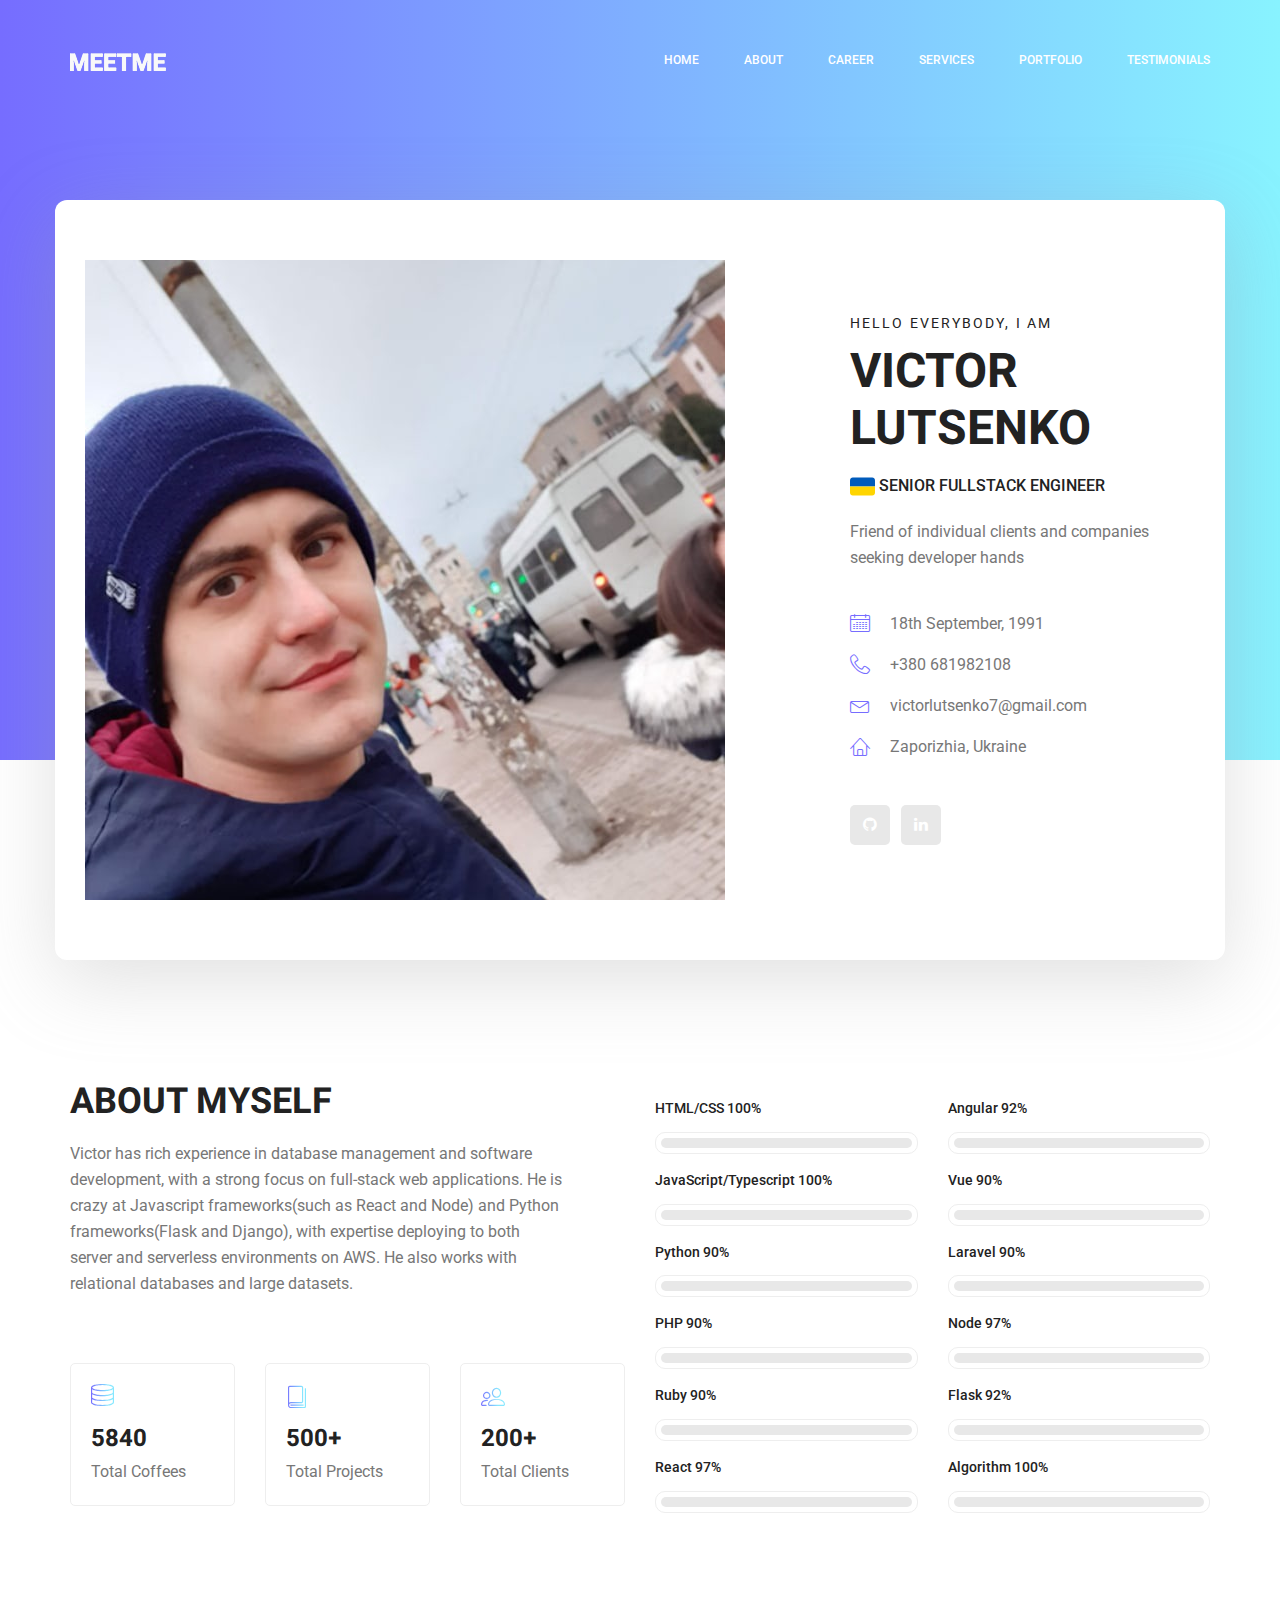
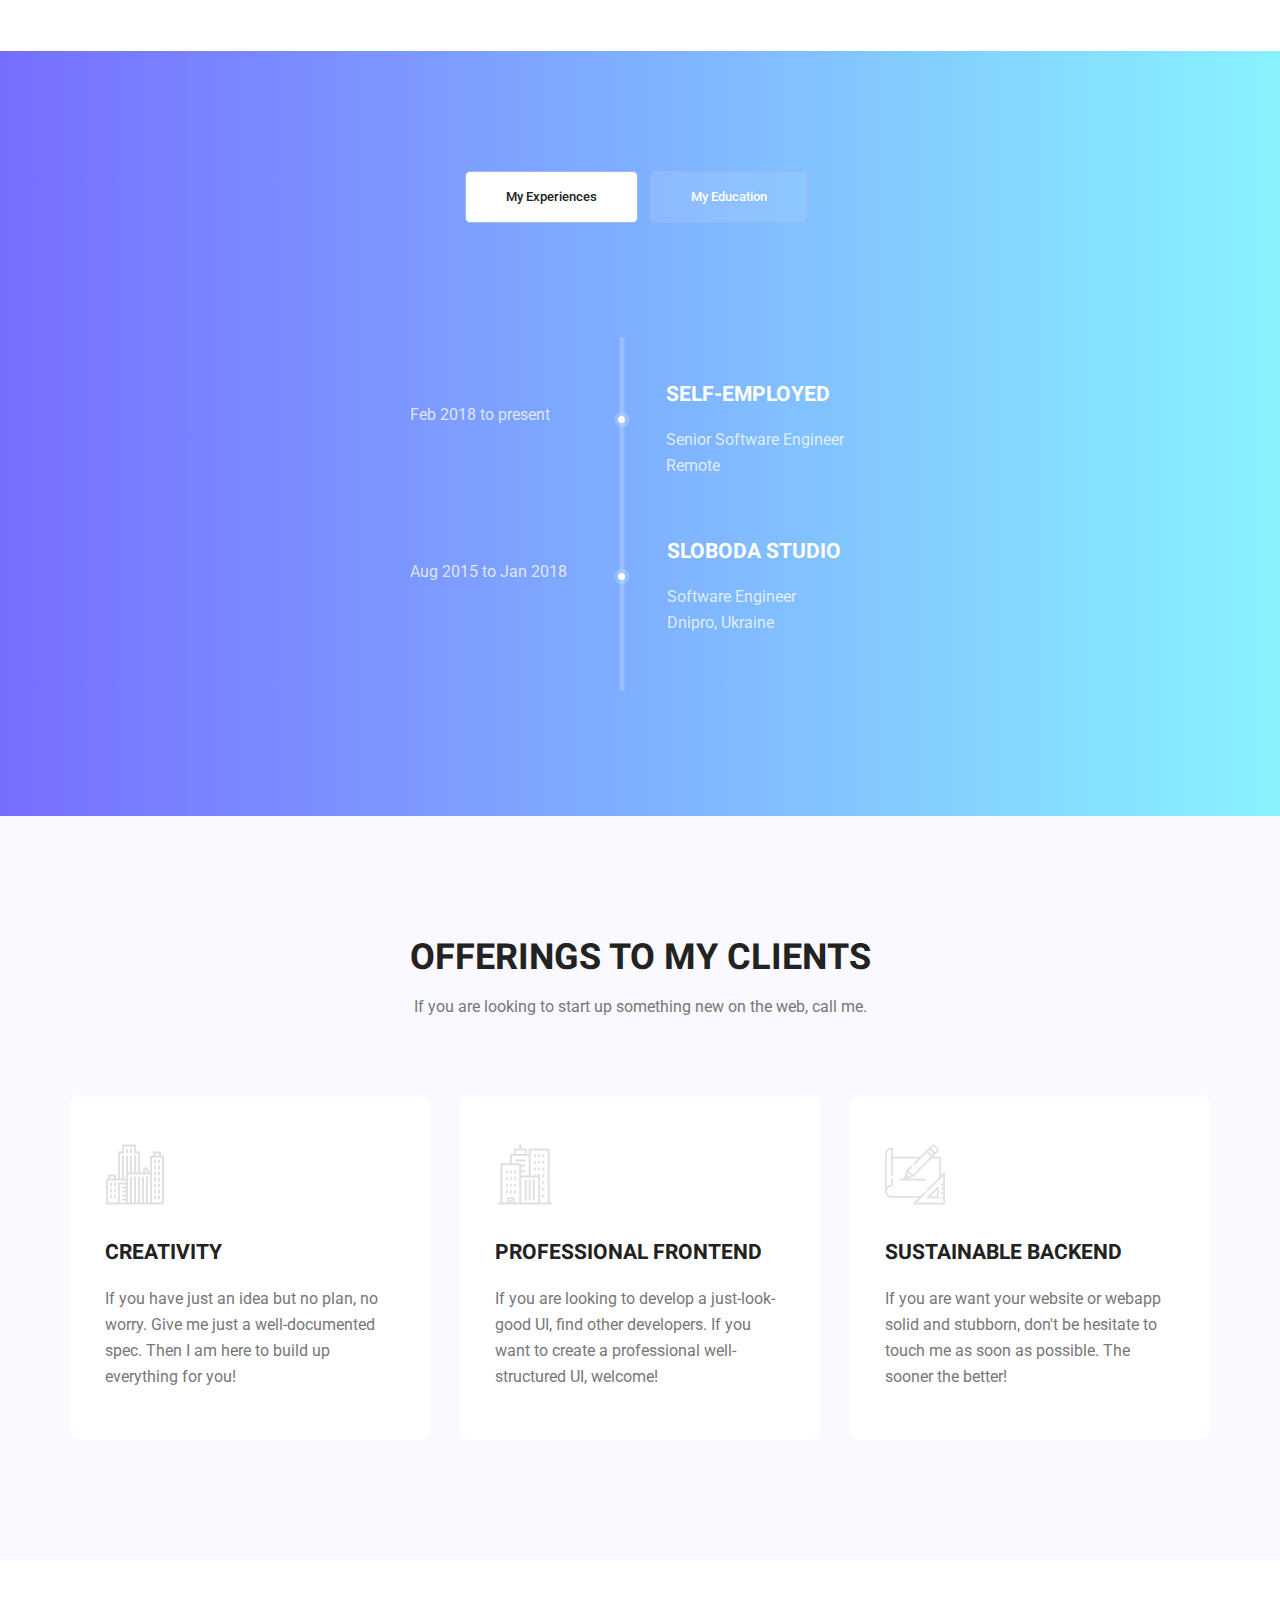
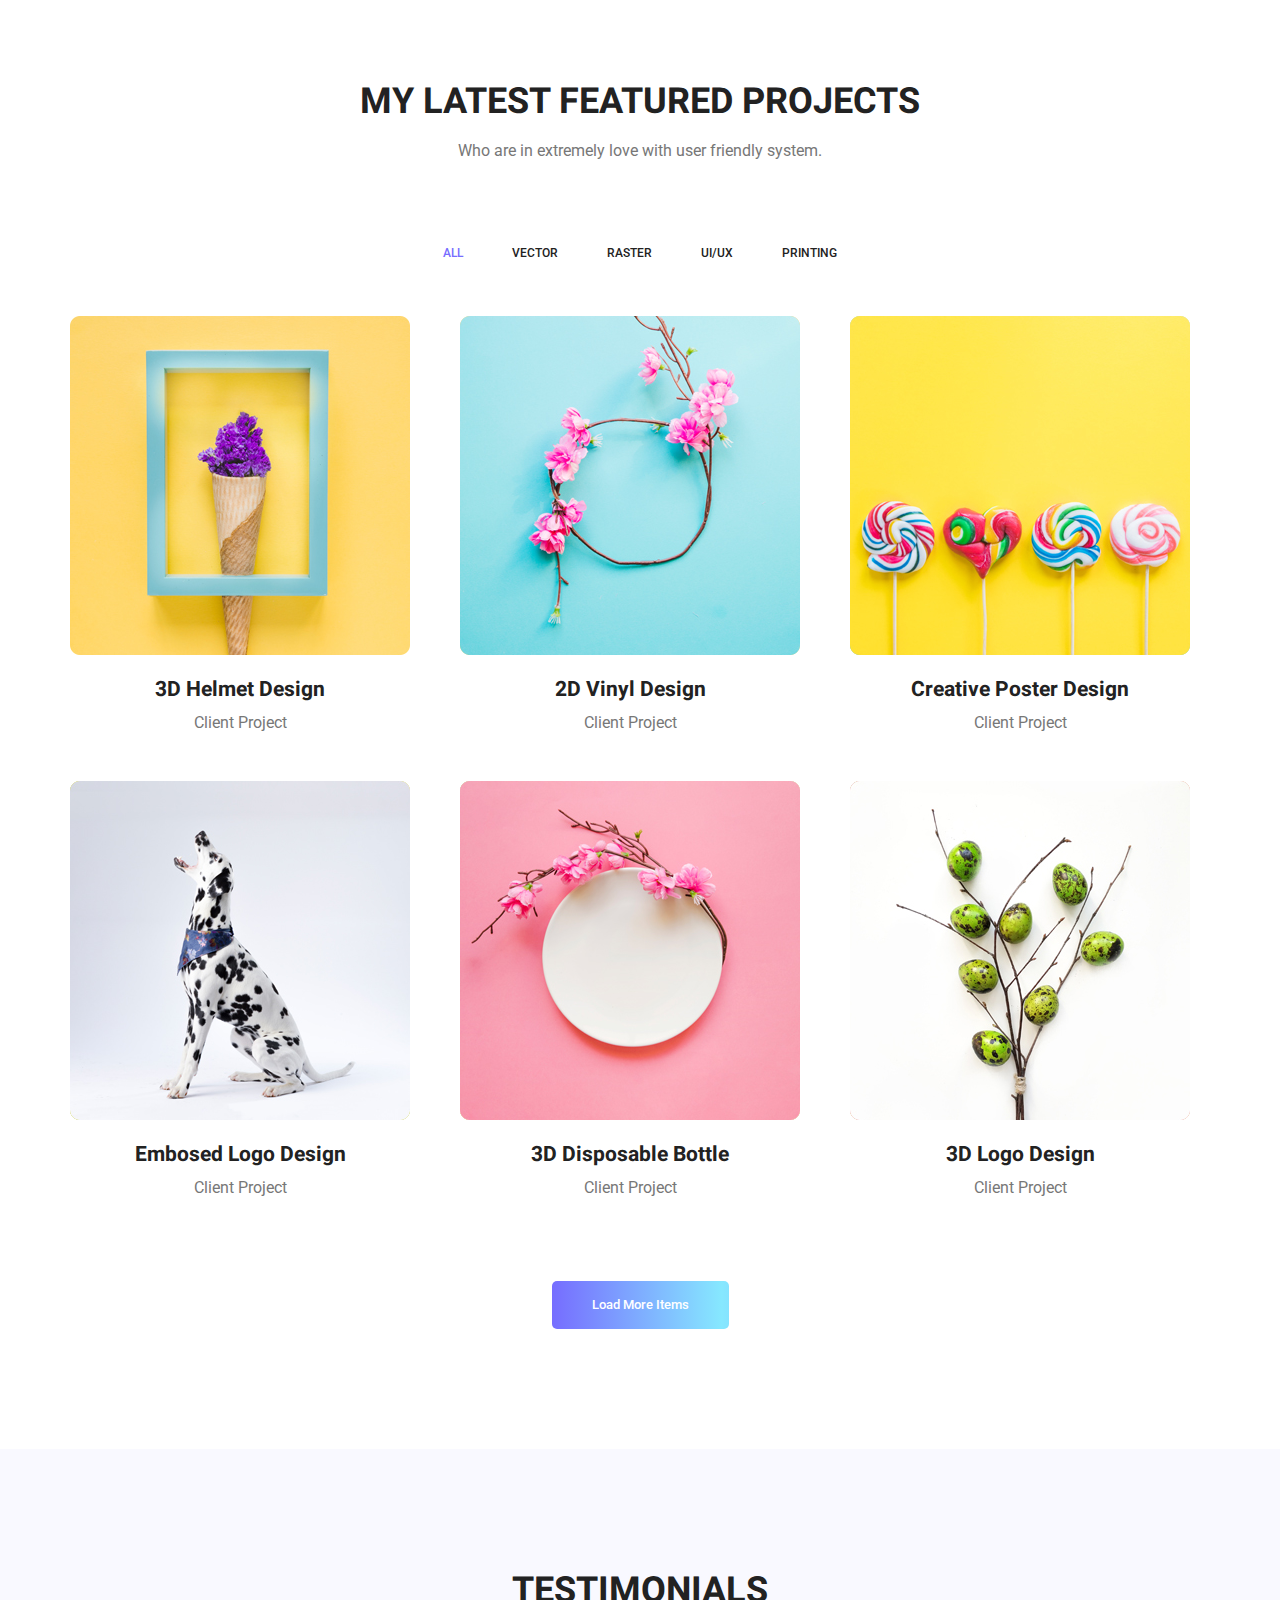
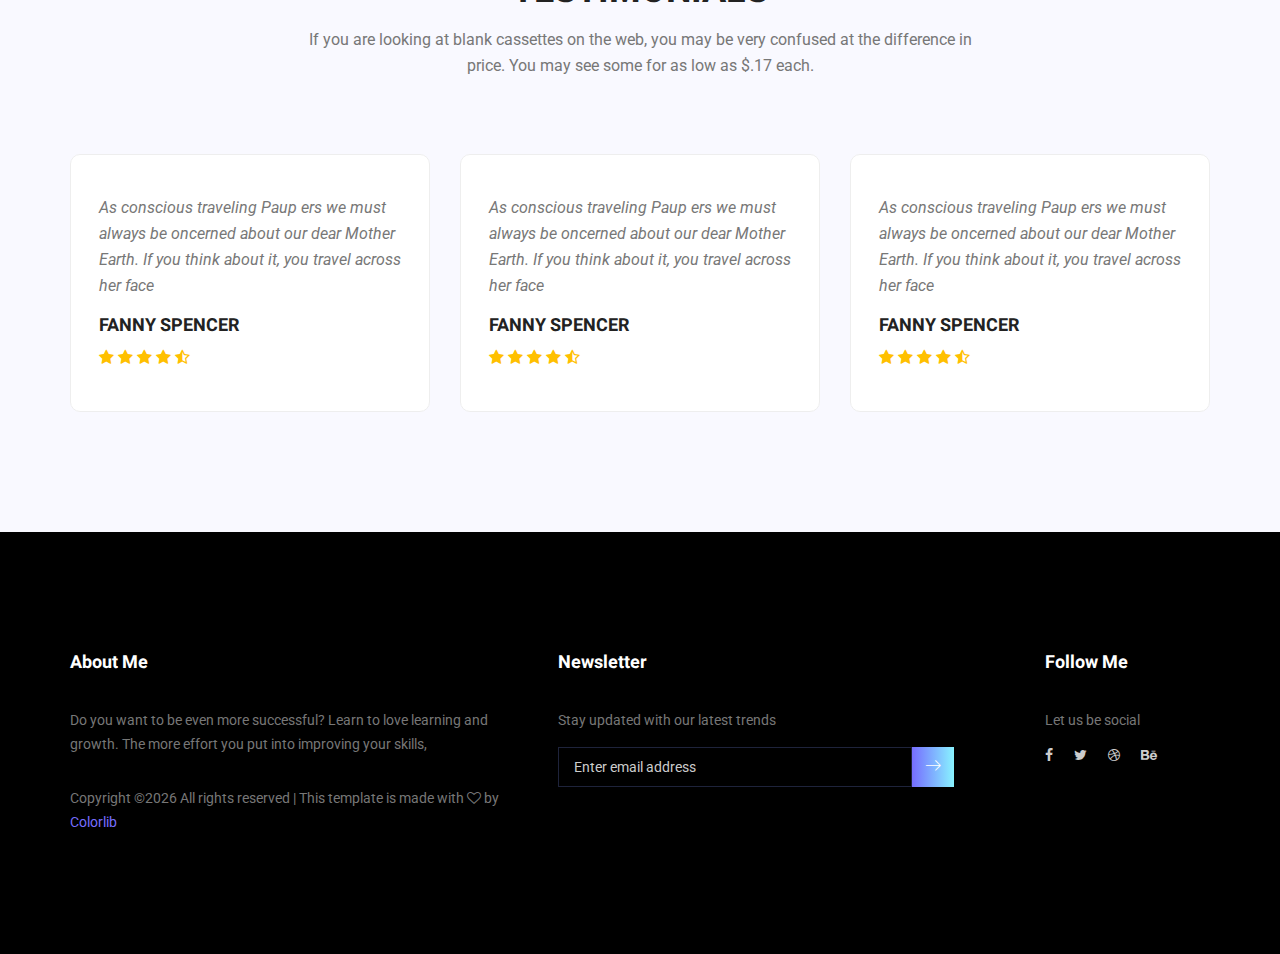
==== index.html @ 4365135c "Init project" ====
<!doctype html>
<html lang="en">
    <head>
        <!-- Required meta tags -->
        <meta charset="utf-8">
        <meta name="viewport" content="width=device-width, initial-scale=1, shrink-to-fit=no">
        <link rel="icon" href="img/favicon.png" type="image/png">
        <title>Victor Lutsenko</title>
        <!-- Bootstrap CSS -->
        <link rel="stylesheet" href="css/bootstrap.css">
        <link rel="stylesheet" href="vendors/linericon/style.css">
        <link rel="stylesheet" href="css/font-awesome.min.css">
        <link rel="stylesheet" href="vendors/owl-carousel/owl.carousel.min.css">
        <link rel="stylesheet" href="vendors/lightbox/simpleLightbox.css">
        <link rel="stylesheet" href="vendors/nice-select/css/nice-select.css">
        <link rel="stylesheet" href="vendors/animate-css/animate.css">
        <link rel="stylesheet" href="vendors/popup/magnific-popup.css">
        <link rel="stylesheet" href="vendors/flaticon/flaticon.css">
        <!-- main css -->
        <link rel="stylesheet" href="css/style.css">
        <link rel="stylesheet" href="css/responsive.css">
    </head>
    <body>
        
        <!--================Header Menu Area =================-->
        <header class="header_area" id="homepage">
            <div class="main_menu">
            	<nav class="navbar navbar-expand-lg navbar-light">
					<div class="container box_1620">
						<!-- Brand and toggle get grouped for better mobile display -->
						<a class="navbar-brand logo_h" href="index.html"><img src="img/logo.png" alt=""></a>
						<button class="navbar-toggler" type="button" data-toggle="collapse" data-target="#navbarSupportedContent" aria-controls="navbarSupportedContent" aria-expanded="false" aria-label="Toggle navigation">
							<span class="icon-bar"></span>
							<span class="icon-bar"></span>
							<span class="icon-bar"></span>
						</button>
						<!-- Collect the nav links, forms, and other content for toggling -->
						<div class="collapse navbar-collapse offset" id="navbarSupportedContent">
							<ul class="nav navbar-nav menu_nav ml-auto">
								<li class="nav-item active"><a class="nav-link" href="#homepage">Home</a></li> 
								<li class="nav-item"><a class="nav-link" href="#about">About</a></li> 
								<li class="nav-item"><a class="nav-link" href="#career">Career</a></li> 
								<li class="nav-item"><a class="nav-link" href="#services">Services</a></li> 
								<li class="nav-item"><a class="nav-link" href="#portfolio">Portfolio</a></li> 
								<li class="nav-item"><a class="nav-link" href="#testimonials">Testimonials</a></li> 
							</ul>
						</div> 
					</div>
            	</nav>
            </div>
        </header>
        <!--================Header Menu Area =================-->
        
        <!--================Home Banner Area =================-->
        <section class="home_banner_area">
           	<div class="container box_1620">
           		<div class="banner_inner d-flex align-items-center">
					<div class="banner_content">
						<div class="media">
							<div class="d-flex">
								<img src="img/Victor.jfif" alt="">
							</div>
							<div class="media-body">
								<div class="personal_text">
									<h6>Hello Everybody, i am</h6>
									<h3>Victor Lutsenko </h3>
									<h4><img src="img/elements/ua.svg" width="25" height="25"/> Senior Fullstack Engineer</h4>
									<p>Friend of individual clients and companies seeking developer hands</p>
									<ul class="list basic_info">
										<li><a target="_blank" href="https://calendar.google.com/calendar/event?action=TEMPLATE&amp;tmeid=MGEwamdtb2t1czVpOHEybWZkNjN1N2NuaXNfMjAyMjA5MTggdmljdG9ybHV0c2Vua283QG0&amp;tmsrc=victorlutsenko7%40gmail.com&amp;scp=ALL"><i class="lnr lnr-calendar-full"></i> 18th September, 1991</a></li>
										<li><a href="tel: 380681982108"><i class="lnr lnr-phone-handset"></i> +380 681982108</a></li>
										<li><a href="mailto:victorlutsenko7@gmail.com"><i class="lnr lnr-envelope"></i> victorlutsenko7@gmail.com</a></li>
										<li><a target="_blank" href="https://www.google.com/maps/place/Khortyts'kyi+district,+Zaporizhzhia,+Zaporizhia+Oblast,+69000/@47.810689,35.0698739,13z/data=!3m1!4b1!4m5!3m4!1s0x40dc605701053e31:0xb83240010584c0d6!8m2!3d47.814926!4d35.052477"><i class="lnr lnr-home"></i> Zaporizhia, Ukraine</a></li>
									</ul>
									<ul class="list personal_social">
										<li><a target="_blank" href="https://github.com/victorlut"><i class="fa fa-github"></i></a></li>
										<li><a target="_blank" href="https://www.linkedin.com/in/victor-lutsenko-360448250/"><i class="fa fa-linkedin"></i></a></li>
									</ul>
								</div>
							</div>
						</div>
					</div>
				</div>
            </div>
        </section>
        <!--================End Home Banner Area =================-->
        
        <!--================Welcome Area =================-->
        <section class="welcome_area p_120" id="about">
        	<div class="container">
        		<div class="row welcome_inner">
        			<div class="col-lg-6">
        				<div class="welcome_text">
        					<h4>About Myself</h4>
        					<p>Victor has rich experience in database management and software development, with a strong focus on full-stack web applications. He is crazy at Javascript frameworks(such as React and Node) and Python frameworks(Flask and Django), with expertise deploying to both server and serverless environments on AWS. He also works with relational databases and large datasets. <br/><br/></p>
        					<div class="row">
        						<div class="col-md-4">
        							<div class="wel_item">
        								<i class="lnr lnr-database"></i>
        								<h4>5840</h4>
        								<p>Total Coffees</p>
        							</div>
        						</div>
        						<div class="col-md-4">
        							<div class="wel_item">
        								<i class="lnr lnr-book"></i>
        								<h4>500+</h4>
        								<p>Total Projects</p>
        							</div>
        						</div>
        						<div class="col-md-4">
        							<div class="wel_item">
        								<i class="lnr lnr-users"></i>
        								<h4>200+</h4>
        								<p>Total Clients</p>
        							</div>
        						</div>
        					</div>
        				</div>
        			</div>
        			<div class="col-lg-6">
        				<div class="tools_expert">
        					<div class="skill_main row">
                                <div class="col-lg-6">
                                    <div class="skill_item">
                                        <h4>HTML/CSS <span class="counter">100</span>%</h4>
                                        <div class="progress_br">
                                            <div class="progress">
                                                <div class="progress-bar" role="progressbar" aria-valuenow="100" aria-valuemin="0" aria-valuemax="100"></div>
                                            </div>
                                        </div>
                                    </div>
                                    <div class="skill_item">
                                        <h4>JavaScript/Typescript <span class="counter">100</span>%</h4>
                                        <div class="progress_br">
                                            <div class="progress">
                                                <div class="progress-bar" role="progressbar" aria-valuenow="100" aria-valuemin="0" aria-valuemax="100"></div>
                                            </div>
                                        </div>
                                    </div>
                                    <div class="skill_item">
                                        <h4>Python <span class="counter">90</span>%</h4>
                                        <div class="progress_br">
                                            <div class="progress">
                                                <div class="progress-bar" role="progressbar" aria-valuenow="90" aria-valuemin="0" aria-valuemax="100"></div>
                                            </div>
                                        </div>
                                    </div>
                                    <div class="skill_item">
                                        <h4>PHP <span class="counter">90</span>%</h4>
                                        <div class="progress_br">
                                            <div class="progress">
                                                <div class="progress-bar" role="progressbar" aria-valuenow="90" aria-valuemin="0" aria-valuemax="100"></div>
                                            </div>
                                        </div>
                                    </div>
                                    <div class="skill_item">
                                        <h4>Ruby <span class="counter">90</span>%</h4>
                                        <div class="progress_br">
                                            <div class="progress">
                                                <div class="progress-bar" role="progressbar" aria-valuenow="90" aria-valuemin="0" aria-valuemax="100"></div>
                                            </div>
                                        </div>
                                    </div>
                                    <div class="skill_item">
                                        <h4>React <span class="counter">97</span>%</h4>
                                        <div class="progress_br">
                                            <div class="progress">
                                                <div class="progress-bar" role="progressbar" aria-valuenow="97" aria-valuemin="0" aria-valuemax="100"></div>
                                            </div>
                                        </div>
                                    </div>
                                </div>
                                <div class="col-lg-6">
                                    <div class="skill_item">
                                        <h4>Angular <span class="counter">92</span>%</h4>
                                        <div class="progress_br">
                                            <div class="progress">
                                                <div class="progress-bar" role="progressbar" aria-valuenow="92" aria-valuemin="0" aria-valuemax="100"></div>
                                            </div>
                                        </div>
                                    </div>
                                    <div class="skill_item">
                                        <h4>Vue <span class="counter">90</span>%</h4>
                                        <div class="progress_br">
                                            <div class="progress">
                                                <div class="progress-bar" role="progressbar" aria-valuenow="90" aria-valuemin="0" aria-valuemax="100"></div>
                                            </div>
                                        </div>
                                    </div>
                                    <div class="skill_item">
                                        <h4>Laravel <span class="counter">90</span>%</h4>
                                        <div class="progress_br">
                                            <div class="progress">
                                                <div class="progress-bar" role="progressbar" aria-valuenow="90" aria-valuemin="0" aria-valuemax="100"></div>
                                            </div>
                                        </div>
                                    </div>
                                    <div class="skill_item">
                                        <h4>Node <span class="counter">97</span>%</h4>
                                        <div class="progress_br">
                                            <div class="progress">
                                                <div class="progress-bar" role="progressbar" aria-valuenow="97" aria-valuemin="0" aria-valuemax="100"></div>
                                            </div>
                                        </div>
                                    </div>
                                    <div class="skill_item">
                                        <h4>Flask <span class="counter">92</span>%</h4>
                                        <div class="progress_br">
                                            <div class="progress">
                                                <div class="progress-bar" role="progressbar" aria-valuenow="92" aria-valuemin="0" aria-valuemax="100"></div>
                                            </div>
                                        </div>
                                    </div>
                                    <div class="skill_item">
                                        <h4>Algorithm <span class="counter">100</span>%</h4>
                                        <div class="progress_br">
                                            <div class="progress">
                                                <div class="progress-bar" role="progressbar" aria-valuenow="100" aria-valuemin="0" aria-valuemax="100"></div>
                                            </div>
                                        </div>
                                    </div>
                                </div>
							</div>
        				</div>
        			</div>
        		</div>
        	</div>
        </section>
        <!--================End Welcome Area =================-->
        
        <!--================My Tabs Area =================-->
        <section class="mytabs_area p_120" id="career">
        	<div class="container">
        		<div class="tabs_inner">
					<ul class="nav nav-tabs" id="myTab" role="tablist">
						<li class="nav-item">
							<a class="nav-link active" id="home-tab" data-toggle="tab" href="#home" role="tab" aria-controls="home" aria-selected="true">My Experiences</a>
						</li>
						<li class="nav-item">
							<a class="nav-link" id="profile-tab" data-toggle="tab" href="#profile" role="tab" aria-controls="profile" aria-selected="false">My Education</a>
						</li>
					</ul>
					<div class="tab-content" id="myTabContent">
						<div class="tab-pane fade show active" id="home" role="tabpanel" aria-labelledby="home-tab">
							<ul class="list">
								<li>
									<span></span>
									<div class="media">
										<div class="d-flex">
											<p>Feb 2018 to present&nbsp;&nbsp;&nbsp;&nbsp;</p>
										</div>
										<div class="media-body">
											<h4>Self-Employed</h4>
											<p>Senior Software Engineer <br />Remote</p>
										</div>
									</div>
								</li>
								<li>
									<span></span>
									<div class="media">
										<div class="d-flex">
											<p>Aug 2015 to Jan 2018</p>
										</div>
										<div class="media-body">
											<h4>SLOBODA STUDIO</h4>
											<p>Software Engineer <br />Dnipro, Ukraine</p>
										</div>
									</div>
								</li>
							</ul>
						</div>
						<div class="tab-pane fade" id="profile" role="tabpanel" aria-labelledby="profile-tab">
							<ul class="list">
								<li>
									<span></span>
									<div class="media">
										<div class="d-flex">
											<p>Sep 2013 to March 2017</p>
										</div>
										<div class="media-body">
											<h4>Odesa Mechnikov National University</h4>
											<p>Computer Science <br />Bachelor's degree</p>
										</div>
									</div>
								</li>
								<li>
									<span></span>
									<div class="media">
										<div class="d-flex">
											<p>Sep 2008 to March 2013</p>
										</div>
										<div class="media-body">
											<h4>T.G. Shevchenko State Art High School</h4>
											<p>Art & Design <br />Certificated</p>
										</div>
									</div>
								</li>
							</ul>
						</div>
					</div>
        		</div>
        	</div>
        </section>
        <!--================End My Tabs Area =================-->
        
        <!--================Feature Area =================-->
        <section class="feature_area p_120" id="services">
        	<div class="container">
        		<div class="main_title">
        			<h2>offerings to my clients</h2>
        			<p>If you are looking to start up something new on the web, call me.</p>
        		</div>
        		<div class="feature_inner row">
        			<div class="col-lg-4 col-md-6">
        				<div class="feature_item">
        					<i class="flaticon-city"></i>
        					<h4>Creativity</h4>
        					<p>If you have just an idea but no plan, no worry. Give me just a well-documented spec. Then I am here to build up everything for you!</p>
        				</div>
        			</div>
        			<div class="col-lg-4 col-md-6">
        				<div class="feature_item">
        					<i class="flaticon-skyline"></i>
        					<h4>Professional Frontend</h4>
        					<p>If you are looking to develop a just-look-good UI, find other developers. If you want to create a professional well-structured UI, welcome!</p>
        				</div>
        			</div>
        			<div class="col-lg-4 col-md-6">
        				<div class="feature_item">
        					<i class="flaticon-sketch"></i>
        					<h4>Sustainable Backend</h4>
        					<p>If you are want your website or webapp solid and stubborn, don't be hesitate to touch me as soon as possible. The sooner the better!</p>
        				</div>
        			</div>
        		</div>
        	</div>
        </section>
        <!--================End Feature Area =================-->
        
        <!--================Home Gallery Area =================-->
        <section class="home_gallery_area p_120" id="portfolio">
        	<div class="container">
        		<div class="main_title">
        			<h2>My Latest Featured Projects</h2>
        			<p>Who are in extremely love with user friendly system.</p>
        		</div>
        		<div class="isotope_fillter">
        			<ul class="gallery_filter list">
						<li class="active" data-filter="*"><a href="#">All</a></li>
						<li data-filter=".brand"><a href="#">Vector</a></li>
						<li data-filter=".manipul"><a href="#">Raster</a></li>
						<li data-filter=".creative"><a href="#">UI/UX</a></li>
						<li data-filter=".design"><a href="#">Printing</a></li>
					</ul>
        		</div>
        	</div>
        	<div class="container">
        		<div class="gallery_f_inner row imageGallery1">
        			<div class="col-lg-4 col-md-4 col-sm-6 brand manipul design print">
        				<div class="h_gallery_item">
        					<div class="g_img_item">
        						<img class="img-fluid" src="img/gallery/project-1.jpg" alt="">
        						<a class="light" href="img/gallery/project-1.jpg"><img src="img/gallery/icon.png" alt=""></a>
        					</div>
        					<div class="g_item_text">
        						<h4>3D Helmet Design</h4>
        						<p>Client Project</p>
        					</div>
        				</div>
        			</div>
        			<div class="col-lg-4 col-md-4 col-sm-6 brand manipul creative">
        				<div class="h_gallery_item">
        					<div class="g_img_item">
        						<img class="img-fluid" src="img/gallery/project-2.jpg" alt="">
        						<a class="light" href="img/gallery/project-2.jpg"><img src="img/gallery/icon.png" alt=""></a>
        					</div>
        					<div class="g_item_text">
        						<h4>2D Vinyl Design</h4>
        						<p>Client Project</p>
        					</div>
        				</div>
        			</div>
        			<div class="col-lg-4 col-md-4 col-sm-6 manipul creative design print">
        				<div class="h_gallery_item">
        					<div class="g_img_item">
        						<img class="img-fluid" src="img/gallery/project-3.jpg" alt="">
        						<a class="light" href="img/gallery/project-3.jpg"><img src="img/gallery/icon.png" alt=""></a>
        					</div>
        					<div class="g_item_text">
        						<h4>Creative Poster Design</h4>
        						<p>Client Project</p>
        					</div>
        				</div>
        			</div>
        			<div class="col-lg-4 col-md-4 col-sm-6 brand creative print">
        				<div class="h_gallery_item">
        					<div class="g_img_item">
        						<img class="img-fluid" src="img/gallery/project-4.jpg" alt="">
        						<a class="light" href="img/gallery/project-4.jpg"><img src="img/gallery/icon.png" alt=""></a>
        					</div>
        					<div class="g_item_text">
        						<h4>Embosed Logo Design</h4>
        						<p>Client Project</p>
        					</div>
        				</div>
        			</div>
        			<div class="col-lg-4 col-md-4 col-sm-6 brand manipul design">
        				<div class="h_gallery_item">
        					<div class="g_img_item">
        						<img class="img-fluid" src="img/gallery/project-5.jpg" alt="">
        						<a class="light" href="img/gallery/project-5.jpg"><img src="img/gallery/icon.png" alt=""></a>
        					</div>
        					<div class="g_item_text">
        						<h4>3D Disposable Bottle</h4>
        						<p>Client Project</p>
        					</div>
        				</div>
        			</div>
        			<div class="col-lg-4 col-md-4 col-sm-6 brand creative">
        				<div class="h_gallery_item">
        					<div class="g_img_item">
        						<img class="img-fluid" src="img/gallery/project-6.jpg" alt="">
        						<a class="light" href="img/gallery/project-6.jpg"><img src="img/gallery/icon.png" alt=""></a>
        					</div>
        					<div class="g_item_text">
        						<h4>3D Logo Design</h4>
        						<p>Client Project</p>
        					</div>
        				</div>
        			</div>
        		</div>
        		<div class="more_btn">
        			<a class="main_btn" href="#">Load More Items</a>
        		</div>
        	</div>
        </section>
        <!--================End Home Gallery Area =================-->
        
        <!--================Testimonials Area =================-->
        <section class="testimonials_area p_120" id="testimonials">
        	<div class="container">
        		<div class="main_title">
        			<h2>Testimonials</h2>
        			<p>If you are looking at blank cassettes on the web, you may be very confused at the difference in price. You may see some for as low as $.17 each.</p>
        		</div>
        		<div class="testi_inner">
					<div class="testi_slider owl-carousel">
						<div class="item">
							<div class="testi_item">
								<p>As conscious traveling Paup ers we must always be oncerned about our dear Mother Earth. If you think about it, you travel across her face</p>
								<h4>Fanny Spencer</h4>
								<a href="#"><i class="fa fa-star"></i></a>
								<a href="#"><i class="fa fa-star"></i></a>
								<a href="#"><i class="fa fa-star"></i></a>
								<a href="#"><i class="fa fa-star"></i></a>
								<a href="#"><i class="fa fa-star-half-o"></i></a>
							</div>
						</div>
						<div class="item">
							<div class="testi_item">
								<p>As conscious traveling Paup ers we must always be oncerned about our dear Mother Earth. If you think about it, you travel across her face</p>
								<h4>Fanny Spencer</h4>
								<a href="#"><i class="fa fa-star"></i></a>
								<a href="#"><i class="fa fa-star"></i></a>
								<a href="#"><i class="fa fa-star"></i></a>
								<a href="#"><i class="fa fa-star"></i></a>
								<a href="#"><i class="fa fa-star-half-o"></i></a>
							</div>
						</div>
						<div class="item">
							<div class="testi_item">
								<p>As conscious traveling Paup ers we must always be oncerned about our dear Mother Earth. If you think about it, you travel across her face</p>
								<h4>Fanny Spencer</h4>
								<a href="#"><i class="fa fa-star"></i></a>
								<a href="#"><i class="fa fa-star"></i></a>
								<a href="#"><i class="fa fa-star"></i></a>
								<a href="#"><i class="fa fa-star"></i></a>
								<a href="#"><i class="fa fa-star-half-o"></i></a>
							</div>
						</div>
					</div>
        		</div>
        	</div>
        </section>
        <!--================End Testimonials Area =================-->
        
        <!--================Footer Area =================-->
        <footer class="footer_area p_120">
        	<div class="container">
        		<div class="row footer_inner">
        			<div class="col-lg-5 col-sm-6">
        				<aside class="f_widget ab_widget">
        					<div class="f_title">
        						<h3>About Me</h3>
        					</div>
        					<p>Do you want to be even more successful? Learn to love learning and growth. The more effort you put into improving your skills,</p>
        					<p><!-- Link back to Colorlib can't be removed. Template is licensed under CC BY 3.0. -->
Copyright &copy;<script>document.write(new Date().getFullYear());</script> All rights reserved | This template is made with <i class="fa fa-heart-o" aria-hidden="true"></i> by <a href="https://colorlib.com" target="_blank">Colorlib</a>
<!-- Link back to Colorlib can't be removed. Template is licensed under CC BY 3.0. --></p>
        				</aside>
        			</div>
        			<div class="col-lg-5 col-sm-6">
        				<aside class="f_widget news_widget">
        					<div class="f_title">
        						<h3>Newsletter</h3>
        					</div>
        					<p>Stay updated with our latest trends</p>
        					<div id="mc_embed_signup">
                                <form target="_blank" action="https://spondonit.us12.list-manage.com/subscribe/post?u=1462626880ade1ac87bd9c93a&amp;id=92a4423d01" method="get" class="subscribe_form relative">
                                	<div class="input-group d-flex flex-row">
                                        <input name="EMAIL" placeholder="Enter email address" onfocus="this.placeholder = ''" onblur="this.placeholder = 'Email Address '" required="" type="email">
                                        <button class="btn sub-btn"><span class="lnr lnr-arrow-right"></span></button>		
                                    </div>				
                                    <div class="mt-10 info"></div>
                                </form>
                            </div>
        				</aside>
        			</div>
        			<div class="col-lg-2">
        				<aside class="f_widget social_widget">
        					<div class="f_title">
        						<h3>Follow Me</h3>
        					</div>
        					<p>Let us be social</p>
        					<ul class="list">
        						<li><a href="#"><i class="fa fa-facebook"></i></a></li>
        						<li><a href="#"><i class="fa fa-twitter"></i></a></li>
        						<li><a href="#"><i class="fa fa-dribbble"></i></a></li>
        						<li><a href="#"><i class="fa fa-behance"></i></a></li>
        					</ul>
        				</aside>
        			</div>
        		</div>
        	</div>
        </footer>
        <!--================End Footer Area =================-->
        
        
        
        
        
        
        <!-- Optional JavaScript -->
        <!-- jQuery first, then Popper.js, then Bootstrap JS -->
        <script src="js/jquery-3.3.1.min.js"></script>
        <script src="js/popper.js"></script>
        <script src="js/bootstrap.min.js"></script>
        <script src="js/stellar.js"></script>
        <script src="vendors/lightbox/simpleLightbox.min.js"></script>
        <script src="vendors/nice-select/js/jquery.nice-select.min.js"></script>
        <script src="vendors/isotope/imagesloaded.pkgd.min.js"></script>
        <script src="vendors/isotope/isotope.pkgd.min.js"></script>
        <script src="vendors/owl-carousel/owl.carousel.min.js"></script>
        <script src="vendors/popup/jquery.magnific-popup.min.js"></script>
        <script src="js/jquery.ajaxchimp.min.js"></script>
        <script src="vendors/counter-up/jquery.waypoints.min.js"></script>
        <script src="vendors/counter-up/jquery.counterup.min.js"></script>
        <script src="js/mail-script.js"></script>
        <script src="js/theme.js"></script>
    </body>
</html>
---- vendors/linericon/style.css ----
@font-face {
	font-family: 'Linearicons-Free';
	src:url('fonts/Linearicons-Free.eot?w118d');
	src:url('fonts/Linearicons-Free.eot?#iefixw118d') format('embedded-opentype'),
		url('fonts/Linearicons-Free.woff2?w118d') format('woff2'),
		url('fonts/Linearicons-Free.woff?w118d') format('woff'),
		url('fonts/Linearicons-Free.ttf?w118d') format('truetype'),
		url('fonts/Linearicons-Free.svg?w118d#Linearicons-Free') format('svg');
	font-weight: normal;
	font-style: normal;
}

.lnr {
	font-family: 'Linearicons-Free';
	speak: none;
	font-style: normal;
	font-weight: normal;
	font-variant: normal;
	text-transform: none;
	line-height: 1;

	/* Better Font Rendering =========== */
	-webkit-font-smoothing: antialiased;
	-moz-osx-font-smoothing: grayscale;
}

.lnr-home:before {
	content: "\e800";
}
.lnr-apartment:before {
	content: "\e801";
}
.lnr-pencil:before {
	content: "\e802";
}
.lnr-magic-wand:before {
	content: "\e803";
}
.lnr-drop:before {
	content: "\e804";
}
.lnr-lighter:before {
	content: "\e805";
}
.lnr-poop:before {
	content: "\e806";
}
.lnr-sun:before {
	content: "\e807";
}
.lnr-moon:before {
	content: "\e808";
}
.lnr-cloud:before {
	content: "\e809";
}
.lnr-cloud-upload:before {
	content: "\e80a";
}
.lnr-cloud-download:before {
	content: "\e80b";
}
.lnr-cloud-sync:before {
	content: "\e80c";
}
.lnr-cloud-check:before {
	content: "\e80d";
}
.lnr-database:before {
	content: "\e80e";
}
.lnr-lock:before {
	content: "\e80f";
}
.lnr-cog:before {
	content: "\e810";
}
.lnr-trash:before {
	content: "\e811";
}
.lnr-dice:before {
	content: "\e812";
}
.lnr-heart:before {
	content: "\e813";
}
.lnr-star:before {
	content: "\e814";
}
.lnr-star-half:before {
	content: "\e815";
}
.lnr-star-empty:before {
	content: "\e816";
}
.lnr-flag:before {
	content: "\e817";
}
.lnr-envelope:before {
	content: "\e818";
}
.lnr-paperclip:before {
	content: "\e819";
}
.lnr-inbox:before {
	content: "\e81a";
}
.lnr-eye:before {
	content: "\e81b";
}
.lnr-printer:before {
	content: "\e81c";
}
.lnr-file-empty:before {
	content: "\e81d";
}
.lnr-file-add:before {
	content: "\e81e";
}
.lnr-enter:before {
	content: "\e81f";
}
.lnr-exit:before {
	content: "\e820";
}
.lnr-graduation-hat:before {
	content: "\e821";
}
.lnr-license:before {
	content: "\e822";
}
.lnr-music-note:before {
	content: "\e823";
}
.lnr-film-play:before {
	content: "\e824";
}
.lnr-camera-video:before {
	content: "\e825";
}
.lnr-camera:before {
	content: "\e826";
}
.lnr-picture:before {
	content: "\e827";
}
.lnr-book:before {
	content: "\e828";
}
.lnr-bookmark:before {
	content: "\e829";
}
.lnr-user:before {
	content: "\e82a";
}
.lnr-users:before {
	content: "\e82b";
}
.lnr-shirt:before {
	content: "\e82c";
}
.lnr-store:before {
	content: "\e82d";
}
.lnr-cart:before {
	content: "\e82e";
}
.lnr-tag:before {
	content: "\e82f";
}
.lnr-phone-handset:before {
	content: "\e830";
}
.lnr-phone:before {
	content: "\e831";
}
.lnr-pushpin:before {
	content: "\e832";
}
.lnr-map-marker:before {
	content: "\e833";
}
.lnr-map:before {
	content: "\e834";
}
.lnr-location:before {
	content: "\e835";
}
.lnr-calendar-full:before {
	content: "\e836";
}
.lnr-keyboard:before {
	content: "\e837";
}
.lnr-spell-check:before {
	content: "\e838";
}
.lnr-screen:before {
	content: "\e839";
}
.lnr-smartphone:before {
	content: "\e83a";
}
.lnr-tablet:before {
	content: "\e83b";
}
.lnr-laptop:before {
	content: "\e83c";
}
.lnr-laptop-phone:before {
	content: "\e83d";
}
.lnr-power-switch:before {
	content: "\e83e";
}
.lnr-bubble:before {
	content: "\e83f";
}
.lnr-heart-pulse:before {
	content: "\e840";
}
.lnr-construction:before {
	content: "\e841";
}
.lnr-pie-chart:before {
	content: "\e842";
}
.lnr-chart-bars:before {
	content: "\e843";
}
.lnr-gift:before {
	content: "\e844";
}
.lnr-diamond:before {
	content: "\e845";
}
.lnr-linearicons:before {
	content: "\e846";
}
.lnr-dinner:before {
	content: "\e847";
}
.lnr-coffee-cup:before {
	content: "\e848";
}
.lnr-leaf:before {
	content: "\e849";
}
.lnr-paw:before {
	content: "\e84a";
}
.lnr-rocket:before {
	content: "\e84b";
}
.lnr-briefcase:before {
	content: "\e84c";
}
.lnr-bus:before {
	content: "\e84d";
}
.lnr-car:before {
	content: "\e84e";
}
.lnr-train:before {
	content: "\e84f";
}
.lnr-bicycle:before {
	content: "\e850";
}
.lnr-wheelchair:before {
	content: "\e851";
}
.lnr-select:before {
	content: "\e852";
}
.lnr-earth:before {
	content: "\e853";
}
.lnr-smile:before {
	content: "\e854";
}
.lnr-sad:before {
	content: "\e855";
}
.lnr-neutral:before {
	content: "\e856";
}
.lnr-mustache:before {
	content: "\e857";
}
.lnr-alarm:before {
	content: "\e858";
}
.lnr-bullhorn:before {
	content: "\e859";
}
.lnr-volume-high:before {
	content: "\e85a";
}
.lnr-volume-medium:before {
	content: "\e85b";
}
.lnr-volume-low:before {
	content: "\e85c";
}
.lnr-volume:before {
	content: "\e85d";
}
.lnr-mic:before {
	content: "\e85e";
}
.lnr-hourglass:before {
	content: "\e85f";
}
.lnr-undo:before {
	content: "\e860";
}
.lnr-redo:before {
	content: "\e861";
}
.lnr-sync:before {
	content: "\e862";
}
.lnr-history:before {
	content: "\e863";
}
.lnr-clock:before {
	content: "\e864";
}
.lnr-download:before {
	content: "\e865";
}
.lnr-upload:before {
	content: "\e866";
}
.lnr-enter-down:before {
	content: "\e867";
}
.lnr-exit-up:before {
	content: "\e868";
}
.lnr-bug:before {
	content: "\e869";
}
.lnr-code:before {
	content: "\e86a";
}
.lnr-link:before {
	content: "\e86b";
}
.lnr-unlink:before {
	content: "\e86c";
}
.lnr-thumbs-up:before {
	content: "\e86d";
}
.lnr-thumbs-down:before {
	content: "\e86e";
}
.lnr-magnifier:before {
	content: "\e86f";
}
.lnr-cross:before {
	content: "\e870";
}
.lnr-menu:before {
	content: "\e871";
}
.lnr-list:before {
	content: "\e872";
}
.lnr-chevron-up:before {
	content: "\e873";
}
.lnr-chevron-down:before {
	content: "\e874";
}
.lnr-chevron-left:before {
	content: "\e875";
}
.lnr-chevron-right:before {
	content: "\e876";
}
.lnr-arrow-up:before {
	content: "\e877";
}
.lnr-arrow-down:before {
	content: "\e878";
}
.lnr-arrow-left:before {
	content: "\e879";
}
.lnr-arrow-right:before {
	content: "\e87a";
}
.lnr-move:before {
	content: "\e87b";
}
.lnr-warning:before {
	content: "\e87c";
}
.lnr-question-circle:before {
	content: "\e87d";
}
.lnr-menu-circle:before {
	content: "\e87e";
}
.lnr-checkmark-circle:before {
	content: "\e87f";
}
.lnr-cross-circle:before {
	content: "\e880";
}
.lnr-plus-circle:before {
	content: "\e881";
}
.lnr-circle-minus:before {
	content: "\e882";
}
.lnr-arrow-up-circle:before {
	content: "\e883";
}
.lnr-arrow-down-circle:before {
	content: "\e884";
}
.lnr-arrow-left-circle:before {
	content: "\e885";
}
.lnr-arrow-right-circle:before {
	content: "\e886";
}
.lnr-chevron-up-circle:before {
	content: "\e887";
}
.lnr-chevron-down-circle:before {
	content: "\e888";
}
.lnr-chevron-left-circle:before {
	content: "\e889";
}
.lnr-chevron-right-circle:before {
	content: "\e88a";
}
.lnr-crop:before {
	content: "\e88b";
}
.lnr-frame-expand:before {
	content: "\e88c";
}
.lnr-frame-contract:before {
	content: "\e88d";
}
.lnr-layers:before {
	content: "\e88e";
}
.lnr-funnel:before {
	content: "\e88f";
}
.lnr-text-format:before {
	content: "\e890";
}
.lnr-text-format-remove:before {
	content: "\e891";
}
.lnr-text-size:before {
	content: "\e892";
}
.lnr-bold:before {
	content: "\e893";
}
.lnr-italic:before {
	content: "\e894";
}
.lnr-underline:before {
	content: "\e895";
}
.lnr-strikethrough:before {
	content: "\e896";
}
.lnr-highlight:before {
	content: "\e897";
}
.lnr-text-align-left:before {
	content: "\e898";
}
.lnr-text-align-center:before {
	content: "\e899";
}
.lnr-text-align-right:before {
	content: "\e89a";
}
.lnr-text-align-justify:before {
	content: "\e89b";
}
.lnr-line-spacing:before {
	content: "\e89c";
}
.lnr-indent-increase:before {
	content: "\e89d";
}
.lnr-indent-decrease:before {
	content: "\e89e";
}
.lnr-pilcrow:before {
	content: "\e89f";
}
.lnr-direction-ltr:before {
	content: "\e8a0";
}
.lnr-direction-rtl:before {
	content: "\e8a1";
}
.lnr-page-break:before {
	content: "\e8a2";
}
.lnr-sort-alpha-asc:before {
	content: "\e8a3";
}
.lnr-sort-amount-asc:before {
	content: "\e8a4";
}
.lnr-hand:before {
	content: "\e8a5";
}
.lnr-pointer-up:before {
	content: "\e8a6";
}
.lnr-pointer-right:before {
	content: "\e8a7";
}
.lnr-pointer-down:before {
	content: "\e8a8";
}
.lnr-pointer-left:before {
	content: "\e8a9";
}
---- vendors/lightbox/simpleLightbox.css ----
.slbOverlay, .slbWrapOuter, .slbWrap {
  position: fixed;
  top: 0;
  right: 0;
  bottom: 0;
  left: 0;
}

.slbOverlay {
  overflow: hidden;
  z-index: 2000;
  background-color: #000;
  opacity: 0.7;
  filter: alpha(opacity=70);
  -webkit-animation: slbOverlay 0.5s;
  -moz-animation: slbOverlay 0.5s;
  animation: slbOverlay 0.5s;
}

.slbWrapOuter {
  overflow-x: hidden;
  overflow-y: auto;
  z-index: 2010;
}

.slbWrap {
  position: absolute;
  text-align: center;
}

.slbWrap:before {
  content: "";
  display: inline-block;
  height: 100%;
  vertical-align: middle;
}

.slbContentOuter {
  display: inline-block;
  vertical-align: middle;
  margin: 0px auto;
  padding: 0 1em;
  box-sizing: border-box;
  z-index: 2020;
  text-align: left;
  max-width: 100%;
}

.slbContentEl .slbContentOuter {
  padding: 5em 1em;
}

.slbContent {
  position: relative;
}

.slbContentEl .slbContent {
  -webkit-animation: slbEnter 0.3s;
  -moz-animation: slbEnter 0.3s;
  animation: slbEnter 0.3s;
  background-color: #fff;
  box-shadow: 0 0.2em 1em rgba(0, 0, 0, 0.4);
}

.slbImageWrap {
  -webkit-animation: slbEnter 0.3s;
  -moz-animation: slbEnter 0.3s;
  animation: slbEnter 0.3s;
  position: relative;
}

.slbImageWrap:after {
  content: "";
  position: absolute;
  left: 0;
  right: 0;
  top: 5em;
  bottom: 5em;
  display: block;
  z-index: -1;
  box-shadow: 0 0.2em 1em rgba(0, 0, 0, 0.6);
  background-color: #FFF;
}

.slbImage {
  width: auto;
  max-width: 100%;
  height: auto;
  display: block;
  line-height: 0;
  box-sizing: border-box;
  padding: 5em 0;
  margin: 0 auto;
}

.slbCaption {
  display: inline-block;
  max-width: 100%;
  overflow: hidden;
  text-overflow: ellipsis;
  white-space: nowrap;
  word-wrap: normal;
  font-size: 1.4em;
  position: absolute;
  left: 0;
  right: 0;
  bottom: 0;
  padding: 0.71429em 0;
  color: #fff;
  color: rgba(255, 255, 255, 0.7);
  text-align: center;
}

.slbCloseBtn, .slbArrow {
  margin: 0;
  padding: 0;
  border: 0;
  cursor: pointer;
  background: none;
}

.slbCloseBtn::-moz-focus-inner, .slbArrow::-moz-focus-inner {
  padding: 0;
  border: 0;
}

.slbCloseBtn:hover, .slbArrow:hover {
  opacity: 0.5;
}

.slbCloseBtn:active, .slbArrow:active {
  opacity: 0.8;
}

.slbCloseBtn {
  -webkit-animation: slbEnter 0.3s;
  -moz-animation: slbEnter 0.3s;
  animation: slbEnter 0.3s;
  font-size: 3em;
  width: 1.66667em;
  height: 1.66667em;
  line-height: 1.66667em;
  position: absolute;
  right: -0.33333em;
  top: 0;
  color: #fff;
  color: rgba(255, 255, 255, 0.7);
  text-align: center;
    outline: none;
    box-shadow: none;
}

.slbLoading .slbCloseBtn {
  display: none;
}

.slbLoadingText {
  font-size: 1.4em;
  color: #fff;
  color: rgba(255, 255, 255, 0.9);
}

.slbArrows {
  position: fixed;
  top: 50%;
  left: 0;
  right: 0;
}

.slbLoading .slbArrows {
  display: none;
}

.slbArrow {
  position: absolute;
  top: 50%;
  margin-top: -5em;
  width: 5em;
  height: 10em;
  opacity: 0.7;
  text-indent: -999em;
  overflow: hidden;
    outline: none;
    box-shadow: none;
}

.slbArrow:before {
  content: "";
  position: absolute;
  top: 50%;
  left: 50%;
  margin: -0.8em 0 0 -0.8em;
  border: 0.8em solid transparent;
}

.slbArrow.next {
  right: 0;
}

.slbArrow.next:before {
  border-left-color: #fff;
}

.slbArrow.prev {
  left: 0;
}

.slbArrow.prev:before {
  border-right-color: #fff;
}

.slbIframeCont {
  width: 80em;
  height: 0;
  overflow: hidden;
  padding-top: 56.25%;
  margin: 5em 0;
}

.slbIframe {
  position: absolute;
  top: 0;
  left: 0;
  width: 100%;
  height: 100%;
  box-shadow: 0 0.2em 1em rgba(0, 0, 0, 0.6);
  background: #000;
}

@-webkit-keyframes slbOverlay {
  from {
    opacity: 0;
  }
  to {
    opacity: 0.7;
  }
}

@-moz-keyframes slbOverlay {
  from {
    opacity: 0;
  }
  to {
    opacity: 0.7;
  }
}

@keyframes slbOverlay {
  from {
    opacity: 0;
  }
  to {
    opacity: 0.7;
  }
}

@-webkit-keyframes slbEnter {
  from {
    opacity: 0;
    -webkit-transform: translate3d(0, -1em, 0);
  }
  to {
    opacity: 1;
    -webkit-transform: translate3d(0, 0, 0);
  }
}

@-moz-keyframes slbEnter {
  from {
    opacity: 0;
    -moz-transform: translate3d(0, -1em, 0);
  }
  to {
    opacity: 1;
    -moz-transform: translate3d(0, 0, 0);
  }
}

@keyframes slbEnter {
  from {
    opacity: 0;
    -webkit-transform: translate3d(0, -1em, 0);
    -moz-transform: translate3d(0, -1em, 0);
    -ms-transform: translate3d(0, -1em, 0);
    -o-transform: translate3d(0, -1em, 0);
    transform: translate3d(0, -1em, 0);
  }
  to {
    opacity: 1;
    -webkit-transform: translate3d(0, 0, 0);
    -moz-transform: translate3d(0, 0, 0);
    -ms-transform: translate3d(0, 0, 0);
    -o-transform: translate3d(0, 0, 0);
    transform: translate3d(0, 0, 0);
  }
}
---- vendors/nice-select/css/nice-select.css ----
.nice-select {
  -webkit-tap-highlight-color: transparent;
  background-color: #fff;
  border-radius: 5px;
  border: solid 1px #e8e8e8;
  box-sizing: border-box;
  clear: both;
  cursor: pointer;
  display: block;
  float: left;
  font-family: inherit;
  font-size: 14px;
  font-weight: normal;
  height: 42px;
  line-height: 40px;
  outline: none;
  padding-left: 18px;
  padding-right: 30px;
  position: relative;
  text-align: left !important;
  -webkit-transition: all 0.2s ease-in-out;
  transition: all 0.2s ease-in-out;
  -webkit-user-select: none;
     -moz-user-select: none;
      -ms-user-select: none;
          user-select: none;
  white-space: nowrap;
  width: auto; }
  .nice-select:hover {
    border-color: #dbdbdb; }
  .nice-select:active, .nice-select.open, .nice-select:focus {
    border-color: #999; }
  .nice-select:after {
    border-bottom: 2px solid #999;
    border-right: 2px solid #999;
    content: '';
    display: block;
    height: 5px;
    margin-top: -4px;
    pointer-events: none;
    position: absolute;
    right: 12px;
    top: 50%;
    -webkit-transform-origin: 66% 66%;
        -ms-transform-origin: 66% 66%;
            transform-origin: 66% 66%;
    -webkit-transform: rotate(45deg);
        -ms-transform: rotate(45deg);
            transform: rotate(45deg);
    -webkit-transition: all 0.15s ease-in-out;
    transition: all 0.15s ease-in-out;
    width: 5px; }
  .nice-select.open:after {
    -webkit-transform: rotate(-135deg);
        -ms-transform: rotate(-135deg);
            transform: rotate(-135deg); }
  .nice-select.open .list {
    opacity: 1;
    pointer-events: auto;
    -webkit-transform: scale(1) translateY(0);
        -ms-transform: scale(1) translateY(0);
            transform: scale(1) translateY(0); }
  .nice-select.disabled {
    border-color: #ededed;
    color: #999;
    pointer-events: none; }
    .nice-select.disabled:after {
      border-color: #cccccc; }
  .nice-select.wide {
    width: 100%; }
    .nice-select.wide .list {
      left: 0 !important;
      right: 0 !important; }
  .nice-select.right {
    float: right; }
    .nice-select.right .list {
      left: auto;
      right: 0; }
  .nice-select.small {
    font-size: 12px;
    height: 36px;
    line-height: 34px; }
    .nice-select.small:after {
      height: 4px;
      width: 4px; }
    .nice-select.small .option {
      line-height: 34px;
      min-height: 34px; }
  .nice-select .list {
    background-color: #fff;
    border-radius: 5px;
    box-shadow: 0 0 0 1px rgba(68, 68, 68, 0.11);
    box-sizing: border-box;
    margin-top: 4px;
    opacity: 0;
    overflow: hidden;
    padding: 0;
    pointer-events: none;
    position: absolute;
    top: 100%;
    left: 0;
    -webkit-transform-origin: 50% 0;
        -ms-transform-origin: 50% 0;
            transform-origin: 50% 0;
    -webkit-transform: scale(0.75) translateY(-21px);
        -ms-transform: scale(0.75) translateY(-21px);
            transform: scale(0.75) translateY(-21px);
    -webkit-transition: all 0.2s cubic-bezier(0.5, 0, 0, 1.25), opacity 0.15s ease-out;
    transition: all 0.2s cubic-bezier(0.5, 0, 0, 1.25), opacity 0.15s ease-out;
    z-index: 9; }
    .nice-select .list:hover .option:not(:hover) {
      background-color: transparent !important; }
  .nice-select .option {
    cursor: pointer;
    font-weight: 400;
    line-height: 40px;
    list-style: none;
    min-height: 40px;
    outline: none;
    padding-left: 18px;
    padding-right: 29px;
    text-align: left;
    -webkit-transition: all 0.2s;
    transition: all 0.2s; }
    .nice-select .option:hover, .nice-select .option.focus, .nice-select .option.selected.focus {
      background-color: #f6f6f6; }
    .nice-select .option.selected {
      font-weight: bold; }
    .nice-select .option.disabled {
      background-color: transparent;
      color: #999;
      cursor: default; }

.no-csspointerevents .nice-select .list {
  display: none; }

.no-csspointerevents .nice-select.open .list {
  display: block; }
---- vendors/flaticon/flaticon.css ----
/*
  	Flaticon icon font: Flaticon
  	Creation date: 26/06/2018 17:19
  	*/

@font-face {
  font-family: "Flaticon";
  src: url("./Flaticon.eot");
  src: url("./Flaticon.eot?#iefix") format("embedded-opentype"),
       url("./Flaticon.woff") format("woff"),
       url("./Flaticon.ttf") format("truetype"),
       url("./Flaticon.svg#Flaticon") format("svg");
  font-weight: normal;
  font-style: normal;
}

@media screen and (-webkit-min-device-pixel-ratio:0) {
  @font-face {
    font-family: "Flaticon";
    src: url("./Flaticon.svg#Flaticon") format("svg");
  }
}

[class^="flaticon-"]:before, [class*=" flaticon-"]:before,
[class^="flaticon-"]:after, [class*=" flaticon-"]:after {   
  font-family: Flaticon;
        font-size: 20px;
font-style: normal;
margin-left: 20px;
}

.flaticon-skyline:before { content: "\f100"; }
.flaticon-sketch:before { content: "\f101"; }
.flaticon-city:before { content: "\f102"; }
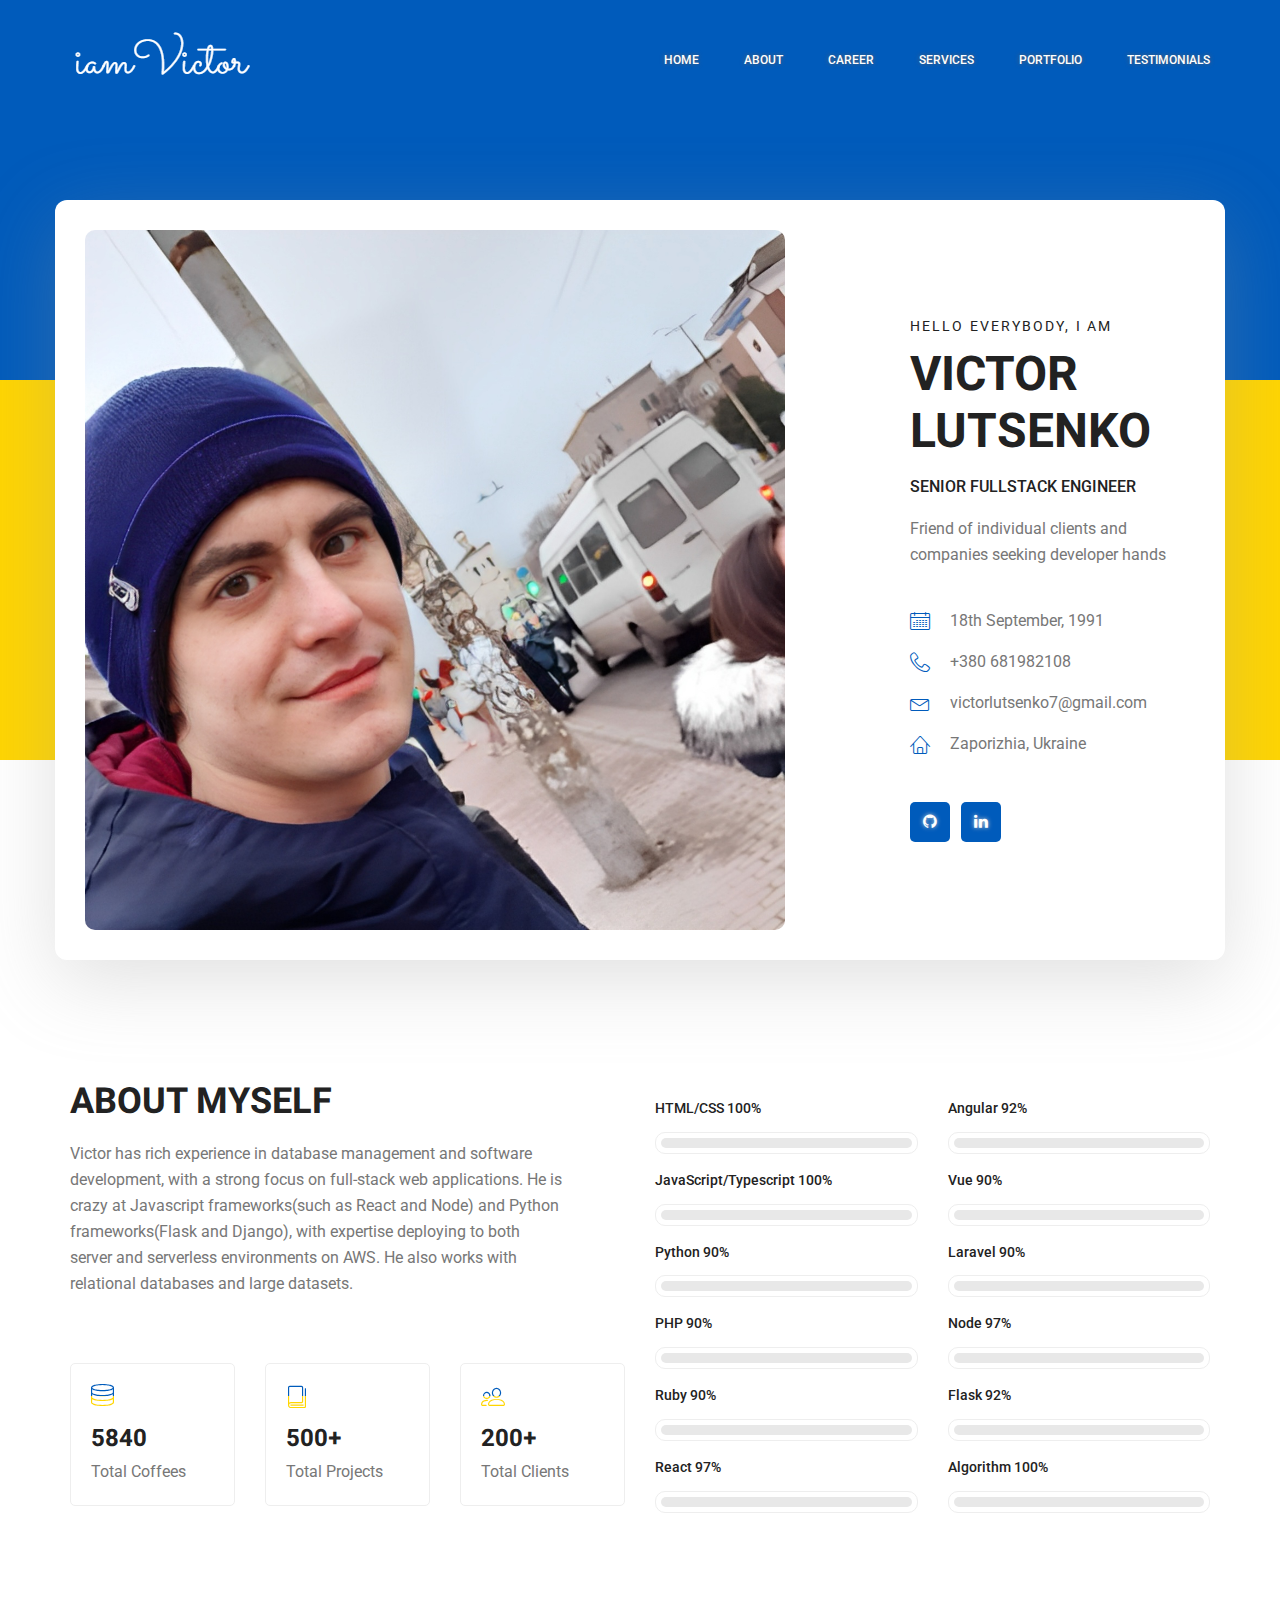
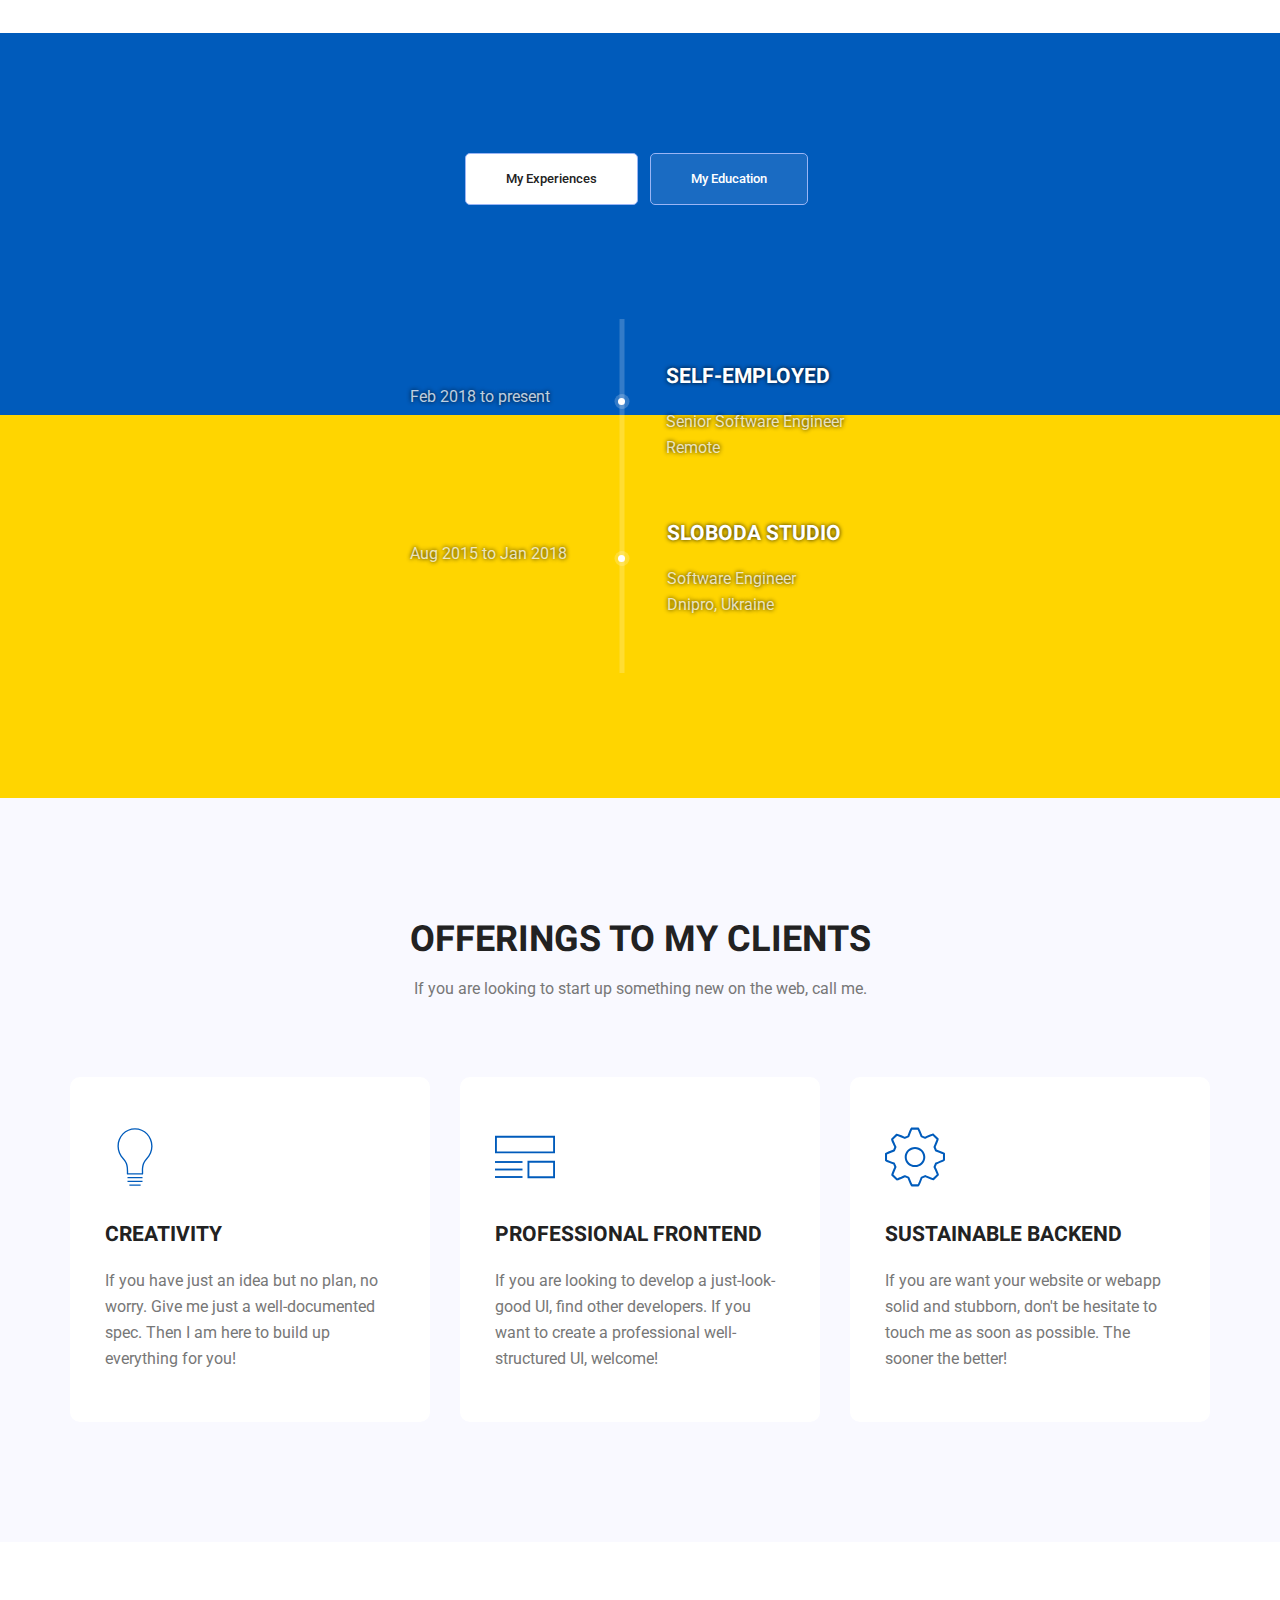
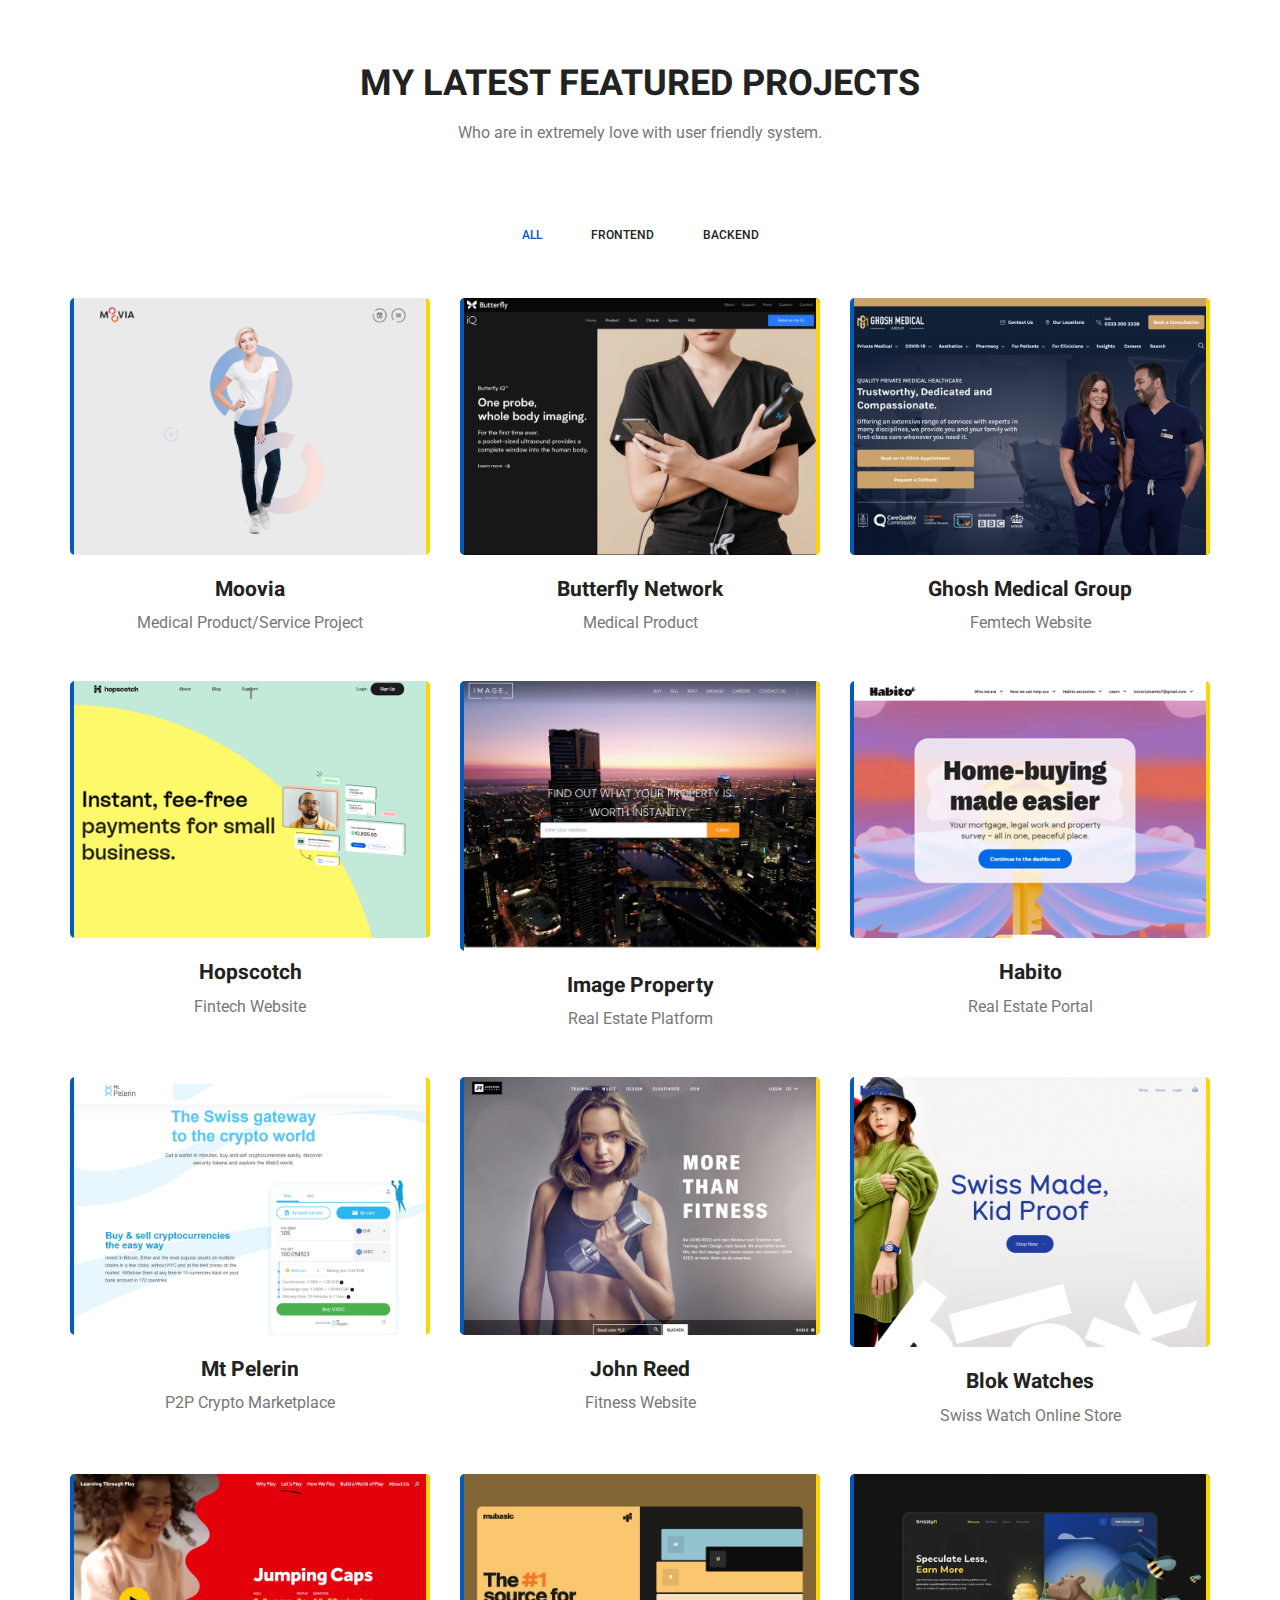
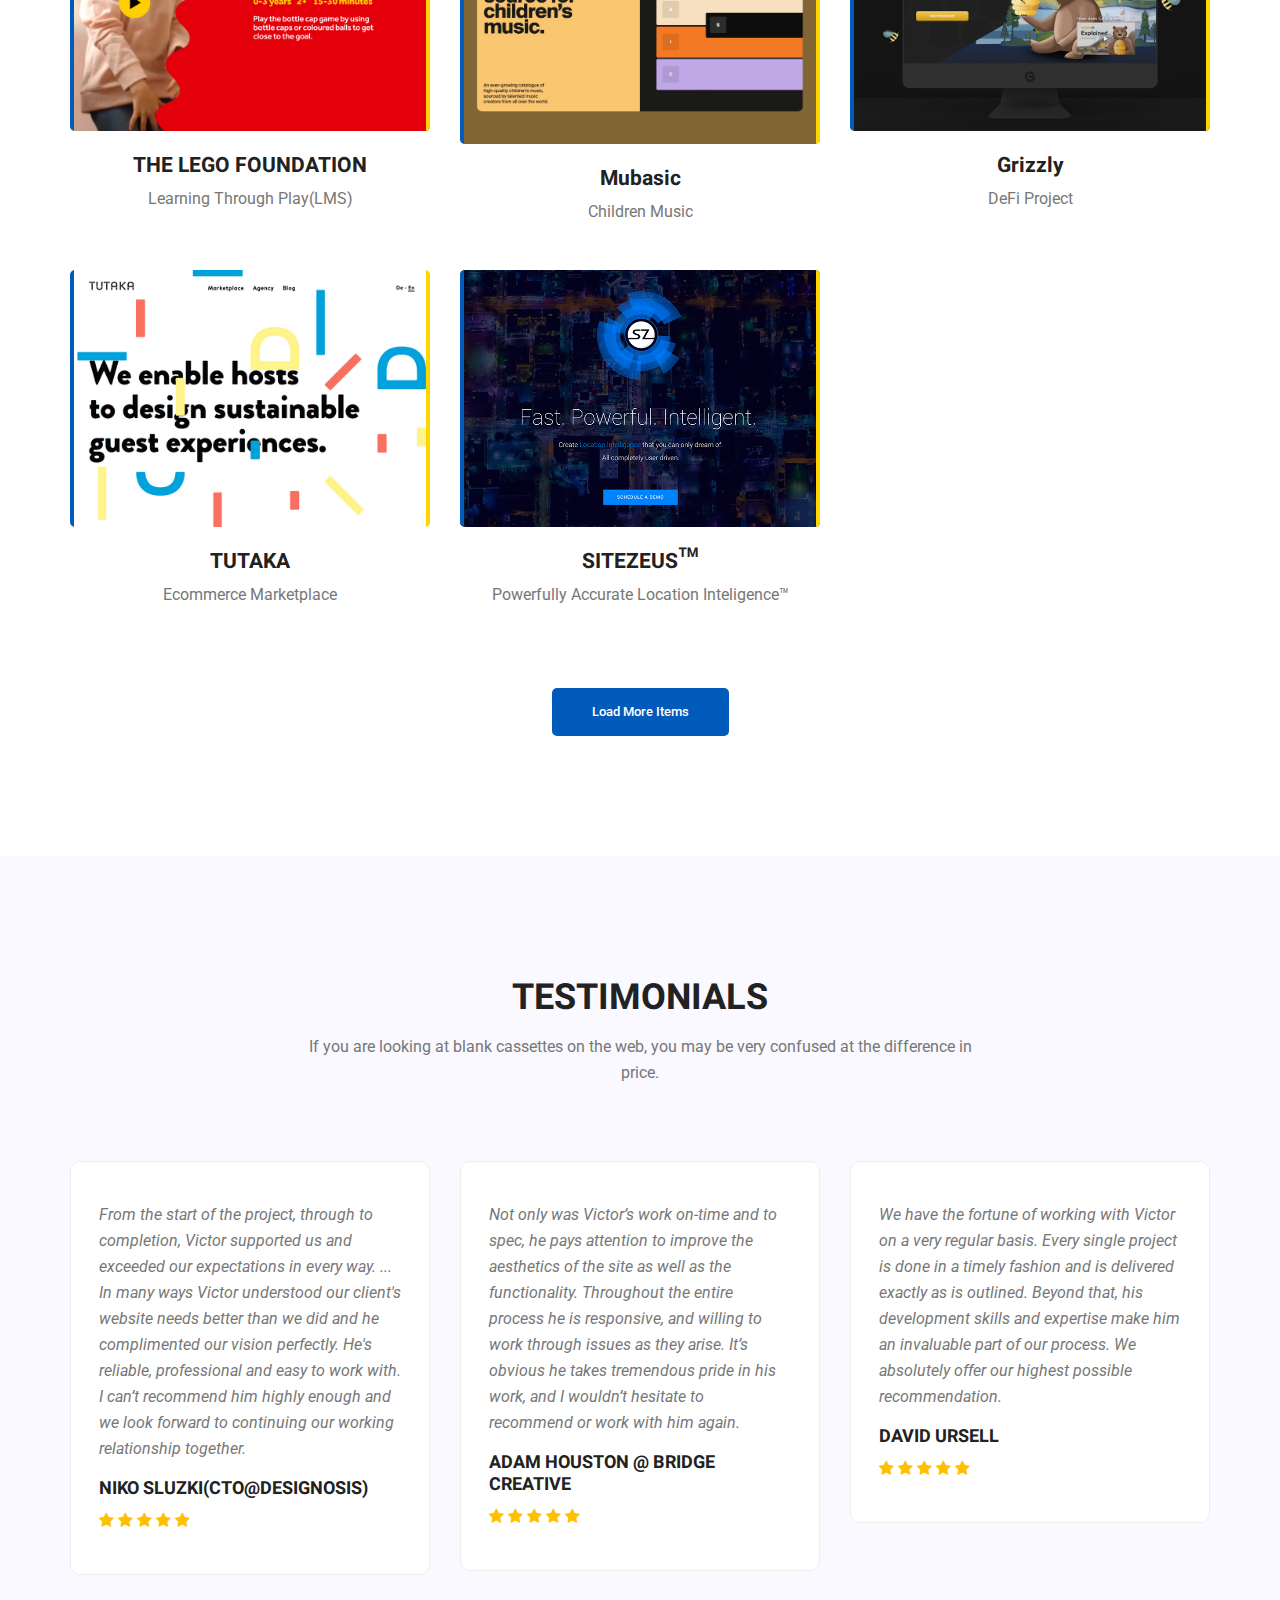
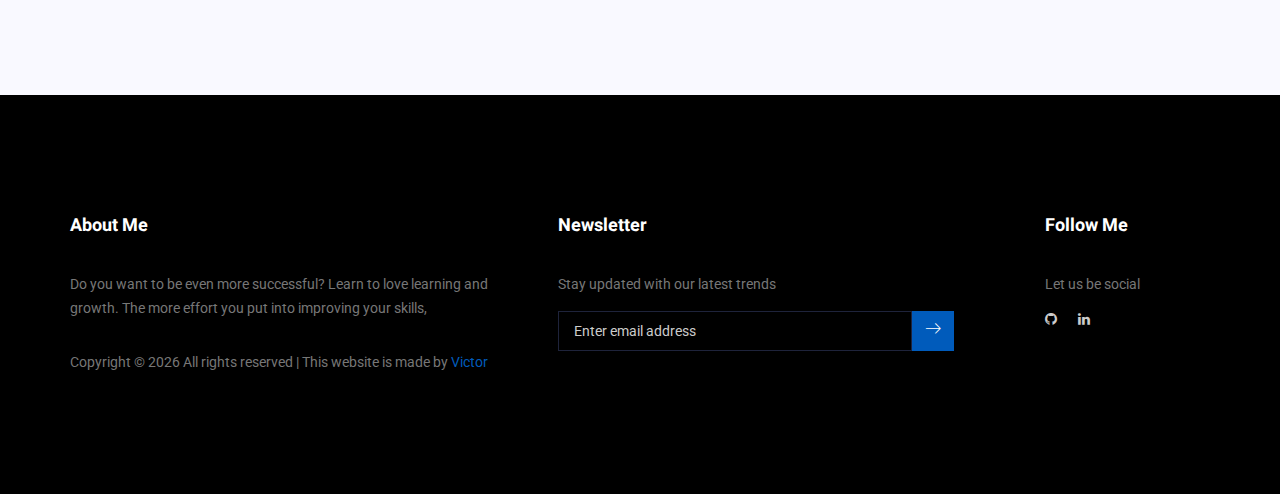
==== commit f4803735: "Update portfolios" ====
--- a/index.html
+++ b/index.html
@@ -1,258 +1,496 @@
-<!doctype html>
+<!DOCTYPE html>
 <html lang="en">
-    <head>
-        <!-- Required meta tags -->
-        <meta charset="utf-8">
-        <meta name="viewport" content="width=device-width, initial-scale=1, shrink-to-fit=no">
-        <link rel="icon" href="img/favicon.png" type="image/png">
-        <title>Victor Lutsenko</title>
-        <!-- Bootstrap CSS -->
-        <link rel="stylesheet" href="css/bootstrap.css">
-        <link rel="stylesheet" href="vendors/linericon/style.css">
-        <link rel="stylesheet" href="css/font-awesome.min.css">
-        <link rel="stylesheet" href="vendors/owl-carousel/owl.carousel.min.css">
-        <link rel="stylesheet" href="vendors/lightbox/simpleLightbox.css">
-        <link rel="stylesheet" href="vendors/nice-select/css/nice-select.css">
-        <link rel="stylesheet" href="vendors/animate-css/animate.css">
-        <link rel="stylesheet" href="vendors/popup/magnific-popup.css">
-        <link rel="stylesheet" href="vendors/flaticon/flaticon.css">
-        <!-- main css -->
-        <link rel="stylesheet" href="css/style.css">
-        <link rel="stylesheet" href="css/responsive.css">
-    </head>
-    <body>
-        
-        <!--================Header Menu Area =================-->
-        <header class="header_area" id="homepage">
-            <div class="main_menu">
-            	<nav class="navbar navbar-expand-lg navbar-light">
+	<head>
+		<!-- Required meta tags -->
+		<meta charset="utf-8" />
+		<meta
+			name="viewport"
+			content="width=device-width, initial-scale=1, shrink-to-fit=no"
+		/>
+		<link rel="icon" href="img/favicon.png" type="image/png" />
+		<title>Victor Lutsenko</title>
+		<!-- Bootstrap CSS -->
+		<link rel="stylesheet" href="css/bootstrap.css" />
+		<link rel="stylesheet" href="vendors/linericon/style.css" />
+		<link rel="stylesheet" href="css/font-awesome.min.css" />
+		<link
+			rel="stylesheet"
+			href="vendors/owl-carousel/owl.carousel.min.css"
+		/>
+		<link rel="stylesheet" href="vendors/lightbox/simpleLightbox.css" />
+		<link rel="stylesheet" href="vendors/nice-select/css/nice-select.css" />
+		<link rel="stylesheet" href="vendors/animate-css/animate.css" />
+		<link rel="stylesheet" href="vendors/popup/magnific-popup.css" />
+		<link rel="stylesheet" href="vendors/flaticon/flaticon.css" />
+		<!-- main css -->
+		<link rel="stylesheet" href="css/style.css" />
+		<link rel="stylesheet" href="css/responsive.css" />
+	</head>
+	<body>
+		<!--================Header Menu Area =================-->
+		<header class="header_area" id="homepage">
+			<div class="main_menu">
+				<nav class="navbar navbar-expand-lg navbar-light">
 					<div class="container box_1620">
 						<!-- Brand and toggle get grouped for better mobile display -->
-						<a class="navbar-brand logo_h" href="index.html"><img src="img/logo.png" alt=""></a>
-						<button class="navbar-toggler" type="button" data-toggle="collapse" data-target="#navbarSupportedContent" aria-controls="navbarSupportedContent" aria-expanded="false" aria-label="Toggle navigation">
+						<a class="navbar-brand logo_h" href="index.html"
+							><img src="img/logo.png" alt="" style="margin-top: -10px;"
+						/></a>
+						<button
+							class="navbar-toggler"
+							type="button"
+							data-toggle="collapse"
+							data-target="#navbarSupportedContent"
+							aria-controls="navbarSupportedContent"
+							aria-expanded="false"
+							aria-label="Toggle navigation"
+						>
 							<span class="icon-bar"></span>
 							<span class="icon-bar"></span>
 							<span class="icon-bar"></span>
 						</button>
 						<!-- Collect the nav links, forms, and other content for toggling -->
-						<div class="collapse navbar-collapse offset" id="navbarSupportedContent">
+						<div
+							class="collapse navbar-collapse offset"
+							id="navbarSupportedContent"
+						>
 							<ul class="nav navbar-nav menu_nav ml-auto">
-								<li class="nav-item active"><a class="nav-link" href="#homepage">Home</a></li> 
-								<li class="nav-item"><a class="nav-link" href="#about">About</a></li> 
-								<li class="nav-item"><a class="nav-link" href="#career">Career</a></li> 
-								<li class="nav-item"><a class="nav-link" href="#services">Services</a></li> 
-								<li class="nav-item"><a class="nav-link" href="#portfolio">Portfolio</a></li> 
-								<li class="nav-item"><a class="nav-link" href="#testimonials">Testimonials</a></li> 
+								<li class="nav-item active">
+									<a class="nav-link" href="#homepage"
+										>Home</a
+									>
+								</li>
+								<li class="nav-item">
+									<a class="nav-link" href="#about">About</a>
+								</li>
+								<li class="nav-item">
+									<a class="nav-link" href="#career"
+										>Career</a
+									>
+								</li>
+								<li class="nav-item">
+									<a class="nav-link" href="#services"
+										>Services</a
+									>
+								</li>
+								<li class="nav-item">
+									<a class="nav-link" href="#portfolio"
+										>Portfolio</a
+									>
+								</li>
+								<li class="nav-item">
+									<a class="nav-link" href="#testimonials"
+										>Testimonials</a
+									>
+								</li>
 							</ul>
-						</div> 
-					</div>
-            	</nav>
-            </div>
-        </header>
-        <!--================Header Menu Area =================-->
-        
-        <!--================Home Banner Area =================-->
-        <section class="home_banner_area">
-           	<div class="container box_1620">
-           		<div class="banner_inner d-flex align-items-center">
+						</div>
+					</div>
+				</nav>
+			</div>
+		</header>
+		<!--================Header Menu Area =================-->
+
+		<!--================Home Banner Area =================-->
+		<section class="home_banner_area">
+			<div class="container box_1620">
+				<div class="banner_inner d-flex align-items-center">
 					<div class="banner_content">
 						<div class="media">
 							<div class="d-flex">
-								<img src="img/Victor.jfif" alt="">
+								<img
+									src="img/Victor.jpg"
+									style="
+										max-width: 700px;
+										border-radius: 10px;
+									"
+									alt=""
+								/>
 							</div>
 							<div class="media-body">
 								<div class="personal_text">
 									<h6>Hello Everybody, i am</h6>
-									<h3>Victor Lutsenko </h3>
-									<h4><img src="img/elements/ua.svg" width="25" height="25"/> Senior Fullstack Engineer</h4>
-									<p>Friend of individual clients and companies seeking developer hands</p>
+									<h3>Victor Lutsenko</h3>
+									<h4>Senior Fullstack Engineer</h4>
+									<p>
+										Friend of individual clients and
+										companies seeking developer hands
+									</p>
 									<ul class="list basic_info">
-										<li><a target="_blank" href="https://calendar.google.com/calendar/event?action=TEMPLATE&amp;tmeid=MGEwamdtb2t1czVpOHEybWZkNjN1N2NuaXNfMjAyMjA5MTggdmljdG9ybHV0c2Vua283QG0&amp;tmsrc=victorlutsenko7%40gmail.com&amp;scp=ALL"><i class="lnr lnr-calendar-full"></i> 18th September, 1991</a></li>
-										<li><a href="tel: 380681982108"><i class="lnr lnr-phone-handset"></i> +380 681982108</a></li>
-										<li><a href="mailto:victorlutsenko7@gmail.com"><i class="lnr lnr-envelope"></i> victorlutsenko7@gmail.com</a></li>
-										<li><a target="_blank" href="https://www.google.com/maps/place/Khortyts'kyi+district,+Zaporizhzhia,+Zaporizhia+Oblast,+69000/@47.810689,35.0698739,13z/data=!3m1!4b1!4m5!3m4!1s0x40dc605701053e31:0xb83240010584c0d6!8m2!3d47.814926!4d35.052477"><i class="lnr lnr-home"></i> Zaporizhia, Ukraine</a></li>
+										<li>
+											<a
+												target="_blank"
+												href="https://calendar.google.com/calendar/event?action=TEMPLATE&amp;tmeid=MGEwamdtb2t1czVpOHEybWZkNjN1N2NuaXNfMjAyMjA5MTggdmljdG9ybHV0c2Vua283QG0&amp;tmsrc=victorlutsenko7%40gmail.com&amp;scp=ALL"
+												><i
+													class="lnr lnr-calendar-full"
+												></i>
+												18th September, 1991</a
+											>
+										</li>
+										<li>
+											<a href="tel: 380681982108"
+												><i
+													class="lnr lnr-phone-handset"
+												></i>
+												+380 681982108</a
+											>
+										</li>
+										<li>
+											<a
+												href="mailto:victorlutsenko7@gmail.com"
+												><i
+													class="lnr lnr-envelope"
+												></i>
+												victorlutsenko7@gmail.com</a
+											>
+										</li>
+										<li>
+											<a
+												target="_blank"
+												href="https://www.google.com/maps/place/Khortyts'kyi+district,+Zaporizhzhia,+Zaporizhia+Oblast,+69000/@47.810689,35.0698739,13z/data=!3m1!4b1!4m5!3m4!1s0x40dc605701053e31:0xb83240010584c0d6!8m2!3d47.814926!4d35.052477"
+												><i class="lnr lnr-home"></i>
+												Zaporizhia, Ukraine</a
+											>
+										</li>
 									</ul>
 									<ul class="list personal_social">
-										<li><a target="_blank" href="https://github.com/victorlut"><i class="fa fa-github"></i></a></li>
-										<li><a target="_blank" href="https://www.linkedin.com/in/victor-lutsenko-360448250/"><i class="fa fa-linkedin"></i></a></li>
+										<li>
+											<a
+												target="_blank"
+												href="https://github.com/victorlut"
+												><i class="fa fa-github"></i
+											></a>
+										</li>
+										<li>
+											<a
+												target="_blank"
+												href="https://www.linkedin.com/in/victor-lutsenko-360448250/"
+												><i class="fa fa-linkedin"></i
+											></a>
+										</li>
 									</ul>
 								</div>
 							</div>
 						</div>
 					</div>
 				</div>
-            </div>
-        </section>
-        <!--================End Home Banner Area =================-->
-        
-        <!--================Welcome Area =================-->
-        <section class="welcome_area p_120" id="about">
-        	<div class="container">
-        		<div class="row welcome_inner">
-        			<div class="col-lg-6">
-        				<div class="welcome_text">
-        					<h4>About Myself</h4>
-        					<p>Victor has rich experience in database management and software development, with a strong focus on full-stack web applications. He is crazy at Javascript frameworks(such as React and Node) and Python frameworks(Flask and Django), with expertise deploying to both server and serverless environments on AWS. He also works with relational databases and large datasets. <br/><br/></p>
-        					<div class="row">
-        						<div class="col-md-4">
-        							<div class="wel_item">
-        								<i class="lnr lnr-database"></i>
-        								<h4>5840</h4>
-        								<p>Total Coffees</p>
-        							</div>
-        						</div>
-        						<div class="col-md-4">
-        							<div class="wel_item">
-        								<i class="lnr lnr-book"></i>
-        								<h4>500+</h4>
-        								<p>Total Projects</p>
-        							</div>
-        						</div>
-        						<div class="col-md-4">
-        							<div class="wel_item">
-        								<i class="lnr lnr-users"></i>
-        								<h4>200+</h4>
-        								<p>Total Clients</p>
-        							</div>
-        						</div>
-        					</div>
-        				</div>
-        			</div>
-        			<div class="col-lg-6">
-        				<div class="tools_expert">
-        					<div class="skill_main row">
-                                <div class="col-lg-6">
-                                    <div class="skill_item">
-                                        <h4>HTML/CSS <span class="counter">100</span>%</h4>
-                                        <div class="progress_br">
-                                            <div class="progress">
-                                                <div class="progress-bar" role="progressbar" aria-valuenow="100" aria-valuemin="0" aria-valuemax="100"></div>
-                                            </div>
-                                        </div>
-                                    </div>
-                                    <div class="skill_item">
-                                        <h4>JavaScript/Typescript <span class="counter">100</span>%</h4>
-                                        <div class="progress_br">
-                                            <div class="progress">
-                                                <div class="progress-bar" role="progressbar" aria-valuenow="100" aria-valuemin="0" aria-valuemax="100"></div>
-                                            </div>
-                                        </div>
-                                    </div>
-                                    <div class="skill_item">
-                                        <h4>Python <span class="counter">90</span>%</h4>
-                                        <div class="progress_br">
-                                            <div class="progress">
-                                                <div class="progress-bar" role="progressbar" aria-valuenow="90" aria-valuemin="0" aria-valuemax="100"></div>
-                                            </div>
-                                        </div>
-                                    </div>
-                                    <div class="skill_item">
-                                        <h4>PHP <span class="counter">90</span>%</h4>
-                                        <div class="progress_br">
-                                            <div class="progress">
-                                                <div class="progress-bar" role="progressbar" aria-valuenow="90" aria-valuemin="0" aria-valuemax="100"></div>
-                                            </div>
-                                        </div>
-                                    </div>
-                                    <div class="skill_item">
-                                        <h4>Ruby <span class="counter">90</span>%</h4>
-                                        <div class="progress_br">
-                                            <div class="progress">
-                                                <div class="progress-bar" role="progressbar" aria-valuenow="90" aria-valuemin="0" aria-valuemax="100"></div>
-                                            </div>
-                                        </div>
-                                    </div>
-                                    <div class="skill_item">
-                                        <h4>React <span class="counter">97</span>%</h4>
-                                        <div class="progress_br">
-                                            <div class="progress">
-                                                <div class="progress-bar" role="progressbar" aria-valuenow="97" aria-valuemin="0" aria-valuemax="100"></div>
-                                            </div>
-                                        </div>
-                                    </div>
-                                </div>
-                                <div class="col-lg-6">
-                                    <div class="skill_item">
-                                        <h4>Angular <span class="counter">92</span>%</h4>
-                                        <div class="progress_br">
-                                            <div class="progress">
-                                                <div class="progress-bar" role="progressbar" aria-valuenow="92" aria-valuemin="0" aria-valuemax="100"></div>
-                                            </div>
-                                        </div>
-                                    </div>
-                                    <div class="skill_item">
-                                        <h4>Vue <span class="counter">90</span>%</h4>
-                                        <div class="progress_br">
-                                            <div class="progress">
-                                                <div class="progress-bar" role="progressbar" aria-valuenow="90" aria-valuemin="0" aria-valuemax="100"></div>
-                                            </div>
-                                        </div>
-                                    </div>
-                                    <div class="skill_item">
-                                        <h4>Laravel <span class="counter">90</span>%</h4>
-                                        <div class="progress_br">
-                                            <div class="progress">
-                                                <div class="progress-bar" role="progressbar" aria-valuenow="90" aria-valuemin="0" aria-valuemax="100"></div>
-                                            </div>
-                                        </div>
-                                    </div>
-                                    <div class="skill_item">
-                                        <h4>Node <span class="counter">97</span>%</h4>
-                                        <div class="progress_br">
-                                            <div class="progress">
-                                                <div class="progress-bar" role="progressbar" aria-valuenow="97" aria-valuemin="0" aria-valuemax="100"></div>
-                                            </div>
-                                        </div>
-                                    </div>
-                                    <div class="skill_item">
-                                        <h4>Flask <span class="counter">92</span>%</h4>
-                                        <div class="progress_br">
-                                            <div class="progress">
-                                                <div class="progress-bar" role="progressbar" aria-valuenow="92" aria-valuemin="0" aria-valuemax="100"></div>
-                                            </div>
-                                        </div>
-                                    </div>
-                                    <div class="skill_item">
-                                        <h4>Algorithm <span class="counter">100</span>%</h4>
-                                        <div class="progress_br">
-                                            <div class="progress">
-                                                <div class="progress-bar" role="progressbar" aria-valuenow="100" aria-valuemin="0" aria-valuemax="100"></div>
-                                            </div>
-                                        </div>
-                                    </div>
-                                </div>
-							</div>
-        				</div>
-        			</div>
-        		</div>
-        	</div>
-        </section>
-        <!--================End Welcome Area =================-->
-        
-        <!--================My Tabs Area =================-->
-        <section class="mytabs_area p_120" id="career">
-        	<div class="container">
-        		<div class="tabs_inner">
+			</div>
+		</section>
+		<!--================End Home Banner Area =================-->
+
+		<!--================Welcome Area =================-->
+		<section class="welcome_area p_120" id="about">
+			<div class="container">
+				<div class="row welcome_inner">
+					<div class="col-lg-6">
+						<div class="welcome_text">
+							<h4>About Myself</h4>
+							<p>
+								Victor has rich experience in database
+								management and software development, with a
+								strong focus on full-stack web applications. He
+								is crazy at Javascript frameworks(such as React
+								and Node) and Python frameworks(Flask and
+								Django), with expertise deploying to both server
+								and serverless environments on AWS. He also
+								works with relational databases and large
+								datasets. <br /><br />
+							</p>
+							<div class="row">
+								<div class="col-md-4">
+									<div class="wel_item">
+										<i class="lnr lnr-database"></i>
+										<h4>5840</h4>
+										<p>Total Coffees</p>
+									</div>
+								</div>
+								<div class="col-md-4">
+									<div class="wel_item">
+										<i class="lnr lnr-book"></i>
+										<h4>500+</h4>
+										<p>Total Projects</p>
+									</div>
+								</div>
+								<div class="col-md-4">
+									<div class="wel_item">
+										<i class="lnr lnr-users"></i>
+										<h4>200+</h4>
+										<p>Total Clients</p>
+									</div>
+								</div>
+							</div>
+						</div>
+					</div>
+					<div class="col-lg-6">
+						<div class="tools_expert">
+							<div class="skill_main row">
+								<div class="col-lg-6">
+									<div class="skill_item">
+										<h4>
+											HTML/CSS
+											<span class="counter">100</span>%
+										</h4>
+										<div class="progress_br">
+											<div class="progress">
+												<div
+													class="progress-bar"
+													role="progressbar"
+													aria-valuenow="100"
+													aria-valuemin="0"
+													aria-valuemax="100"
+												></div>
+											</div>
+										</div>
+									</div>
+									<div class="skill_item">
+										<h4>
+											JavaScript/Typescript
+											<span class="counter">100</span>%
+										</h4>
+										<div class="progress_br">
+											<div class="progress">
+												<div
+													class="progress-bar"
+													role="progressbar"
+													aria-valuenow="100"
+													aria-valuemin="0"
+													aria-valuemax="100"
+												></div>
+											</div>
+										</div>
+									</div>
+									<div class="skill_item">
+										<h4>
+											Python
+											<span class="counter">90</span>%
+										</h4>
+										<div class="progress_br">
+											<div class="progress">
+												<div
+													class="progress-bar"
+													role="progressbar"
+													aria-valuenow="90"
+													aria-valuemin="0"
+													aria-valuemax="100"
+												></div>
+											</div>
+										</div>
+									</div>
+									<div class="skill_item">
+										<h4>
+											PHP <span class="counter">90</span>%
+										</h4>
+										<div class="progress_br">
+											<div class="progress">
+												<div
+													class="progress-bar"
+													role="progressbar"
+													aria-valuenow="90"
+													aria-valuemin="0"
+													aria-valuemax="100"
+												></div>
+											</div>
+										</div>
+									</div>
+									<div class="skill_item">
+										<h4>
+											Ruby
+											<span class="counter">90</span>%
+										</h4>
+										<div class="progress_br">
+											<div class="progress">
+												<div
+													class="progress-bar"
+													role="progressbar"
+													aria-valuenow="90"
+													aria-valuemin="0"
+													aria-valuemax="100"
+												></div>
+											</div>
+										</div>
+									</div>
+									<div class="skill_item">
+										<h4>
+											React
+											<span class="counter">97</span>%
+										</h4>
+										<div class="progress_br">
+											<div class="progress">
+												<div
+													class="progress-bar"
+													role="progressbar"
+													aria-valuenow="97"
+													aria-valuemin="0"
+													aria-valuemax="100"
+												></div>
+											</div>
+										</div>
+									</div>
+								</div>
+								<div class="col-lg-6">
+									<div class="skill_item">
+										<h4>
+											Angular
+											<span class="counter">92</span>%
+										</h4>
+										<div class="progress_br">
+											<div class="progress">
+												<div
+													class="progress-bar"
+													role="progressbar"
+													aria-valuenow="92"
+													aria-valuemin="0"
+													aria-valuemax="100"
+												></div>
+											</div>
+										</div>
+									</div>
+									<div class="skill_item">
+										<h4>
+											Vue <span class="counter">90</span>%
+										</h4>
+										<div class="progress_br">
+											<div class="progress">
+												<div
+													class="progress-bar"
+													role="progressbar"
+													aria-valuenow="90"
+													aria-valuemin="0"
+													aria-valuemax="100"
+												></div>
+											</div>
+										</div>
+									</div>
+									<div class="skill_item">
+										<h4>
+											Laravel
+											<span class="counter">90</span>%
+										</h4>
+										<div class="progress_br">
+											<div class="progress">
+												<div
+													class="progress-bar"
+													role="progressbar"
+													aria-valuenow="90"
+													aria-valuemin="0"
+													aria-valuemax="100"
+												></div>
+											</div>
+										</div>
+									</div>
+									<div class="skill_item">
+										<h4>
+											Node
+											<span class="counter">97</span>%
+										</h4>
+										<div class="progress_br">
+											<div class="progress">
+												<div
+													class="progress-bar"
+													role="progressbar"
+													aria-valuenow="97"
+													aria-valuemin="0"
+													aria-valuemax="100"
+												></div>
+											</div>
+										</div>
+									</div>
+									<div class="skill_item">
+										<h4>
+											Flask
+											<span class="counter">92</span>%
+										</h4>
+										<div class="progress_br">
+											<div class="progress">
+												<div
+													class="progress-bar"
+													role="progressbar"
+													aria-valuenow="92"
+													aria-valuemin="0"
+													aria-valuemax="100"
+												></div>
+											</div>
+										</div>
+									</div>
+									<div class="skill_item">
+										<h4>
+											Algorithm
+											<span class="counter">100</span>%
+										</h4>
+										<div class="progress_br">
+											<div class="progress">
+												<div
+													class="progress-bar"
+													role="progressbar"
+													aria-valuenow="100"
+													aria-valuemin="0"
+													aria-valuemax="100"
+												></div>
+											</div>
+										</div>
+									</div>
+								</div>
+							</div>
+						</div>
+					</div>
+				</div>
+			</div>
+		</section>
+		<!--================End Welcome Area =================-->
+
+		<!--================My Tabs Area =================-->
+		<section class="mytabs_area p_120" id="career">
+			<div class="container">
+				<div class="tabs_inner">
 					<ul class="nav nav-tabs" id="myTab" role="tablist">
 						<li class="nav-item">
-							<a class="nav-link active" id="home-tab" data-toggle="tab" href="#home" role="tab" aria-controls="home" aria-selected="true">My Experiences</a>
+							<a
+								class="nav-link active"
+								id="home-tab"
+								data-toggle="tab"
+								href="#home"
+								role="tab"
+								aria-controls="home"
+								aria-selected="true"
+								>My Experiences</a
+							>
 						</li>
 						<li class="nav-item">
-							<a class="nav-link" id="profile-tab" data-toggle="tab" href="#profile" role="tab" aria-controls="profile" aria-selected="false">My Education</a>
+							<a
+								class="nav-link"
+								id="profile-tab"
+								data-toggle="tab"
+								href="#profile"
+								role="tab"
+								aria-controls="profile"
+								aria-selected="false"
+								>My Education</a
+							>
 						</li>
 					</ul>
 					<div class="tab-content" id="myTabContent">
-						<div class="tab-pane fade show active" id="home" role="tabpanel" aria-labelledby="home-tab">
+						<div
+							class="tab-pane fade show active"
+							id="home"
+							role="tabpanel"
+							aria-labelledby="home-tab"
+						>
 							<ul class="list">
 								<li>
 									<span></span>
 									<div class="media">
 										<div class="d-flex">
-											<p>Feb 2018 to present&nbsp;&nbsp;&nbsp;&nbsp;</p>
+											<p>
+												Feb 2018 to
+												present&nbsp;&nbsp;&nbsp;&nbsp;
+											</p>
 										</div>
 										<div class="media-body">
 											<h4>Self-Employed</h4>
-											<p>Senior Software Engineer <br />Remote</p>
+											<p>
+												Senior Software Engineer
+												<br />Remote
+											</p>
 										</div>
 									</div>
 								</li>
@@ -264,13 +502,21 @@
 										</div>
 										<div class="media-body">
 											<h4>SLOBODA STUDIO</h4>
-											<p>Software Engineer <br />Dnipro, Ukraine</p>
+											<p>
+												Software Engineer <br />Dnipro,
+												Ukraine
+											</p>
 										</div>
 									</div>
 								</li>
 							</ul>
 						</div>
-						<div class="tab-pane fade" id="profile" role="tabpanel" aria-labelledby="profile-tab">
+						<div
+							class="tab-pane fade"
+							id="profile"
+							role="tabpanel"
+							aria-labelledby="profile-tab"
+						>
 							<ul class="list">
 								<li>
 									<span></span>
@@ -279,8 +525,14 @@
 											<p>Sep 2013 to March 2017</p>
 										</div>
 										<div class="media-body">
-											<h4>Odesa Mechnikov National University</h4>
-											<p>Computer Science <br />Bachelor's degree</p>
+											<h4>
+												Odesa Mechnikov National
+												University
+											</h4>
+											<p>
+												Computer Science
+												<br />Bachelor's degree
+											</p>
 										</div>
 									</div>
 								</li>
@@ -291,272 +543,1017 @@
 											<p>Sep 2008 to March 2013</p>
 										</div>
 										<div class="media-body">
-											<h4>T.G. Shevchenko State Art High School</h4>
-											<p>Art & Design <br />Certificated</p>
+											<h4>
+												T.G. Shevchenko State Art High
+												School
+											</h4>
+											<p>
+												Art & Design <br />Certificated
+											</p>
 										</div>
 									</div>
 								</li>
 							</ul>
 						</div>
 					</div>
-        		</div>
-        	</div>
-        </section>
-        <!--================End My Tabs Area =================-->
-        
-        <!--================Feature Area =================-->
-        <section class="feature_area p_120" id="services">
-        	<div class="container">
-        		<div class="main_title">
-        			<h2>offerings to my clients</h2>
-        			<p>If you are looking to start up something new on the web, call me.</p>
-        		</div>
-        		<div class="feature_inner row">
-        			<div class="col-lg-4 col-md-6">
-        				<div class="feature_item">
-        					<i class="flaticon-city"></i>
-        					<h4>Creativity</h4>
-        					<p>If you have just an idea but no plan, no worry. Give me just a well-documented spec. Then I am here to build up everything for you!</p>
-        				</div>
-        			</div>
-        			<div class="col-lg-4 col-md-6">
-        				<div class="feature_item">
-        					<i class="flaticon-skyline"></i>
-        					<h4>Professional Frontend</h4>
-        					<p>If you are looking to develop a just-look-good UI, find other developers. If you want to create a professional well-structured UI, welcome!</p>
-        				</div>
-        			</div>
-        			<div class="col-lg-4 col-md-6">
-        				<div class="feature_item">
-        					<i class="flaticon-sketch"></i>
-        					<h4>Sustainable Backend</h4>
-        					<p>If you are want your website or webapp solid and stubborn, don't be hesitate to touch me as soon as possible. The sooner the better!</p>
-        				</div>
-        			</div>
-        		</div>
-        	</div>
-        </section>
-        <!--================End Feature Area =================-->
-        
-        <!--================Home Gallery Area =================-->
-        <section class="home_gallery_area p_120" id="portfolio">
-        	<div class="container">
-        		<div class="main_title">
-        			<h2>My Latest Featured Projects</h2>
-        			<p>Who are in extremely love with user friendly system.</p>
-        		</div>
-        		<div class="isotope_fillter">
-        			<ul class="gallery_filter list">
-						<li class="active" data-filter="*"><a href="#">All</a></li>
-						<li data-filter=".brand"><a href="#">Vector</a></li>
-						<li data-filter=".manipul"><a href="#">Raster</a></li>
-						<li data-filter=".creative"><a href="#">UI/UX</a></li>
-						<li data-filter=".design"><a href="#">Printing</a></li>
+				</div>
+			</div>
+		</section>
+		<!--================End My Tabs Area =================-->
+
+		<!--================Feature Area =================-->
+		<section class="feature_area p_120" id="services">
+			<div class="container">
+				<div class="main_title">
+					<h2>offerings to my clients</h2>
+					<p>
+						If you are looking to start up something new on the web,
+						call me.
+					</p>
+				</div>
+				<div class="feature_inner row">
+					<div class="col-lg-4 col-md-6">
+						<div class="feature_item">
+							<i class="creativity-mask-icon">
+								<div class="icon-gridient-background"></div>
+							</i>
+							<h4>Creativity</h4>
+							<p>
+								If you have just an idea but no plan, no worry.
+								Give me just a well-documented spec. Then I am
+								here to build up everything for you!
+							</p>
+						</div>
+					</div>
+					<div class="col-lg-4 col-md-6">
+						<div class="feature_item">
+							<i class="frontend-mask-icon">
+								<div class="icon-gridient-background"></div>
+							</i>
+							<h4>Professional Frontend</h4>
+							<p>
+								If you are looking to develop a just-look-good
+								UI, find other developers. If you want to create
+								a professional well-structured UI, welcome!
+							</p>
+						</div>
+					</div>
+					<div class="col-lg-4 col-md-6">
+						<div class="feature_item">
+							<i class="backend-mask-icon">
+								<div class="icon-gridient-background"></div>
+							</i>
+							<h4>Sustainable Backend</h4>
+							<p>
+								If you are want your website or webapp solid and
+								stubborn, don't be hesitate to touch me as soon
+								as possible. The sooner the better!
+							</p>
+						</div>
+					</div>
+				</div>
+			</div>
+		</section>
+		<!--================End Feature Area =================-->
+
+		<!--================Home Gallery Area =================-->
+		<section class="home_gallery_area p_120" id="portfolio">
+			<div class="container">
+				<div class="main_title">
+					<h2>My Latest Featured Projects</h2>
+					<p>Who are in extremely love with user friendly system.</p>
+				</div>
+				<div class="isotope_fillter">
+					<ul class="gallery_filter list">
+						<li class="active" data-filter="*">
+							<a href="#">All</a>
+						</li>
+						<li data-filter=".frontend">
+							<a href="#">Frontend</a>
+						</li>
+						<li data-filter=".backend"><a href="#">Backend</a></li>
 					</ul>
-        		</div>
-        	</div>
-        	<div class="container">
-        		<div class="gallery_f_inner row imageGallery1">
-        			<div class="col-lg-4 col-md-4 col-sm-6 brand manipul design print">
-        				<div class="h_gallery_item">
-        					<div class="g_img_item">
-        						<img class="img-fluid" src="img/gallery/project-1.jpg" alt="">
-        						<a class="light" href="img/gallery/project-1.jpg"><img src="img/gallery/icon.png" alt=""></a>
-        					</div>
-        					<div class="g_item_text">
-        						<h4>3D Helmet Design</h4>
-        						<p>Client Project</p>
-        					</div>
-        				</div>
-        			</div>
-        			<div class="col-lg-4 col-md-4 col-sm-6 brand manipul creative">
-        				<div class="h_gallery_item">
-        					<div class="g_img_item">
-        						<img class="img-fluid" src="img/gallery/project-2.jpg" alt="">
-        						<a class="light" href="img/gallery/project-2.jpg"><img src="img/gallery/icon.png" alt=""></a>
-        					</div>
-        					<div class="g_item_text">
-        						<h4>2D Vinyl Design</h4>
-        						<p>Client Project</p>
-        					</div>
-        				</div>
-        			</div>
-        			<div class="col-lg-4 col-md-4 col-sm-6 manipul creative design print">
-        				<div class="h_gallery_item">
-        					<div class="g_img_item">
-        						<img class="img-fluid" src="img/gallery/project-3.jpg" alt="">
-        						<a class="light" href="img/gallery/project-3.jpg"><img src="img/gallery/icon.png" alt=""></a>
-        					</div>
-        					<div class="g_item_text">
-        						<h4>Creative Poster Design</h4>
-        						<p>Client Project</p>
-        					</div>
-        				</div>
-        			</div>
-        			<div class="col-lg-4 col-md-4 col-sm-6 brand creative print">
-        				<div class="h_gallery_item">
-        					<div class="g_img_item">
-        						<img class="img-fluid" src="img/gallery/project-4.jpg" alt="">
-        						<a class="light" href="img/gallery/project-4.jpg"><img src="img/gallery/icon.png" alt=""></a>
-        					</div>
-        					<div class="g_item_text">
-        						<h4>Embosed Logo Design</h4>
-        						<p>Client Project</p>
-        					</div>
-        				</div>
-        			</div>
-        			<div class="col-lg-4 col-md-4 col-sm-6 brand manipul design">
-        				<div class="h_gallery_item">
-        					<div class="g_img_item">
-        						<img class="img-fluid" src="img/gallery/project-5.jpg" alt="">
-        						<a class="light" href="img/gallery/project-5.jpg"><img src="img/gallery/icon.png" alt=""></a>
-        					</div>
-        					<div class="g_item_text">
-        						<h4>3D Disposable Bottle</h4>
-        						<p>Client Project</p>
-        					</div>
-        				</div>
-        			</div>
-        			<div class="col-lg-4 col-md-4 col-sm-6 brand creative">
-        				<div class="h_gallery_item">
-        					<div class="g_img_item">
-        						<img class="img-fluid" src="img/gallery/project-6.jpg" alt="">
-        						<a class="light" href="img/gallery/project-6.jpg"><img src="img/gallery/icon.png" alt=""></a>
-        					</div>
-        					<div class="g_item_text">
-        						<h4>3D Logo Design</h4>
-        						<p>Client Project</p>
-        					</div>
-        				</div>
-        			</div>
-        		</div>
-        		<div class="more_btn">
-        			<a class="main_btn" href="#">Load More Items</a>
-        		</div>
-        	</div>
-        </section>
-        <!--================End Home Gallery Area =================-->
-        
-        <!--================Testimonials Area =================-->
-        <section class="testimonials_area p_120" id="testimonials">
-        	<div class="container">
-        		<div class="main_title">
-        			<h2>Testimonials</h2>
-        			<p>If you are looking at blank cassettes on the web, you may be very confused at the difference in price. You may see some for as low as $.17 each.</p>
-        		</div>
-        		<div class="testi_inner">
+				</div>
+			</div>
+			<div class="container">
+				<div class="gallery_f_inner row imageGallery1">
+					<div class="col-lg-4 col-md-4 col-sm-6 frontend">
+						<div class="h_gallery_item">
+							<div class="g_img_item">
+								<img
+									class="img-fluid"
+									src="img/gallery/cover1.png"
+									alt=""
+								/>
+								<div class="gallery-item-action">
+									<a
+										class="light"
+										href="img/gallery/moovia.gif"
+									>
+										<svg
+											xmlns="http://www.w3.org/2000/svg"
+											width="752px"
+											height="752pt"
+											version="1.1"
+											viewBox="0 0 752 752"
+											style="
+												width: 108px;
+												height: 99px;
+												fill: white;
+											"
+										>
+											<path
+												d="m480.54 360.06-157.02-124.23c-6.1133-4.8359-14.441-5.7578-21.457-2.3594-7.0039 3.3867-11.461 10.5-11.461 18.281v248.48c0 7.7969 4.457 14.898 11.461 18.293 2.8242 1.3516 5.8359 2.0273 8.8516 2.0273 4.4844 0 8.957-1.4883 12.617-4.3945l157.02-124.23c4.8633-3.8594 7.707-9.7383 7.707-15.938-0.003906-6.1992-2.8516-12.086-7.7188-15.938z"
+											/>
+										</svg>
+									</a>
+									<a
+										class="link"
+										target="_blank"
+										href="https://www.moovia.be/"
+									>
+										<svg
+											width="14"
+											height="14"
+											viewBox="0 0 14 14"
+										>
+											<path
+												d="M10.8101 1.96222L0.726954 12.0453L1.66171 12.9801L11.7448 2.89698L11.9344 9.4447L13.208 9.07311L13.0134 2.35278C12.9877 1.46249 12.2434 0.718185 11.3531 0.692412L4.80762 0.502924L4.43487 1.77539L10.8101 1.96222Z"
+												fill="white"
+												stroke="white"
+												stroke-width="0.542084"
+											></path>
+										</svg>
+									</a>
+								</div>
+							</div>
+							<div class="g_item_text">
+								<h4>Moovia</h4>
+								<p>Medical Product/Service Project</p>
+							</div>
+						</div>
+					</div>
+					<div class="col-lg-4 col-md-4 col-sm-6 frontend backend">
+						<div class="h_gallery_item">
+							<div class="g_img_item">
+								<img
+									class="img-fluid"
+									src="img/gallery/cover2.png"
+									alt=""
+								/>
+								<div class="gallery-item-action">
+									<a
+										class="light"
+										href="img/gallery/butterflynetwork.gif"
+										><svg
+											xmlns="http://www.w3.org/2000/svg"
+											width="752px"
+											height="752pt"
+											version="1.1"
+											viewBox="0 0 752 752"
+											style="
+												width: 108px;
+												height: 99px;
+												fill: white;
+											"
+										>
+											<path
+												d="m480.54 360.06-157.02-124.23c-6.1133-4.8359-14.441-5.7578-21.457-2.3594-7.0039 3.3867-11.461 10.5-11.461 18.281v248.48c0 7.7969 4.457 14.898 11.461 18.293 2.8242 1.3516 5.8359 2.0273 8.8516 2.0273 4.4844 0 8.957-1.4883 12.617-4.3945l157.02-124.23c4.8633-3.8594 7.707-9.7383 7.707-15.938-0.003906-6.1992-2.8516-12.086-7.7188-15.938z"
+											/></svg></a>
+									<a
+										class="link"
+										target="_blank"
+										href="https://www.butterflynetwork.com/"
+									>
+										<svg
+											width="14"
+											height="14"
+											viewBox="0 0 14 14"
+										>
+											<path
+												d="M10.8101 1.96222L0.726954 12.0453L1.66171 12.9801L11.7448 2.89698L11.9344 9.4447L13.208 9.07311L13.0134 2.35278C12.9877 1.46249 12.2434 0.718185 11.3531 0.692412L4.80762 0.502924L4.43487 1.77539L10.8101 1.96222Z"
+												fill="white"
+												stroke="white"
+												stroke-width="0.542084"
+											></path>
+										</svg>
+									</a>
+								</div>
+							</div>
+							<div class="g_item_text">
+								<h4>Butterfly Network</h4>
+								<p>Medical Product</p>
+							</div>
+						</div>
+					</div>
+					<div class="col-lg-4 col-md-4 col-sm-6 frontend backend">
+						<div class="h_gallery_item">
+							<div class="g_img_item">
+								<img
+									class="img-fluid"
+									src="img/gallery/cover3.png"
+									alt=""
+								/>
+								<div class="gallery-item-action">
+									<a
+										class="light"
+										href="img/gallery/drarunghosh.gif"
+										><svg
+											xmlns="http://www.w3.org/2000/svg"
+											width="752px"
+											height="752pt"
+											version="1.1"
+											viewBox="0 0 752 752"
+											style="
+												width: 108px;
+												height: 99px;
+												fill: white;
+											"
+										>
+											<path
+												d="m480.54 360.06-157.02-124.23c-6.1133-4.8359-14.441-5.7578-21.457-2.3594-7.0039 3.3867-11.461 10.5-11.461 18.281v248.48c0 7.7969 4.457 14.898 11.461 18.293 2.8242 1.3516 5.8359 2.0273 8.8516 2.0273 4.4844 0 8.957-1.4883 12.617-4.3945l157.02-124.23c4.8633-3.8594 7.707-9.7383 7.707-15.938-0.003906-6.1992-2.8516-12.086-7.7188-15.938z"
+											/></svg></a>
+									<a
+										class="link"
+										target="_blank"
+										href="//drarunghosh.co.uk"
+									>
+										<svg
+											width="14"
+											height="14"
+											viewBox="0 0 14 14"
+										>
+											<path
+												d="M10.8101 1.96222L0.726954 12.0453L1.66171 12.9801L11.7448 2.89698L11.9344 9.4447L13.208 9.07311L13.0134 2.35278C12.9877 1.46249 12.2434 0.718185 11.3531 0.692412L4.80762 0.502924L4.43487 1.77539L10.8101 1.96222Z"
+												fill="white"
+												stroke="white"
+												stroke-width="0.542084"
+											></path>
+										</svg>
+									</a>
+								</div>
+							</div>
+							<div class="g_item_text">
+								<h4>Ghosh Medical Group</h4>
+								<p>Femtech Website</p>
+							</div>
+						</div>
+					</div>
+					<div class="col-lg-4 col-md-4 col-sm-6 frontend backend">
+						<div class="h_gallery_item">
+							<div class="g_img_item">
+								<img
+									class="img-fluid"
+									src="img/gallery/cover4.png"
+									alt=""
+								/>
+								<div class="gallery-item-action">
+									<a
+										class="light"
+										href="img/gallery/cover4.png"
+										><svg
+											xmlns="http://www.w3.org/2000/svg"
+											width="752px"
+											height="752pt"
+											version="1.1"
+											viewBox="0 0 752 752"
+											style="
+												width: 108px;
+												height: 99px;
+												fill: white;
+											"
+										>
+											<path
+												d="m480.54 360.06-157.02-124.23c-6.1133-4.8359-14.441-5.7578-21.457-2.3594-7.0039 3.3867-11.461 10.5-11.461 18.281v248.48c0 7.7969 4.457 14.898 11.461 18.293 2.8242 1.3516 5.8359 2.0273 8.8516 2.0273 4.4844 0 8.957-1.4883 12.617-4.3945l157.02-124.23c4.8633-3.8594 7.707-9.7383 7.707-15.938-0.003906-6.1992-2.8516-12.086-7.7188-15.938z"
+											/></svg></a>1
+									<a
+										class="link"
+										target="_blank"
+										href="https://gohopscotch.com/"
+									>
+										<svg
+											width="14"
+											height="14"
+											viewBox="0 0 14 14"
+										>
+											<path
+												d="M10.8101 1.96222L0.726954 12.0453L1.66171 12.9801L11.7448 2.89698L11.9344 9.4447L13.208 9.07311L13.0134 2.35278C12.9877 1.46249 12.2434 0.718185 11.3531 0.692412L4.80762 0.502924L4.43487 1.77539L10.8101 1.96222Z"
+												fill="white"
+												stroke="white"
+												stroke-width="0.542084"
+											></path>
+										</svg>
+									</a>
+								</div>
+							</div>
+							<div class="g_item_text">
+								<h4>Hopscotch</h4>
+								<p>Fintech Website</p>
+							</div>
+						</div>
+					</div>
+					<div class="col-lg-4 col-md-4 col-sm-6 frontend backend">
+						<div class="h_gallery_item">
+							<div class="g_img_item">
+								<img
+									class="img-fluid"
+									src="img/gallery/cover5.png"
+									alt=""
+								/>
+								<div class="gallery-item-action">
+									<a
+										class="light"
+										href="img/gallery/cover5.png"
+										><svg
+											xmlns="http://www.w3.org/2000/svg"
+											width="752px"
+											height="752pt"
+											version="1.1"
+											viewBox="0 0 752 752"
+											style="
+												width: 108px;
+												height: 99px;
+												fill: white;
+											"
+										>
+											<path
+												d="m480.54 360.06-157.02-124.23c-6.1133-4.8359-14.441-5.7578-21.457-2.3594-7.0039 3.3867-11.461 10.5-11.461 18.281v248.48c0 7.7969 4.457 14.898 11.461 18.293 2.8242 1.3516 5.8359 2.0273 8.8516 2.0273 4.4844 0 8.957-1.4883 12.617-4.3945l157.02-124.23c4.8633-3.8594 7.707-9.7383 7.707-15.938-0.003906-6.1992-2.8516-12.086-7.7188-15.938z"
+											/></svg></a>
+									<a
+										class="link"
+										target="_blank"
+										href="https://imageproperty.com.au/"
+									>
+										<svg
+											width="14"
+											height="14"
+											viewBox="0 0 14 14"
+										>
+											<path
+												d="M10.8101 1.96222L0.726954 12.0453L1.66171 12.9801L11.7448 2.89698L11.9344 9.4447L13.208 9.07311L13.0134 2.35278C12.9877 1.46249 12.2434 0.718185 11.3531 0.692412L4.80762 0.502924L4.43487 1.77539L10.8101 1.96222Z"
+												fill="white"
+												stroke="white"
+												stroke-width="0.542084"
+											></path>
+										</svg>
+									</a>
+								</div>
+							</div>
+							<div class="g_item_text">
+								<h4>Image Property</h4>
+								<p>Real Estate Platform</p>
+							</div>
+						</div>
+					</div>
+					<div class="col-lg-4 col-md-4 col-sm-6 frontend backend">
+						<div class="h_gallery_item">
+							<div class="g_img_item">
+								<img
+									class="img-fluid"
+									src="img/gallery/cover6.png"
+									alt=""
+								/>
+								<div class="gallery-item-action">
+									<a
+										class="light"
+										href="img/gallery/cover6.png"
+										><svg
+											xmlns="http://www.w3.org/2000/svg"
+											width="752px"
+											height="752pt"
+											version="1.1"
+											viewBox="0 0 752 752"
+											style="
+												width: 108px;
+												height: 99px;
+												fill: white;
+											"
+										>
+											<path
+												d="m480.54 360.06-157.02-124.23c-6.1133-4.8359-14.441-5.7578-21.457-2.3594-7.0039 3.3867-11.461 10.5-11.461 18.281v248.48c0 7.7969 4.457 14.898 11.461 18.293 2.8242 1.3516 5.8359 2.0273 8.8516 2.0273 4.4844 0 8.957-1.4883 12.617-4.3945l157.02-124.23c4.8633-3.8594 7.707-9.7383 7.707-15.938-0.003906-6.1992-2.8516-12.086-7.7188-15.938z"
+											/></svg></a>
+									<a
+										class="link"
+										target="_blank"
+										href="https://www.habito.com/"
+									>
+										<svg
+											width="14"
+											height="14"
+											viewBox="0 0 14 14"
+										>
+											<path
+												d="M10.8101 1.96222L0.726954 12.0453L1.66171 12.9801L11.7448 2.89698L11.9344 9.4447L13.208 9.07311L13.0134 2.35278C12.9877 1.46249 12.2434 0.718185 11.3531 0.692412L4.80762 0.502924L4.43487 1.77539L10.8101 1.96222Z"
+												fill="white"
+												stroke="white"
+												stroke-width="0.542084"
+											></path>
+										</svg>
+									</a>
+								</div>
+							</div>
+							<div class="g_item_text">
+								<h4>Habito</h4>
+								<p>Real Estate Portal</p>
+							</div>
+						</div>
+					</div>
+					<div class="col-lg-4 col-md-4 col-sm-6 frontend backend">
+						<div class="h_gallery_item">
+							<div class="g_img_item">
+								<img
+									class="img-fluid"
+									src="img/gallery/cover7.png"
+									alt=""
+								/>
+								<div class="gallery-item-action">
+									<a
+										class="light"
+										href="img/gallery/cover7.png"
+										><svg
+											xmlns="http://www.w3.org/2000/svg"
+											width="752px"
+											height="752pt"
+											version="1.1"
+											viewBox="0 0 752 752"
+											style="
+												width: 108px;
+												height: 99px;
+												fill: white;
+											"
+										>
+											<path
+												d="m480.54 360.06-157.02-124.23c-6.1133-4.8359-14.441-5.7578-21.457-2.3594-7.0039 3.3867-11.461 10.5-11.461 18.281v248.48c0 7.7969 4.457 14.898 11.461 18.293 2.8242 1.3516 5.8359 2.0273 8.8516 2.0273 4.4844 0 8.957-1.4883 12.617-4.3945l157.02-124.23c4.8633-3.8594 7.707-9.7383 7.707-15.938-0.003906-6.1992-2.8516-12.086-7.7188-15.938z"
+											/></svg></a>
+									<a
+										class="link"
+										target="_blank"
+										href="https://www.mtpelerin.com/"
+									>
+										<svg
+											width="14"
+											height="14"
+											viewBox="0 0 14 14"
+										>
+											<path
+												d="M10.8101 1.96222L0.726954 12.0453L1.66171 12.9801L11.7448 2.89698L11.9344 9.4447L13.208 9.07311L13.0134 2.35278C12.9877 1.46249 12.2434 0.718185 11.3531 0.692412L4.80762 0.502924L4.43487 1.77539L10.8101 1.96222Z"
+												fill="white"
+												stroke="white"
+												stroke-width="0.542084"
+											></path>
+										</svg>
+									</a>
+								</div>
+							</div>
+							<div class="g_item_text">
+								<h4>Mt Pelerin</h4>
+								<p>P2P Crypto Marketplace</p>
+							</div>
+						</div>
+					</div>
+					<div class="col-lg-4 col-md-4 col-sm-6 frontend backend">
+						<div class="h_gallery_item">
+							<div class="g_img_item">
+								<img
+									class="img-fluid"
+									src="img/gallery/cover8.png"
+									alt=""
+								/>
+								<div class="gallery-item-action">
+									<a
+										class="light"
+										href="img/gallery/cover8.png"
+										><svg
+											xmlns="http://www.w3.org/2000/svg"
+											width="752px"
+											height="752pt"
+											version="1.1"
+											viewBox="0 0 752 752"
+											style="
+												width: 108px;
+												height: 99px;
+												fill: white;
+											"
+										>
+											<path
+												d="m480.54 360.06-157.02-124.23c-6.1133-4.8359-14.441-5.7578-21.457-2.3594-7.0039 3.3867-11.461 10.5-11.461 18.281v248.48c0 7.7969 4.457 14.898 11.461 18.293 2.8242 1.3516 5.8359 2.0273 8.8516 2.0273 4.4844 0 8.957-1.4883 12.617-4.3945l157.02-124.23c4.8633-3.8594 7.707-9.7383 7.707-15.938-0.003906-6.1992-2.8516-12.086-7.7188-15.938z"
+											/></svg></a>
+									<a
+										class="link"
+										target="_blank"
+										href="https://johnreed.fitness/"
+									>
+										<svg
+											width="14"
+											height="14"
+											viewBox="0 0 14 14"
+										>
+											<path
+												d="M10.8101 1.96222L0.726954 12.0453L1.66171 12.9801L11.7448 2.89698L11.9344 9.4447L13.208 9.07311L13.0134 2.35278C12.9877 1.46249 12.2434 0.718185 11.3531 0.692412L4.80762 0.502924L4.43487 1.77539L10.8101 1.96222Z"
+												fill="white"
+												stroke="white"
+												stroke-width="0.542084"
+											></path>
+										</svg>
+									</a>
+								</div>
+							</div>
+							<div class="g_item_text">
+								<h4>John Reed</h4>
+								<p>Fitness Website</p>
+							</div>
+						</div>
+					</div>
+                    <div class="col-lg-4 col-md-4 col-sm-6 frontend backend">
+						<div class="h_gallery_item">
+							<div class="g_img_item">
+								<img
+									class="img-fluid"
+									src="img/gallery/cover9.png"
+									alt=""
+								/>
+								<div class="gallery-item-action">
+									<a
+										class="light"
+										href="img/gallery/blokwatch.gif"
+										><svg
+											xmlns="http://www.w3.org/2000/svg"
+											width="752px"
+											height="752pt"
+											version="1.1"
+											viewBox="0 0 752 752"
+											style="
+												width: 108px;
+												height: 99px;
+												fill: white;
+											"
+										>
+											<path
+												d="m480.54 360.06-157.02-124.23c-6.1133-4.8359-14.441-5.7578-21.457-2.3594-7.0039 3.3867-11.461 10.5-11.461 18.281v248.48c0 7.7969 4.457 14.898 11.461 18.293 2.8242 1.3516 5.8359 2.0273 8.8516 2.0273 4.4844 0 8.957-1.4883 12.617-4.3945l157.02-124.23c4.8633-3.8594 7.707-9.7383 7.707-15.938-0.003906-6.1992-2.8516-12.086-7.7188-15.938z"
+											/></svg></a>
+									<a
+										class="link"
+										target="_blank"
+										href="https://blokwatches.com/"
+									>
+										<svg
+											width="14"
+											height="14"
+											viewBox="0 0 14 14"
+										>
+											<path
+												d="M10.8101 1.96222L0.726954 12.0453L1.66171 12.9801L11.7448 2.89698L11.9344 9.4447L13.208 9.07311L13.0134 2.35278C12.9877 1.46249 12.2434 0.718185 11.3531 0.692412L4.80762 0.502924L4.43487 1.77539L10.8101 1.96222Z"
+												fill="white"
+												stroke="white"
+												stroke-width="0.542084"
+											></path>
+										</svg>
+									</a>
+								</div>
+							</div>
+							<div class="g_item_text">
+								<h4>Blok Watches</h4>
+								<p>Swiss Watch Online Store</p>
+							</div>
+						</div>
+					</div>
+                    <div class="col-lg-4 col-md-4 col-sm-6 frontend backend">
+						<div class="h_gallery_item">
+							<div class="g_img_item">
+								<img
+									class="img-fluid"
+									src="img/gallery/cover10.png"
+									alt=""
+								/>
+								<div class="gallery-item-action">
+									<a
+										class="light"
+										href="img/gallery/cover10.png"
+										><svg
+											xmlns="http://www.w3.org/2000/svg"
+											width="752px"
+											height="752pt"
+											version="1.1"
+											viewBox="0 0 752 752"
+											style="
+												width: 108px;
+												height: 99px;
+												fill: white;
+											"
+										>
+											<path
+												d="m480.54 360.06-157.02-124.23c-6.1133-4.8359-14.441-5.7578-21.457-2.3594-7.0039 3.3867-11.461 10.5-11.461 18.281v248.48c0 7.7969 4.457 14.898 11.461 18.293 2.8242 1.3516 5.8359 2.0273 8.8516 2.0273 4.4844 0 8.957-1.4883 12.617-4.3945l157.02-124.23c4.8633-3.8594 7.707-9.7383 7.707-15.938-0.003906-6.1992-2.8516-12.086-7.7188-15.938z"
+											/></svg></a>
+									<a
+										class="link"
+										target="_blank"
+										href="https://learningthroughplay.com/"
+									>
+										<svg
+											width="14"
+											height="14"
+											viewBox="0 0 14 14"
+										>
+											<path
+												d="M10.8101 1.96222L0.726954 12.0453L1.66171 12.9801L11.7448 2.89698L11.9344 9.4447L13.208 9.07311L13.0134 2.35278C12.9877 1.46249 12.2434 0.718185 11.3531 0.692412L4.80762 0.502924L4.43487 1.77539L10.8101 1.96222Z"
+												fill="white"
+												stroke="white"
+												stroke-width="0.542084"
+											></path>
+										</svg>
+									</a>
+								</div>
+							</div>
+							<div class="g_item_text">
+								<h4>THE LEGO FOUNDATION</h4>
+								<p>Learning Through Play(LMS)</p>
+							</div>
+						</div>
+					</div>
+                    <div class="col-lg-4 col-md-4 col-sm-6 frontend backend">
+						<div class="h_gallery_item">
+							<div class="g_img_item">
+								<img
+									class="img-fluid"
+									src="img/gallery/cover11.png"
+									alt=""
+								/>
+								<div class="gallery-item-action">
+									<a
+										class="light"
+										href="img/gallery/mubasic.gif"
+										><svg
+											xmlns="http://www.w3.org/2000/svg"
+											width="752px"
+											height="752pt"
+											version="1.1"
+											viewBox="0 0 752 752"
+											style="
+												width: 108px;
+												height: 99px;
+												fill: white;
+											"
+										>
+											<path
+												d="m480.54 360.06-157.02-124.23c-6.1133-4.8359-14.441-5.7578-21.457-2.3594-7.0039 3.3867-11.461 10.5-11.461 18.281v248.48c0 7.7969 4.457 14.898 11.461 18.293 2.8242 1.3516 5.8359 2.0273 8.8516 2.0273 4.4844 0 8.957-1.4883 12.617-4.3945l157.02-124.23c4.8633-3.8594 7.707-9.7383 7.707-15.938-0.003906-6.1992-2.8516-12.086-7.7188-15.938z"
+											/></svg></a>
+									<a
+										class="link"
+										target="_blank"
+										href="https://mubasic.com/"
+									>
+										<svg
+											width="14"
+											height="14"
+											viewBox="0 0 14 14"
+										>
+											<path
+												d="M10.8101 1.96222L0.726954 12.0453L1.66171 12.9801L11.7448 2.89698L11.9344 9.4447L13.208 9.07311L13.0134 2.35278C12.9877 1.46249 12.2434 0.718185 11.3531 0.692412L4.80762 0.502924L4.43487 1.77539L10.8101 1.96222Z"
+												fill="white"
+												stroke="white"
+												stroke-width="0.542084"
+											></path>
+										</svg>
+									</a>
+								</div>
+							</div>
+							<div class="g_item_text">
+								<h4>Mubasic</h4>
+								<p>Children Music</p>
+							</div>
+						</div>
+					</div>
+                    <div class="col-lg-4 col-md-4 col-sm-6 frontend backend">
+						<div class="h_gallery_item">
+							<div class="g_img_item">
+								<img
+									class="img-fluid"
+									src="img/gallery/cover12.png"
+									alt=""
+								/>
+								<div class="gallery-item-action">
+									<a
+										class="light"
+										href="img/gallery/cover12.png"
+										><svg
+											xmlns="http://www.w3.org/2000/svg"
+											width="752px"
+											height="752pt"
+											version="1.1"
+											viewBox="0 0 752 752"
+											style="
+												width: 108px;
+												height: 99px;
+												fill: white;
+											"
+										>
+											<path
+												d="m480.54 360.06-157.02-124.23c-6.1133-4.8359-14.441-5.7578-21.457-2.3594-7.0039 3.3867-11.461 10.5-11.461 18.281v248.48c0 7.7969 4.457 14.898 11.461 18.293 2.8242 1.3516 5.8359 2.0273 8.8516 2.0273 4.4844 0 8.957-1.4883 12.617-4.3945l157.02-124.23c4.8633-3.8594 7.707-9.7383 7.707-15.938-0.003906-6.1992-2.8516-12.086-7.7188-15.938z"
+											/></svg></a>
+									<a
+										class="link"
+										target="_blank"
+										href="https://grizzly.fi/"
+									>
+										<svg
+											width="14"
+											height="14"
+											viewBox="0 0 14 14"
+										>
+											<path
+												d="M10.8101 1.96222L0.726954 12.0453L1.66171 12.9801L11.7448 2.89698L11.9344 9.4447L13.208 9.07311L13.0134 2.35278C12.9877 1.46249 12.2434 0.718185 11.3531 0.692412L4.80762 0.502924L4.43487 1.77539L10.8101 1.96222Z"
+												fill="white"
+												stroke="white"
+												stroke-width="0.542084"
+											></path>
+										</svg>
+									</a>
+								</div>
+							</div>
+							<div class="g_item_text">
+								<h4>Grizzly</h4>
+								<p>DeFi Project</p>
+							</div>
+						</div>
+					</div>
+                    <div class="col-lg-4 col-md-4 col-sm-6 frontend backend">
+						<div class="h_gallery_item">
+							<div class="g_img_item">
+								<img
+									class="img-fluid"
+									src="img/gallery/cover13.png"
+									alt=""
+								/>
+								<div class="gallery-item-action">
+									<a
+										class="light"
+										href="img/gallery/cover13.png"
+										><svg
+											xmlns="http://www.w3.org/2000/svg"
+											width="752px"
+											height="752pt"
+											version="1.1"
+											viewBox="0 0 752 752"
+											style="
+												width: 108px;
+												height: 99px;
+												fill: white;
+											"
+										>
+											<path
+												d="m480.54 360.06-157.02-124.23c-6.1133-4.8359-14.441-5.7578-21.457-2.3594-7.0039 3.3867-11.461 10.5-11.461 18.281v248.48c0 7.7969 4.457 14.898 11.461 18.293 2.8242 1.3516 5.8359 2.0273 8.8516 2.0273 4.4844 0 8.957-1.4883 12.617-4.3945l157.02-124.23c4.8633-3.8594 7.707-9.7383 7.707-15.938-0.003906-6.1992-2.8516-12.086-7.7188-15.938z"
+											/></svg></a>
+									<a
+										class="link"
+										target="_blank"
+										href="https://tutaka.com/"
+									>
+										<svg
+											width="14"
+											height="14"
+											viewBox="0 0 14 14"
+										>
+											<path
+												d="M10.8101 1.96222L0.726954 12.0453L1.66171 12.9801L11.7448 2.89698L11.9344 9.4447L13.208 9.07311L13.0134 2.35278C12.9877 1.46249 12.2434 0.718185 11.3531 0.692412L4.80762 0.502924L4.43487 1.77539L10.8101 1.96222Z"
+												fill="white"
+												stroke="white"
+												stroke-width="0.542084"
+											></path>
+										</svg>
+									</a>
+								</div>
+							</div>
+							<div class="g_item_text">
+								<h4>TUTAKA</h4>
+								<p>Ecommerce Marketplace</p>
+							</div>
+						</div>
+					</div>
+                    <div class="col-lg-4 col-md-4 col-sm-6 frontend backend">
+						<div class="h_gallery_item">
+							<div class="g_img_item">
+								<img
+									class="img-fluid"
+									src="img/gallery/cover14.png"
+									alt=""
+								/>
+								<div class="gallery-item-action">
+									<a
+										class="light"
+										href="img/gallery/cover14.png"
+										><svg
+											xmlns="http://www.w3.org/2000/svg"
+											width="752px"
+											height="752pt"
+											version="1.1"
+											viewBox="0 0 752 752"
+											style="
+												width: 108px;
+												height: 99px;
+												fill: white;
+											"
+										>
+											<path
+												d="m480.54 360.06-157.02-124.23c-6.1133-4.8359-14.441-5.7578-21.457-2.3594-7.0039 3.3867-11.461 10.5-11.461 18.281v248.48c0 7.7969 4.457 14.898 11.461 18.293 2.8242 1.3516 5.8359 2.0273 8.8516 2.0273 4.4844 0 8.957-1.4883 12.617-4.3945l157.02-124.23c4.8633-3.8594 7.707-9.7383 7.707-15.938-0.003906-6.1992-2.8516-12.086-7.7188-15.938z"
+											/></svg></a>
+									<a
+										class="link"
+										target="_blank"
+										href="https://sitezeus.com/"
+									>
+										<svg
+											width="14"
+											height="14"
+											viewBox="0 0 14 14"
+										>
+											<path
+												d="M10.8101 1.96222L0.726954 12.0453L1.66171 12.9801L11.7448 2.89698L11.9344 9.4447L13.208 9.07311L13.0134 2.35278C12.9877 1.46249 12.2434 0.718185 11.3531 0.692412L4.80762 0.502924L4.43487 1.77539L10.8101 1.96222Z"
+												fill="white"
+												stroke="white"
+												stroke-width="0.542084"
+											></path>
+										</svg>
+									</a>
+								</div>
+							</div>
+							<div class="g_item_text">
+								<h4>SITEZEUS™</h4>
+								<p>Powerfully Accurate Location Inteligence™</p>
+							</div>
+						</div>
+					</div>
+				</div>
+				<div class="more_btn">
+					<a class="main_btn" href="#portfolio">Load More Items</a>
+				</div>
+			</div>
+		</section>
+		<!--================End Home Gallery Area =================-->
+
+		<!--================Testimonials Area =================-->
+		<section class="testimonials_area p_120" id="testimonials">
+			<div class="container">
+				<div class="main_title">
+					<h2>Testimonials</h2>
+					<p>
+						If you are looking at blank cassettes on the web, you
+						may be very confused at the difference in price.
+					</p>
+				</div>
+				<div class="testi_inner">
 					<div class="testi_slider owl-carousel">
 						<div class="item">
 							<div class="testi_item">
-								<p>As conscious traveling Paup ers we must always be oncerned about our dear Mother Earth. If you think about it, you travel across her face</p>
-								<h4>Fanny Spencer</h4>
+								<p>
+									From the start of the project, through to completion, Victor supported us and exceeded our expectations in every way. ... In many ways Victor understood our client's website needs better than we did and he complimented our vision perfectly. He's reliable, professional and easy to work with. I can’t recommend him highly enough and we look forward to continuing our working relationship together.
+								</p>
+								<h4>Niko Sluzki(CTO@Designosis)</h4>
 								<a href="#"><i class="fa fa-star"></i></a>
 								<a href="#"><i class="fa fa-star"></i></a>
 								<a href="#"><i class="fa fa-star"></i></a>
 								<a href="#"><i class="fa fa-star"></i></a>
-								<a href="#"><i class="fa fa-star-half-o"></i></a>
+								<a href="#"><i class="fa fa-star"></i></a>
 							</div>
 						</div>
 						<div class="item">
 							<div class="testi_item">
-								<p>As conscious traveling Paup ers we must always be oncerned about our dear Mother Earth. If you think about it, you travel across her face</p>
-								<h4>Fanny Spencer</h4>
+								<p>
+									Not only was Victor’s work on-time and to spec, he pays attention to improve the aesthetics of the site as well as the functionality. Throughout the entire process he is responsive, and willing to work through issues as they arise. It’s obvious he takes tremendous pride in his work, and I wouldn’t hesitate to recommend or work with him again.
+								</p>
+								<h4>Adam Houston @ Bridge Creative</h4>
 								<a href="#"><i class="fa fa-star"></i></a>
 								<a href="#"><i class="fa fa-star"></i></a>
 								<a href="#"><i class="fa fa-star"></i></a>
 								<a href="#"><i class="fa fa-star"></i></a>
-								<a href="#"><i class="fa fa-star-half-o"></i></a>
+								<a href="#"><i class="fa fa-star"></i></a>
 							</div>
 						</div>
 						<div class="item">
 							<div class="testi_item">
-								<p>As conscious traveling Paup ers we must always be oncerned about our dear Mother Earth. If you think about it, you travel across her face</p>
-								<h4>Fanny Spencer</h4>
+								<p>
+									We have the fortune of working with Victor on a very regular basis. Every single project is done in a timely fashion and is delivered exactly as is outlined. Beyond that, his development skills and expertise make him an invaluable part of our process. We absolutely offer our highest possible recommendation.
+								</p>
+								<h4>David Ursell</h4>
 								<a href="#"><i class="fa fa-star"></i></a>
 								<a href="#"><i class="fa fa-star"></i></a>
 								<a href="#"><i class="fa fa-star"></i></a>
 								<a href="#"><i class="fa fa-star"></i></a>
-								<a href="#"><i class="fa fa-star-half-o"></i></a>
-							</div>
-						</div>
-					</div>
-        		</div>
-        	</div>
-        </section>
-        <!--================End Testimonials Area =================-->
-        
-        <!--================Footer Area =================-->
-        <footer class="footer_area p_120">
-        	<div class="container">
-        		<div class="row footer_inner">
-        			<div class="col-lg-5 col-sm-6">
-        				<aside class="f_widget ab_widget">
-        					<div class="f_title">
-        						<h3>About Me</h3>
-        					</div>
-        					<p>Do you want to be even more successful? Learn to love learning and growth. The more effort you put into improving your skills,</p>
-        					<p><!-- Link back to Colorlib can't be removed. Template is licensed under CC BY 3.0. -->
-Copyright &copy;<script>document.write(new Date().getFullYear());</script> All rights reserved | This template is made with <i class="fa fa-heart-o" aria-hidden="true"></i> by <a href="https://colorlib.com" target="_blank">Colorlib</a>
-<!-- Link back to Colorlib can't be removed. Template is licensed under CC BY 3.0. --></p>
-        				</aside>
-        			</div>
-        			<div class="col-lg-5 col-sm-6">
-        				<aside class="f_widget news_widget">
-        					<div class="f_title">
-        						<h3>Newsletter</h3>
-        					</div>
-        					<p>Stay updated with our latest trends</p>
-        					<div id="mc_embed_signup">
-                                <form target="_blank" action="https://spondonit.us12.list-manage.com/subscribe/post?u=1462626880ade1ac87bd9c93a&amp;id=92a4423d01" method="get" class="subscribe_form relative">
-                                	<div class="input-group d-flex flex-row">
-                                        <input name="EMAIL" placeholder="Enter email address" onfocus="this.placeholder = ''" onblur="this.placeholder = 'Email Address '" required="" type="email">
-                                        <button class="btn sub-btn"><span class="lnr lnr-arrow-right"></span></button>		
-                                    </div>				
-                                    <div class="mt-10 info"></div>
-                                </form>
-                            </div>
-        				</aside>
-        			</div>
-        			<div class="col-lg-2">
-        				<aside class="f_widget social_widget">
-        					<div class="f_title">
-        						<h3>Follow Me</h3>
-        					</div>
-        					<p>Let us be social</p>
-        					<ul class="list">
-        						<li><a href="#"><i class="fa fa-facebook"></i></a></li>
-        						<li><a href="#"><i class="fa fa-twitter"></i></a></li>
-        						<li><a href="#"><i class="fa fa-dribbble"></i></a></li>
-        						<li><a href="#"><i class="fa fa-behance"></i></a></li>
-        					</ul>
-        				</aside>
-        			</div>
-        		</div>
-        	</div>
-        </footer>
-        <!--================End Footer Area =================-->
-        
-        
-        
-        
-        
-        
-        <!-- Optional JavaScript -->
-        <!-- jQuery first, then Popper.js, then Bootstrap JS -->
-        <script src="js/jquery-3.3.1.min.js"></script>
-        <script src="js/popper.js"></script>
-        <script src="js/bootstrap.min.js"></script>
-        <script src="js/stellar.js"></script>
-        <script src="vendors/lightbox/simpleLightbox.min.js"></script>
-        <script src="vendors/nice-select/js/jquery.nice-select.min.js"></script>
-        <script src="vendors/isotope/imagesloaded.pkgd.min.js"></script>
-        <script src="vendors/isotope/isotope.pkgd.min.js"></script>
-        <script src="vendors/owl-carousel/owl.carousel.min.js"></script>
-        <script src="vendors/popup/jquery.magnific-popup.min.js"></script>
-        <script src="js/jquery.ajaxchimp.min.js"></script>
-        <script src="vendors/counter-up/jquery.waypoints.min.js"></script>
-        <script src="vendors/counter-up/jquery.counterup.min.js"></script>
-        <script src="js/mail-script.js"></script>
-        <script src="js/theme.js"></script>
-    </body>
-</html>+								<a href="#"><i class="fa fa-star"></i></a>
+							</div>
+						</div>
+					</div>
+				</div>
+			</div>
+		</section>
+		<!--================End Testimonials Area =================-->
+
+		<!--================Footer Area =================-->
+		<footer class="footer_area p_120">
+			<div class="container">
+				<div class="row footer_inner">
+					<div class="col-lg-5 col-sm-6">
+						<aside class="f_widget ab_widget">
+							<div class="f_title">
+								<h3>About Me</h3>
+							</div>
+							<p>
+								Do you want to be even more successful? Learn to
+								love learning and growth. The more effort you
+								put into improving your skills,
+							</p>
+							<p>
+								<!-- Link back to Colorlib can't be removed. Template is licensed under CC BY 3.0. -->
+								Copyright &copy;
+								<script>
+									document.write(new Date().getFullYear());
+								</script>
+								All rights reserved | This website is made by
+								<a
+									href="https://github.com/victorlut"
+									target="_blank"
+									>Victor</a
+								>
+								<!-- Link back to Colorlib can't be removed. Template is licensed under CC BY 3.0. -->
+							</p>
+						</aside>
+					</div>
+					<div class="col-lg-5 col-sm-6">
+						<aside class="f_widget news_widget">
+							<div class="f_title">
+								<h3>Newsletter</h3>
+							</div>
+							<p>Stay updated with our latest trends</p>
+							<div id="mc_embed_signup">
+								<form
+									target="_blank"
+									action="https://spondonit.us12.list-manage.com/subscribe/post?u=1462626880ade1ac87bd9c93a&amp;id=92a4423d01"
+									method="get"
+									class="subscribe_form relative"
+								>
+									<div class="input-group d-flex flex-row">
+										<input
+											name="EMAIL"
+											placeholder="Enter email address"
+											onfocus="this.placeholder = ''"
+											onblur="this.placeholder = 'Email Address '"
+											required=""
+											type="email"
+										/>
+										<a
+											class="btn sub-btn"
+											style="padding: 7px"
+											><span
+												class="lnr lnr-arrow-right"
+											></span
+										></a>
+									</div>
+									<div class="mt-10 info"></div>
+								</form>
+							</div>
+						</aside>
+					</div>
+					<div class="col-lg-2">
+						<aside class="f_widget social_widget">
+							<div class="f_title">
+								<h3>Follow Me</h3>
+							</div>
+							<p>Let us be social</p>
+							<ul class="list">
+								<li>
+									<a href="https://github.com/victorlut"
+										><i class="fa fa-github"></i
+									></a>
+								</li>
+								<li>
+									<a
+										href="https://www.linkedin.com/in/victor-lutsenko-360448250"
+										><i class="fa fa-linkedin"></i
+									></a>
+								</li>
+							</ul>
+						</aside>
+					</div>
+				</div>
+			</div>
+		</footer>
+		<!--================End Footer Area =================-->
+
+		<!-- Optional JavaScript -->
+		<!-- jQuery first, then Popper.js, then Bootstrap JS -->
+		<script src="js/jquery-3.3.1.min.js"></script>
+		<script src="js/popper.js"></script>
+		<script src="js/bootstrap.min.js"></script>
+		<script src="js/stellar.js"></script>
+		<script src="vendors/lightbox/simpleLightbox.min.js"></script>
+		<script src="vendors/nice-select/js/jquery.nice-select.min.js"></script>
+		<script src="vendors/isotope/imagesloaded.pkgd.min.js"></script>
+		<script src="vendors/isotope/isotope.pkgd.min.js"></script>
+		<script src="vendors/owl-carousel/owl.carousel.min.js"></script>
+		<script src="vendors/popup/jquery.magnific-popup.min.js"></script>
+		<script src="js/jquery.ajaxchimp.min.js"></script>
+		<script src="vendors/counter-up/jquery.waypoints.min.js"></script>
+		<script src="vendors/counter-up/jquery.counterup.min.js"></script>
+		<script src="js/mail-script.js"></script>
+		<script src="js/theme.js"></script>
+	</body>
+</html>
--- a/vendors/lightbox/simpleLightbox.css
+++ b/vendors/lightbox/simpleLightbox.css
@@ -1,296 +1,230 @@
-.slbOverlay, .slbWrapOuter, .slbWrap {
+/*!
+	By André Rinas, www.andrerinas.de
+	Documentation, www.simplelightbox.de
+	Available for use under the MIT License
+	Version 2.10.4
+*/
+body.hidden-scroll {
+  overflow: hidden; }
+
+.sl-overlay {
   position: fixed;
-  top: 0;
-  right: 0;
-  bottom: 0;
-  left: 0;
-}
-
-.slbOverlay {
-  overflow: hidden;
-  z-index: 2000;
-  background-color: #000;
-  opacity: 0.7;
-  filter: alpha(opacity=70);
-  -webkit-animation: slbOverlay 0.5s;
-  -moz-animation: slbOverlay 0.5s;
-  animation: slbOverlay 0.5s;
-}
-
-.slbWrapOuter {
-  overflow-x: hidden;
-  overflow-y: auto;
-  z-index: 2010;
-}
-
-.slbWrap {
-  position: absolute;
-  text-align: center;
-}
-
-.slbWrap:before {
-  content: "";
-  display: inline-block;
-  height: 100%;
-  vertical-align: middle;
-}
-
-.slbContentOuter {
-  display: inline-block;
-  vertical-align: middle;
-  margin: 0px auto;
-  padding: 0 1em;
-  box-sizing: border-box;
-  z-index: 2020;
-  text-align: left;
-  max-width: 100%;
-}
-
-.slbContentEl .slbContentOuter {
-  padding: 5em 1em;
-}
-
-.slbContent {
-  position: relative;
-}
-
-.slbContentEl .slbContent {
-  -webkit-animation: slbEnter 0.3s;
-  -moz-animation: slbEnter 0.3s;
-  animation: slbEnter 0.3s;
-  background-color: #fff;
-  box-shadow: 0 0.2em 1em rgba(0, 0, 0, 0.4);
-}
-
-.slbImageWrap {
-  -webkit-animation: slbEnter 0.3s;
-  -moz-animation: slbEnter 0.3s;
-  animation: slbEnter 0.3s;
-  position: relative;
-}
-
-.slbImageWrap:after {
-  content: "";
-  position: absolute;
   left: 0;
   right: 0;
-  top: 5em;
-  bottom: 5em;
-  display: block;
-  z-index: -1;
-  box-shadow: 0 0.2em 1em rgba(0, 0, 0, 0.6);
-  background-color: #FFF;
-}
-
-.slbImage {
-  width: auto;
-  max-width: 100%;
-  height: auto;
-  display: block;
-  line-height: 0;
-  box-sizing: border-box;
-  padding: 5em 0;
-  margin: 0 auto;
-}
-
-.slbCaption {
-  display: inline-block;
-  max-width: 100%;
-  overflow: hidden;
-  text-overflow: ellipsis;
-  white-space: nowrap;
-  word-wrap: normal;
-  font-size: 1.4em;
-  position: absolute;
+  top: 0;
+  bottom: 0;
+  background: #fff;
+  display: none;
+  z-index: 1035; }
+
+.sl-wrapper {
+  z-index: 1040;
+  width: 100%;
+  height: 100%;
   left: 0;
-  right: 0;
-  bottom: 0;
-  padding: 0.71429em 0;
-  color: #fff;
-  color: rgba(255, 255, 255, 0.7);
-  text-align: center;
-}
-
-.slbCloseBtn, .slbArrow {
-  margin: 0;
-  padding: 0;
-  border: 0;
-  cursor: pointer;
-  background: none;
-}
-
-.slbCloseBtn::-moz-focus-inner, .slbArrow::-moz-focus-inner {
-  padding: 0;
-  border: 0;
-}
-
-.slbCloseBtn:hover, .slbArrow:hover {
-  opacity: 0.5;
-}
-
-.slbCloseBtn:active, .slbArrow:active {
-  opacity: 0.8;
-}
-
-.slbCloseBtn {
-  -webkit-animation: slbEnter 0.3s;
-  -moz-animation: slbEnter 0.3s;
-  animation: slbEnter 0.3s;
-  font-size: 3em;
-  width: 1.66667em;
-  height: 1.66667em;
-  line-height: 1.66667em;
-  position: absolute;
-  right: -0.33333em;
   top: 0;
-  color: #fff;
-  color: rgba(255, 255, 255, 0.7);
-  text-align: center;
-    outline: none;
-    box-shadow: none;
-}
-
-.slbLoading .slbCloseBtn {
+  position: fixed; }
+  .sl-wrapper * {
+    box-sizing: border-box; }
+  .sl-wrapper button {
+    border: 0 none;
+    background: transparent;
+    font-size: 28px;
+    padding: 0;
+    cursor: pointer; }
+    .sl-wrapper button:hover {
+      opacity: 0.7; }
+  .sl-wrapper .sl-close {
+    display: none;
+    position: fixed;
+    right: 30px;
+    top: 30px;
+    z-index: 10060;
+    margin-top: -14px;
+    margin-right: -14px;
+    height: 44px;
+    width: 44px;
+    line-height: 44px;
+    font-family: Arial, Baskerville, monospace;
+    color: #000;
+    font-size: 3rem; }
+  .sl-wrapper .sl-counter {
+    display: none;
+    position: fixed;
+    top: 30px;
+    left: 30px;
+    z-index: 10060;
+    color: #000;
+    font-size: 1rem; }
+  .sl-wrapper .sl-navigation {
+    width: 100%;
+    display: none; }
+    .sl-wrapper .sl-navigation button {
+      position: fixed;
+      top: 50%;
+      margin-top: -22px;
+      height: 44px;
+      width: 22px;
+      line-height: 44px;
+      text-align: center;
+      display: block;
+      z-index: 10060;
+      font-family: Arial, Baskerville, monospace;
+      color: #000; }
+      .sl-wrapper .sl-navigation button.sl-next {
+        right: 5px;
+        font-size: 2rem; }
+      .sl-wrapper .sl-navigation button.sl-prev {
+        left: 5px;
+        font-size: 2rem; }
+      @media (min-width: 35.5em) {
+        .sl-wrapper .sl-navigation button {
+          width: 44px; }
+          .sl-wrapper .sl-navigation button.sl-next {
+            right: 10px;
+            font-size: 3rem; }
+          .sl-wrapper .sl-navigation button.sl-prev {
+            left: 10px;
+            font-size: 3rem; } }
+      @media (min-width: 50em) {
+        .sl-wrapper .sl-navigation button {
+          width: 44px; }
+          .sl-wrapper .sl-navigation button.sl-next {
+            right: 20px;
+            font-size: 3rem; }
+          .sl-wrapper .sl-navigation button.sl-prev {
+            left: 20px;
+            font-size: 3rem; } }
+  .sl-wrapper.sl-dir-rtl .sl-navigation {
+    direction: ltr; }
+  .sl-wrapper .sl-image {
+    position: fixed;
+    -ms-touch-action: none;
+    touch-action: none;
+    z-index: 10000; }
+    .sl-wrapper .sl-image img {
+      margin: 0;
+      padding: 0;
+      display: block;
+      border: 0 none;
+      width: 100%;
+      height: auto; }
+      @media (min-width: 35.5em) {
+        .sl-wrapper .sl-image img {
+          border: 0 none; } }
+      @media (min-width: 50em) {
+        .sl-wrapper .sl-image img {
+          border: 0 none; } }
+    .sl-wrapper .sl-image iframe {
+      background: #000;
+      border: 0 none; }
+      @media (min-width: 35.5em) {
+        .sl-wrapper .sl-image iframe {
+          border: 0 none; } }
+      @media (min-width: 50em) {
+        .sl-wrapper .sl-image iframe {
+          border: 0 none; } }
+    .sl-wrapper .sl-image .sl-caption {
+      display: none;
+      padding: 10px;
+      color: #fff;
+      background: rgba(0, 0, 0, 0.8);
+      font-size: 1rem;
+      position: absolute;
+      bottom: 0;
+      left: 0;
+      right: 0; }
+      .sl-wrapper .sl-image .sl-caption.pos-top {
+        bottom: auto;
+        top: 0; }
+      .sl-wrapper .sl-image .sl-caption.pos-outside {
+        bottom: auto; }
+    .sl-wrapper .sl-image .sl-download {
+      display: none;
+      position: absolute;
+      bottom: 5px;
+      right: 5px;
+      color: #000;
+      z-index: 1060; }
+
+.sl-spinner {
   display: none;
-}
-
-.slbLoadingText {
-  font-size: 1.4em;
-  color: #fff;
-  color: rgba(255, 255, 255, 0.9);
-}
-
-.slbArrows {
+  border: 5px solid #333;
+  border-radius: 40px;
+  height: 40px;
+  left: 50%;
+  margin: -20px 0 0 -20px;
+  opacity: 0;
   position: fixed;
   top: 50%;
-  left: 0;
-  right: 0;
-}
-
-.slbLoading .slbArrows {
-  display: none;
-}
-
-.slbArrow {
+  width: 40px;
+  z-index: 1007;
+  -webkit-animation: pulsate 1s ease-out infinite;
+  -moz-animation: pulsate 1s ease-out infinite;
+  -ms-animation: pulsate 1s ease-out infinite;
+  -o-animation: pulsate 1s ease-out infinite;
+  animation: pulsate 1s ease-out infinite; }
+
+.sl-scrollbar-measure {
   position: absolute;
-  top: 50%;
-  margin-top: -5em;
-  width: 5em;
-  height: 10em;
-  opacity: 0.7;
-  text-indent: -999em;
-  overflow: hidden;
-    outline: none;
-    box-shadow: none;
-}
-
-.slbArrow:before {
-  content: "";
-  position: absolute;
-  top: 50%;
-  left: 50%;
-  margin: -0.8em 0 0 -0.8em;
-  border: 0.8em solid transparent;
-}
-
-.slbArrow.next {
-  right: 0;
-}
-
-.slbArrow.next:before {
-  border-left-color: #fff;
-}
-
-.slbArrow.prev {
-  left: 0;
-}
-
-.slbArrow.prev:before {
-  border-right-color: #fff;
-}
-
-.slbIframeCont {
-  width: 80em;
-  height: 0;
-  overflow: hidden;
-  padding-top: 56.25%;
-  margin: 5em 0;
-}
-
-.slbIframe {
-  position: absolute;
-  top: 0;
-  left: 0;
-  width: 100%;
-  height: 100%;
-  box-shadow: 0 0.2em 1em rgba(0, 0, 0, 0.6);
-  background: #000;
-}
-
-@-webkit-keyframes slbOverlay {
-  from {
-    opacity: 0;
-  }
-  to {
-    opacity: 0.7;
-  }
-}
-
-@-moz-keyframes slbOverlay {
-  from {
-    opacity: 0;
-  }
-  to {
-    opacity: 0.7;
-  }
-}
-
-@keyframes slbOverlay {
-  from {
-    opacity: 0;
-  }
-  to {
-    opacity: 0.7;
-  }
-}
-
-@-webkit-keyframes slbEnter {
-  from {
-    opacity: 0;
-    -webkit-transform: translate3d(0, -1em, 0);
-  }
-  to {
-    opacity: 1;
-    -webkit-transform: translate3d(0, 0, 0);
-  }
-}
-
-@-moz-keyframes slbEnter {
-  from {
-    opacity: 0;
-    -moz-transform: translate3d(0, -1em, 0);
-  }
-  to {
-    opacity: 1;
-    -moz-transform: translate3d(0, 0, 0);
-  }
-}
-
-@keyframes slbEnter {
-  from {
-    opacity: 0;
-    -webkit-transform: translate3d(0, -1em, 0);
-    -moz-transform: translate3d(0, -1em, 0);
-    -ms-transform: translate3d(0, -1em, 0);
-    -o-transform: translate3d(0, -1em, 0);
-    transform: translate3d(0, -1em, 0);
-  }
-  to {
-    opacity: 1;
-    -webkit-transform: translate3d(0, 0, 0);
-    -moz-transform: translate3d(0, 0, 0);
-    -ms-transform: translate3d(0, 0, 0);
-    -o-transform: translate3d(0, 0, 0);
-    transform: translate3d(0, 0, 0);
-  }
-}
+  top: -9999px;
+  width: 50px;
+  height: 50px;
+  overflow: scroll; }
+
+.sl-transition {
+  transition: -moz-transform ease 200ms;
+  transition: -ms-transform ease 200ms;
+  transition: -o-transform ease 200ms;
+  transition: -webkit-transform ease 200ms;
+  transition: transform ease 200ms; }
+
+@-webkit-keyframes pulsate {
+  0% {
+    transform: scale(0.1);
+    opacity: 0.0; }
+  50% {
+    opacity: 1; }
+  100% {
+    transform: scale(1.2);
+    opacity: 0; } }
+
+@keyframes pulsate {
+  0% {
+    transform: scale(0.1);
+    opacity: 0.0; }
+  50% {
+    opacity: 1; }
+  100% {
+    transform: scale(1.2);
+    opacity: 0; } }
+
+@-moz-keyframes pulsate {
+  0% {
+    transform: scale(0.1);
+    opacity: 0.0; }
+  50% {
+    opacity: 1; }
+  100% {
+    transform: scale(1.2);
+    opacity: 0; } }
+
+@-o-keyframes pulsate {
+  0% {
+    transform: scale(0.1);
+    opacity: 0.0; }
+  50% {
+    opacity: 1; }
+  100% {
+    transform: scale(1.2);
+    opacity: 0; } }
+
+@-ms-keyframes pulsate {
+  0% {
+    transform: scale(0.1);
+    opacity: 0.0; }
+  50% {
+    opacity: 1; }
+  100% {
+    transform: scale(1.2);
+    opacity: 0; } }
--- a/vendors/flaticon/flaticon.css
+++ b/vendors/flaticon/flaticon.css
@@ -31,4 +31,39 @@
 
 .flaticon-skyline:before { content: "\f100"; }
 .flaticon-sketch:before { content: "\f101"; }
-.flaticon-city:before { content: "\f102"; }+.flaticon-city:before { content: "\f102"; }
+
+.creativity-mask-icon {
+    -webkit-mask-image: url(./creativity.svg);
+    mask-image: url(./creativity.svg);
+    -moz-mask-image: url(./creativity.svg);
+}
+
+.frontend-mask-icon {
+    -webkit-mask-image: url(./frontend.svg);
+    mask-image: url(./frontend.svg);
+    -moz-mask-image: url(./frontend.svg);
+}
+
+.backend-mask-icon {
+    -webkit-mask-image: url(./backend.svg);
+    mask-image: url(./backend.svg);
+    -moz-mask-image: url(./backend.svg);
+}
+
+.icon-gridient-background {
+    width: 60px;
+    height: 60px;
+    background: #e1e1e1;
+    background-image: -moz-linear-gradient( 90deg, rgb(255, 213, 0) 0%, rgb(255, 213, 0) 50%, rgb(0, 91, 187) 50%, rgb(0, 91, 187) 100%);
+    background-image: -webkit-linear-gradient(90deg, rgb(255, 213, 0) 0%, rgb(255, 213, 0) 50%, rgb(0, 91, 187) 50%, rgb(0, 91, 187) 100%);
+    background-image: -ms-linear-gradient( 90deg, rgb(255, 213, 0) 0%, rgb(255, 213, 0) 50%, rgb(0, 91, 187) 50%, rgb(0, 91, 187) 100%);
+    background-size: 100% 200%;
+    background-position: top;
+    transition: all 0.2s linear;
+}
+
+.feature_item:hover .icon-gridient-background {
+    background-position: center;
+}
+  --- a/css/style.css
+++ b/css/style.css
@@ -47,57 +47,72 @@
 .list {
   list-style: none;
   margin: 0px;
-  padding: 0px; }
+  padding: 0px;
+}
 
 a {
   text-decoration: none;
-  transition: all 0.3s ease-in-out; }
-  a:hover, a:focus {
-    text-decoration: none;
-    outline: none; }
+  transition: all 0.3s ease-in-out;
+}
+a:hover, a:focus {
+  text-decoration: none;
+  outline: none;
+}
 
 .row.m0 {
-  margin: 0px; }
+  margin: 0px;
+}
 
 body {
   line-height: 26px;
   font-size: 16px;
   font-family: "Roboto", sans-serif;
   font-weight: normal;
-  color: #777777; }
+  color: #777777;
+}
 
 h1, h2, h3, h4, h5, h6 {
   font-family: "Heebo", sans-serif;
-  font-weight: bold; }
+  font-weight: bold;
+}
 
 button:focus {
   outline: none;
-  box-shadow: none; }
+  box-shadow: none;
+}
 
 .p0 {
   padding-left: 0px;
-  padding-right: 0px; }
+  padding-right: 0px;
+}
 
 .p_120 {
   padding-top: 120px;
-  padding-bottom: 120px; }
+  padding-bottom: 120px;
+}
 
 .p_100 {
   padding-top: 100px;
-  padding-bottom: 100px; }
+  padding-bottom: 100px;
+}
 
 .pad_top {
-  padding-top: 120px; }
+  padding-top: 120px;
+}
 
 .pad_bt {
-  padding-bottom: 120px; }
+  padding-bottom: 120px;
+}
 
 .mt-25 {
-  margin-top: 25px; }
+  margin-top: 25px;
+}
 
 @media (min-width: 1200px) {
   .container {
-    max-width: 1170px; } }
+    max-width: 1170px;
+  }
+}
 
 @media (min-width: 1620px) {
   .box_1620 {
@@ -105,26 +120,31 @@
     margin: auto;
     width: 100%;
     padding-left: 0px;
-    padding-right: 0px; } }
+    padding-right: 0px;
+  }
+}
 /* Main Title Area css
 ============================================================================================ */
 .main_title {
   text-align: center;
   max-width: 670px;
-  margin: 0px auto 75px; }
-  .main_title h2 {
-    font-family: "Heebo", sans-serif;
-    font-size: 36px;
-    color: #222222;
-    margin-bottom: 15px;
-    text-transform: uppercase; }
-  .main_title p {
-    font-size: 16px;
-    font-family: "Roboto", sans-serif;
-    font-weight: normal;
-    line-height: 26px;
-    color: #777777;
-    margin-bottom: 0px; }
+  margin: 0px auto 75px;
+}
+.main_title h2 {
+  font-family: "Heebo", sans-serif;
+  font-size: 36px;
+  color: #222222;
+  margin-bottom: 15px;
+  text-transform: uppercase;
+}
+.main_title p {
+  font-size: 16px;
+  font-family: "Roboto", sans-serif;
+  font-weight: normal;
+  line-height: 26px;
+  color: #777777;
+  margin-bottom: 0px;
+}
 
 /* End Main Title Area css
 ============================================================================================ */
@@ -136,163 +156,200 @@
   top: 0;
   left: 0;
   z-index: 99;
-  transition: background 0.4s, all 0.3s linear; }
-  .header_area .navbar {
-    background: transparent;
+  transition: background 0.4s, all 0.3s linear;
+}
+.header_area .navbar {
+  background: transparent;
+  padding: 0px;
+  border: 0px;
+  border-radius: 0px;
+}
+.header_area .navbar .nav .nav-item {
+  margin-right: 45px;
+  text-shadow: 0px 0px 4px #626262;
+}
+.header_area .navbar .nav .nav-item .nav-link {
+  font: 500 12px/120px "Roboto", sans-serif;
+  text-transform: uppercase;
+  color: #fff;
+  padding: 0px;
+  display: inline-block;
+}
+.header_area .navbar .nav .nav-item .nav-link:after {
+  display: none;
+}
+.header_area .navbar .nav .nav-item:hover .nav-link, .header_area .navbar .nav .nav-item.active .nav-link {
+  color: #fff;
+}
+.header_area .navbar .nav .nav-item.submenu {
+  position: relative;
+}
+.header_area .navbar .nav .nav-item.submenu ul {
+  border: none;
+  padding: 0px;
+  border-radius: 0px;
+  box-shadow: none;
+  margin: 0px;
+  background: #fff;
+  box-shadow: 0px 3px 16px 0px rgba(0, 0, 0, 0.1);
+}
+@media (min-width: 992px) {
+  .header_area .navbar .nav .nav-item.submenu ul {
+    position: absolute;
+    top: 120%;
+    left: 0px;
+    min-width: 200px;
+    text-align: left;
+    opacity: 0;
+    transition: all 300ms ease-in;
+    visibility: hidden;
+    display: block;
+    border: none;
     padding: 0px;
-    border: 0px;
-    border-radius: 0px; }
-    .header_area .navbar .nav .nav-item {
-      margin-right: 45px; }
-      .header_area .navbar .nav .nav-item .nav-link {
-        font: 500 12px/120px "Roboto", sans-serif;
-        text-transform: uppercase;
-        color: #fff;
-        padding: 0px;
-        display: inline-block; }
-        .header_area .navbar .nav .nav-item .nav-link:after {
-          display: none; }
-      .header_area .navbar .nav .nav-item:hover .nav-link, .header_area .navbar .nav .nav-item.active .nav-link {
-        color: #fff; }
-      .header_area .navbar .nav .nav-item.submenu {
-        position: relative; }
-        .header_area .navbar .nav .nav-item.submenu ul {
-          border: none;
-          padding: 0px;
-          border-radius: 0px;
-          box-shadow: none;
-          margin: 0px;
-          background: #fff;
-          box-shadow: 0px 3px 16px 0px rgba(0, 0, 0, 0.1); }
-          @media (min-width: 992px) {
-            .header_area .navbar .nav .nav-item.submenu ul {
-              position: absolute;
-              top: 120%;
-              left: 0px;
-              min-width: 200px;
-              text-align: left;
-              opacity: 0;
-              transition: all 300ms ease-in;
-              visibility: hidden;
-              display: block;
-              border: none;
-              padding: 0px;
-              border-radius: 0px; } }
-          .header_area .navbar .nav .nav-item.submenu ul:before {
-            content: "";
-            width: 0;
-            height: 0;
-            border-style: solid;
-            border-width: 10px 10px 0 10px;
-            border-color: #eeeeee transparent transparent transparent;
-            position: absolute;
-            right: 24px;
-            top: 45px;
-            z-index: 3;
-            opacity: 0;
-            transition: all 400ms linear; }
-          .header_area .navbar .nav .nav-item.submenu ul .nav-item {
-            display: block;
-            float: none;
-            margin-right: 0px;
-            border-bottom: 1px solid #ededed;
-            margin-left: 0px;
-            transition: all 0.4s linear; }
-            .header_area .navbar .nav .nav-item.submenu ul .nav-item .nav-link {
-              line-height: 45px;
-              color: #222222;
-              padding: 0px 30px;
-              transition: all 150ms linear;
-              display: block;
-              margin-right: 0px; }
-            .header_area .navbar .nav .nav-item.submenu ul .nav-item:last-child {
-              border-bottom: none; }
-            .header_area .navbar .nav .nav-item.submenu ul .nav-item:hover .nav-link {
-              background: #766dff;
-              color: #fff; }
-        @media (min-width: 992px) {
-          .header_area .navbar .nav .nav-item.submenu:hover ul {
-            visibility: visible;
-            opacity: 1;
-            top: 100%; } }
-        .header_area .navbar .nav .nav-item.submenu:hover ul .nav-item {
-          margin-top: 0px; }
-      .header_area .navbar .nav .nav-item:last-child {
-        margin-right: 0px; }
-    .header_area .navbar .search {
-      font-size: 12px;
-      line-height: 60px;
-      display: inline-block;
-      color: #222222;
-      margin-left: 80px; }
-      .header_area .navbar .search i {
-        font-weight: 600; }
-  .header_area.navbar_fixed .main_menu {
-    position: fixed;
-    width: 100%;
-    top: -70px;
-    left: 0;
-    right: 0;
-    background: #000;
-    transform: translateY(70px);
-    transition: transform 500ms ease, background 500ms ease;
-    -webkit-transition: transform 500ms ease, background 500ms ease;
-    box-shadow: 0px 3px 16px 0px rgba(0, 0, 0, 0.1); }
-    .header_area.navbar_fixed .main_menu .navbar .nav .nav-item .nav-link {
-      line-height: 70px; }
+    border-radius: 0px;
+  }
+}
+.header_area .navbar .nav .nav-item.submenu ul:before {
+  content: "";
+  width: 0;
+  height: 0;
+  border-style: solid;
+  border-width: 10px 10px 0 10px;
+  border-color: #eeeeee transparent transparent transparent;
+  position: absolute;
+  right: 24px;
+  top: 45px;
+  z-index: 3;
+  opacity: 0;
+  transition: all 400ms linear;
+}
+.header_area .navbar .nav .nav-item.submenu ul .nav-item {
+  display: block;
+  float: none;
+  margin-right: 0px;
+  border-bottom: 1px solid #ededed;
+  margin-left: 0px;
+  transition: all 0.4s linear;
+}
+.header_area .navbar .nav .nav-item.submenu ul .nav-item .nav-link {
+  line-height: 45px;
+  color: #222222;
+  padding: 0px 30px;
+  transition: all 150ms linear;
+  display: block;
+  margin-right: 0px;
+}
+.header_area .navbar .nav .nav-item.submenu ul .nav-item:last-child {
+  border-bottom: none;
+}
+.header_area .navbar .nav .nav-item.submenu ul .nav-item:hover .nav-link {
+  background: #005bbb;
+  color: #fff;
+}
+@media (min-width: 992px) {
+  .header_area .navbar .nav .nav-item.submenu:hover ul {
+    visibility: visible;
+    opacity: 1;
+    top: 100%;
+  }
+}
+.header_area .navbar .nav .nav-item.submenu:hover ul .nav-item {
+  margin-top: 0px;
+}
+.header_area .navbar .nav .nav-item:last-child {
+  margin-right: 0px;
+}
+.header_area .navbar .search {
+  font-size: 12px;
+  line-height: 60px;
+  display: inline-block;
+  color: #222222;
+  margin-left: 80px;
+}
+.header_area .navbar .search i {
+  font-weight: 600;
+}
+.header_area.navbar_fixed .main_menu {
+  position: fixed;
+  width: 100%;
+  top: -70px;
+  left: 0;
+  right: 0;
+  background-image: -moz-linear-gradient(90deg, rgb(255, 213, 0) 0%, rgb(255, 213, 0) 50%, rgb(0, 91, 187) 50%, rgb(0, 91, 187) 100%);
+  background-image: -webkit-linear-gradient(90deg, rgb(255, 213, 0) 0%, rgb(255, 213, 0) 50%, rgb(0, 91, 187) 50%, rgb(0, 91, 187) 100%);
+  background-image: -ms-linear-gradient(90deg, rgb(255, 213, 0) 0%, rgb(255, 213, 0) 50%, rgb(0, 91, 187) 50%, rgb(0, 91, 187) 100%);
+  transform: translateY(70px);
+  transition: transform 500ms ease, background 500ms ease;
+  -webkit-transition: transform 500ms ease, background 500ms ease;
+  box-shadow: 0px 3px 16px 0px rgba(0, 0, 0, 0.1);
+}
+.header_area.navbar_fixed .main_menu .navbar .nav .nav-item .nav-link {
+  line-height: 70px;
+}
 
 .top_menu {
-  background: #f9f9ff; }
-  .top_menu .header_social li {
-    display: inline-block;
-    margin-right: 15px; }
-    .top_menu .header_social li a {
-      font-size: 14px;
-      color: #777777;
-      display: inline-block;
-      line-height: 42px;
-      transition: all 300ms linear 0s; }
-    .top_menu .header_social li:last-child {
-      margin-right: 0px; }
-    .top_menu .header_social li:hover a {
-      color: #766dff; }
-  .top_menu .dn_btn {
-    line-height: 42px;
-    display: inline-block;
-    font-size: 12px;
-    margin-right: 30px;
-    font-family: "Roboto", sans-serif;
-    font-weight: normal;
-    color: #777777;
-    transition: all 300ms linear 0s; }
-    .top_menu .dn_btn:hover {
-      color: #766dff; }
-    .top_menu .dn_btn:last-child {
-      margin-right: 0px; }
-  .top_menu .lan_pack {
-    height: 30px;
-    border: 1px solid #eeeeee;
-    border-radius: 3px;
-    line-height: 28px;
-    font-size: 12px;
-    font-family: "Roboto", sans-serif;
-    font-weight: 500;
-    padding-left: 19px;
-    padding-right: 36px;
-    color: #777777;
-    background: #f9f9ff;
-    margin-right: 5px;
-    margin-top: 8px; }
-    .top_menu .lan_pack .current {
-      color: #777777; }
-    .top_menu .lan_pack:after {
-      content: "\f0d7";
-      border: none !important;
-      font: normal normal normal 12px/1 FontAwesome;
-      transform: rotate(0deg);
-      height: auto;
-      margin-top: -6px;
-      right: 20px; }
+  background: #f9f9ff;
+}
+.top_menu .header_social li {
+  display: inline-block;
+  margin-right: 15px;
+}
+.top_menu .header_social li a {
+  font-size: 14px;
+  color: #777777;
+  display: inline-block;
+  line-height: 42px;
+  transition: all 300ms linear 0s;
+}
+.top_menu .header_social li:last-child {
+  margin-right: 0px;
+}
+.top_menu .header_social li:hover a {
+  color: #005bbb;
+}
+.top_menu .dn_btn {
+  line-height: 42px;
+  display: inline-block;
+  font-size: 12px;
+  margin-right: 30px;
+  font-family: "Roboto", sans-serif;
+  font-weight: normal;
+  color: #777777;
+  transition: all 300ms linear 0s;
+}
+.top_menu .dn_btn:hover {
+  color: #005bbb;
+}
+.top_menu .dn_btn:last-child {
+  margin-right: 0px;
+}
+.top_menu .lan_pack {
+  height: 30px;
+  border: 1px solid #eeeeee;
+  border-radius: 3px;
+  line-height: 28px;
+  font-size: 12px;
+  font-family: "Roboto", sans-serif;
+  font-weight: 500;
+  padding-left: 19px;
+  padding-right: 36px;
+  color: #777777;
+  background: #f9f9ff;
+  margin-right: 5px;
+  margin-top: 8px;
+}
+.top_menu .lan_pack .current {
+  color: #777777;
+}
+.top_menu .lan_pack:after {
+  content: "\f0d7";
+  border: none !important;
+  font: normal normal normal 12px/1 FontAwesome;
+  transform: rotate(0deg);
+  height: auto;
+  margin-top: -6px;
+  right: 20px;
+}
 
 /*---------------------------------------------------- */
 /*----------------------------------------------------*/
@@ -301,125 +358,148 @@
 .home_banner_area {
   position: relative;
   z-index: 1;
-  background-image: -moz-linear-gradient(0deg, #766dff 0%, #88f3ff 100%);
-  background-image: -webkit-linear-gradient(0deg, #766dff 0%, #88f3ff 100%);
-  background-image: -ms-linear-gradient(0deg, #766dff 0%, #88f3ff 100%);
-  margin-bottom: 200px; }
-  .home_banner_area .box_1620 {
-    min-height: 700px;
-    border-radius: 12px;
-    position: relative;
-    bottom: -200px;
-    background: #fff;
-    padding: 30px;
-    box-shadow: 0px 20px 80px 0px rgba(153, 153, 153, 0.3); }
-  .home_banner_area .banner_inner {
-    position: relative;
-    width: 100%;
-    min-height: 700px;
-    display: flex; }
-    .home_banner_area .banner_inner .banner_content {
-      color: #222222;
-      vertical-align: middle;
-      align-self: center;
-      text-align: left; }
-      .home_banner_area .banner_inner .banner_content .media .d-flex {
-        padding-right: 125px; }
-      .home_banner_area .banner_inner .banner_content .media .media-body {
-        vertical-align: middle;
-        align-self: center; }
+  background-image: -moz-linear-gradient(270deg, rgb(0, 91, 187) 0%, rgb(0, 91, 187) 50%, rgb(255, 213, 0) 50%, rgb(255, 213, 0) 100%);
+  background-image: -webkit-linear-gradient(270deg, rgb(0, 91, 187) 0%, rgb(0, 91, 187) 50%, rgb(255, 213, 0) 50%, rgb(255, 213, 0) 100%);
+  background-image: -ms-linear-gradient(270deg, rgb(0, 91, 187) 0%, rgb(0, 91, 187) 50%, rgb(255, 213, 0) 50%, rgb(255, 213, 0) 100%);
+  margin-bottom: 200px;
+}
+.home_banner_area .box_1620 {
+  min-height: 700px;
+  border-radius: 12px;
+  position: relative;
+  bottom: -200px;
+  background: #fff;
+  padding: 30px;
+  box-shadow: 0px 20px 80px 0px rgba(153, 153, 153, 0.3);
+}
+.home_banner_area .banner_inner {
+  position: relative;
+  width: 100%;
+  min-height: 700px;
+  display: flex;
+}
+.home_banner_area .banner_inner .banner_content {
+  color: #222222;
+  vertical-align: middle;
+  align-self: center;
+  text-align: left;
+}
+.home_banner_area .banner_inner .banner_content .media .d-flex {
+  padding-right: 125px;
+}
+.home_banner_area .banner_inner .banner_content .media .media-body {
+  vertical-align: middle;
+  align-self: center;
+}
 
 .blog_banner {
   min-height: 780px;
   position: relative;
   z-index: 1;
   overflow: hidden;
-  margin-bottom: 0px; }
-  .blog_banner .banner_inner {
-    background: #04091e;
-    position: relative;
-    overflow: hidden;
-    width: 100%;
-    min-height: 780px;
-    z-index: 1; }
-    .blog_banner .banner_inner .overlay {
-      background: url(../img/banner/banner-2.jpg) no-repeat scroll center center;
-      opacity: .5;
-      height: 125%;
-      position: absolute;
-      left: 0px;
-      top: 0px;
-      width: 100%;
-      z-index: -1; }
-    .blog_banner .banner_inner .blog_b_text {
-      max-width: 700px;
-      margin: auto;
-      color: #fff; }
-      .blog_banner .banner_inner .blog_b_text h2 {
-        font-size: 60px;
-        font-weight: bold;
-        font-family: "Heebo", sans-serif;
-        line-height: 66px;
-        margin-bottom: 15px;
-        text-transform: uppercase; }
-      .blog_banner .banner_inner .blog_b_text p {
-        font-size: 16px;
-        margin-bottom: 35px; }
-      .blog_banner .banner_inner .blog_b_text .white_bg_btn {
-        line-height: 42px;
-        padding: 0px 45px;
-        border-radius: 5px; }
+  margin-bottom: 0px;
+}
+.blog_banner .banner_inner {
+  background: #04091e;
+  position: relative;
+  overflow: hidden;
+  width: 100%;
+  min-height: 780px;
+  z-index: 1;
+}
+.blog_banner .banner_inner .overlay {
+  background: url(../img/banner/banner-2.jpg) no-repeat scroll center center;
+  opacity: 0.5;
+  height: 125%;
+  position: absolute;
+  left: 0px;
+  top: 0px;
+  width: 100%;
+  z-index: -1;
+}
+.blog_banner .banner_inner .blog_b_text {
+  max-width: 700px;
+  margin: auto;
+  color: #fff;
+}
+.blog_banner .banner_inner .blog_b_text h2 {
+  font-size: 60px;
+  font-weight: bold;
+  font-family: "Heebo", sans-serif;
+  line-height: 66px;
+  margin-bottom: 15px;
+  text-transform: uppercase;
+}
+.blog_banner .banner_inner .blog_b_text p {
+  font-size: 16px;
+  margin-bottom: 35px;
+}
+.blog_banner .banner_inner .blog_b_text .white_bg_btn {
+  line-height: 42px;
+  padding: 0px 45px;
+  border-radius: 5px;
+}
 
 .banner_box {
   max-width: 1620px;
-  margin: auto; }
+  margin: auto;
+}
 
 .banner_area {
   position: relative;
   z-index: 1;
   min-height: 350px;
-  background-image: -moz-linear-gradient(0deg, #766dff 0%, #88f3ff 100%);
-  background-image: -webkit-linear-gradient(0deg, #766dff 0%, #88f3ff 100%);
-  background-image: -ms-linear-gradient(0deg, #766dff 0%, #88f3ff 100%);
-  margin-bottom: 120px; }
-  .banner_area .box_1620 {
-    background: #fff;
-    min-height: 360px;
-    border-radius: 12px;
-    position: relative;
-    bottom: -120px;
-    box-shadow: 0px 20px 80px 0px rgba(153, 153, 153, 0.3); }
-  .banner_area .banner_inner {
-    position: relative;
-    overflow: hidden;
-    width: 100%;
-    min-height: 360px;
-    z-index: 1; }
-    .banner_area .banner_inner .banner_content h2 {
-      color: #222222;
-      font-size: 48px;
-      font-family: "Heebo", sans-serif;
-      margin-bottom: 0px;
-      font-weight: bold; }
-    .banner_area .banner_inner .banner_content .page_link a {
-      font-size: 14px;
-      color: #222222;
-      font-family: "Roboto", sans-serif;
-      margin-right: 32px;
-      position: relative; }
-      .banner_area .banner_inner .banner_content .page_link a:before {
-        content: "\e87a";
-        font-family: 'Linearicons-Free';
-        position: absolute;
-        right: -25px;
-        top: 50%;
-        transform: translateY(-50%); }
-      .banner_area .banner_inner .banner_content .page_link a:last-child {
-        margin-right: 0px; }
-        .banner_area .banner_inner .banner_content .page_link a:last-child:before {
-          display: none; }
-      .banner_area .banner_inner .banner_content .page_link a:hover {
-        color: #766dff; }
+  background-image: -moz-linear-gradient(270deg, rgb(0, 91, 187) 0%, rgb(0, 91, 187) 50%, rgb(255, 213, 0) 50%, rgb(255, 213, 0) 100%);
+  background-image: -webkit-linear-gradient(270deg, rgb(0, 91, 187) 0%, rgb(0, 91, 187) 50%, rgb(255, 213, 0) 50%, rgb(255, 213, 0) 100%);
+  background-image: -ms-linear-gradient(270deg, rgb(0, 91, 187) 0%, rgb(0, 91, 187) 50%, rgb(255, 213, 0) 50%, rgb(255, 213, 0) 100%);
+  margin-bottom: 120px;
+}
+.banner_area .box_1620 {
+  background: #fff;
+  min-height: 360px;
+  border-radius: 12px;
+  position: relative;
+  bottom: -120px;
+  box-shadow: 0px 20px 80px 0px rgba(153, 153, 153, 0.3);
+}
+.banner_area .banner_inner {
+  position: relative;
+  overflow: hidden;
+  width: 100%;
+  min-height: 360px;
+  z-index: 1;
+}
+.banner_area .banner_inner .banner_content h2 {
+  color: #222222;
+  font-size: 48px;
+  font-family: "Heebo", sans-serif;
+  margin-bottom: 0px;
+  font-weight: bold;
+}
+.banner_area .banner_inner .banner_content .page_link a {
+  font-size: 14px;
+  color: #222222;
+  font-family: "Roboto", sans-serif;
+  margin-right: 32px;
+  position: relative;
+}
+.banner_area .banner_inner .banner_content .page_link a:before {
+  content: "\e87a";
+  font-family: "Linearicons-Free";
+  position: absolute;
+  right: -25px;
+  top: 50%;
+  transform: translateY(-50%);
+}
+.banner_area .banner_inner .banner_content .page_link a:last-child {
+  margin-right: 0px;
+}
+.banner_area .banner_inner .banner_content .page_link a:last-child:before {
+  display: none;
+}
+.banner_area .banner_inner .banner_content .page_link a:hover {
+  color: #005bbb;
+}
 
 /* End Home Banner Area css
 ============================================================================================ */
@@ -428,54 +508,68 @@
 /* Latest Blog Area css
 ============================================================================================ */
 .latest_blog_inner {
-  margin-bottom: -30px; }
+  margin-bottom: -30px;
+}
 
 .l_blog_item {
-  margin-bottom: 30px; }
-  .l_blog_item .date {
-    font-size: 13px;
-    font-family: "Roboto", sans-serif;
-    font-weight: normal;
-    color: #777777;
-    margin-top: 20px;
-    display: block;
-    margin-bottom: 15px; }
-  .l_blog_item h4 {
-    font-size: 18px;
-    line-height: 24px;
-    color: #222222;
-    border-bottom: 1px solid #eeeeee;
-    padding-bottom: 20px;
-    margin-bottom: 20px;
-    transition: all 300ms linear 0s; }
-  .l_blog_item p {
-    margin-bottom: 0px; }
-  .l_blog_item:hover h4 {
-    color: #766dff; }
+  margin-bottom: 30px;
+}
+.l_blog_item .date {
+  font-size: 13px;
+  font-family: "Roboto", sans-serif;
+  font-weight: normal;
+  color: #777777;
+  margin-top: 20px;
+  display: block;
+  margin-bottom: 15px;
+}
+.l_blog_item h4 {
+  font-size: 18px;
+  line-height: 24px;
+  color: #222222;
+  border-bottom: 1px solid #eeeeee;
+  padding-bottom: 20px;
+  margin-bottom: 20px;
+  transition: all 300ms linear 0s;
+}
+.l_blog_item p {
+  margin-bottom: 0px;
+}
+.l_blog_item:hover h4 {
+  color: #005bbb;
+}
 
 /* End Latest Blog Area css
 ============================================================================================ */
 /*================= latest_blog_area css =============*/
 .single-recent-blog-post {
-  margin-bottom: 30px; }
-  .single-recent-blog-post .thumb {
-    overflow: hidden; }
-    .single-recent-blog-post .thumb img {
-      transition: all 0.7s linear; }
-  .single-recent-blog-post .details {
-    padding-top: 30px; }
-    .single-recent-blog-post .details .sec_h4 {
-      line-height: 24px;
-      padding: 10px 0px 13px;
-      transition: all 0.3s linear; }
-      .single-recent-blog-post .details .sec_h4:hover {
-        color: #777777; }
-  .single-recent-blog-post .date {
-    font-size: 14px;
-    line-height: 24px;
-    font-weight: 400; }
-  .single-recent-blog-post:hover img {
-    transform: scale(1.23) rotate(10deg); }
+  margin-bottom: 30px;
+}
+.single-recent-blog-post .thumb {
+  overflow: hidden;
+}
+.single-recent-blog-post .thumb img {
+  transition: all 0.7s linear;
+}
+.single-recent-blog-post .details {
+  padding-top: 30px;
+}
+.single-recent-blog-post .details .sec_h4 {
+  line-height: 24px;
+  padding: 10px 0px 13px;
+  transition: all 0.3s linear;
+}
+.single-recent-blog-post .details .sec_h4:hover {
+  color: #777777;
+}
+.single-recent-blog-post .date {
+  font-size: 14px;
+  line-height: 24px;
+  font-weight: 400;
+}
+.single-recent-blog-post:hover img {
+  transform: scale(1.23) rotate(10deg);
+}
 
 .tags .tag_btn {
   font-size: 12px;
@@ -485,104 +579,129 @@
   display: inline-block;
   padding: 1px 18px;
   text-align: center;
-  color: #222222; }
-  .tags .tag_btn:before {
-    background: #766dff; }
-  .tags .tag_btn + .tag_btn {
-    margin-left: 2px; }
+  color: #222222;
+}
+.tags .tag_btn:before {
+  background: #005bbb;
+}
+.tags .tag_btn + .tag_btn {
+  margin-left: 2px;
+}
 
 /*========= blog_categorie_area css ===========*/
 .blog_categorie_area {
   padding-top: 80px;
-  padding-bottom: 80px; }
+  padding-bottom: 80px;
+}
 
 .categories_post {
   position: relative;
   text-align: center;
-  cursor: pointer; }
-  .categories_post img {
-    max-width: 100%; }
-  .categories_post .categories_details {
-    position: absolute;
-    top: 20px;
-    left: 20px;
-    right: 20px;
-    bottom: 20px;
-    background: rgba(34, 34, 34, 0.8);
-    color: #fff;
-    transition: all 0.3s linear;
-    display: flex;
-    align-items: center;
-    justify-content: center; }
-    .categories_post .categories_details h5 {
-      margin-bottom: 0px;
-      font-size: 18px;
-      line-height: 26px;
-      text-transform: uppercase;
-      color: #fff;
-      position: relative; }
-    .categories_post .categories_details p {
-      font-weight: 300;
-      font-size: 14px;
-      line-height: 26px;
-      margin-bottom: 0px; }
-    .categories_post .categories_details .border_line {
-      margin: 10px 0px;
-      background: #fff;
-      width: 100%;
-      height: 1px; }
-  .categories_post:hover .categories_details {
-    background-image: -moz-linear-gradient(0deg, #766dff 0%, #88f3ff 100%);
-    background-image: -webkit-linear-gradient(0deg, #766dff 0%, #88f3ff 100%);
-    background-image: -ms-linear-gradient(0deg, #766dff 0%, #88f3ff 100%);
-    opacity: 0.851; }
+  cursor: pointer;
+}
+.categories_post img {
+  max-width: 100%;
+}
+.categories_post .categories_details {
+  position: absolute;
+  top: 20px;
+  left: 20px;
+  right: 20px;
+  bottom: 20px;
+  background: rgba(34, 34, 34, 0.8);
+  color: #fff;
+  transition: all 0.3s linear;
+  display: flex;
+  align-items: center;
+  justify-content: center;
+}
+.categories_post .categories_details h5 {
+  margin-bottom: 0px;
+  font-size: 18px;
+  line-height: 26px;
+  text-transform: uppercase;
+  color: #fff;
+  position: relative;
+}
+.categories_post .categories_details p {
+  font-weight: 300;
+  font-size: 14px;
+  line-height: 26px;
+  margin-bottom: 0px;
+}
+.categories_post .categories_details .border_line {
+  margin: 10px 0px;
+  background: #fff;
+  width: 100%;
+  height: 1px;
+}
+.categories_post:hover .categories_details {
+  background-image: -moz-linear-gradient(0deg, rgb(118, 109, 255) 0%, rgb(136, 243, 255) 100%);
+  background-image: -webkit-linear-gradient(0deg, rgb(118, 109, 255) 0%, rgb(136, 243, 255) 100%);
+  background-image: -ms-linear-gradient(0deg, rgb(118, 109, 255) 0%, rgb(136, 243, 255) 100%);
+  opacity: 0.851;
+}
 
 /*============ blog_left_sidebar css ==============*/
 .blog_item {
-  margin-bottom: 40px; }
+  margin-bottom: 40px;
+}
 
 .blog_info {
-  padding-top: 30px; }
-  .blog_info .post_tag {
-    padding-bottom: 20px; }
-    .blog_info .post_tag a {
-      font: 300 14px/21px "Roboto", sans-serif;
-      color: #222222; }
-      .blog_info .post_tag a:hover {
-        color: #777777; }
-      .blog_info .post_tag a.active {
-        color: #766dff; }
-  .blog_info .blog_meta li a {
-    font: 300 14px/20px "Roboto", sans-serif;
-    color: #777777;
-    vertical-align: middle;
-    padding-bottom: 12px;
-    display: inline-block; }
-    .blog_info .blog_meta li a i {
-      color: #222222;
-      font-size: 16px;
-      font-weight: 600;
-      padding-left: 15px;
-      line-height: 20px;
-      vertical-align: middle; }
-    .blog_info .blog_meta li a:hover {
-      color: #766dff; }
+  padding-top: 30px;
+}
+.blog_info .post_tag {
+  padding-bottom: 20px;
+}
+.blog_info .post_tag a {
+  font: 300 14px/21px "Roboto", sans-serif;
+  color: #222222;
+}
+.blog_info .post_tag a:hover {
+  color: #777777;
+}
+.blog_info .post_tag a.active {
+  color: #005bbb;
+}
+.blog_info .blog_meta li a {
+  font: 300 14px/20px "Roboto", sans-serif;
+  color: #777777;
+  vertical-align: middle;
+  padding-bottom: 12px;
+  display: inline-block;
+}
+.blog_info .blog_meta li a i {
+  color: #222222;
+  font-size: 16px;
+  font-weight: 600;
+  padding-left: 15px;
+  line-height: 20px;
+  vertical-align: middle;
+}
+.blog_info .blog_meta li a:hover {
+  color: #005bbb;
+}
 
 .blog_post img {
-  max-width: 100%; }
+  max-width: 100%;
+}
 
 .blog_details {
-  padding-top: 20px; }
-  .blog_details h2 {
-    font-size: 24px;
-    line-height: 36px;
-    color: #222222;
-    font-weight: 600;
-    transition: all 0.3s linear; }
-    .blog_details h2:hover {
-      color: #766dff; }
-  .blog_details p {
-    margin-bottom: 26px; }
+  padding-top: 20px;
+}
+.blog_details h2 {
+  font-size: 24px;
+  line-height: 36px;
+  color: #222222;
+  font-weight: 600;
+  transition: all 0.3s linear;
+}
+.blog_details h2:hover {
+  color: #005bbb;
+}
+.blog_details p {
+  margin-bottom: 26px;
+}
 
 .view_btn {
   font-size: 14px;
@@ -591,189 +710,238 @@
   color: #222222;
   font-weight: 500;
   padding: 0px 30px;
-  background: #fff; }
+  background: #fff;
+}
 
 .blog_right_sidebar {
   border: 1px solid #eeeeee;
   background: #fafaff;
-  padding: 30px; }
-  .blog_right_sidebar .widget_title {
-    font-size: 18px;
-    line-height: 25px;
-    background: #766dff;
-    text-align: center;
-    color: #fff;
-    padding: 8px 0px;
-    margin-bottom: 30px; }
-  .blog_right_sidebar .search_widget .input-group .form-control {
-    font-size: 14px;
-    line-height: 29px;
-    border: 0px;
-    width: 100%;
-    font-weight: 300;
-    color: #fff;
-    padding-left: 20px;
-    border-radius: 45px;
-    z-index: 0;
-    background: #766dff; }
-    .blog_right_sidebar .search_widget .input-group .form-control.placeholder {
-      color: #fff; }
-    .blog_right_sidebar .search_widget .input-group .form-control:-moz-placeholder {
-      color: #fff; }
-    .blog_right_sidebar .search_widget .input-group .form-control::-moz-placeholder {
-      color: #fff; }
-    .blog_right_sidebar .search_widget .input-group .form-control::-webkit-input-placeholder {
-      color: #fff; }
-    .blog_right_sidebar .search_widget .input-group .form-control:focus {
-      box-shadow: none; }
-  .blog_right_sidebar .search_widget .input-group .btn-default {
-    position: absolute;
-    right: 20px;
-    background: transparent;
-    border: 0px;
-    box-shadow: none;
-    font-size: 14px;
-    color: #fff;
-    padding: 0px;
-    top: 50%;
-    transform: translateY(-50%);
-    z-index: 1; }
-  .blog_right_sidebar .author_widget {
-    text-align: center; }
-    .blog_right_sidebar .author_widget h4 {
-      font-size: 18px;
-      line-height: 20px;
-      color: #222222;
-      margin-bottom: 5px;
-      margin-top: 30px; }
-    .blog_right_sidebar .author_widget p {
-      margin-bottom: 0px; }
-    .blog_right_sidebar .author_widget .social_icon {
-      padding: 7px 0px 15px; }
-      .blog_right_sidebar .author_widget .social_icon a {
-        font-size: 14px;
-        color: #222222;
-        transition: all 0.2s linear; }
-        .blog_right_sidebar .author_widget .social_icon a + a {
-          margin-left: 20px; }
-        .blog_right_sidebar .author_widget .social_icon a:hover {
-          color: #766dff; }
-  .blog_right_sidebar .popular_post_widget .post_item .media-body {
-    justify-content: center;
-    align-self: center;
-    padding-left: 20px; }
-    .blog_right_sidebar .popular_post_widget .post_item .media-body h3 {
-      font-size: 14px;
-      line-height: 20px;
-      color: #222222;
-      margin-bottom: 4px;
-      transition: all 0.3s linear; }
-      .blog_right_sidebar .popular_post_widget .post_item .media-body h3:hover {
-        color: #766dff; }
-    .blog_right_sidebar .popular_post_widget .post_item .media-body p {
-      font-size: 12px;
-      line-height: 21px;
-      margin-bottom: 0px; }
-  .blog_right_sidebar .popular_post_widget .post_item + .post_item {
-    margin-top: 20px; }
-  .blog_right_sidebar .post_category_widget .cat-list li {
-    border-bottom: 2px dotted #eee;
-    transition: all 0.3s ease 0s;
-    padding-bottom: 12px; }
-    .blog_right_sidebar .post_category_widget .cat-list li a {
-      font-size: 14px;
-      line-height: 20px;
-      color: #777; }
-      .blog_right_sidebar .post_category_widget .cat-list li a p {
-        margin-bottom: 0px; }
-    .blog_right_sidebar .post_category_widget .cat-list li + li {
-      padding-top: 15px; }
-    .blog_right_sidebar .post_category_widget .cat-list li:hover {
-      border-color: #766dff; }
-      .blog_right_sidebar .post_category_widget .cat-list li:hover a {
-        color: #766dff; }
-  .blog_right_sidebar .newsletter_widget {
-    text-align: center; }
-    .blog_right_sidebar .newsletter_widget .form-group {
-      margin-bottom: 8px; }
-    .blog_right_sidebar .newsletter_widget .input-group-prepend {
-      margin-right: -1px; }
-    .blog_right_sidebar .newsletter_widget .input-group-text {
-      background: #fff;
-      border-radius: 0px;
-      vertical-align: top;
-      font-size: 12px;
-      line-height: 36px;
-      padding: 0px 0px 0px 15px;
-      border: 1px solid #eeeeee;
-      border-right: 0px; }
-    .blog_right_sidebar .newsletter_widget .form-control {
-      font-size: 12px;
-      line-height: 24px;
-      color: #cccccc;
-      border: 1px solid #eeeeee;
-      border-left: 0px;
-      border-radius: 0px; }
-      .blog_right_sidebar .newsletter_widget .form-control.placeholder {
-        color: #cccccc; }
-      .blog_right_sidebar .newsletter_widget .form-control:-moz-placeholder {
-        color: #cccccc; }
-      .blog_right_sidebar .newsletter_widget .form-control::-moz-placeholder {
-        color: #cccccc; }
-      .blog_right_sidebar .newsletter_widget .form-control::-webkit-input-placeholder {
-        color: #cccccc; }
-      .blog_right_sidebar .newsletter_widget .form-control:focus {
-        outline: none;
-        box-shadow: none; }
-    .blog_right_sidebar .newsletter_widget .bbtns {
-      background: #766dff;
-      color: #fff;
-      font-size: 12px;
-      line-height: 38px;
-      display: inline-block;
-      font-weight: 500;
-      padding: 0px 24px 0px 24px;
-      border-radius: 0; }
-    .blog_right_sidebar .newsletter_widget .text-bottom {
-      font-size: 12px; }
-  .blog_right_sidebar .tag_cloud_widget ul li {
-    display: inline-block; }
-    .blog_right_sidebar .tag_cloud_widget ul li a {
-      display: inline-block;
-      border: 1px solid #eee;
-      background: #fff;
-      padding: 0px 13px;
-      margin-bottom: 8px;
-      transition: all 0.3s ease 0s;
-      color: #222222;
-      font-size: 12px; }
-      .blog_right_sidebar .tag_cloud_widget ul li a:hover {
-        background-image: -moz-linear-gradient(0deg, #766dff 0%, #88f3ff 100%);
-        background-image: -webkit-linear-gradient(0deg, #766dff 0%, #88f3ff 100%);
-        background-image: -ms-linear-gradient(0deg, #766dff 0%, #88f3ff 100%);
-        color: #fff; }
-  .blog_right_sidebar .br {
-    width: 100%;
-    height: 1px;
-    background: #eeeeee;
-    margin: 30px 0px; }
+  padding: 30px;
+}
+.blog_right_sidebar .widget_title {
+  font-size: 18px;
+  line-height: 25px;
+  background: #005bbb;
+  text-align: center;
+  color: #fff;
+  padding: 8px 0px;
+  margin-bottom: 30px;
+}
+.blog_right_sidebar .search_widget .input-group .form-control {
+  font-size: 14px;
+  line-height: 29px;
+  border: 0px;
+  width: 100%;
+  font-weight: 300;
+  color: #fff;
+  padding-left: 20px;
+  border-radius: 45px;
+  z-index: 0;
+  background: #005bbb;
+}
+.blog_right_sidebar .search_widget .input-group .form-control.placeholder {
+  color: #fff;
+}
+.blog_right_sidebar .search_widget .input-group .form-control:-moz-placeholder {
+  color: #fff;
+}
+.blog_right_sidebar .search_widget .input-group .form-control::-moz-placeholder {
+  color: #fff;
+}
+.blog_right_sidebar .search_widget .input-group .form-control::-webkit-input-placeholder {
+  color: #fff;
+}
+.blog_right_sidebar .search_widget .input-group .form-control:focus {
+  box-shadow: none;
+}
+.blog_right_sidebar .search_widget .input-group .btn-default {
+  position: absolute;
+  right: 20px;
+  background: transparent;
+  border: 0px;
+  box-shadow: none;
+  font-size: 14px;
+  color: #fff;
+  padding: 0px;
+  top: 50%;
+  transform: translateY(-50%);
+  z-index: 1;
+}
+.blog_right_sidebar .author_widget {
+  text-align: center;
+}
+.blog_right_sidebar .author_widget h4 {
+  font-size: 18px;
+  line-height: 20px;
+  color: #222222;
+  margin-bottom: 5px;
+  margin-top: 30px;
+}
+.blog_right_sidebar .author_widget p {
+  margin-bottom: 0px;
+}
+.blog_right_sidebar .author_widget .social_icon {
+  padding: 7px 0px 15px;
+}
+.blog_right_sidebar .author_widget .social_icon a {
+  font-size: 14px;
+  color: #222222;
+  transition: all 0.2s linear;
+}
+.blog_right_sidebar .author_widget .social_icon a + a {
+  margin-left: 20px;
+}
+.blog_right_sidebar .author_widget .social_icon a:hover {
+  color: #005bbb;
+}
+.blog_right_sidebar .popular_post_widget .post_item .media-body {
+  justify-content: center;
+  align-self: center;
+  padding-left: 20px;
+}
+.blog_right_sidebar .popular_post_widget .post_item .media-body h3 {
+  font-size: 14px;
+  line-height: 20px;
+  color: #222222;
+  margin-bottom: 4px;
+  transition: all 0.3s linear;
+}
+.blog_right_sidebar .popular_post_widget .post_item .media-body h3:hover {
+  color: #005bbb;
+}
+.blog_right_sidebar .popular_post_widget .post_item .media-body p {
+  font-size: 12px;
+  line-height: 21px;
+  margin-bottom: 0px;
+}
+.blog_right_sidebar .popular_post_widget .post_item + .post_item {
+  margin-top: 20px;
+}
+.blog_right_sidebar .post_category_widget .cat-list li {
+  border-bottom: 2px dotted #eee;
+  transition: all 0.3s ease 0s;
+  padding-bottom: 12px;
+}
+.blog_right_sidebar .post_category_widget .cat-list li a {
+  font-size: 14px;
+  line-height: 20px;
+  color: #777;
+}
+.blog_right_sidebar .post_category_widget .cat-list li a p {
+  margin-bottom: 0px;
+}
+.blog_right_sidebar .post_category_widget .cat-list li + li {
+  padding-top: 15px;
+}
+.blog_right_sidebar .post_category_widget .cat-list li:hover {
+  border-color: #005bbb;
+}
+.blog_right_sidebar .post_category_widget .cat-list li:hover a {
+  color: #005bbb;
+}
+.blog_right_sidebar .newsletter_widget {
+  text-align: center;
+}
+.blog_right_sidebar .newsletter_widget .form-group {
+  margin-bottom: 8px;
+}
+.blog_right_sidebar .newsletter_widget .input-group-prepend {
+  margin-right: -1px;
+}
+.blog_right_sidebar .newsletter_widget .input-group-text {
+  background: #fff;
+  border-radius: 0px;
+  vertical-align: top;
+  font-size: 12px;
+  line-height: 36px;
+  padding: 0px 0px 0px 15px;
+  border: 1px solid #eeeeee;
+  border-right: 0px;
+}
+.blog_right_sidebar .newsletter_widget .form-control {
+  font-size: 12px;
+  line-height: 24px;
+  color: #cccccc;
+  border: 1px solid #eeeeee;
+  border-left: 0px;
+  border-radius: 0px;
+}
+.blog_right_sidebar .newsletter_widget .form-control.placeholder {
+  color: #cccccc;
+}
+.blog_right_sidebar .newsletter_widget .form-control:-moz-placeholder {
+  color: #cccccc;
+}
+.blog_right_sidebar .newsletter_widget .form-control::-moz-placeholder {
+  color: #cccccc;
+}
+.blog_right_sidebar .newsletter_widget .form-control::-webkit-input-placeholder {
+  color: #cccccc;
+}
+.blog_right_sidebar .newsletter_widget .form-control:focus {
+  outline: none;
+  box-shadow: none;
+}
+.blog_right_sidebar .newsletter_widget .bbtns {
+  background: #005bbb;
+  color: #fff;
+  font-size: 12px;
+  line-height: 38px;
+  display: inline-block;
+  font-weight: 500;
+  padding: 0px 24px 0px 24px;
+  border-radius: 0;
+}
+.blog_right_sidebar .newsletter_widget .text-bottom {
+  font-size: 12px;
+}
+.blog_right_sidebar .tag_cloud_widget ul li {
+  display: inline-block;
+}
+.blog_right_sidebar .tag_cloud_widget ul li a {
+  display: inline-block;
+  border: 1px solid #eee;
+  background: #fff;
+  padding: 0px 13px;
+  margin-bottom: 8px;
+  transition: all 0.3s ease 0s;
+  color: #222222;
+  font-size: 12px;
+}
+.blog_right_sidebar .tag_cloud_widget ul li a:hover {
+  background-image: -moz-linear-gradient(0deg, rgb(118, 109, 255) 0%, rgb(136, 243, 255) 100%);
+  background-image: -webkit-linear-gradient(0deg, rgb(118, 109, 255) 0%, rgb(136, 243, 255) 100%);
+  background-image: -ms-linear-gradient(0deg, rgb(118, 109, 255) 0%, rgb(136, 243, 255) 100%);
+  color: #fff;
+}
+.blog_right_sidebar .br {
+  width: 100%;
+  height: 1px;
+  background: rgb(238, 238, 238);
+  margin: 30px 0px;
+}
 
 .blog-pagination {
   padding-top: 25px;
-  padding-bottom: 95px; }
-  .blog-pagination .page-link {
-    border-radius: 0; }
-  .blog-pagination .page-item {
-    border: none; }
+  padding-bottom: 95px;
+}
+.blog-pagination .page-link {
+  border-radius: 0;
+}
+.blog-pagination .page-item {
+  border: none;
+}
 
 .page-link {
   background: transparent;
-  font-weight: 400; }
+  font-weight: 400;
+}
 
 .blog-pagination .page-item.active .page-link {
-  background-color: #766dff;
+  background-color: #005bbb;
   border-color: transparent;
-  color: #fff; }
+  color: #fff;
+}
 
 .blog-pagination .page-link {
   position: relative;
@@ -782,154 +950,205 @@
   margin-left: -1px;
   line-height: 1.25;
   color: #8a8a8a;
-  border: none; }
+  border: none;
+}
 
 .blog-pagination .page-link .lnr {
-  font-weight: 600; }
+  font-weight: 600;
+}
 
 .blog-pagination .page-item:last-child .page-link,
 .blog-pagination .page-item:first-child .page-link {
-  border-radius: 0; }
+  border-radius: 0;
+}
 
 .blog-pagination .page-link:hover {
   color: #fff;
   text-decoration: none;
-  background-color: #766dff;
-  border-color: #eee; }
+  background-color: #005bbb;
+  border-color: #eee;
+}
 
 /*============ Start Blog Single Styles  =============*/
 .single-post-area .social-links {
-  padding-top: 10px; }
-  .single-post-area .social-links li {
-    display: inline-block;
-    margin-bottom: 10px; }
-    .single-post-area .social-links li a {
-      color: #cccccc;
-      padding: 7px;
-      font-size: 14px;
-      transition: all 0.2s linear; }
-      .single-post-area .social-links li a:hover {
-        color: #222222; }
+  padding-top: 10px;
+}
+.single-post-area .social-links li {
+  display: inline-block;
+  margin-bottom: 10px;
+}
+.single-post-area .social-links li a {
+  color: #cccccc;
+  padding: 7px;
+  font-size: 14px;
+  transition: all 0.2s linear;
+}
+.single-post-area .social-links li a:hover {
+  color: #222222;
+}
 .single-post-area .blog_details {
-  padding-top: 26px; }
-  .single-post-area .blog_details p {
-    margin-bottom: 10px; }
+  padding-top: 26px;
+}
+.single-post-area .blog_details p {
+  margin-bottom: 10px;
+}
 .single-post-area .quotes {
   margin-top: 20px;
   margin-bottom: 30px;
   padding: 24px 35px 24px 30px;
-  background-color: white;
+  background-color: rgb(255, 255, 255);
   box-shadow: -20.84px 21.58px 30px 0px rgba(176, 176, 176, 0.1);
   font-size: 14px;
   line-height: 24px;
   color: #777;
-  font-style: italic; }
+  font-style: italic;
+}
 .single-post-area .arrow {
-  position: absolute; }
-  .single-post-area .arrow .lnr {
-    font-size: 20px;
-    font-weight: 600; }
+  position: absolute;
+}
+.single-post-area .arrow .lnr {
+  font-size: 20px;
+  font-weight: 600;
+}
 .single-post-area .thumb .overlay-bg {
-  background: rgba(0, 0, 0, 0.8); }
+  background: rgba(0, 0, 0, 0.8);
+}
 .single-post-area .navigation-area {
   border-top: 1px solid #eee;
   padding-top: 30px;
-  margin-top: 60px; }
-  .single-post-area .navigation-area p {
-    margin-bottom: 0px; }
-  .single-post-area .navigation-area h4 {
-    font-size: 18px;
-    line-height: 25px;
-    color: #222222; }
+  margin-top: 60px;
+}
+.single-post-area .navigation-area p {
+  margin-bottom: 0px;
+}
+.single-post-area .navigation-area h4 {
+  font-size: 18px;
+  line-height: 25px;
+  color: #222222;
+}
+.single-post-area .navigation-area .nav-left {
+  text-align: left;
+}
+.single-post-area .navigation-area .nav-left .thumb {
+  margin-right: 20px;
+  background: #000;
+}
+.single-post-area .navigation-area .nav-left .thumb img {
+  transition: all 300ms linear 0s;
+}
+.single-post-area .navigation-area .nav-left .lnr {
+  margin-left: 20px;
+  opacity: 0;
+  transition: all 300ms linear 0s;
+}
+.single-post-area .navigation-area .nav-left:hover .lnr {
+  opacity: 1;
+}
+.single-post-area .navigation-area .nav-left:hover .thumb img {
+  opacity: 0.5;
+}
+@media (max-width: 767px) {
   .single-post-area .navigation-area .nav-left {
-    text-align: left; }
-    .single-post-area .navigation-area .nav-left .thumb {
-      margin-right: 20px;
-      background: #000; }
-      .single-post-area .navigation-area .nav-left .thumb img {
-        transition: all 300ms linear 0s; }
-    .single-post-area .navigation-area .nav-left .lnr {
-      margin-left: 20px;
-      opacity: 0;
-      transition: all 300ms linear 0s; }
-    .single-post-area .navigation-area .nav-left:hover .lnr {
-      opacity: 1; }
-    .single-post-area .navigation-area .nav-left:hover .thumb img {
-      opacity: .5; }
-    @media (max-width: 767px) {
-      .single-post-area .navigation-area .nav-left {
-        margin-bottom: 30px; } }
-  .single-post-area .navigation-area .nav-right {
-    text-align: right; }
-    .single-post-area .navigation-area .nav-right .thumb {
-      margin-left: 20px;
-      background: #000; }
-      .single-post-area .navigation-area .nav-right .thumb img {
-        transition: all 300ms linear 0s; }
-    .single-post-area .navigation-area .nav-right .lnr {
-      margin-right: 20px;
-      opacity: 0;
-      transition: all 300ms linear 0s; }
-    .single-post-area .navigation-area .nav-right:hover .lnr {
-      opacity: 1; }
-    .single-post-area .navigation-area .nav-right:hover .thumb img {
-      opacity: .5; }
+    margin-bottom: 30px;
+  }
+}
+.single-post-area .navigation-area .nav-right {
+  text-align: right;
+}
+.single-post-area .navigation-area .nav-right .thumb {
+  margin-left: 20px;
+  background: #000;
+}
+.single-post-area .navigation-area .nav-right .thumb img {
+  transition: all 300ms linear 0s;
+}
+.single-post-area .navigation-area .nav-right .lnr {
+  margin-right: 20px;
+  opacity: 0;
+  transition: all 300ms linear 0s;
+}
+.single-post-area .navigation-area .nav-right:hover .lnr {
+  opacity: 1;
+}
+.single-post-area .navigation-area .nav-right:hover .thumb img {
+  opacity: 0.5;
+}
 @media (max-width: 991px) {
   .single-post-area .sidebar-widgets {
-    padding-bottom: 0px; } }
+    padding-bottom: 0px;
+  }
+}
 
 .comments-area {
   background: #fafaff;
   border: 1px solid #eee;
   padding: 50px 30px;
-  margin-top: 50px; }
-  @media (max-width: 414px) {
-    .comments-area {
-      padding: 50px 8px; } }
-  .comments-area h4 {
-    text-align: center;
-    margin-bottom: 50px;
-    color: #222222;
-    font-size: 18px; }
-  .comments-area h5 {
-    font-size: 16px;
-    margin-bottom: 0px; }
-  .comments-area a {
-    color: #222222; }
-  .comments-area .comment-list {
-    padding-bottom: 48px; }
-    .comments-area .comment-list:last-child {
-      padding-bottom: 0px; }
-    .comments-area .comment-list.left-padding {
-      padding-left: 25px; }
-    @media (max-width: 413px) {
-      .comments-area .comment-list .single-comment h5 {
-        font-size: 12px; }
-      .comments-area .comment-list .single-comment .date {
-        font-size: 11px; }
-      .comments-area .comment-list .single-comment .comment {
-        font-size: 10px; } }
-  .comments-area .thumb {
-    margin-right: 20px; }
-  .comments-area .date {
-    font-size: 13px;
-    color: #cccccc;
-    margin-bottom: 13px; }
-  .comments-area .comment {
-    color: #777777;
-    margin-bottom: 0px; }
-  .comments-area .btn-reply {
-    background-color: #fff;
-    color: #222222;
-    border: 1px solid #eee;
-    padding: 2px 18px;
+  margin-top: 50px;
+}
+@media (max-width: 414px) {
+  .comments-area {
+    padding: 50px 8px;
+  }
+}
+.comments-area h4 {
+  text-align: center;
+  margin-bottom: 50px;
+  color: #222222;
+  font-size: 18px;
+}
+.comments-area h5 {
+  font-size: 16px;
+  margin-bottom: 0px;
+}
+.comments-area a {
+  color: #222222;
+}
+.comments-area .comment-list {
+  padding-bottom: 48px;
+}
+.comments-area .comment-list:last-child {
+  padding-bottom: 0px;
+}
+.comments-area .comment-list.left-padding {
+  padding-left: 25px;
+}
+@media (max-width: 413px) {
+  .comments-area .comment-list .single-comment h5 {
     font-size: 12px;
-    display: block;
-    font-weight: 600;
-    transition: all 300ms linear 0s; }
-    .comments-area .btn-reply:hover {
-      background-color: #766dff;
-      color: #fff; }
+  }
+  .comments-area .comment-list .single-comment .date {
+    font-size: 11px;
+  }
+  .comments-area .comment-list .single-comment .comment {
+    font-size: 10px;
+  }
+}
+.comments-area .thumb {
+  margin-right: 20px;
+}
+.comments-area .date {
+  font-size: 13px;
+  color: #cccccc;
+  margin-bottom: 13px;
+}
+.comments-area .comment {
+  color: #777777;
+  margin-bottom: 0px;
+}
+.comments-area .btn-reply {
+  background-color: #fff;
+  color: #222222;
+  border: 1px solid #eee;
+  padding: 2px 18px;
+  font-size: 12px;
+  display: block;
+  font-weight: 600;
+  transition: all 300ms linear 0s;
+}
+.comments-area .btn-reply:hover {
+  background-color: #005bbb;
+  color: #fff;
+}
 
 .comment-form {
   background: #fafaff;
@@ -937,55 +1156,70 @@
   border: 1px solid #eee;
   padding: 47px 30px 43px;
   margin-top: 50px;
-  margin-bottom: 0px; }
-  .comment-form h4 {
-    text-align: center;
-    margin-bottom: 50px;
-    font-size: 18px;
-    line-height: 22px;
-    color: #222222; }
+  margin-bottom: 0px;
+}
+.comment-form h4 {
+  text-align: center;
+  margin-bottom: 50px;
+  font-size: 18px;
+  line-height: 22px;
+  color: #222222;
+}
+.comment-form .name {
+  padding-left: 0px;
+}
+@media (max-width: 767px) {
   .comment-form .name {
-    padding-left: 0px; }
-    @media (max-width: 767px) {
-      .comment-form .name {
-        padding-right: 0px;
-        margin-bottom: 1rem; } }
+    padding-right: 0px;
+    margin-bottom: 1rem;
+  }
+}
+.comment-form .email {
+  padding-right: 0px;
+}
+@media (max-width: 991px) {
   .comment-form .email {
-    padding-right: 0px; }
-    @media (max-width: 991px) {
-      .comment-form .email {
-        padding-left: 0px; } }
-  .comment-form .form-control {
-    padding: 8px 20px;
-    background: #fff;
-    border: none;
-    border-radius: 0px;
-    width: 100%;
-    font-size: 14px;
-    color: #777777;
-    border: 1px solid transparent; }
-    .comment-form .form-control:focus {
-      box-shadow: none;
-      border: 1px solid #eee; }
-  .comment-form textarea.form-control {
-    height: 140px;
-    resize: none; }
-  .comment-form ::-webkit-input-placeholder {
-    /* Chrome/Opera/Safari */
-    font-size: 13px;
-    color: #777; }
-  .comment-form ::-moz-placeholder {
-    /* Firefox 19+ */
-    font-size: 13px;
-    color: #777; }
-  .comment-form :-ms-input-placeholder {
-    /* IE 10+ */
-    font-size: 13px;
-    color: #777; }
-  .comment-form :-moz-placeholder {
-    /* Firefox 18- */
-    font-size: 13px;
-    color: #777; }
+    padding-left: 0px;
+  }
+}
+.comment-form .form-control {
+  padding: 8px 20px;
+  background: #fff;
+  border: none;
+  border-radius: 0px;
+  width: 100%;
+  font-size: 14px;
+  color: #777777;
+  border: 1px solid transparent;
+}
+.comment-form .form-control:focus {
+  box-shadow: none;
+  border: 1px solid #eee;
+}
+.comment-form textarea.form-control {
+  height: 140px;
+  resize: none;
+}
+.comment-form ::-webkit-input-placeholder {
+  /* Chrome/Opera/Safari */
+  font-size: 13px;
+  color: #777;
+}
+.comment-form ::-moz-placeholder {
+  /* Firefox 19+ */
+  font-size: 13px;
+  color: #777;
+}
+.comment-form :-ms-input-placeholder {
+  /* IE 10+ */
+  font-size: 13px;
+  color: #777;
+}
+.comment-form :-moz-placeholder {
+  /* Firefox 18- */
+  font-size: 13px;
+  color: #777;
+}
 
 /*============ End Blog Single Styles  =============*/
 /*---------------------------------------------------- */
@@ -997,25 +1231,28 @@
   margin: auto;
   box-shadow: 0px 10px 30px 0px rgba(153, 153, 153, 0.1);
   padding: 75px 50px;
-  position: relative; }
-  .reservation_form_area .res_form_inner:before {
-    content: "";
-    background: url(../img/contact-shap-1.png);
-    position: absolute;
-    left: -125px;
-    height: 421px;
-    width: 98px;
-    top: 50%;
-    transform: translateY(-50%); }
-  .reservation_form_area .res_form_inner:after {
-    content: "";
-    background: url(../img/contact-shap-2.png);
-    position: absolute;
-    right: -125px;
-    height: 421px;
-    width: 98px;
-    top: 50%;
-    transform: translateY(-50%); }
+  position: relative;
+}
+.reservation_form_area .res_form_inner:before {
+  content: "";
+  background: url(../img/contact-shap-1.png);
+  position: absolute;
+  left: -125px;
+  height: 421px;
+  width: 98px;
+  top: 50%;
+  transform: translateY(-50%);
+}
+.reservation_form_area .res_form_inner:after {
+  content: "";
+  background: url(../img/contact-shap-2.png);
+  position: absolute;
+  right: -125px;
+  height: 421px;
+  width: 98px;
+  top: 50%;
+  transform: translateY(-50%);
+}
 
 .reservation_form .form-group input {
   height: 40px;
@@ -1027,111 +1264,136 @@
   font-size: 13px;
   font-family: "Roboto", sans-serif;
   font-weight: 300;
-  color: #999999; }
-  .reservation_form .form-group input.placeholder {
-    font-size: 13px;
-    font-family: "Roboto", sans-serif;
-    font-weight: 300;
-    color: #999999; }
-  .reservation_form .form-group input:-moz-placeholder {
-    font-size: 13px;
-    font-family: "Roboto", sans-serif;
-    font-weight: 300;
-    color: #999999; }
-  .reservation_form .form-group input::-moz-placeholder {
-    font-size: 13px;
-    font-family: "Roboto", sans-serif;
-    font-weight: 300;
-    color: #999999; }
-  .reservation_form .form-group input::-webkit-input-placeholder {
-    font-size: 13px;
-    font-family: "Roboto", sans-serif;
-    font-weight: 300;
-    color: #999999; }
+  color: #999999;
+}
+.reservation_form .form-group input.placeholder {
+  font-size: 13px;
+  font-family: "Roboto", sans-serif;
+  font-weight: 300;
+  color: #999999;
+}
+.reservation_form .form-group input:-moz-placeholder {
+  font-size: 13px;
+  font-family: "Roboto", sans-serif;
+  font-weight: 300;
+  color: #999999;
+}
+.reservation_form .form-group input::-moz-placeholder {
+  font-size: 13px;
+  font-family: "Roboto", sans-serif;
+  font-weight: 300;
+  color: #999999;
+}
+.reservation_form .form-group input::-webkit-input-placeholder {
+  font-size: 13px;
+  font-family: "Roboto", sans-serif;
+  font-weight: 300;
+  color: #999999;
+}
 .reservation_form .form-group .res_select {
   height: 40px;
   border: 1px solid #eeeeee;
   border-radius: 0px;
   width: 100%;
   padding: 0px 15px;
-  line-height: 36px; }
-  .reservation_form .form-group .res_select .current {
-    font-size: 13px;
-    font-family: "Roboto", sans-serif;
-    font-weight: 300;
-    color: #999999; }
-  .reservation_form .form-group .res_select:after {
-    content: "\e874";
-    font-family: 'Linearicons-Free';
-    color: #cccccc;
-    transform: rotate(0deg);
-    border: none;
-    margin-top: -17px;
-    font-size: 13px;
-    right: 22px; }
+  line-height: 36px;
+}
+.reservation_form .form-group .res_select .current {
+  font-size: 13px;
+  font-family: "Roboto", sans-serif;
+  font-weight: 300;
+  color: #999999;
+}
+.reservation_form .form-group .res_select:after {
+  content: "\e874";
+  font-family: "Linearicons-Free";
+  color: #cccccc;
+  transform: rotate(0deg);
+  border: none;
+  margin-top: -17px;
+  font-size: 13px;
+  right: 22px;
+}
 .reservation_form .form-group:last-child {
-  text-align: center; }
+  text-align: center;
+}
 
 /* End Reservation Form Area css
 ============================================================================================ */
 /*============== contact_area css ================*/
 .mapBox {
   height: 420px;
-  margin-bottom: 80px; }
+  margin-bottom: 80px;
+}
 
 .contact_info .info_item {
   position: relative;
-  padding-left: 45px; }
-  .contact_info .info_item i {
-    position: absolute;
-    left: 0;
-    top: 0;
-    font-size: 20px;
-    line-height: 24px;
-    color: #766dff;
-    font-weight: 600; }
-  .contact_info .info_item h6 {
-    font-size: 16px;
-    line-height: 24px;
-    color: "Roboto", sans-serif;
-    font-weight: bold;
-    margin-bottom: 0px;
-    color: #222222; }
-    .contact_info .info_item h6 a {
-      color: #222222; }
-  .contact_info .info_item p {
-    font-size: 14px;
-    line-height: 24px;
-    padding: 2px 0px; }
+  padding-left: 45px;
+}
+.contact_info .info_item i {
+  position: absolute;
+  left: 0;
+  top: 0;
+  font-size: 20px;
+  line-height: 24px;
+  color: #005bbb;
+  font-weight: 600;
+}
+.contact_info .info_item h6 {
+  font-size: 16px;
+  line-height: 24px;
+  color: "Roboto", sans-serif;
+  font-weight: bold;
+  margin-bottom: 0px;
+  color: #222222;
+}
+.contact_info .info_item h6 a {
+  color: #222222;
+}
+.contact_info .info_item p {
+  font-size: 14px;
+  line-height: 24px;
+  padding: 2px 0px;
+}
 
 .contact_form .form-group {
-  margin-bottom: 10px; }
-  .contact_form .form-group .form-control {
-    font-size: 13px;
-    line-height: 26px;
-    color: #999;
-    border: 1px solid #eeeeee;
-    font-family: "Roboto", sans-serif;
-    border-radius: 0px;
-    padding-left: 20px; }
-    .contact_form .form-group .form-control:focus {
-      box-shadow: none;
-      outline: none; }
-    .contact_form .form-group .form-control.placeholder {
-      color: #999; }
-    .contact_form .form-group .form-control:-moz-placeholder {
-      color: #999; }
-    .contact_form .form-group .form-control::-moz-placeholder {
-      color: #999; }
-    .contact_form .form-group .form-control::-webkit-input-placeholder {
-      color: #999; }
-  .contact_form .form-group textarea {
-    resize: none; }
-    .contact_form .form-group textarea.form-control {
-      height: 140px; }
+  margin-bottom: 10px;
+}
+.contact_form .form-group .form-control {
+  font-size: 13px;
+  line-height: 26px;
+  color: #999;
+  border: 1px solid #eeeeee;
+  font-family: "Roboto", sans-serif;
+  border-radius: 0px;
+  padding-left: 20px;
+}
+.contact_form .form-group .form-control:focus {
+  box-shadow: none;
+  outline: none;
+}
+.contact_form .form-group .form-control.placeholder {
+  color: #999;
+}
+.contact_form .form-group .form-control:-moz-placeholder {
+  color: #999;
+}
+.contact_form .form-group .form-control::-moz-placeholder {
+  color: #999;
+}
+.contact_form .form-group .form-control::-webkit-input-placeholder {
+  color: #999;
+}
+.contact_form .form-group textarea {
+  resize: none;
+}
+.contact_form .form-group textarea.form-control {
+  height: 140px;
+}
 .contact_form .submit_btn {
   margin-top: 20px;
-  cursor: pointer; }
+  cursor: pointer;
+}
 
 /* Contact Success and error Area css
 ============================================================================================ */
@@ -1142,29 +1404,34 @@
   transform: translateX(-50%) translateY(-50%) !important;
   margin: 0px;
   max-width: 500px;
-  width: 100%; }
-  .modal-message .modal-dialog .modal-content .modal-header {
-    text-align: center;
-    display: block;
-    border-bottom: none;
-    padding-top: 50px;
-    padding-bottom: 50px; }
-    .modal-message .modal-dialog .modal-content .modal-header .close {
-      position: absolute;
-      right: -15px;
-      top: -15px;
-      padding: 0px;
-      color: #fff;
-      opacity: 1;
-      cursor: pointer; }
-    .modal-message .modal-dialog .modal-content .modal-header h2 {
-      display: block;
-      text-align: center;
-      color: #766dff;
-      padding-bottom: 10px;
-      font-family: "Roboto", sans-serif; }
-    .modal-message .modal-dialog .modal-content .modal-header p {
-      display: block; }
+  width: 100%;
+}
+.modal-message .modal-dialog .modal-content .modal-header {
+  text-align: center;
+  display: block;
+  border-bottom: none;
+  padding-top: 50px;
+  padding-bottom: 50px;
+}
+.modal-message .modal-dialog .modal-content .modal-header .close {
+  position: absolute;
+  right: -15px;
+  top: -15px;
+  padding: 0px;
+  color: #fff;
+  opacity: 1;
+  cursor: pointer;
+}
+.modal-message .modal-dialog .modal-content .modal-header h2 {
+  display: block;
+  text-align: center;
+  color: #005bbb;
+  padding-bottom: 10px;
+  font-family: "Roboto", sans-serif;
+}
+.modal-message .modal-dialog .modal-content .modal-header p {
+  display: block;
+}
 
 /* End Contact Success and error Area css
 ============================================================================================ */
@@ -1172,166 +1439,218 @@
 /*----------------------------------------------------*/
 /*============== Elements Area css ================*/
 .mb-20 {
-  margin-bottom: 20px; }
+  margin-bottom: 20px;
+}
 
 .mb-30 {
-  margin-bottom: 30px; }
+  margin-bottom: 30px;
+}
 
 .sample-text-area {
-  padding: 100px 0px; }
-  .sample-text-area .title_color {
-    margin-bottom: 30px; }
-  .sample-text-area p {
-    line-height: 26px; }
-    .sample-text-area p b {
-      font-weight: bold;
-      color: #766dff; }
-    .sample-text-area p i {
-      color: #766dff;
-      font-style: italic; }
-    .sample-text-area p sup {
-      color: #766dff;
-      font-style: italic; }
-    .sample-text-area p sub {
-      color: #766dff;
-      font-style: italic; }
-    .sample-text-area p del {
-      color: #766dff; }
-    .sample-text-area p u {
-      color: #766dff; }
+  padding: 100px 0px;
+}
+.sample-text-area .title_color {
+  margin-bottom: 30px;
+}
+.sample-text-area p {
+  line-height: 26px;
+}
+.sample-text-area p b {
+  font-weight: bold;
+  color: #005bbb;
+}
+.sample-text-area p i {
+  color: #005bbb;
+  font-style: italic;
+}
+.sample-text-area p sup {
+  color: #005bbb;
+  font-style: italic;
+}
+.sample-text-area p sub {
+  color: #005bbb;
+  font-style: italic;
+}
+.sample-text-area p del {
+  color: #005bbb;
+}
+.sample-text-area p u {
+  color: #005bbb;
+}
 
 /*============== End Elements Area css ================*/
 /*==============Elements Button Area css ================*/
 .elements_button .title_color {
   margin-bottom: 30px;
-  color: #222222; }
+  color: #222222;
+}
 
 .title_color {
-  color: #222222; }
+  color: #222222;
+}
 
 .button-group-area {
-  margin-top: 15px; }
-  .button-group-area:nth-child(odd) {
-    margin-top: 40px; }
-  .button-group-area:first-child {
-    margin-top: 0px; }
-  .button-group-area .theme_btn {
-    margin-right: 10px; }
-  .button-group-area .white_btn {
-    margin-right: 10px; }
-  .button-group-area .link {
-    text-decoration: underline;
-    color: #222222;
-    background: transparent; }
-    .button-group-area .link:hover {
-      color: #fff; }
-  .button-group-area .disable {
-    background: transparent;
-    color: #007bff;
-    cursor: not-allowed; }
-    .button-group-area .disable:before {
-      display: none; }
+  margin-top: 15px;
+}
+.button-group-area:nth-child(odd) {
+  margin-top: 40px;
+}
+.button-group-area:first-child {
+  margin-top: 0px;
+}
+.button-group-area .theme_btn {
+  margin-right: 10px;
+}
+.button-group-area .white_btn {
+  margin-right: 10px;
+}
+.button-group-area .link {
+  text-decoration: underline;
+  color: #222222;
+  background: transparent;
+}
+.button-group-area .link:hover {
+  color: #fff;
+}
+.button-group-area .disable {
+  background: transparent;
+  color: #007bff;
+  cursor: not-allowed;
+}
+.button-group-area .disable:before {
+  display: none;
+}
 
 .primary {
-  background: #52c5fd; }
-  .primary:before {
-    background: #2faae6; }
+  background: #52c5fd;
+}
+.primary:before {
+  background: #2faae6;
+}
 
 .success {
-  background: #4cd3e3; }
-  .success:before {
-    background: #2ebccd; }
+  background: #4cd3e3;
+}
+.success:before {
+  background: #2ebccd;
+}
 
 .info {
-  background: #38a4ff; }
-  .info:before {
-    background: #298cdf; }
+  background: #38a4ff;
+}
+.info:before {
+  background: #298cdf;
+}
 
 .warning {
-  background: #f4e700; }
-  .warning:before {
-    background: #e1d608; }
+  background: #f4e700;
+}
+.warning:before {
+  background: #e1d608;
+}
 
 .danger {
-  background: #f54940; }
-  .danger:before {
-    background: #e13b33; }
+  background: #f54940;
+}
+.danger:before {
+  background: #e13b33;
+}
 
 .primary-border {
   background: transparent;
   border: 1px solid #52c5fd;
-  color: #52c5fd; }
-  .primary-border:before {
-    background: #52c5fd; }
+  color: #52c5fd;
+}
+.primary-border:before {
+  background: #52c5fd;
+}
 
 .success-border {
   background: transparent;
   border: 1px solid #4cd3e3;
-  color: #4cd3e3; }
-  .success-border:before {
-    background: #4cd3e3; }
+  color: #4cd3e3;
+}
+.success-border:before {
+  background: #4cd3e3;
+}
 
 .info-border {
   background: transparent;
   border: 1px solid #38a4ff;
-  color: #38a4ff; }
-  .info-border:before {
-    background: #38a4ff; }
+  color: #38a4ff;
+}
+.info-border:before {
+  background: #38a4ff;
+}
 
 .warning-border {
   background: #fff;
   border: 1px solid #f4e700;
-  color: #f4e700; }
-  .warning-border:before {
-    background: #f4e700; }
+  color: #f4e700;
+}
+.warning-border:before {
+  background: #f4e700;
+}
 
 .danger-border {
   background: transparent;
   border: 1px solid #f54940;
-  color: #f54940; }
-  .danger-border:before {
-    background: #f54940; }
+  color: #f54940;
+}
+.danger-border:before {
+  background: #f54940;
+}
 
 .link-border {
   background: transparent;
-  border: 1px solid #766dff;
-  color: #766dff; }
-  .link-border:before {
-    background: #766dff; }
+  border: 1px solid #005bbb;
+  color: #005bbb;
+}
+.link-border:before {
+  background: #005bbb;
+}
 
 .radius {
-  border-radius: 3px; }
+  border-radius: 3px;
+}
 
 .circle {
-  border-radius: 20px; }
+  border-radius: 20px;
+}
 
 .arrow span {
-  padding-left: 5px; }
+  padding-left: 5px;
+}
 
 .e-large {
   line-height: 50px;
   padding-top: 0px;
-  padding-bottom: 0px; }
+  padding-bottom: 0px;
+}
 
 .large {
   line-height: 45px;
   padding-top: 0px;
-  padding-bottom: 0px; }
+  padding-bottom: 0px;
+}
 
 .medium {
   line-height: 30px;
   padding-top: 0px;
-  padding-bottom: 0px; }
+  padding-bottom: 0px;
+}
 
 .small {
   line-height: 25px;
   padding-top: 0px;
-  padding-bottom: 0px; }
+  padding-bottom: 0px;
+}
 
 .general {
   line-height: 38px;
   padding-top: 0px;
-  padding-bottom: 0px; }
+  padding-bottom: 0px;
+}
 
 /*==============End Elements Button Area css ================*/
 /* =================================== */
@@ -1340,114 +1659,151 @@
 /*---------- Start Elements Page -------------*/
 .generic-banner {
   margin-top: 60px;
-  text-align: center; }
+  text-align: center;
+}
 
 .generic-banner .height {
-  height: 600px; }
+  height: 600px;
+}
 
 @media (max-width: 767.98px) {
   .generic-banner .height {
-    height: 400px; } }
+    height: 400px;
+  }
+}
 .generic-banner .generic-banner-content h2 {
   line-height: 1.2em;
-  margin-bottom: 20px; }
+  margin-bottom: 20px;
+}
 
 @media (max-width: 991.98px) {
   .generic-banner .generic-banner-content h2 br {
-    display: none; } }
+    display: none;
+  }
+}
 .generic-banner .generic-banner-content p {
   text-align: center;
-  font-size: 16px; }
+  font-size: 16px;
+}
 
 @media (max-width: 991.98px) {
   .generic-banner .generic-banner-content p br {
-    display: none; } }
+    display: none;
+  }
+}
 .generic-content h1 {
-  font-weight: 600; }
+  font-weight: 600;
+}
 
 .about-generic-area {
-  background: #fff; }
+  background: #fff;
+}
 
 .about-generic-area p {
-  margin-bottom: 20px; }
+  margin-bottom: 20px;
+}
 
 .white-bg {
-  background: #fff; }
+  background: #fff;
+}
 
 .section-top-border {
   padding: 50px 0;
-  border-top: 1px dotted #eee; }
+  border-top: 1px dotted #eee;
+}
 
 .switch-wrap {
-  margin-bottom: 10px; }
+  margin-bottom: 10px;
+}
 
 .switch-wrap p {
-  margin: 0; }
+  margin: 0;
+}
 
 /*---------- End Elements Page -------------*/
 .sample-text-area {
-  padding: 100px 0 70px 0; }
+  padding: 100px 0 70px 0;
+}
 
 .sample-text {
-  margin-bottom: 0; }
+  margin-bottom: 0;
+}
 
 .text-heading {
   margin-bottom: 30px;
-  font-size: 24px; }
+  font-size: 24px;
+}
 
 .typo-list {
-  margin-bottom: 10px; }
+  margin-bottom: 10px;
+}
 
 @media (max-width: 767px) {
   .typo-sec {
-    margin-bottom: 30px; } }
+    margin-bottom: 30px;
+  }
+}
 @media (max-width: 767px) {
   .element-wrap {
-    margin-top: 30px; } }
+    margin-top: 30px;
+  }
+}
 b, sup, sub, u, del {
-  color: #f8b600; }
+  color: #f8b600;
+}
 
 h1 {
-  font-size: 36px; }
+  font-size: 36px;
+}
 
 h2 {
-  font-size: 30px; }
+  font-size: 30px;
+}
 
 h3 {
-  font-size: 24px; }
+  font-size: 24px;
+}
 
 h4 {
-  font-size: 18px; }
+  font-size: 18px;
+}
 
 h5 {
-  font-size: 16px; }
+  font-size: 16px;
+}
 
 h6 {
-  font-size: 14px; }
+  font-size: 14px;
+}
 
 .typography h1, .typography h2, .typography h3, .typography h4, .typography h5, .typography h6 {
-  color: #777777; }
+  color: #777777;
+}
 
 .button-area .border-top-generic {
   padding: 70px 15px;
-  border-top: 1px dotted #eee; }
+  border-top: 1px dotted #eee;
+}
 
 .button-group-area .genric-btn {
   margin-right: 10px;
-  margin-top: 10px; }
+  margin-top: 10px;
+}
 
 .button-group-area .genric-btn:last-child {
-  margin-right: 0; }
+  margin-right: 0;
+}
 
 .circle {
-  border-radius: 20px; }
+  border-radius: 20px;
+}
 
 .genric-btn {
   display: inline-block;
   outline: none;
   line-height: 40px;
   padding: 0 30px;
-  font-size: .8em;
+  font-size: 0.8em;
   text-align: center;
   text-decoration: none;
   font-weight: 500;
@@ -1455,29 +1811,37 @@
   -webkit-transition: all 0.3s ease 0s;
   -moz-transition: all 0.3s ease 0s;
   -o-transition: all 0.3s ease 0s;
-  transition: all 0.3s ease 0s; }
+  transition: all 0.3s ease 0s;
+}
 
 .genric-btn:focus {
-  outline: none; }
+  outline: none;
+}
 
 .genric-btn.e-large {
   padding: 0 40px;
-  line-height: 50px; }
+  line-height: 50px;
+}
 
 .genric-btn.large {
-  line-height: 45px; }
+  line-height: 45px;
+}
 
 .genric-btn.medium {
-  line-height: 30px; }
+  line-height: 30px;
+}
 
 .genric-btn.small {
-  line-height: 25px; }
+  line-height: 25px;
+}
 
 .genric-btn.radius {
-  border-radius: 3px; }
+  border-radius: 3px;
+}
 
 .genric-btn.circle {
-  border-radius: 20px; }
+  border-radius: 20px;
+}
 
 .genric-btn.arrow {
   display: -webkit-inline-box;
@@ -1485,237 +1849,291 @@
   display: inline-flex;
   -webkit-box-align: center;
   -ms-flex-align: center;
-  align-items: center; }
+  align-items: center;
+}
 
 .genric-btn.arrow span {
-  margin-left: 10px; }
+  margin-left: 10px;
+}
 
 .genric-btn.default {
   color: #222222;
   background: #f9f9ff;
-  border: 1px solid transparent; }
+  border: 1px solid transparent;
+}
 
 .genric-btn.default:hover {
   border: 1px solid #f9f9ff;
-  background: #fff; }
+  background: #fff;
+}
 
 .genric-btn.default-border {
   border: 1px solid #f9f9ff;
-  background: #fff; }
+  background: #fff;
+}
 
 .genric-btn.default-border:hover {
   color: #222222;
   background: #f9f9ff;
-  border: 1px solid transparent; }
+  border: 1px solid transparent;
+}
 
 .genric-btn.primary {
   color: #fff;
   background: #f8b600;
-  border: 1px solid transparent; }
+  border: 1px solid transparent;
+}
 
 .genric-btn.primary:hover {
   color: #f8b600;
   border: 1px solid #f8b600;
-  background: #fff; }
+  background: #fff;
+}
 
 .genric-btn.primary-border {
   color: #f8b600;
   border: 1px solid #f8b600;
-  background: #fff; }
+  background: #fff;
+}
 
 .genric-btn.primary-border:hover {
   color: #fff;
   background: #f8b600;
-  border: 1px solid transparent; }
+  border: 1px solid transparent;
+}
 
 .genric-btn.success {
   color: #fff;
   background: #4cd3e3;
-  border: 1px solid transparent; }
+  border: 1px solid transparent;
+}
 
 .genric-btn.success:hover {
   color: #4cd3e3;
   border: 1px solid #4cd3e3;
-  background: #fff; }
+  background: #fff;
+}
 
 .genric-btn.success-border {
   color: #4cd3e3;
   border: 1px solid #4cd3e3;
-  background: #fff; }
+  background: #fff;
+}
 
 .genric-btn.success-border:hover {
   color: #fff;
   background: #4cd3e3;
-  border: 1px solid transparent; }
+  border: 1px solid transparent;
+}
 
 .genric-btn.info {
   color: #fff;
   background: #38a4ff;
-  border: 1px solid transparent; }
+  border: 1px solid transparent;
+}
 
 .genric-btn.info:hover {
   color: #38a4ff;
   border: 1px solid #38a4ff;
-  background: #fff; }
+  background: #fff;
+}
 
 .genric-btn.info-border {
   color: #38a4ff;
   border: 1px solid #38a4ff;
-  background: #fff; }
+  background: #fff;
+}
 
 .genric-btn.info-border:hover {
   color: #fff;
   background: #38a4ff;
-  border: 1px solid transparent; }
+  border: 1px solid transparent;
+}
 
 .genric-btn.warning {
   color: #fff;
   background: #f4e700;
-  border: 1px solid transparent; }
+  border: 1px solid transparent;
+}
 
 .genric-btn.warning:hover {
   color: #f4e700;
   border: 1px solid #f4e700;
-  background: #fff; }
+  background: #fff;
+}
 
 .genric-btn.warning-border {
   color: #f4e700;
   border: 1px solid #f4e700;
-  background: #fff; }
+  background: #fff;
+}
 
 .genric-btn.warning-border:hover {
   color: #fff;
   background: #f4e700;
-  border: 1px solid transparent; }
+  border: 1px solid transparent;
+}
 
 .genric-btn.danger {
   color: #fff;
   background: #f44a40;
-  border: 1px solid transparent; }
+  border: 1px solid transparent;
+}
 
 .genric-btn.danger:hover {
   color: #f44a40;
   border: 1px solid #f44a40;
-  background: #fff; }
+  background: #fff;
+}
 
 .genric-btn.danger-border {
   color: #f44a40;
   border: 1px solid #f44a40;
-  background: #fff; }
+  background: #fff;
+}
 
 .genric-btn.danger-border:hover {
   color: #fff;
   background: #f44a40;
-  border: 1px solid transparent; }
+  border: 1px solid transparent;
+}
 
 .genric-btn.link {
   color: #222222;
   background: #f9f9ff;
   text-decoration: underline;
-  border: 1px solid transparent; }
+  border: 1px solid transparent;
+}
 
 .genric-btn.link:hover {
   color: #222222;
   border: 1px solid #f9f9ff;
-  background: #fff; }
+  background: #fff;
+}
 
 .genric-btn.link-border {
   color: #222222;
   border: 1px solid #f9f9ff;
   background: #fff;
-  text-decoration: underline; }
+  text-decoration: underline;
+}
 
 .genric-btn.link-border:hover {
   color: #222222;
   background: #f9f9ff;
-  border: 1px solid transparent; }
+  border: 1px solid transparent;
+}
 
 .genric-btn.disable {
   color: #222222, 0.3;
   background: #f9f9ff;
   border: 1px solid transparent;
-  cursor: not-allowed; }
+  cursor: not-allowed;
+}
 
 .generic-blockquote {
   padding: 30px 50px 30px 30px;
   background: #fff;
-  border-left: 2px solid #f8b600; }
+  border-left: 2px solid #f8b600;
+}
 
 @media (max-width: 991px) {
   .progress-table-wrap {
-    overflow-x: scroll; } }
+    overflow-x: scroll;
+  }
+}
 .progress-table {
   background: #fff;
   padding: 15px 0px 30px 0px;
-  min-width: 800px; }
+  min-width: 800px;
+}
 
 .progress-table .serial {
   width: 11.83%;
-  padding-left: 30px; }
+  padding-left: 30px;
+}
 
 .progress-table .country {
-  width: 28.07%; }
+  width: 28.07%;
+}
 
 .progress-table .visit {
-  width: 19.74%; }
+  width: 19.74%;
+}
 
 .progress-table .percentage {
   width: 40.36%;
-  padding-right: 50px; }
+  padding-right: 50px;
+}
 
 .progress-table .table-head {
-  display: flex; }
+  display: flex;
+}
 
 .progress-table .table-head .serial, .progress-table .table-head .country, .progress-table .table-head .visit, .progress-table .table-head .percentage {
   color: #222222;
   line-height: 40px;
   text-transform: uppercase;
-  font-weight: 500; }
+  font-weight: 500;
+}
 
 .progress-table .table-row {
   padding: 15px 0;
   border-top: 1px solid #edf3fd;
-  display: flex; }
+  display: flex;
+}
 
 .progress-table .table-row .serial, .progress-table .table-row .country, .progress-table .table-row .visit, .progress-table .table-row .percentage {
   display: flex;
-  align-items: center; }
+  align-items: center;
+}
 
 .progress-table .table-row .country img {
-  margin-right: 15px; }
+  margin-right: 15px;
+}
 
 .progress-table .table-row .percentage .progress {
   width: 80%;
   border-radius: 0px;
-  background: transparent; }
+  background: transparent;
+}
 
 .progress-table .table-row .percentage .progress .progress-bar {
   height: 5px;
-  line-height: 5px; }
+  line-height: 5px;
+}
 
 .progress-table .table-row .percentage .progress .progress-bar.color-1 {
-  background-color: #6382e6; }
+  background-color: #6382e6;
+}
 
 .progress-table .table-row .percentage .progress .progress-bar.color-2 {
-  background-color: #e66686; }
+  background-color: #e66686;
+}
 
 .progress-table .table-row .percentage .progress .progress-bar.color-3 {
-  background-color: #f09359; }
+  background-color: #f09359;
+}
 
 .progress-table .table-row .percentage .progress .progress-bar.color-4 {
-  background-color: #73fbaf; }
+  background-color: #73fbaf;
+}
 
 .progress-table .table-row .percentage .progress .progress-bar.color-5 {
-  background-color: #73fbaf; }
+  background-color: #73fbaf;
+}
 
 .progress-table .table-row .percentage .progress .progress-bar.color-6 {
-  background-color: #6382e6; }
+  background-color: #6382e6;
+}
 
 .progress-table .table-row .percentage .progress .progress-bar.color-7 {
-  background-color: #a367e7; }
+  background-color: #a367e7;
+}
 
 .progress-table .table-row .percentage .progress .progress-bar.color-8 {
-  background-color: #e66686; }
+  background-color: #e66686;
+}
 
 .single-gallery-image {
   margin-top: 30px;
@@ -1726,19 +2144,23 @@
   -webkit-transition: all 0.3s ease 0s;
   -moz-transition: all 0.3s ease 0s;
   -o-transition: all 0.3s ease 0s;
-  transition: all 0.3s ease 0s; }
+  transition: all 0.3s ease 0s;
+}
 
 .single-gallery-image:hover {
-  opacity: .8; }
+  opacity: 0.8;
+}
 
 .list-style {
   width: 14px;
-  height: 14px; }
+  height: 14px;
+}
 
 .unordered-list li {
   position: relative;
   padding-left: 30px;
-  line-height: 1.82em !important; }
+  line-height: 1.82em !important;
+}
 
 .unordered-list li:before {
   content: "";
@@ -1749,42 +2171,50 @@
   background: #fff;
   top: 4px;
   left: 0;
-  border-radius: 50%; }
+  border-radius: 50%;
+}
 
 .ordered-list {
-  margin-left: 30px; }
+  margin-left: 30px;
+}
 
 .ordered-list li {
   list-style-type: decimal-leading-zero;
   color: #f8b600;
   font-weight: 500;
-  line-height: 1.82em !important; }
+  line-height: 1.82em !important;
+}
 
 .ordered-list li span {
   font-weight: 300;
-  color: #777777; }
+  color: #777777;
+}
 
 .ordered-list-alpha li {
   margin-left: 30px;
   list-style-type: lower-alpha;
   color: #f8b600;
   font-weight: 500;
-  line-height: 1.82em !important; }
+  line-height: 1.82em !important;
+}
 
 .ordered-list-alpha li span {
   font-weight: 300;
-  color: #777777; }
+  color: #777777;
+}
 
 .ordered-list-roman li {
   margin-left: 30px;
   list-style-type: lower-roman;
   color: #f8b600;
   font-weight: 500;
-  line-height: 1.82em !important; }
+  line-height: 1.82em !important;
+}
 
 .ordered-list-roman li span {
   font-weight: 300;
-  color: #777777; }
+  color: #777777;
+}
 
 .single-input {
   display: block;
@@ -1793,26 +2223,32 @@
   border: none;
   outline: none;
   background: #f9f9ff;
-  padding: 0 20px; }
+  padding: 0 20px;
+}
 
 .single-input:focus {
-  outline: none; }
+  outline: none;
+}
 
 .input-group-icon {
-  position: relative; }
+  position: relative;
+}
 
 .input-group-icon .icon {
   position: absolute;
   left: 20px;
   top: 0;
   line-height: 40px;
-  z-index: 3; }
+  z-index: 3;
+}
 
 .input-group-icon .icon i {
-  color: #797979; }
+  color: #797979;
+}
 
 .input-group-icon .single-input {
-  padding-left: 45px; }
+  padding-left: 45px;
+}
 
 .single-textarea {
   display: block;
@@ -1823,10 +2259,12 @@
   background: #f9f9ff;
   padding: 0 20px;
   height: 100px;
-  resize: none; }
+  resize: none;
+}
 
 .single-textarea:focus {
-  outline: none; }
+  outline: none;
+}
 
 .single-input-primary {
   display: block;
@@ -1835,11 +2273,13 @@
   border: 1px solid transparent;
   outline: none;
   background: #f9f9ff;
-  padding: 0 20px; }
+  padding: 0 20px;
+}
 
 .single-input-primary:focus {
   outline: none;
-  border: 1px solid #f8b600; }
+  border: 1px solid #f8b600;
+}
 
 .single-input-accent {
   display: block;
@@ -1848,11 +2288,13 @@
   border: 1px solid transparent;
   outline: none;
   background: #f9f9ff;
-  padding: 0 20px; }
+  padding: 0 20px;
+}
 
 .single-input-accent:focus {
   outline: none;
-  border: 1px solid #eb6b55; }
+  border: 1px solid #eb6b55;
+}
 
 .single-input-secondary {
   display: block;
@@ -1861,11 +2303,13 @@
   border: 1px solid transparent;
   outline: none;
   background: #f9f9ff;
-  padding: 0 20px; }
+  padding: 0 20px;
+}
 
 .single-input-secondary:focus {
   outline: none;
-  border: 1px solid #f09359; }
+  border: 1px solid #f09359;
+}
 
 .default-switch {
   width: 35px;
@@ -1873,7 +2317,8 @@
   border-radius: 8.5px;
   background: #fff;
   position: relative;
-  cursor: pointer; }
+  cursor: pointer;
+}
 
 .default-switch input {
   position: absolute;
@@ -1884,7 +2329,8 @@
   width: 100%;
   height: 100%;
   opacity: 0;
-  cursor: pointer; }
+  cursor: pointer;
+}
 
 .default-switch input + label {
   position: absolute;
@@ -1899,13 +2345,16 @@
   -o-transition: all 0.2s;
   transition: all 0.2s;
   box-shadow: 0px 4px 5px 0px rgba(0, 0, 0, 0.2);
-  cursor: pointer; }
+  cursor: pointer;
+}
 
 .default-switch input:checked + label {
-  left: 19px; }
+  left: 19px;
+}
 
 .single-element-widget {
-  margin-bottom: 30px; }
+  margin-bottom: 30px;
+}
 
 .primary-switch {
   width: 35px;
@@ -1913,7 +2362,8 @@
   border-radius: 8.5px;
   background: #fff;
   position: relative;
-  cursor: pointer; }
+  cursor: pointer;
+}
 
 .primary-switch input {
   position: absolute;
@@ -1923,7 +2373,8 @@
   bottom: 0;
   width: 100%;
   height: 100%;
-  opacity: 0; }
+  opacity: 0;
+}
 
 .primary-switch input + label {
   position: absolute;
@@ -1932,7 +2383,8 @@
   right: 0;
   bottom: 0;
   width: 100%;
-  height: 100%; }
+  height: 100%;
+}
 
 .primary-switch input + label:before {
   content: "";
@@ -1949,7 +2401,8 @@
   -webkit-transition: all 0.2s;
   -moz-transition: all 0.2s;
   -o-transition: all 0.2s;
-  transition: all 0.2s; }
+  transition: all 0.2s;
+}
 
 .primary-switch input + label:after {
   content: "";
@@ -1965,13 +2418,16 @@
   -o-transition: all 0.2s;
   transition: all 0.2s;
   box-shadow: 0px 4px 5px 0px rgba(0, 0, 0, 0.2);
-  cursor: pointer; }
+  cursor: pointer;
+}
 
 .primary-switch input:checked + label:after {
-  left: 19px; }
+  left: 19px;
+}
 
 .primary-switch input:checked + label:before {
-  background: #f8b600; }
+  background: #f8b600;
+}
 
 .confirm-switch {
   width: 35px;
@@ -1979,7 +2435,8 @@
   border-radius: 8.5px;
   background: #fff;
   position: relative;
-  cursor: pointer; }
+  cursor: pointer;
+}
 
 .confirm-switch input {
   position: absolute;
@@ -1989,7 +2446,8 @@
   bottom: 0;
   width: 100%;
   height: 100%;
-  opacity: 0; }
+  opacity: 0;
+}
 
 .confirm-switch input + label {
   position: absolute;
@@ -1998,7 +2456,8 @@
   right: 0;
   bottom: 0;
   width: 100%;
-  height: 100%; }
+  height: 100%;
+}
 
 .confirm-switch input + label:before {
   content: "";
@@ -2015,7 +2474,8 @@
   -moz-transition: all 0.2s;
   -o-transition: all 0.2s;
   transition: all 0.2s;
-  cursor: pointer; }
+  cursor: pointer;
+}
 
 .confirm-switch input + label:after {
   content: "";
@@ -2031,13 +2491,16 @@
   -o-transition: all 0.2s;
   transition: all 0.2s;
   box-shadow: 0px 4px 5px 0px rgba(0, 0, 0, 0.2);
-  cursor: pointer; }
+  cursor: pointer;
+}
 
 .confirm-switch input:checked + label:after {
-  left: 19px; }
+  left: 19px;
+}
 
 .confirm-switch input:checked + label:before {
-  background: #4cd3e3; }
+  background: #4cd3e3;
+}
 
 .primary-checkbox {
   width: 16px;
@@ -2045,7 +2508,8 @@
   border-radius: 3px;
   background: #fff;
   position: relative;
-  cursor: pointer; }
+  cursor: pointer;
+}
 
 .primary-checkbox input {
   position: absolute;
@@ -2055,7 +2519,8 @@
   bottom: 0;
   width: 100%;
   height: 100%;
-  opacity: 0; }
+  opacity: 0;
+}
 
 .primary-checkbox input + label {
   position: absolute;
@@ -2067,14 +2532,17 @@
   height: 100%;
   border-radius: 3px;
   cursor: pointer;
-  border: 1px solid #f1f1f1; }
+  border: 1px solid #f1f1f1;
+}
 
 .single-defination h4 {
-  color: #222222; }
+  color: #222222;
+}
 
 .primary-checkbox input:checked + label {
   background: url(../img/elements/primary-check.png) no-repeat center center/cover;
-  border: none; }
+  border: none;
+}
 
 .confirm-checkbox {
   width: 16px;
@@ -2082,7 +2550,8 @@
   border-radius: 3px;
   background: #fff;
   position: relative;
-  cursor: pointer; }
+  cursor: pointer;
+}
 
 .confirm-checkbox input {
   position: absolute;
@@ -2092,7 +2561,8 @@
   bottom: 0;
   width: 100%;
   height: 100%;
-  opacity: 0; }
+  opacity: 0;
+}
 
 .confirm-checkbox input + label {
   position: absolute;
@@ -2104,11 +2574,13 @@
   height: 100%;
   border-radius: 3px;
   cursor: pointer;
-  border: 1px solid #f1f1f1; }
+  border: 1px solid #f1f1f1;
+}
 
 .confirm-checkbox input:checked + label {
   background: url(../img/elements/success-check.png) no-repeat center center/cover;
-  border: none; }
+  border: none;
+}
 
 .disabled-checkbox {
   width: 16px;
@@ -2116,7 +2588,8 @@
   border-radius: 3px;
   background: #fff;
   position: relative;
-  cursor: pointer; }
+  cursor: pointer;
+}
 
 .disabled-checkbox input {
   position: absolute;
@@ -2126,7 +2599,8 @@
   bottom: 0;
   width: 100%;
   height: 100%;
-  opacity: 0; }
+  opacity: 0;
+}
 
 .disabled-checkbox input + label {
   position: absolute;
@@ -2138,15 +2612,18 @@
   height: 100%;
   border-radius: 3px;
   cursor: pointer;
-  border: 1px solid #f1f1f1; }
+  border: 1px solid #f1f1f1;
+}
 
 .disabled-checkbox input:disabled {
   cursor: not-allowed;
-  z-index: 3; }
+  z-index: 3;
+}
 
 .disabled-checkbox input:checked + label {
   background: url(../img/elements/disabled-check.png) no-repeat center center/cover;
-  border: none; }
+  border: none;
+}
 
 .primary-radio {
   width: 16px;
@@ -2154,7 +2631,8 @@
   border-radius: 8px;
   background: #fff;
   position: relative;
-  cursor: pointer; }
+  cursor: pointer;
+}
 
 .primary-radio input {
   position: absolute;
@@ -2164,7 +2642,8 @@
   bottom: 0;
   width: 100%;
   height: 100%;
-  opacity: 0; }
+  opacity: 0;
+}
 
 .primary-radio input + label {
   position: absolute;
@@ -2176,11 +2655,13 @@
   height: 100%;
   border-radius: 8px;
   cursor: pointer;
-  border: 1px solid #f1f1f1; }
+  border: 1px solid #f1f1f1;
+}
 
 .primary-radio input:checked + label {
   background: url(../img/elements/primary-radio.png) no-repeat center center/cover;
-  border: none; }
+  border: none;
+}
 
 .confirm-radio {
   width: 16px;
@@ -2188,7 +2669,8 @@
   border-radius: 8px;
   background: #fff;
   position: relative;
-  cursor: pointer; }
+  cursor: pointer;
+}
 
 .confirm-radio input {
   position: absolute;
@@ -2198,7 +2680,8 @@
   bottom: 0;
   width: 100%;
   height: 100%;
-  opacity: 0; }
+  opacity: 0;
+}
 
 .confirm-radio input + label {
   position: absolute;
@@ -2210,11 +2693,13 @@
   height: 100%;
   border-radius: 8px;
   cursor: pointer;
-  border: 1px solid #f1f1f1; }
+  border: 1px solid #f1f1f1;
+}
 
 .confirm-radio input:checked + label {
   background: url(../img/elements/success-radio.png) no-repeat center center/cover;
-  border: none; }
+  border: none;
+}
 
 .disabled-radio {
   width: 16px;
@@ -2222,7 +2707,8 @@
   border-radius: 8px;
   background: #fff;
   position: relative;
-  cursor: pointer; }
+  cursor: pointer;
+}
 
 .disabled-radio input {
   position: absolute;
@@ -2232,7 +2718,8 @@
   bottom: 0;
   width: 100%;
   height: 100%;
-  opacity: 0; }
+  opacity: 0;
+}
 
 .disabled-radio input + label {
   position: absolute;
@@ -2244,27 +2731,33 @@
   height: 100%;
   border-radius: 8px;
   cursor: pointer;
-  border: 1px solid #f1f1f1; }
+  border: 1px solid #f1f1f1;
+}
 
 .disabled-radio input:disabled {
   cursor: not-allowed;
-  z-index: 3; }
+  z-index: 3;
+}
 
 .unordered-list {
   list-style: none;
   padding: 0px;
-  margin: 0px; }
+  margin: 0px;
+}
 
 .ordered-list {
   list-style: none;
-  padding: 0px; }
+  padding: 0px;
+}
 
 .disabled-radio input:checked + label {
   background: url(../img/elements/disabled-radio.png) no-repeat center center/cover;
-  border: none; }
+  border: none;
+}
 
 .default-select {
-  height: 40px; }
+  height: 40px;
+}
 
 .default-select .nice-select {
   border: none;
@@ -2272,7 +2765,8 @@
   height: 40px;
   background: #fff;
   padding-left: 20px;
-  padding-right: 40px; }
+  padding-right: 40px;
+}
 
 .default-select .nice-select .list {
   margin-top: 0;
@@ -2280,7 +2774,8 @@
   border-radius: 0px;
   box-shadow: none;
   width: 100%;
-  padding: 10px 0 10px 0px; }
+  padding: 10px 0 10px 0px;
+}
 
 .default-select .nice-select .list .option {
   font-weight: 300;
@@ -2291,29 +2786,37 @@
   line-height: 28px;
   min-height: 28px;
   font-size: 12px;
-  padding-left: 20px; }
+  padding-left: 20px;
+}
 
 .default-select .nice-select .list .option.selected {
   color: #f8b600;
-  background: transparent; }
+  background: transparent;
+}
 
 .default-select .nice-select .list .option:hover {
   color: #f8b600;
-  background: transparent; }
+  background: transparent;
+}
 
 .default-select .current {
   margin-right: 50px;
-  font-weight: 300; }
+  font-weight: 300;
+}
 
 .default-select .nice-select::after {
-  right: 20px; }
+  right: 20px;
+}
 
 @media (max-width: 991px) {
   .left-align-p p {
-    margin-top: 20px; } }
+    margin-top: 20px;
+  }
+}
 .form-select {
   height: 40px;
-  width: 100%; }
+  width: 100%;
+}
 
 .form-select .nice-select {
   border: none;
@@ -2322,7 +2825,8 @@
   background: #f9f9ff !important;
   padding-left: 45px;
   padding-right: 40px;
-  width: 100%; }
+  width: 100%;
+}
 
 .form-select .nice-select .list {
   margin-top: 0;
@@ -2330,10 +2834,12 @@
   border-radius: 0px;
   box-shadow: none;
   width: 100%;
-  padding: 10px 0 10px 0px; }
+  padding: 10px 0 10px 0px;
+}
 
 .mt-10 {
-  margin-top: 10px; }
+  margin-top: 10px;
+}
 
 .form-select .nice-select .list .option {
   font-weight: 300;
@@ -2344,22 +2850,27 @@
   line-height: 28px;
   min-height: 28px;
   font-size: 12px;
-  padding-left: 45px; }
+  padding-left: 45px;
+}
 
 .form-select .nice-select .list .option.selected {
   color: #f8b600;
-  background: transparent; }
+  background: transparent;
+}
 
 .form-select .nice-select .list .option:hover {
   color: #f8b600;
-  background: transparent; }
+  background: transparent;
+}
 
 .form-select .current {
   margin-right: 50px;
-  font-weight: 300; }
+  font-weight: 300;
+}
 
 .form-select .nice-select::after {
-  right: 20px; }
+  right: 20px;
+}
 
 /*---------------------------------------------------- */
 /*----------------------------------------------------*/
@@ -2367,8 +2878,11 @@
 ============================================================================================ */
 .main_btn {
   display: inline-block;
-  background-image: linear-gradient(to right, #766dff 0%, #86e8ff 48%, #766dff 100%);
-  background-size: 200% auto;
+  background-image: -moz-linear-gradient(90deg, rgb(255, 213, 0) 0%, rgb(255, 213, 0) 50%, rgb(0, 91, 187) 50%, rgb(0, 91, 187) 100%);
+  background-image: -webkit-linear-gradient(90deg, rgb(255, 213, 0) 0%, rgb(255, 213, 0) 50%, rgb(0, 91, 187) 50%, rgb(0, 91, 187) 100%);
+  background-image: -ms-linear-gradient(90deg, rgb(255, 213, 0) 0%, rgb(255, 213, 0) 50%, rgb(0, 91, 187) 50%, rgb(0, 91, 187) 100%);
+  background-size: 200% 200%;
+  background-position: top;
   padding: 0px 40px;
   color: #fff;
   font-family: "Roboto", sans-serif;
@@ -2381,10 +2895,12 @@
   text-align: center;
   cursor: pointer;
   border-radius: 5px;
-  transition: all 300ms linear 0s; }
-  .main_btn:hover {
-    background-position: right center;
-    color: #fff; }
+  transition: all 300ms linear 0s;
+}
+.main_btn:hover {
+  background-position: center;
+  color: #fff;
+}
 
 .main_btn2 {
   display: inline-block;
@@ -2401,17 +2917,19 @@
   text-align: center;
   border: 1px solid #eeeeee;
   cursor: pointer;
-  transition: all 300ms linear 0s; }
-  .main_btn2:hover {
-    background: #766dff;
-    color: #fff;
-    border-color: #766dff;
-    box-shadow: 0px 10px 20px 0px rgba(250, 51, 63, 0.25); }
+  transition: all 300ms linear 0s;
+}
+.main_btn2:hover {
+  background: #005bbb;
+  color: #fff;
+  border-color: #005bbb;
+  box-shadow: 0px 10px 20px 0px rgba(250, 51, 63, 0.25);
+}
 
 .submit_btn {
   width: auto;
   display: inline-block;
-  background: #766dff;
+  background: #005bbb;
   padding: 0px 50px;
   color: #fff;
   font-family: "Roboto", sans-serif;
@@ -2422,12 +2940,14 @@
   outline: none !important;
   box-shadow: none !important;
   text-align: center;
-  border: 1px solid #766dff;
+  border: 1px solid #005bbb;
   cursor: pointer;
-  transition: all 300ms linear 0s; }
-  .submit_btn:hover {
-    background: transparent;
-    color: #766dff; }
+  transition: all 300ms linear 0s;
+}
+.submit_btn:hover {
+  background: transparent;
+  color: #005bbb;
+}
 
 .white_bg_btn {
   display: inline-block;
@@ -2443,28 +2963,32 @@
   box-shadow: none !important;
   text-align: center;
   cursor: pointer;
-  transition: all 300ms linear 0s; }
-  .white_bg_btn:hover {
-    background-image: -moz-linear-gradient(0deg, #766dff 0%, #88f3ff 100%);
-    background-image: -webkit-linear-gradient(0deg, #766dff 0%, #88f3ff 100%);
-    background-image: -ms-linear-gradient(0deg, #766dff 0%, #88f3ff 100%);
-    color: #fff;
-    border: none; }
+  transition: all 300ms linear 0s;
+}
+.white_bg_btn:hover {
+  background-image: -moz-linear-gradient(0deg, rgb(118, 109, 255) 0%, rgb(136, 243, 255) 100%);
+  background-image: -webkit-linear-gradient(0deg, rgb(118, 109, 255) 0%, rgb(136, 243, 255) 100%);
+  background-image: -ms-linear-gradient(0deg, rgb(118, 109, 255) 0%, rgb(136, 243, 255) 100%);
+  color: #fff;
+  border: none;
+}
 
 .black_btn {
   padding: 0px 44px;
   line-height: 50px;
   background: #222222;
-  color: #766dff;
+  color: #005bbb;
   display: inline-block;
   border-radius: 5px;
   font-size: 13px;
   font-family: "Roboto", sans-serif;
   font-weight: 500;
-  transition: all 300ms linear 0s; }
-  .black_btn:hover {
-    background: #766dff;
-    color: #222222; }
+  transition: all 300ms linear 0s;
+}
+.black_btn:hover {
+  background: #005bbb;
+  color: #222222;
+}
 
 /* End Main Button Area css
 ============================================================================================ */
@@ -2477,217 +3001,266 @@
   margin-left: 40px;
   padding-left: 30px;
   padding-right: 30px;
-  padding-bottom: 30px; }
-  .welcome_inner .welcome_img img {
-    margin-top: -30px; }
+  padding-bottom: 30px;
+}
+.welcome_inner .welcome_img img {
+  margin-top: -30px;
+}
 
 .welcome_text h4 {
   color: #222222;
   font-family: "Heebo", sans-serif;
   font-size: 36px;
   margin-bottom: 18px;
-  text-transform: uppercase; }
+  text-transform: uppercase;
+}
 .welcome_text p {
   max-width: 495px;
   font-family: "Roboto", sans-serif;
-  margin-bottom: 40px; }
+  margin-bottom: 40px;
+}
 
 .wel_item {
   border: 1px solid #eeeeee;
   padding: 20px 20px;
-  border-radius: 5px; }
-  .wel_item i {
-    font-size: 24px;
-    background: linear-gradient(to right, #766dff 0%, #86e7ff 70%);
-    -webkit-background-clip: text;
-    -webkit-text-fill-color: transparent; }
-  .wel_item h4 {
-    font-size: 24px;
-    font-family: "Heebo", sans-serif;
-    font-weight: bold;
-    color: #222222;
-    margin-bottom: 5px;
-    margin-top: 10px; }
-  .wel_item p {
-    font-size: 16px;
-    font-family: "Roboto", sans-serif;
-    color: #777777;
-    margin-bottom: 0px; }
+  border-radius: 5px;
+}
+.wel_item i {
+  font-size: 24px;
+  background: linear-gradient(0deg, rgb(255, 213, 0) 0%, rgb(255, 213, 0) 50%, rgb(0, 91, 187) 50%, rgb(0, 91, 187) 100%);
+  -webkit-background-clip: text;
+  -webkit-text-fill-color: transparent;
+}
+.wel_item h4 {
+  font-size: 24px;
+  font-family: "Heebo", sans-serif;
+  font-weight: bold;
+  color: #222222;
+  margin-bottom: 5px;
+  margin-top: 10px;
+}
+.wel_item p {
+  font-size: 16px;
+  font-family: "Roboto", sans-serif;
+  color: #777777;
+  margin-bottom: 0px;
+}
 
 .tools_expert {
-  padding: 20px 0px 0px 0px; }
-  .tools_expert .skill_main .skill_item {
-    margin-bottom: 18px; }
-    .tools_expert .skill_main .col-lg-6:last-child .skill_item:last-child {
-      margin-bottom: 0px; }
-    .tools_expert .skill_main .skill_item h4 {
-      text-align: none;
-      font-size: 14px;
-      font-family: "Roboto", sans-serif;
-      font-weight: 500;
-      color: #222222;
-      margin-bottom: 15px; }
-    .tools_expert .skill_main .skill_item .progress_br {
-      border: 1px solid #eeeeee;
-      padding: 5px;
-      border-radius: 10px; }
-    .tools_expert .skill_main .skill_item .progress {
-      height: 10px;
-      border-radius: 10px;
-      background: #e8e8e8; }
-      .tools_expert .skill_main .skill_item .progress .progress-bar {
-        width: 0%;
-        transition: width .6s ease;
-        height: 10px;
-        border-radius: 5px;
-        vertical-align: middle;
-        align-self: center;
-        background-image: -moz-linear-gradient(0deg, #766dff 0%, #88f3ff 100%);
-        background-image: -webkit-linear-gradient(0deg, #766dff 0%, #88f3ff 100%);
-        background-image: -ms-linear-gradient(0deg, #766dff 0%, #88f3ff 100%); }
+  padding: 20px 0px 0px 0px;
+}
+.tools_expert .skill_main .skill_item {
+  margin-bottom: 18px;
+}
+.tools_expert .skill_main .skill_item:last-child {
+  margin-bottom: 0px;
+}
+.tools_expert .skill_main .skill_item h4 {
+  text-align: none;
+  font-size: 14px;
+  font-family: "Roboto", sans-serif;
+  font-weight: 500;
+  color: #222222;
+  margin-bottom: 15px;
+}
+.tools_expert .skill_main .skill_item .progress_br {
+  border: 1px solid #eeeeee;
+  padding: 5px;
+  border-radius: 10px;
+}
+.tools_expert .skill_main .skill_item .progress {
+  height: 10px;
+  border-radius: 10px;
+  background: #e8e8e8;
+}
+.tools_expert .skill_main .skill_item .progress .progress-bar {
+  width: 0%;
+  transition: width 0.6s ease;
+  height: 10px;
+  border-radius: 5px;
+  vertical-align: middle;
+  align-self: center;
+  background-image: -moz-linear-gradient(270deg, rgb(0, 91, 187) 0%, rgb(0, 91, 187) 50%, rgb(255, 213, 0) 50%, rgb(255, 213, 0) 100%);
+  background-image: -webkit-linear-gradient(270deg, rgb(0, 91, 187) 0%, rgb(0, 91, 187) 50%, rgb(255, 213, 0) 50%, rgb(255, 213, 0) 100%);
+  background-image: -ms-linear-gradient(270deg, rgb(0, 91, 187) 0%, rgb(0, 91, 187) 50%, rgb(255, 213, 0) 50%, rgb(255, 213, 0) 100%);
+}
 
 /* End Welcome Area css
 ============================================================================================ */
 /* My Tabs Area css
 ============================================================================================ */
 .mytabs_area {
-  background-image: -moz-linear-gradient(0deg, #766dff 0%, #88f3ff 100%);
-  background-image: -webkit-linear-gradient(0deg, #766dff 0%, #88f3ff 100%);
-  background-image: -ms-linear-gradient(0deg, #766dff 0%, #88f3ff 100%); }
+  background-image: -moz-linear-gradient(270deg, rgb(0, 91, 187) 0%, rgb(0, 91, 187) 50%, rgb(255, 213, 0) 50%, rgb(255, 213, 0) 100%);
+  background-image: -webkit-linear-gradient(270deg, rgb(0, 91, 187) 0%, rgb(0, 91, 187) 50%, rgb(255, 213, 0) 50%, rgb(255, 213, 0) 100%);
+  background-image: -ms-linear-gradient(270deg, rgb(0, 91, 187) 0%, rgb(0, 91, 187) 50%, rgb(255, 213, 0) 50%, rgb(255, 213, 0) 100%);
+}
 
 .tabs_inner .nav.nav-tabs {
   display: block;
   text-align: center;
   border: none;
-  margin-bottom: 120px; }
-  .tabs_inner .nav.nav-tabs li {
-    display: inline-block;
-    margin-right: 8px; }
-    .tabs_inner .nav.nav-tabs li a {
-      margin: 0px;
-      line-height: 50px;
-      border-radius: 5px;
-      padding: 0px 40px;
-      font-size: 13px;
-      font-weight: 500;
-      color: #fff;
-      font-family: "Roboto", sans-serif;
-      border: 1px solid #9ab5f5;
-      background: rgba(255, 255, 255, 0.1); }
-      .tabs_inner .nav.nav-tabs li a.active {
-        background: #fff;
-        color: #222222; }
+  margin-bottom: 120px;
+}
+.tabs_inner .nav.nav-tabs li {
+  display: inline-block;
+  margin-right: 8px;
+}
+.tabs_inner .nav.nav-tabs li a {
+  margin: 0px;
+  line-height: 50px;
+  border-radius: 5px;
+  padding: 0px 40px;
+  font-size: 13px;
+  font-weight: 500;
+  color: #fff;
+  font-family: "Roboto", sans-serif;
+  border: 1px solid #9ab5f5;
+  background: rgba(255, 255, 255, 0.1);
+}
+.tabs_inner .nav.nav-tabs li a.active {
+  background: #fff;
+  color: #222222;
+}
 .tabs_inner .tab-content .tab-pane .list {
   max-width: 460px;
   margin: auto;
   position: relative;
   padding-top: 40px;
-  padding-bottom: 60px; }
-  .tabs_inner .tab-content .tab-pane .list:before {
-    content: "";
-    height: 100%;
-    width: 5px;
-    background: rgba(255, 255, 255, 0.2);
-    position: absolute;
-    left: 46%;
-    transform: translateX(-50%);
-    top: -5px; }
-  .tabs_inner .tab-content .tab-pane .list li {
-    margin-bottom: 60px;
-    position: relative; }
-    .tabs_inner .tab-content .tab-pane .list li span {
-      height: 15px;
-      width: 15px;
-      border-radius: 50%;
-      display: block;
-      background: rgba(255, 255, 255, 0.2);
-      position: absolute;
-      left: 46%;
-      top: 30px;
-      transform: translateX(-50%); }
-      .tabs_inner .tab-content .tab-pane .list li span:before {
-        content: '';
-        height: 7px;
-        width: 7px;
-        background: #fff;
-        border-radius: 50%;
-        position: absolute;
-        left: 52%;
-        top: 4px;
-        transform: translateX(-50%); }
-    .tabs_inner .tab-content .tab-pane .list li:last-child {
-      margin-bottom: 0px; }
-    .tabs_inner .tab-content .tab-pane .list li .media .d-flex {
-      padding-right: 100px; }
-      .tabs_inner .tab-content .tab-pane .list li .media .d-flex p {
-        color: rgba(255, 255, 255, 0.75);
-        margin-bottom: 0px;
-        padding-top: 20px; }
-    .tabs_inner .tab-content .tab-pane .list li .media .media-body h4 {
-      color: #fff;
-      font-size: 21px;
-      text-transform: uppercase;
-      margin-bottom: 20px; }
-    .tabs_inner .tab-content .tab-pane .list li .media .media-body p {
-      color: rgba(255, 255, 255, 0.75);
-      margin-bottom: 0px; }
+  padding-bottom: 60px;
+  text-shadow: 0px 0px 4px rgba(0, 0, 0, 0.8901960784);
+}
+.tabs_inner .tab-content .tab-pane .list:before {
+  content: "";
+  height: 100%;
+  width: 5px;
+  background: rgba(255, 255, 255, 0.2);
+  position: absolute;
+  left: 46%;
+  transform: translateX(-50%);
+  top: -5px;
+}
+.tabs_inner .tab-content .tab-pane .list li {
+  margin-bottom: 60px;
+  position: relative;
+}
+.tabs_inner .tab-content .tab-pane .list li span {
+  height: 15px;
+  width: 15px;
+  border-radius: 50%;
+  display: block;
+  background: rgba(255, 255, 255, 0.2);
+  position: absolute;
+  left: 46%;
+  top: 30px;
+  transform: translateX(-50%);
+}
+.tabs_inner .tab-content .tab-pane .list li span:before {
+  content: "";
+  height: 7px;
+  width: 7px;
+  background: #fff;
+  border-radius: 50%;
+  position: absolute;
+  left: 52%;
+  top: 4px;
+  transform: translateX(-50%);
+}
+.tabs_inner .tab-content .tab-pane .list li:last-child {
+  margin-bottom: 0px;
+}
+.tabs_inner .tab-content .tab-pane .list li .media .d-flex {
+  padding-right: 100px;
+}
+.tabs_inner .tab-content .tab-pane .list li .media .d-flex p {
+  color: rgba(255, 255, 255, 0.75);
+  margin-bottom: 0px;
+  padding-top: 20px;
+}
+.tabs_inner .tab-content .tab-pane .list li .media .media-body h4 {
+  color: #fff;
+  font-size: 21px;
+  text-transform: uppercase;
+  margin-bottom: 20px;
+}
+.tabs_inner .tab-content .tab-pane .list li .media .media-body p {
+  color: rgba(255, 255, 255, 0.75);
+  margin-bottom: 0px;
+}
 
 /* End My Tabs Area css
 ============================================================================================ */
 /* Feature Area css
 ============================================================================================ */
 .feature_area {
-  background: #f9f9ff; }
-  .feature_area.feature_tow {
-    background: #fff; }
-    .feature_area.feature_tow .feature_item {
-      background: #f9f9ff; }
-      .feature_area.feature_tow .feature_item:hover {
-        background: #fff; }
-  .feature_area.white_feature {
-    background: #fff; }
-    .feature_area.white_feature .feature_item {
-      background: #f9f9ff; }
-      .feature_area.white_feature .feature_item:hover {
-        background: #fff; }
+  background: #f9f9ff;
+}
+.feature_area.feature_tow {
+  background: #fff;
+}
+.feature_area.feature_tow .feature_item {
+  background: #f9f9ff;
+}
+.feature_area.feature_tow .feature_item:hover {
+  background: #fff;
+}
+.feature_area.white_feature {
+  background: #fff;
+}
+.feature_area.white_feature .feature_item {
+  background: #f9f9ff;
+}
+.feature_area.white_feature .feature_item:hover {
+  background: #fff;
+}
 
 .feature_inner {
-  margin-bottom: -30px; }
+  margin-bottom: -30px;
+}
 
 .feature_item {
   padding: 50px 35px;
   border-radius: 10px;
   transition: all 300ms linear 0s;
   background: #fff;
-  margin-bottom: 30px; }
-  .feature_item i {
-    margin-bottom: 35px;
-    display: block; }
-    .feature_item i:before {
-      margin-left: 0px;
-      font-size: 60px;
-      color: #e1e1e1;
-      line-height: 60px; }
-  .feature_item h4 {
-    color: #222222;
-    font-size: 21px;
-    font-family: "Heebo", sans-serif;
-    font-weight: bold;
-    margin-bottom: 20px;
-    text-transform: uppercase; }
-  .feature_item p {
-    margin-bottom: 0px; }
-  .feature_item .main_btn {
-    padding: 0px 30px;
-    line-height: 38px; }
-  .feature_item:hover {
-    box-shadow: 0px 10px 30px 0px rgba(0, 0, 0, 0.08);
-    border-color: #fff;
-    background: #fff; }
-    .feature_item:hover i:before {
-      background: linear-gradient(to right, #8490ff 0%, #62bdfc 70%);
-      -webkit-background-clip: text;
-      -webkit-text-fill-color: transparent; }
+  margin-bottom: 30px;
+}
+.feature_item i {
+  margin-bottom: 35px;
+  display: block;
+}
+.feature_item i:before {
+  margin-left: 0px;
+  font-size: 60px;
+  color: #e1e1e1;
+  line-height: 60px;
+}
+.feature_item h4 {
+  color: #222222;
+  font-size: 21px;
+  font-family: "Heebo", sans-serif;
+  font-weight: bold;
+  margin-bottom: 20px;
+  text-transform: uppercase;
+}
+.feature_item p {
+  margin-bottom: 0px;
+}
+.feature_item .main_btn {
+  padding: 0px 30px;
+  line-height: 38px;
+}
+.feature_item:hover {
+  box-shadow: 0px 10px 30px 0px rgba(0, 0, 0, 0.08);
+  border-color: #fff;
+  background: #fff;
+}
+.feature_item:hover i:before {
+  background-image: -moz-linear-gradient(90deg, rgb(255, 213, 0) 0%, rgb(255, 213, 0) 20%, rgb(0, 91, 187) 80%, rgb(0, 91, 187) 100%);
+  background-image: -webkit-linear-gradient(90deg, rgb(255, 213, 0) 0%, rgb(255, 213, 0) 20%, rgb(0, 91, 187) 80%, rgb(0, 91, 187) 100%);
+  background-image: -ms-linear-gradient(90deg, rgb(255, 213, 0) 0%, rgb(255, 213, 0) 20%, rgb(0, 91, 187) 80%, rgb(0, 91, 187) 100%);
+  -webkit-background-clip: text;
+  -webkit-text-fill-color: transparent;
+}
 
 /* End Feature Area css
 ============================================================================================ */
@@ -2695,12 +3268,15 @@
 ============================================================================================ */
 .profile_area .col-lg-7 {
   vertical-align: middle;
-  align-self: center; }
+  align-self: center;
+}
 
 .profile_inner {
-  border-bottom: 1px solid #eeeeee; }
-  .profile_inner .personal_text {
-    padding-left: 95px; }
+  border-bottom: 1px solid #eeeeee;
+}
+.profile_inner .personal_text {
+  padding-left: 95px;
+}
 
 .personal_text h6 {
   font-size: 14px;
@@ -2709,60 +3285,80 @@
   letter-spacing: 2.1px;
   font-weight: normal;
   margin-bottom: 12px;
-  color: #222222; }
+  color: #222222;
+}
 .personal_text h4 {
   font-size: 16px;
   font-weight: 500;
   font-family: "Roboto", sans-serif;
   text-transform: uppercase;
   margin-bottom: 20px;
-  color: #222222; }
+  color: #222222;
+}
 .personal_text h3 {
   font-size: 48px;
   text-transform: uppercase;
   margin-bottom: 15px;
-  color: #222222; }
+  color: #222222;
+}
 .personal_text p {
   font-family: "Roboto", sans-serif;
   max-width: 540px;
   color: #777777;
-  margin-bottom: 40px; }
+  margin-bottom: 40px;
+}
 .personal_text .basic_info li {
-  margin-bottom: 15px; }
-  .personal_text .basic_info li a {
-    position: relative;
-    padding-left: 40px;
-    font-size: 16px;
-    color: #777777; }
-    .personal_text .basic_info li a i {
-      position: absolute;
-      left: 0px;
-      top: 50%;
-      transform: translateY(-50%);
-      font-size: 20px;
-      color: #766dff; }
-  .personal_text .basic_info li:last-child {
-    margin-bottom: 0px; }
+  margin-bottom: 15px;
+}
+.personal_text .basic_info li a {
+  position: relative;
+  padding-left: 40px;
+  font-size: 16px;
+  color: #777777;
+}
+.personal_text .basic_info li a i {
+  position: absolute;
+  left: 0px;
+  top: 50%;
+  transform: translateY(-50%);
+  font-size: 20px;
+  color: #005bbb;
+}
+.personal_text .basic_info li a:hover i {
+  color: #ffd500;
+}
+.personal_text .basic_info li:last-child {
+  margin-bottom: 0px;
+}
 .personal_text .personal_social {
-  margin-top: 45px; }
-  .personal_text .personal_social li {
-    display: inline-block;
-    margin-right: 7px; }
-    .personal_text .personal_social li:last-child {
-      margin-right: 0px; }
-    .personal_text .personal_social li a {
-      line-height: 40px;
-      width: 40px;
-      background: #e8e8e8;
-      border-radius: 5px;
-      display: inline-block;
-      text-align: center;
-      color: #fff;
-      font-size: 16px; }
-    .personal_text .personal_social li:hover a {
-      background-image: -moz-linear-gradient(0deg, #766dff 0%, #88f3ff 100%);
-      background-image: -webkit-linear-gradient(0deg, #766dff 0%, #88f3ff 100%);
-      background-image: -ms-linear-gradient(0deg, #766dff 0%, #88f3ff 100%); }
+  margin-top: 45px;
+}
+.personal_text .personal_social li {
+  display: inline-block;
+  margin-right: 7px;
+}
+.personal_text .personal_social li:last-child {
+  margin-right: 0px;
+}
+.personal_text .personal_social li a {
+  line-height: 40px;
+  width: 40px;
+  background: #e8e8e8;
+  border-radius: 5px;
+  display: inline-block;
+  text-align: center;
+  color: #fff;
+  font-size: 16px;
+  text-shadow: 0px 0px 4px #cdcdcd;
+  background-size: 100% 200%;
+  background-position: top;
+  background-image: -moz-linear-gradient(90deg, rgb(255, 213, 0) 0%, rgb(255, 213, 0) 50%, rgb(0, 91, 187) 50%, rgb(0, 91, 187) 100%);
+  background-image: -webkit-linear-gradient(90deg, rgb(255, 213, 0) 0%, rgb(255, 213, 0) 50%, rgb(0, 91, 187) 50%, rgb(0, 91, 187) 100%);
+  background-image: -ms-linear-gradient(90deg, rgb(255, 213, 0) 0%, rgb(255, 213, 0) 50%, rgb(0, 91, 187) 50%, rgb(0, 91, 187) 100%);
+}
+.personal_text .personal_social li:hover a {
+  background-position: center;
+}
 
 /* End Personal Profile Area css
 ============================================================================================ */
@@ -2771,77 +3367,110 @@
 /* Gallery Area css
 ============================================================================================ */
 .isotope_fillter {
-  margin-bottom: 50px; }
-  .isotope_fillter .gallery_filter {
-    text-align: center; }
-    .isotope_fillter .gallery_filter li {
-      display: inline-block;
-      margin-right: 45px; }
-      .isotope_fillter .gallery_filter li:last-child {
-        margin-right: 0px; }
-      .isotope_fillter .gallery_filter li a {
-        font-size: 12px;
-        font-family: "Roboto", sans-serif;
-        font-weight: 500;
-        color: #222222;
-        transition: all 300ms linear 0s;
-        text-transform: uppercase; }
-      .isotope_fillter .gallery_filter li:hover a, .isotope_fillter .gallery_filter li.active a {
-        color: #766dff; }
+  margin-bottom: 50px;
+}
+.isotope_fillter .gallery_filter {
+  text-align: center;
+}
+.isotope_fillter .gallery_filter li {
+  display: inline-block;
+  margin-right: 45px;
+}
+.isotope_fillter .gallery_filter li:last-child {
+  margin-right: 0px;
+}
+.isotope_fillter .gallery_filter li a {
+  font-size: 12px;
+  font-family: "Roboto", sans-serif;
+  font-weight: 500;
+  color: #222222;
+  transition: all 300ms linear 0s;
+  text-transform: uppercase;
+}
+.isotope_fillter .gallery_filter li:hover a, .isotope_fillter .gallery_filter li.active a {
+  color: #005bbb;
+}
 
 .gallery_f_inner {
-  margin-bottom: -45px; }
+  margin-bottom: -45px;
+}
 
 .h_gallery_item {
   display: inline-block;
-  margin-bottom: 45px; }
-  .h_gallery_item .g_img_item {
-    position: relative;
-    text-align: center;
-    overflow: hidden;
-    border-radius: 5px; }
-    .h_gallery_item .g_img_item:before {
-      content: "";
-      width: 100%;
-      height: 100%;
-      left: 0px;
-      top: 0px;
-      background-image: -moz-linear-gradient(0deg, #766dff 0%, #88f3ff 100%);
-      background-image: -webkit-linear-gradient(0deg, #766dff 0%, #88f3ff 100%);
-      background-image: -ms-linear-gradient(0deg, #766dff 0%, #88f3ff 100%);
-      position: absolute;
-      opacity: 0;
-      transition: all 300ms ease; }
-    .h_gallery_item .g_img_item .light {
-        position: absolute;
-        left: 0px;
-        top: 0%;
-        width: 100%;
-        text-align: center;
-        height: 100%;
-        opacity: 0;
-        display: flex;
-        justify-content: center;
-        align-items: center; }
-  .h_gallery_item .g_item_text {
-    text-align: center; }
-    .h_gallery_item .g_item_text h4 {
-      color: #222222;
-      font-size: 21px;
-      margin-top: 22px;
-      transition: all 300ms linear 0s; }
-    .h_gallery_item .g_item_text p {
-      margin-bottom: 0px; }
-  .h_gallery_item:hover .g_img_item:before {
-    opacity: .85; }
-  .h_gallery_item:hover .g_img_item .light {
-    opacity: 1; }
-  .h_gallery_item:hover .g_item_text h4:hover {
-    color: #766dff; }
+  margin-bottom: 45px;
+}
+.h_gallery_item .g_img_item {
+  position: relative;
+  text-align: center;
+  overflow: hidden;
+  border-radius: 5px;
+}
+.h_gallery_item .g_img_item:before {
+  content: "";
+  width: 100%;
+  height: 100%;
+  left: 0px;
+  top: 0px;
+  background-image: -moz-linear-gradient(1800deg, rgb(255, 213, 0) 0%, rgb(255, 213, 0) 50%, rgb(0, 91, 187) 50%, rgb(0, 91, 187) 100%);
+  background-image: -webkit-linear-gradient(180deg, rgb(255, 213, 0) 0%, rgb(255, 213, 0) 50%, rgb(0, 91, 187) 50%, rgb(0, 91, 187) 100%);
+  background-image: -ms-linear-gradient(180deg, rgb(255, 213, 0) 0%, rgb(255, 213, 0) 50%, rgb(0, 91, 187) 50%, rgb(0, 91, 187) 100%);
+  position: absolute;
+  opacity: 0;
+  transition: all 300ms ease;
+}
+.h_gallery_item .g_img_item .gallery-item-action {
+  position: absolute;
+  left: 0px;
+  top: 0%;
+  width: 100%;
+  height: 100%;
+  display: flex;
+  border-left: 4px solid #005bbb;
+  border-right: 4px solid #ffd500;
+}
+.h_gallery_item .g_img_item .gallery-item-action .light, .h_gallery_item .g_img_item .gallery-item-action .link {
+  width: 50%;
+  text-align: center;
+  height: 100%;
+  opacity: 0;
+  display: flex;
+  justify-content: center;
+  align-items: center;
+  background: rgba(255, 255, 255, 0.3019607843);
+}
+.h_gallery_item .g_img_item .gallery-item-action .light:hover, .h_gallery_item .g_img_item .gallery-item-action .link:hover {
+  background: rgba(255, 255, 255, 0);
+}
+.h_gallery_item .g_img_item .gallery-item-action .light svg, .h_gallery_item .g_img_item .gallery-item-action .link svg {
+  width: 58px;
+  height: 38px;
+}
+.h_gallery_item .g_item_text {
+  text-align: center;
+}
+.h_gallery_item .g_item_text h4 {
+  color: #222222;
+  font-size: 21px;
+  margin-top: 22px;
+  transition: all 300ms linear 0s;
+}
+.h_gallery_item .g_item_text p {
+  margin-bottom: 0px;
+}
+.h_gallery_item:hover .g_img_item:before {
+  opacity: 0.5;
+}
+.h_gallery_item:hover .g_img_item .light, .h_gallery_item:hover .g_img_item .link {
+  opacity: 1;
+}
+.h_gallery_item:hover .g_item_text h4:hover {
+  color: #005bbb;
+}
 
 .more_btn {
   text-align: center;
-  margin-top: 80px; }
+  margin-top: 80px;
+}
 
 /* End Gallery Area css
 ============================================================================================ */
@@ -2850,49 +3479,62 @@
 /* Testimonials Area css
 ============================================================================================ */
 .testimonials_area {
-  background: #f9f9ff; }
-  .testimonials_area.testi_two {
-    background: #fff; }
-    .testimonials_area.testi_two .testi_inner {
-      margin-top: -20px;
-      margin-bottom: -20px; }
-    .testimonials_area.testi_two .owl-item {
-      padding: 20px 0px; }
-    .testimonials_area.testi_two .testi_item {
-      background: #f9f9ff;
-      border-color: #f9f9ff;
-      transition: all 300ms linear 0s; }
-      .testimonials_area.testi_two .testi_item:hover {
-        background: #fff;
-        border-color: #fff;
-        box-shadow: 0px 10px 30px 0px rgba(153, 153, 153, 0.1); }
+  background: #f9f9ff;
+}
+.testimonials_area.testi_two {
+  background: #fff;
+}
+.testimonials_area.testi_two .testi_inner {
+  margin-top: -20px;
+  margin-bottom: -20px;
+}
+.testimonials_area.testi_two .owl-item {
+  padding: 20px 0px;
+}
+.testimonials_area.testi_two .testi_item {
+  background: #f9f9ff;
+  border-color: #f9f9ff;
+  transition: all 300ms linear 0s;
+}
+.testimonials_area.testi_two .testi_item:hover {
+  background: #fff;
+  border-color: #fff;
+  box-shadow: 0px 10px 30px 0px rgba(153, 153, 153, 0.1);
+}
 
 .testi_inner .col-lg-3 {
   vertical-align: middle;
-  align-self: center; }
+  align-self: center;
+}
 
 .test_title h2 {
   color: #222222;
   font-size: 36px;
   font-family: "Roboto", sans-serif;
   font-weight: bold;
-  margin-bottom: 12px; }
+  margin-bottom: 12px;
+}
 .test_title p {
-  margin-bottom: 0px; }
+  margin-bottom: 0px;
+}
 
 .testi_item {
   border: 1px solid #eeeeee;
   border-radius: 10px;
   background: #fff;
-  padding: 40px 28px; }
-  .testi_item p {
-    font-style: italic; }
-  .testi_item h4 {
-    color: #222222;
-    font-size: 18px;
-    text-transform: uppercase; }
-  .testi_item a {
-    color: #ffc000; }
+  padding: 40px 28px;
+}
+.testi_item p {
+  font-style: italic;
+}
+.testi_item h4 {
+  color: #222222;
+  font-size: 18px;
+  text-transform: uppercase;
+}
+.testi_item a {
+  color: #ffc000;
+}
 
 /* End Testimonials Area css
 ============================================================================================ */
@@ -2901,112 +3543,138 @@
 /* Footer Area css
 ============================================================================================ */
 .footer_area {
-  background: #000; }
+  background: #000;
+}
 
 .f_title {
-  margin-bottom: 35px; }
-  .f_title h3 {
-    color: #fff;
-    font-size: 18px;
-    font-weight: bold;
-    font-family: "Heebo", sans-serif;
-    margin-bottom: 0px; }
+  margin-bottom: 35px;
+}
+.f_title h3 {
+  color: #fff;
+  font-size: 18px;
+  font-weight: bold;
+  font-family: "Heebo", sans-serif;
+  margin-bottom: 0px;
+}
 
 .ab_widget p {
   font-size: 14px;
   line-height: 24px;
   font-family: "Roboto", sans-serif;
   color: #777777;
-  margin-bottom: 30px; }
-  .ab_widget p a {
-    color: #766dff; }
-  .ab_widget p + p {
-    margin-bottom: 0px; }
+  margin-bottom: 30px;
+}
+.ab_widget p a {
+  color: #005bbb;
+}
+.ab_widget p + p {
+  margin-bottom: 0px;
+}
 
 .news_widget {
-  padding-right: 15px; }
-  .news_widget p {
-    font-size: 14px;
-    line-height: 24px;
-    font-family: "Roboto", sans-serif;
-    color: #777777;
-    margin-bottom: 15px; }
-  .news_widget .input-group input {
-    height: 40px;
-    background: transparent;
-    border-radius: 0px;
-    width: 80%;
-    border: none;
-    padding: 0px 15px;
-    border: 1px solid #1e233b;
-    font-size: 14px;
-    font-family: "Roboto", sans-serif;
-    color: #cccccc;
-    outline: none;
-    box-shadow: none; }
-    .news_widget .input-group input.placeholder {
-      font-size: 14px;
-      font-family: "Roboto", sans-serif;
-      font-weight: normal;
-      color: #cccccc; }
-    .news_widget .input-group input:-moz-placeholder {
-      font-size: 14px;
-      font-family: "Roboto", sans-serif;
-      font-weight: normal;
-      color: #cccccc; }
-    .news_widget .input-group input::-moz-placeholder {
-      font-size: 14px;
-      font-family: "Roboto", sans-serif;
-      font-weight: normal;
-      color: #cccccc; }
-    .news_widget .input-group input::-webkit-input-placeholder {
-      font-size: 14px;
-      font-family: "Roboto", sans-serif;
-      font-weight: normal;
-      color: #cccccc; }
-  .news_widget .input-group .sub-btn {
-    border-radius: 0px;
-    background-image: -moz-linear-gradient(0deg, #766dff 0%, #88f3ff 100%);
-    background-image: -webkit-linear-gradient(0deg, #766dff 0%, #88f3ff 100%);
-    background-image: -ms-linear-gradient(0deg, #766dff 0%, #88f3ff 100%);
-    outline: none !important;
-    box-shadow: none !important;
-    padding: 0px;
-    border: none;
-    width: 42px;
-    cursor: pointer;
-    color: #fff; }
+  padding-right: 15px;
+}
+.news_widget p {
+  font-size: 14px;
+  line-height: 24px;
+  font-family: "Roboto", sans-serif;
+  color: #777777;
+  margin-bottom: 15px;
+}
+.news_widget .input-group input {
+  height: 40px;
+  background: transparent;
+  border-radius: 0px;
+  width: 80%;
+  border: none;
+  padding: 0px 15px;
+  border: 1px solid #1e233b;
+  font-size: 14px;
+  font-family: "Roboto", sans-serif;
+  color: #cccccc;
+  outline: none;
+  box-shadow: none;
+}
+.news_widget .input-group input.placeholder {
+  font-size: 14px;
+  font-family: "Roboto", sans-serif;
+  font-weight: normal;
+  color: #cccccc;
+}
+.news_widget .input-group input:-moz-placeholder {
+  font-size: 14px;
+  font-family: "Roboto", sans-serif;
+  font-weight: normal;
+  color: #cccccc;
+}
+.news_widget .input-group input::-moz-placeholder {
+  font-size: 14px;
+  font-family: "Roboto", sans-serif;
+  font-weight: normal;
+  color: #cccccc;
+}
+.news_widget .input-group input::-webkit-input-placeholder {
+  font-size: 14px;
+  font-family: "Roboto", sans-serif;
+  font-weight: normal;
+  color: #cccccc;
+}
+.news_widget .input-group .sub-btn {
+  border-radius: 0px;
+  background-image: -moz-linear-gradient(0deg, rgb(255, 213, 0) 0%, rgb(255, 213, 0) 50%, rgb(0, 91, 187) 50%, rgb(0, 91, 187) 100%);
+  background-image: -webkit-linear-gradient(0deg, rgb(255, 213, 0) 0%, rgb(255, 213, 0) 50%, rgb(0, 91, 187) 50%, rgb(0, 91, 187) 100%);
+  background-image: -ms-linear-gradient(0deg, rgb(255, 213, 0) 0%, rgb(255, 213, 0) 50%, rgb(0, 91, 187) 50%, rgb(0, 91, 187) 100%);
+  background-size: 200% 200%;
+  background-position: right;
+  outline: none !important;
+  box-shadow: none !important;
+  padding: 0px;
+  border: none;
+  width: 42px;
+  cursor: pointer;
+  color: #fff;
+  transition: all 0.3s linear;
+}
+.news_widget .input-group .sub-btn:hover {
+  background-position: center;
+}
 
 .social_widget p {
   font-size: 14px;
   line-height: 24px;
   font-family: "Roboto", sans-serif;
   color: #777777;
-  margin-bottom: 10px; }
+  margin-bottom: 10px;
+}
 .social_widget .list li {
   margin-right: 17px;
-  display: inline-block; }
-  .social_widget .list li a {
-    color: #cccccc;
-    font-size: 14px;
-    transition: all 300ms linear 0s; }
-  .social_widget .list li:last-child {
-    margin-right: 0px; }
-  .social_widget .list li:hover a {
-    color: #766dff; }
+  display: inline-block;
+}
+.social_widget .list li a {
+  color: #cccccc;
+  font-size: 14px;
+  transition: all 300ms linear 0s;
+}
+.social_widget .list li:last-child {
+  margin-right: 0px;
+}
+.social_widget .list li:hover a {
+  color: #005bbb;
+}
 
 .copy_right_text {
   text-align: center;
-  margin-top: 60px; }
-  .copy_right_text p a {
-    color: #766dff; }
+  margin-top: 60px;
+}
+.copy_right_text p a {
+  color: #005bbb;
+}
 
 /* End Footer Area css
 ============================================================================================ */
 /*---------------------------------------------------- */
+html {
+  scroll-behavior: smooth;
+}
 
 /*# sourceMappingURL=style.css.map */
-
-:root {
-    scroll-behavior: smooth;
-}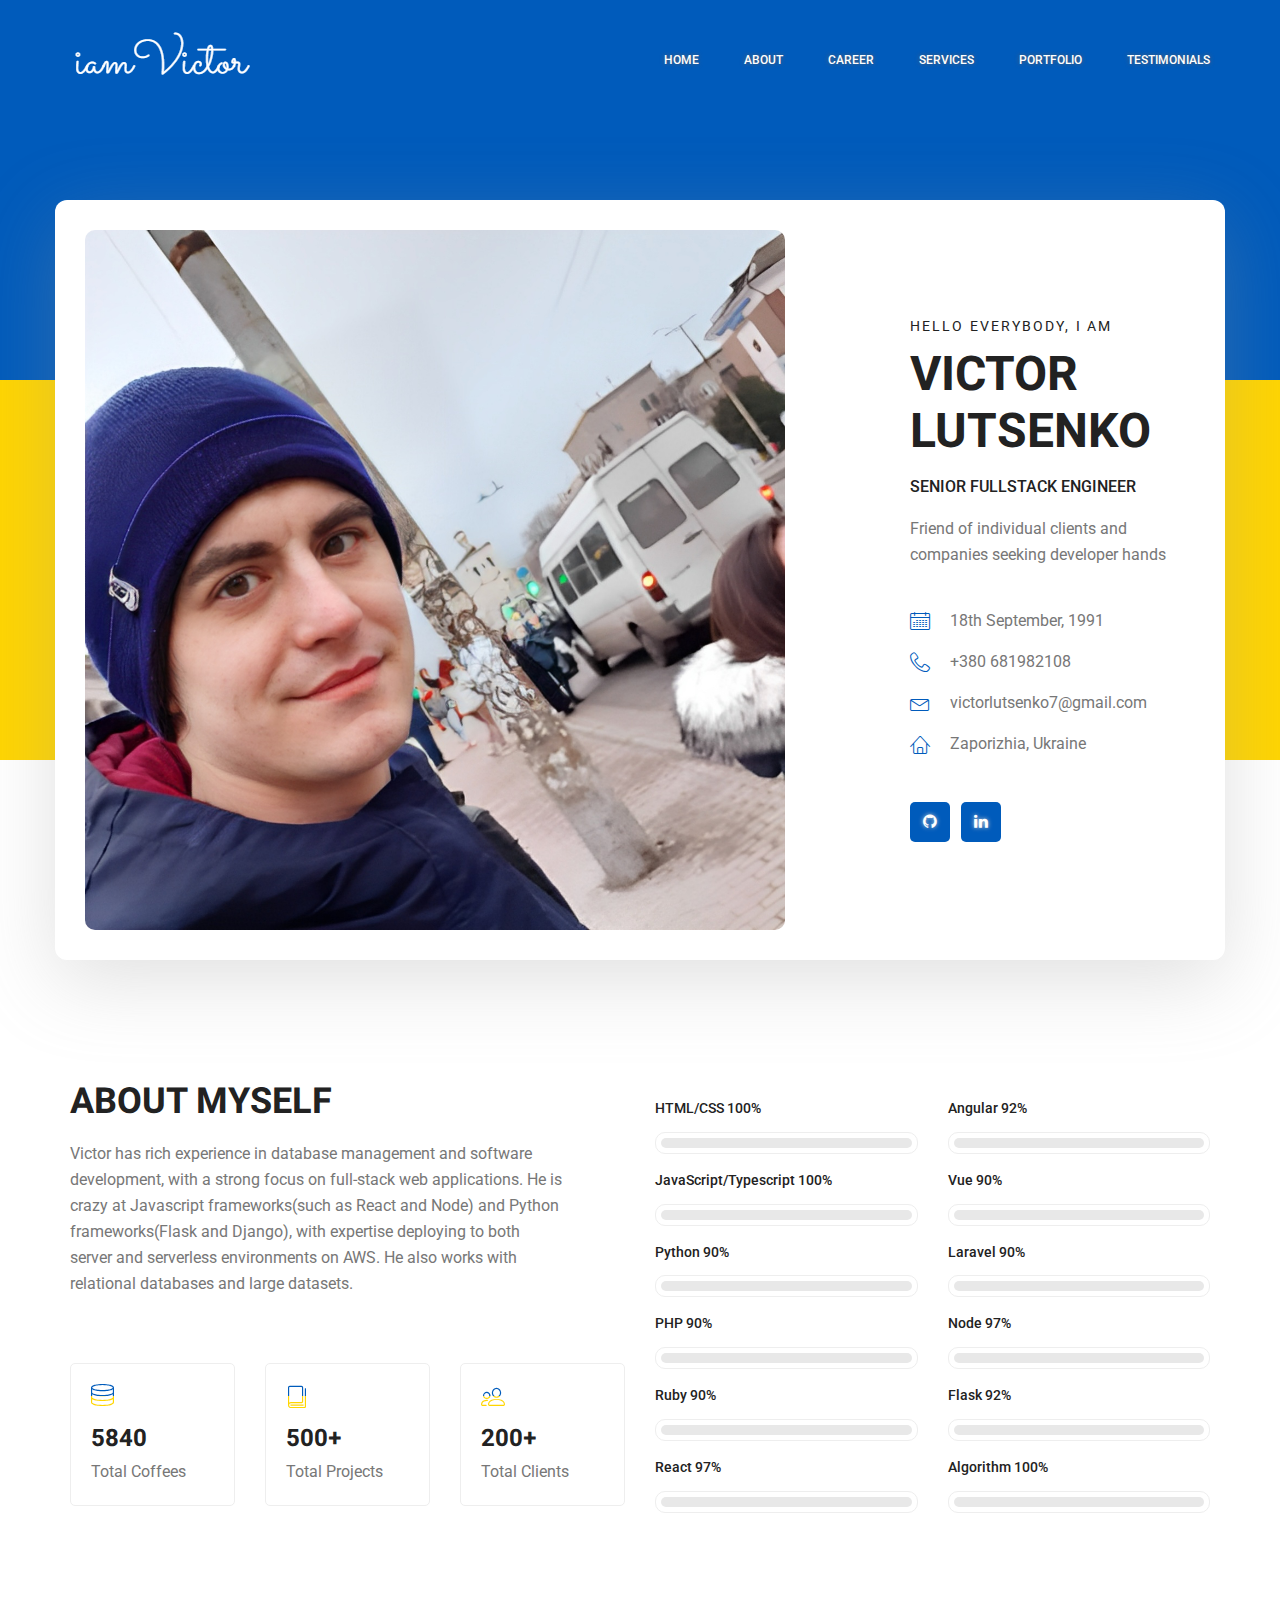
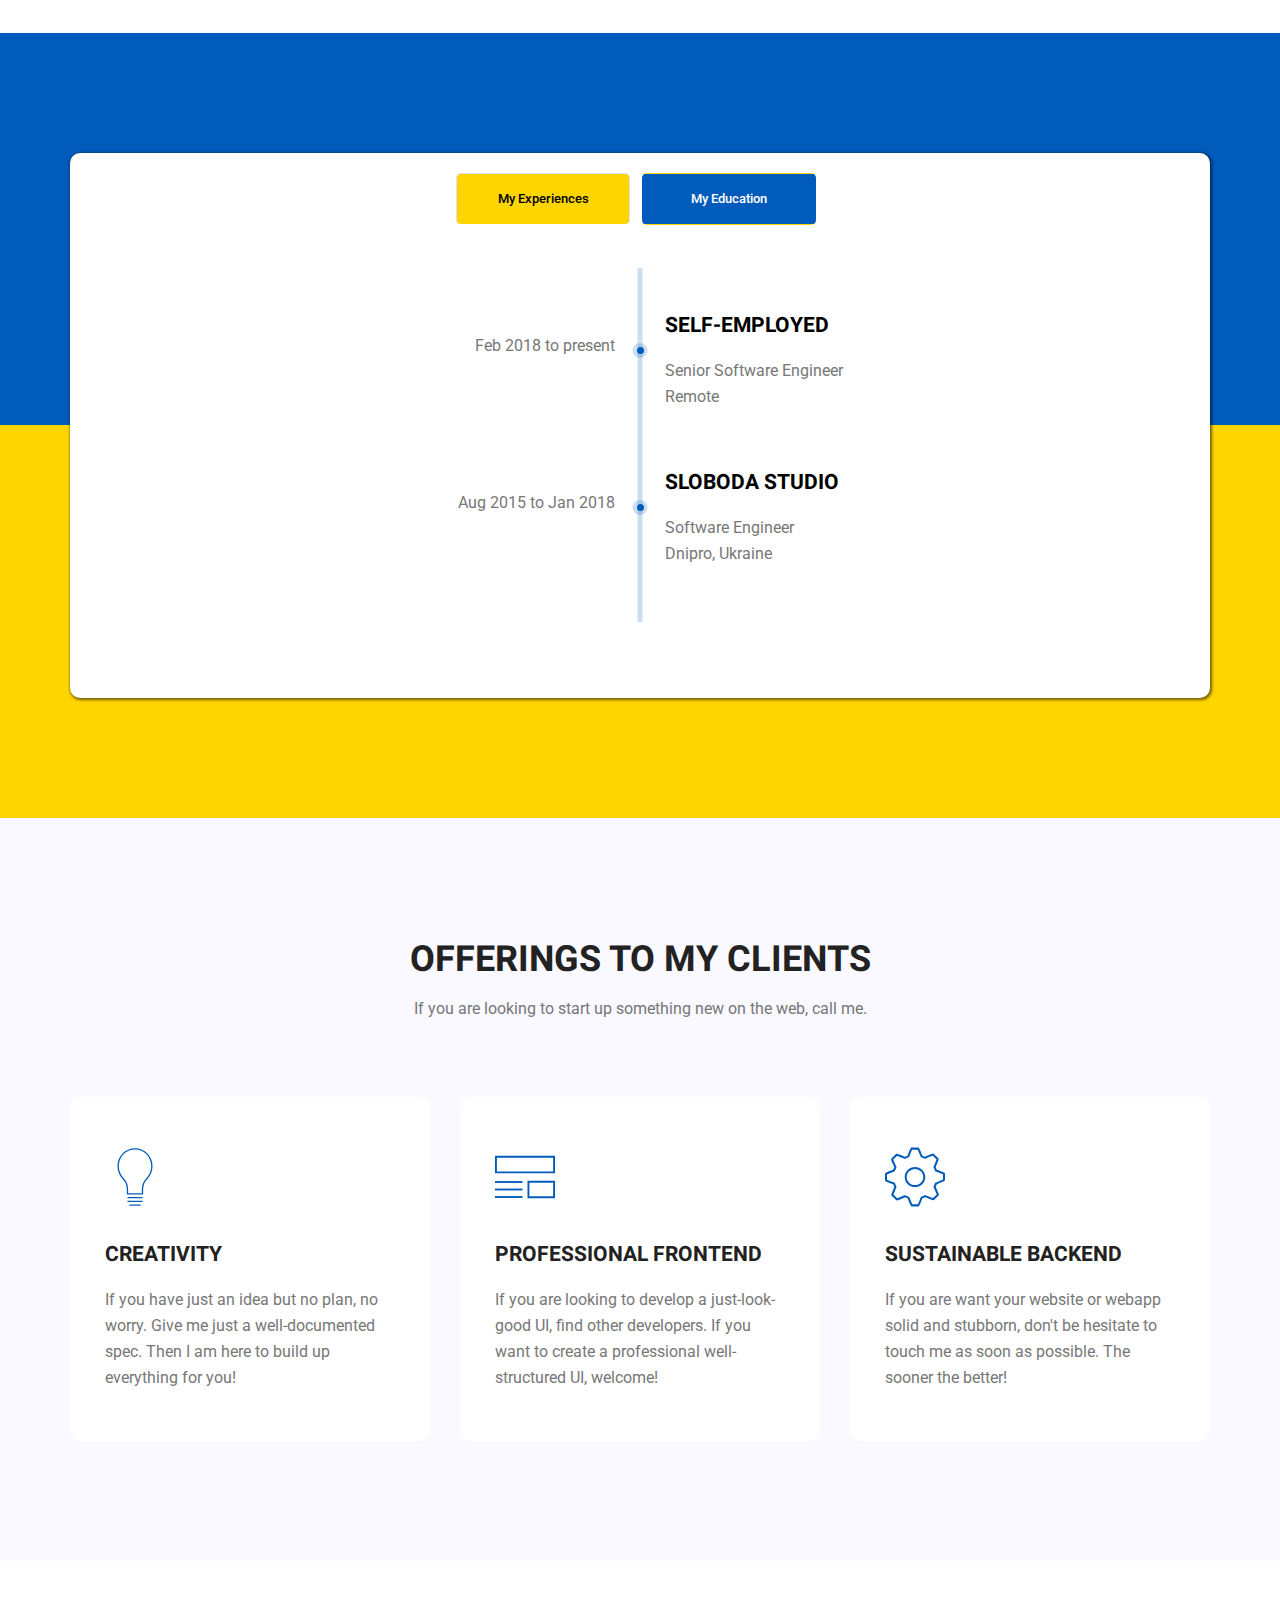
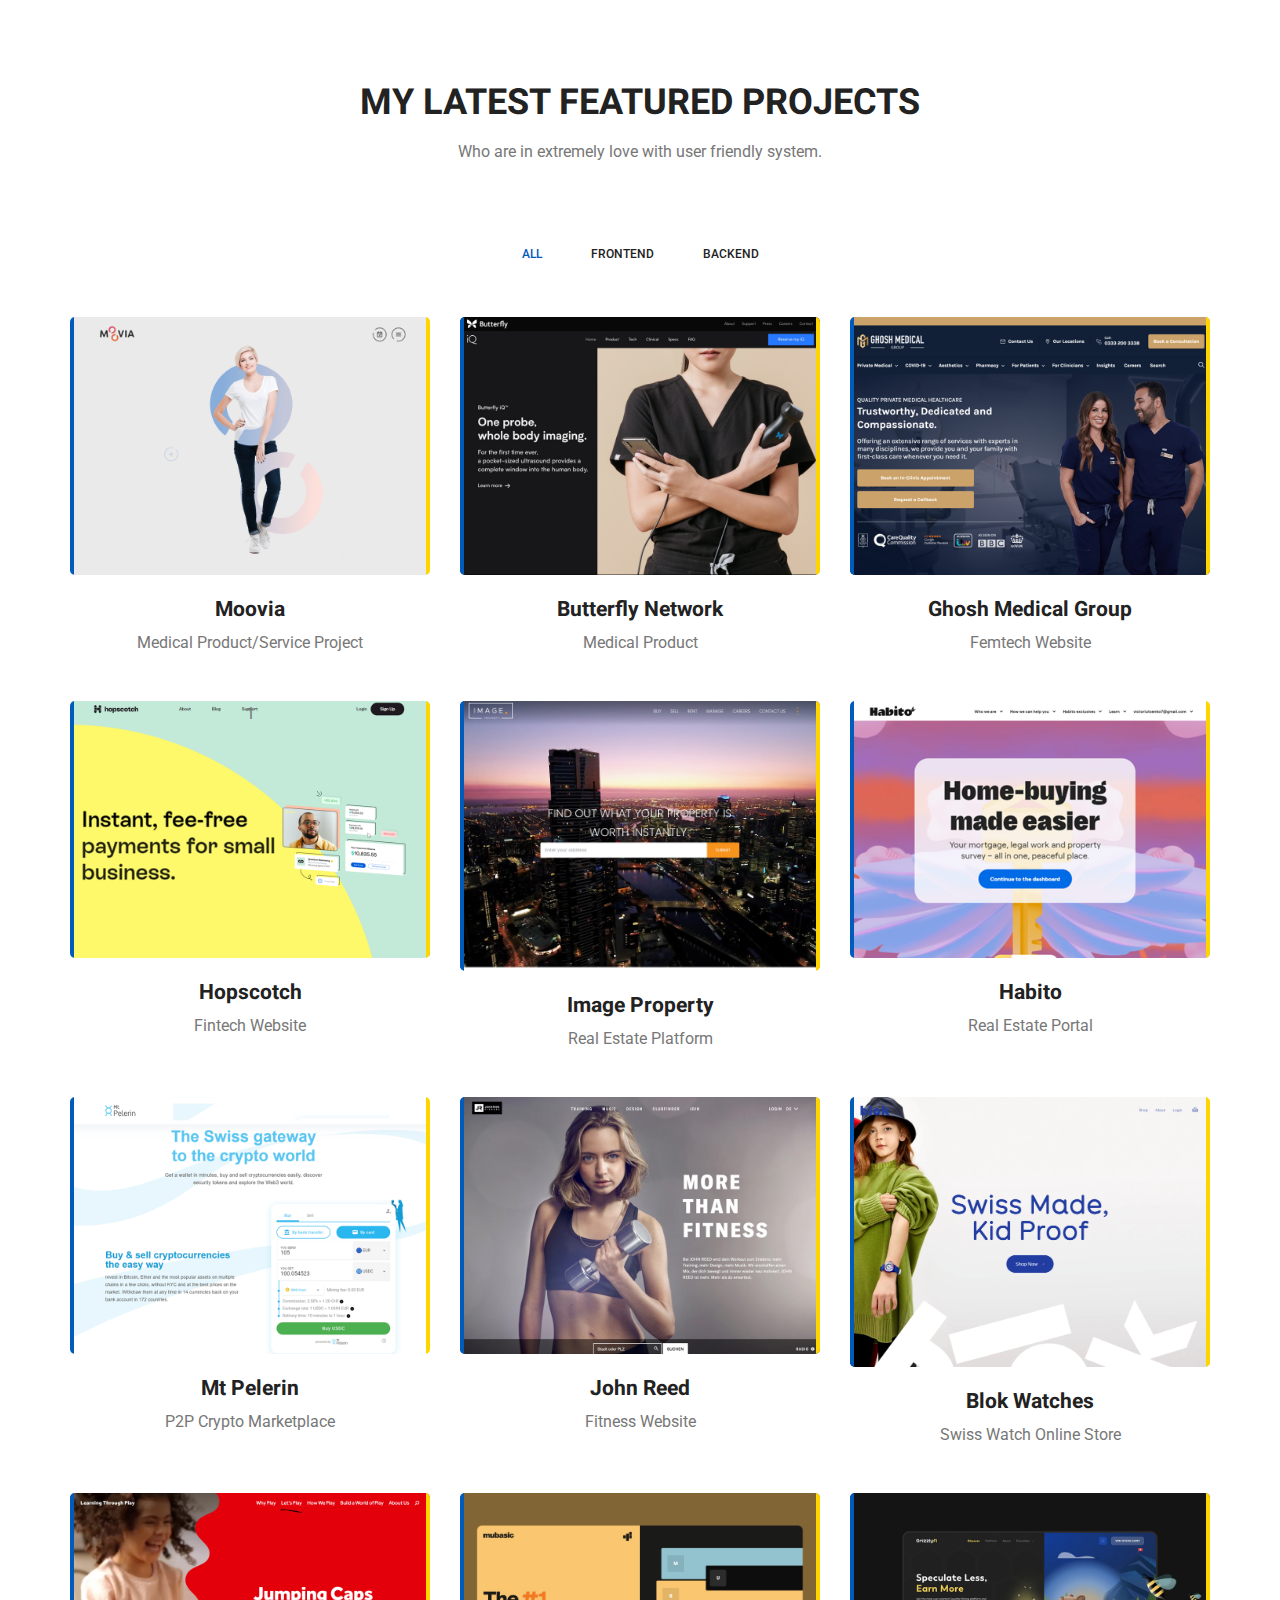
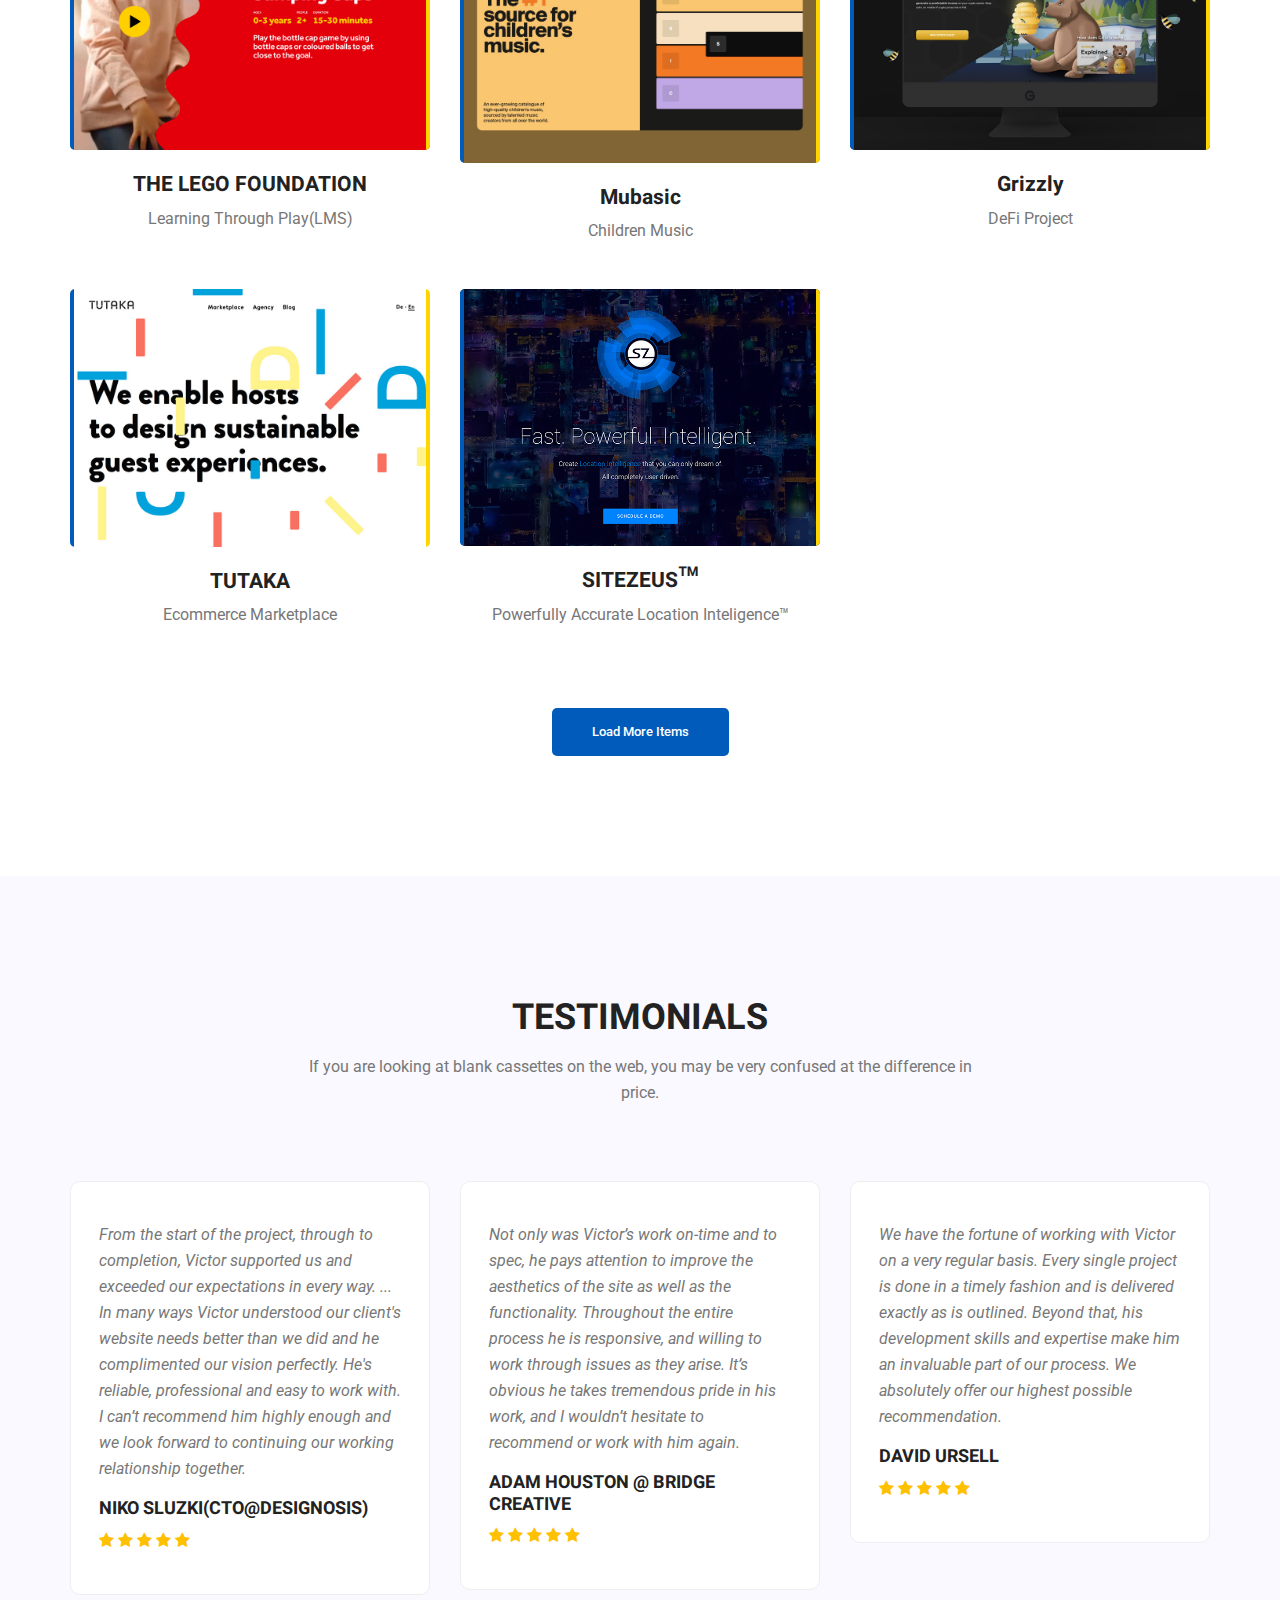
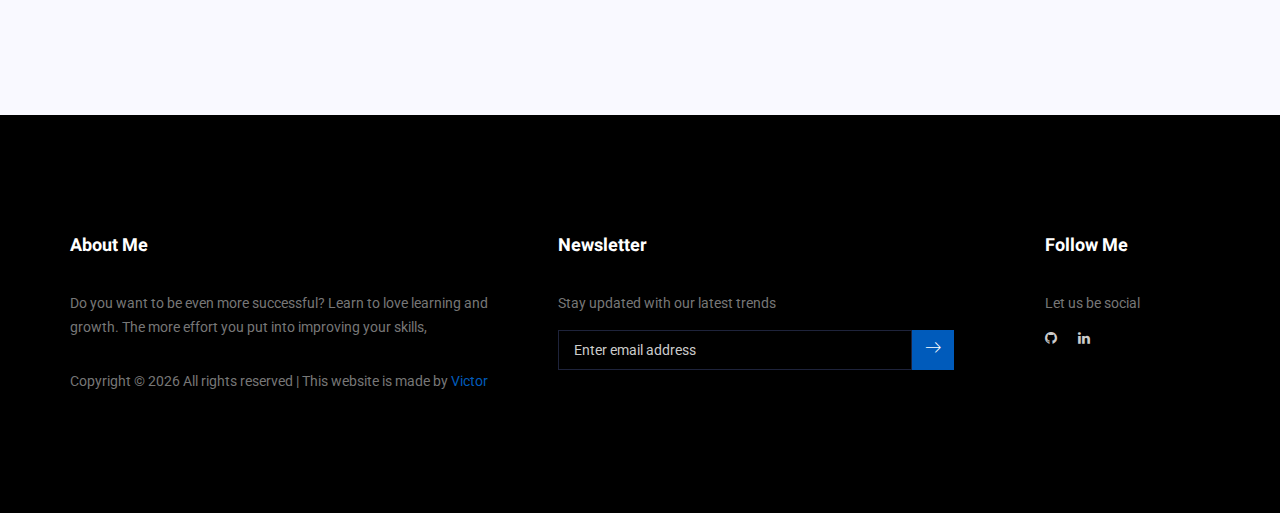
==== commit bc4b600e: "update layout" ====
--- a/index.html
+++ b/index.html
@@ -482,7 +482,7 @@
 										<div class="d-flex">
 											<p>
 												Feb 2018 to
-												present&nbsp;&nbsp;&nbsp;&nbsp;
+												present
 											</p>
 										</div>
 										<div class="media-body">
--- a/css/style.css
+++ b/css/style.css
@@ -3095,18 +3095,27 @@
   background-image: -ms-linear-gradient(270deg, rgb(0, 91, 187) 0%, rgb(0, 91, 187) 50%, rgb(255, 213, 0) 50%, rgb(255, 213, 0) 100%);
 }
 
+.tabs_inner {
+  background: #ffffff;
+  box-shadow: 1px 1px 3px 1px rgba(0, 0, 0, 0.5607843137);
+  padding: 20px;
+  border-radius: 10px;
+  min-height: 545px;
+}
 .tabs_inner .nav.nav-tabs {
   display: block;
   text-align: center;
   border: none;
-  margin-bottom: 120px;
+  margin-bottom: 40px;
 }
 .tabs_inner .nav.nav-tabs li {
   display: inline-block;
   margin-right: 8px;
+  margin-bottom: 8px;
 }
 .tabs_inner .nav.nav-tabs li a {
   margin: 0px;
+  width: 174px;
   line-height: 50px;
   border-radius: 5px;
   padding: 0px 40px;
@@ -3114,28 +3123,33 @@
   font-weight: 500;
   color: #fff;
   font-family: "Roboto", sans-serif;
-  border: 1px solid #9ab5f5;
-  background: rgba(255, 255, 255, 0.1);
+  background-image: -moz-linear-gradient(90deg, rgb(255, 213, 0) 0%, rgb(255, 213, 0) 50%, rgb(0, 91, 187) 50%, rgb(0, 91, 187) 100%);
+  background-image: -webkit-linear-gradient(90deg, rgb(255, 213, 0) 0%, rgb(255, 213, 0) 50%, rgb(0, 91, 187) 50%, rgb(0, 91, 187) 100%);
+  background-image: -ms-linear-gradient(90deg, rgb(255, 213, 0) 0%, rgb(255, 213, 0) 50%, rgb(0, 91, 187) 50%, rgb(0, 91, 187) 100%);
+  background-size: 200% 200%;
+  background-position: top;
 }
 .tabs_inner .nav.nav-tabs li a.active {
-  background: #fff;
-  color: #222222;
+  background-position: bottom;
+  color: black;
+}
+.tabs_inner .nav.nav-tabs li a:hover {
+  background-position: center;
 }
 .tabs_inner .tab-content .tab-pane .list {
-  max-width: 460px;
+  max-width: 550px;
   margin: auto;
   position: relative;
   padding-top: 40px;
   padding-bottom: 60px;
-  text-shadow: 0px 0px 4px rgba(0, 0, 0, 0.8901960784);
 }
 .tabs_inner .tab-content .tab-pane .list:before {
   content: "";
   height: 100%;
   width: 5px;
-  background: rgba(255, 255, 255, 0.2);
-  position: absolute;
-  left: 46%;
+  background: rgba(0, 91, 187, 0.2);
+  position: absolute;
+  left: 50%;
   transform: translateX(-50%);
   top: -5px;
 }
@@ -3148,9 +3162,9 @@
   width: 15px;
   border-radius: 50%;
   display: block;
-  background: rgba(255, 255, 255, 0.2);
-  position: absolute;
-  left: 46%;
+  background: rgba(0, 91, 187, 0.2);
+  position: absolute;
+  left: 50%;
   top: 30px;
   transform: translateX(-50%);
 }
@@ -3158,32 +3172,39 @@
   content: "";
   height: 7px;
   width: 7px;
-  background: #fff;
+  background: #005bbb;
   border-radius: 50%;
   position: absolute;
-  left: 52%;
+  left: 50%;
   top: 4px;
   transform: translateX(-50%);
 }
 .tabs_inner .tab-content .tab-pane .list li:last-child {
   margin-bottom: 0px;
 }
+.tabs_inner .tab-content .tab-pane .list li .media {
+  gap: 50px;
+}
 .tabs_inner .tab-content .tab-pane .list li .media .d-flex {
-  padding-right: 100px;
+  flex-basis: 50%;
+  justify-content: flex-end;
 }
 .tabs_inner .tab-content .tab-pane .list li .media .d-flex p {
-  color: rgba(255, 255, 255, 0.75);
+  color: #777;
   margin-bottom: 0px;
   padding-top: 20px;
 }
+.tabs_inner .tab-content .tab-pane .list li .media .media-body {
+  flex-basis: 50%;
+}
 .tabs_inner .tab-content .tab-pane .list li .media .media-body h4 {
-  color: #fff;
+  color: #000;
   font-size: 21px;
   text-transform: uppercase;
   margin-bottom: 20px;
 }
 .tabs_inner .tab-content .tab-pane .list li .media .media-body p {
-  color: rgba(255, 255, 255, 0.75);
+  color: #777;
   margin-bottom: 0px;
 }
 
--- a/css/responsive.css
+++ b/css/responsive.css
@@ -426,6 +426,7 @@
 	.tabs_inner .tab-content .tab-pane .list li .media .d-flex {
 		padding-right: 0px;
 		padding-bottom: 18px;
+        justify-content: flex-start;
 	}
 	.tabs_inner .tab-content .tab-pane .list li .media {
 		display: block;
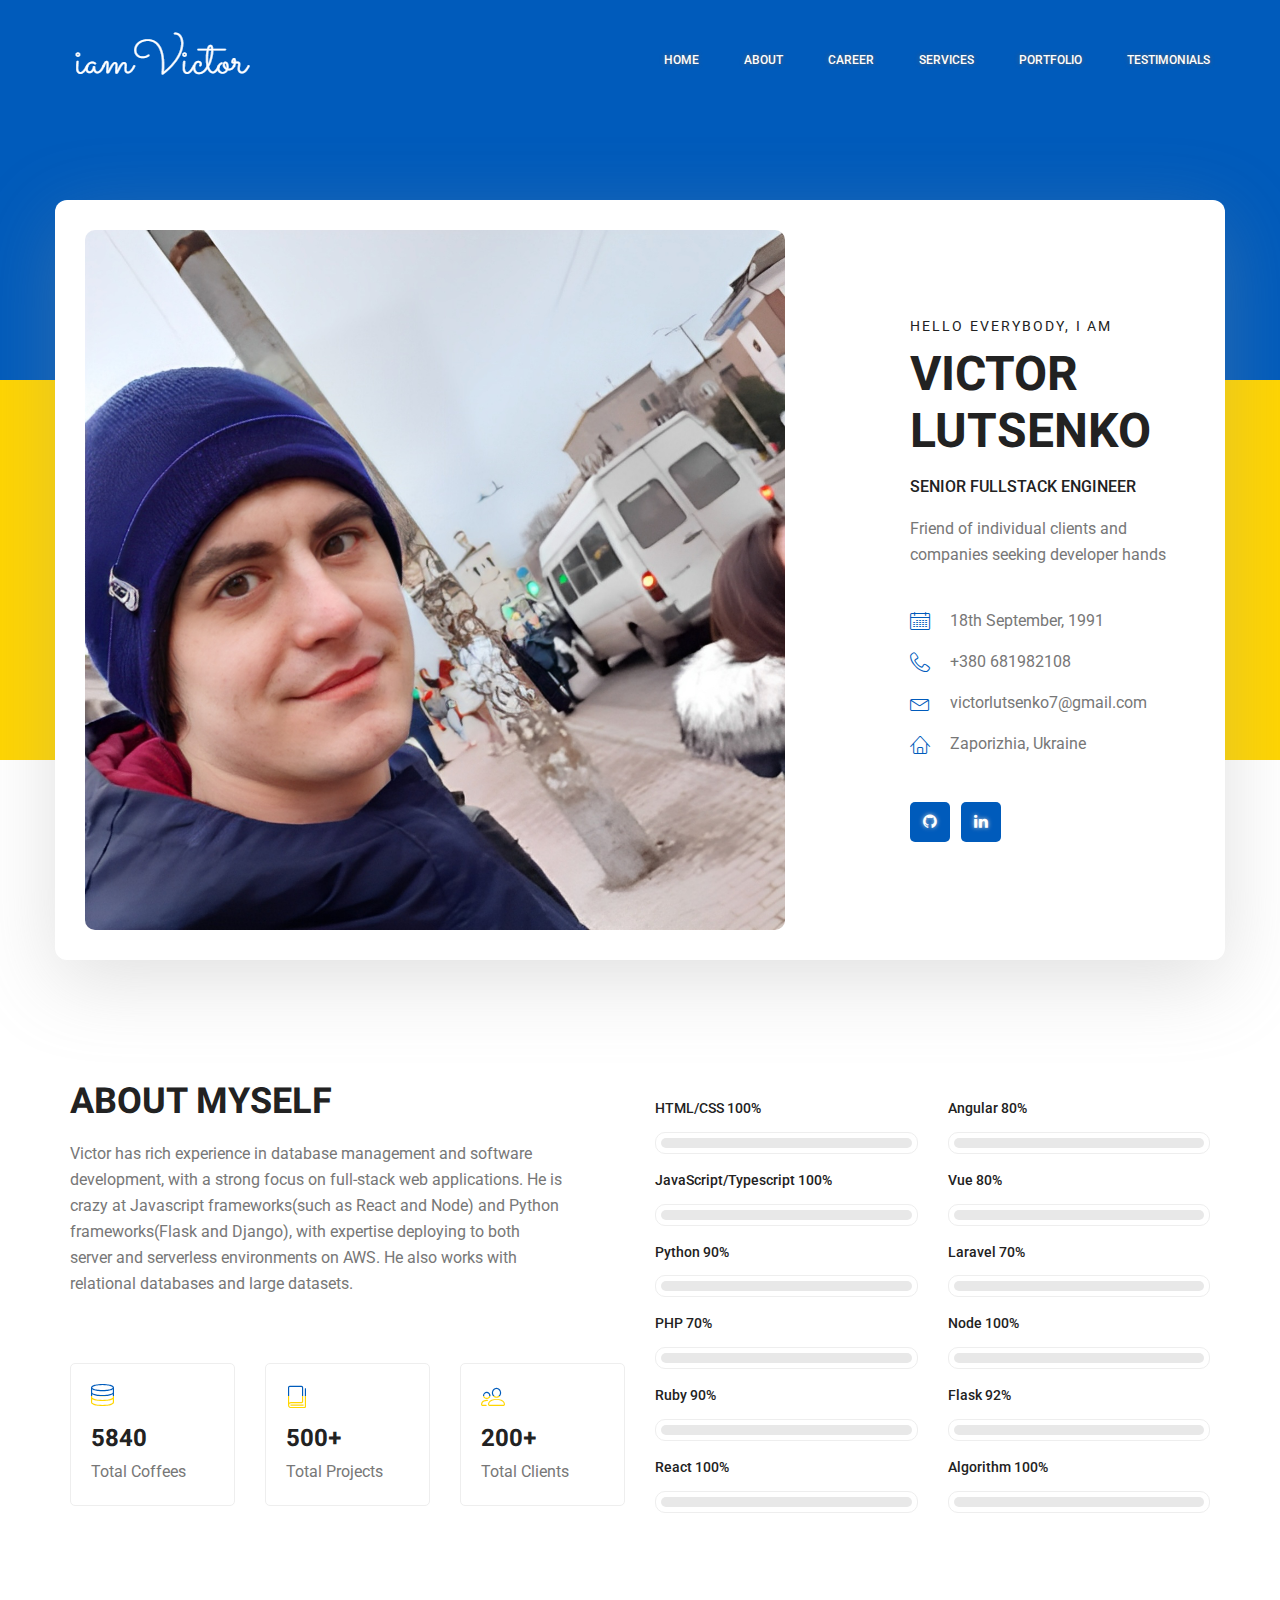
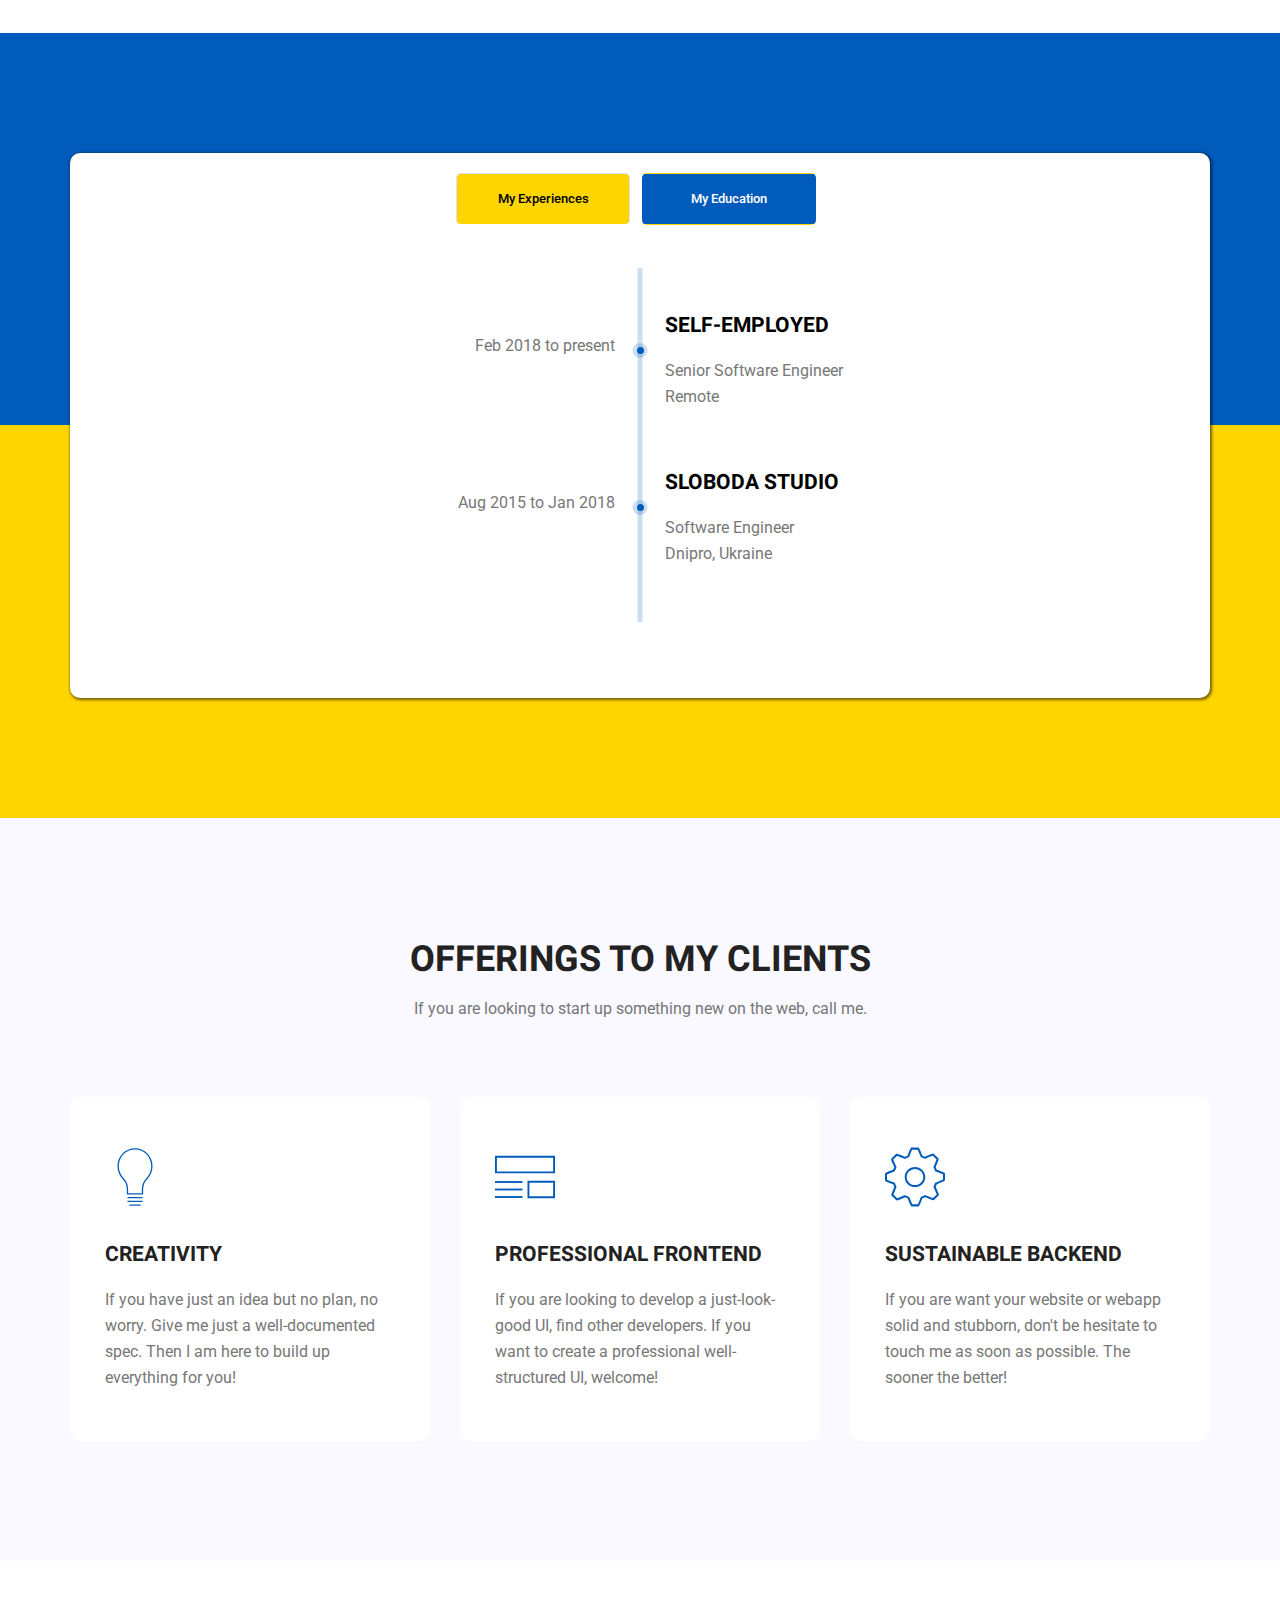
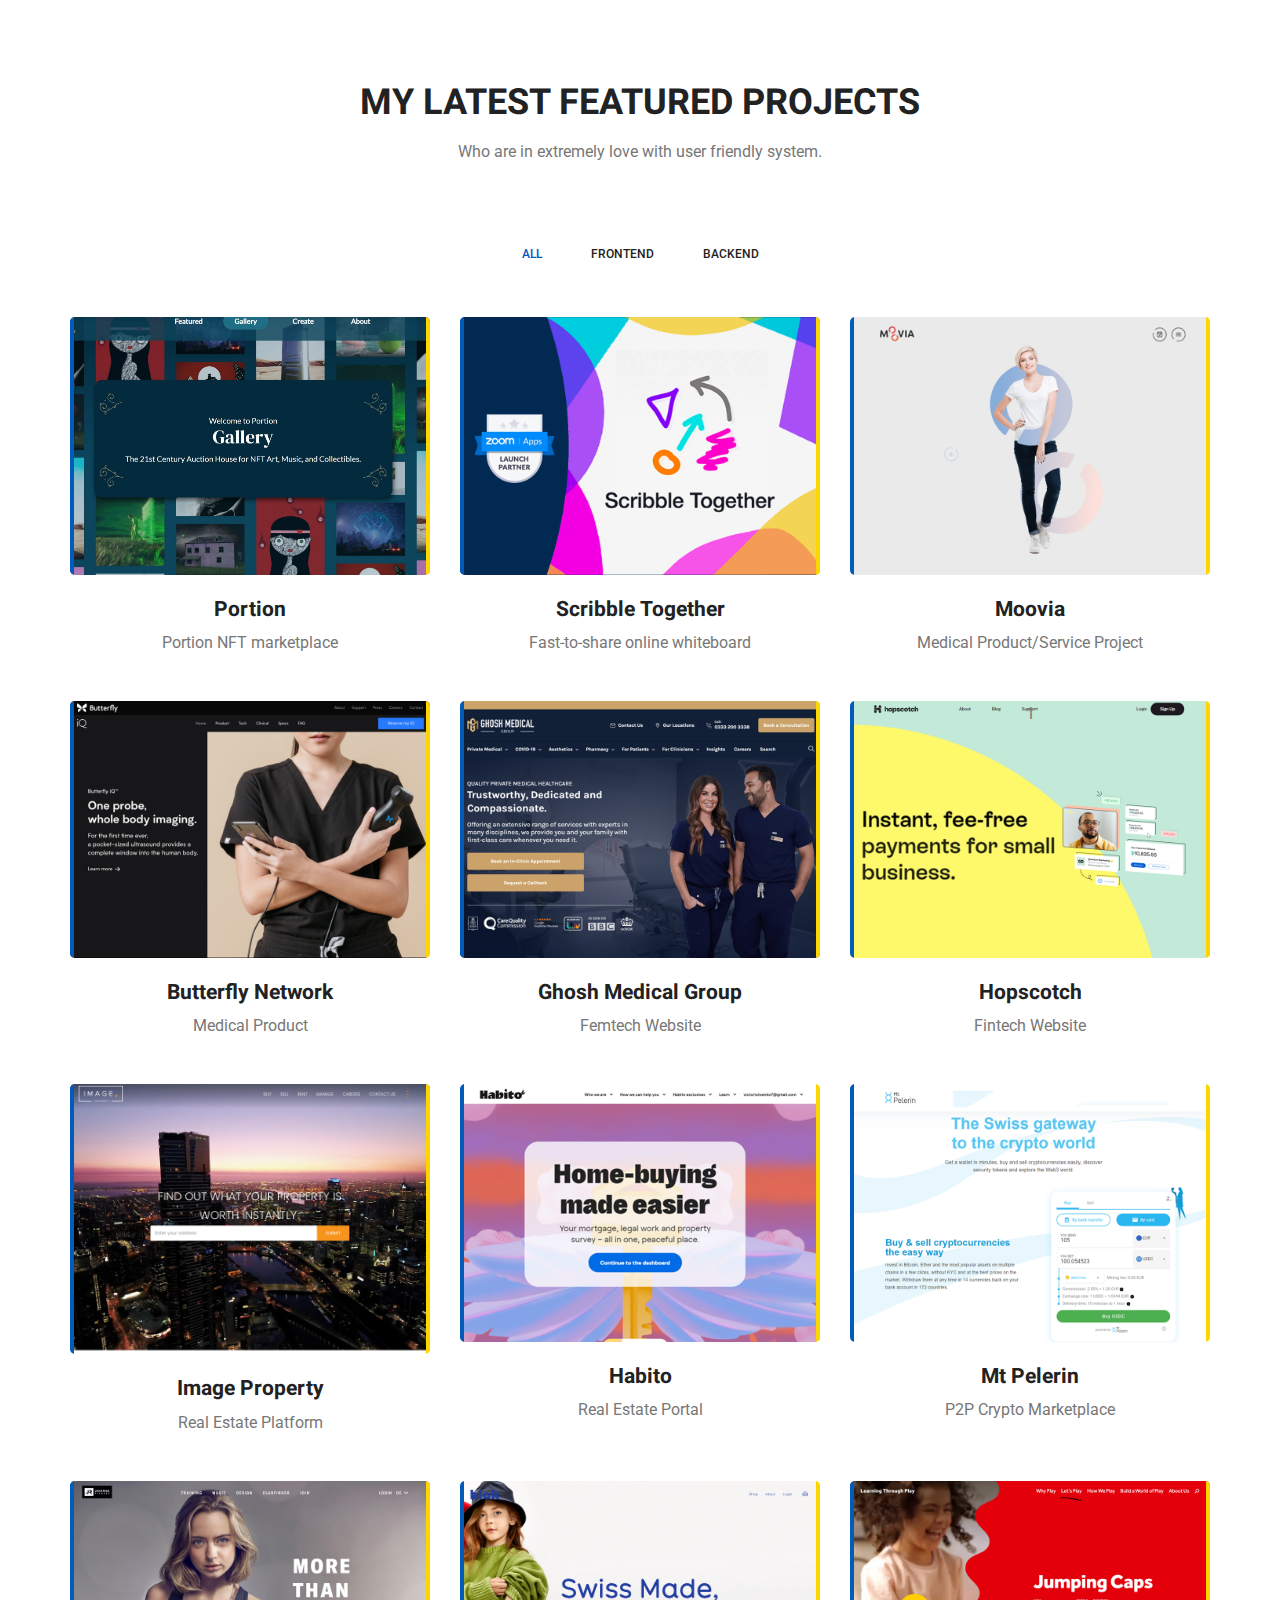
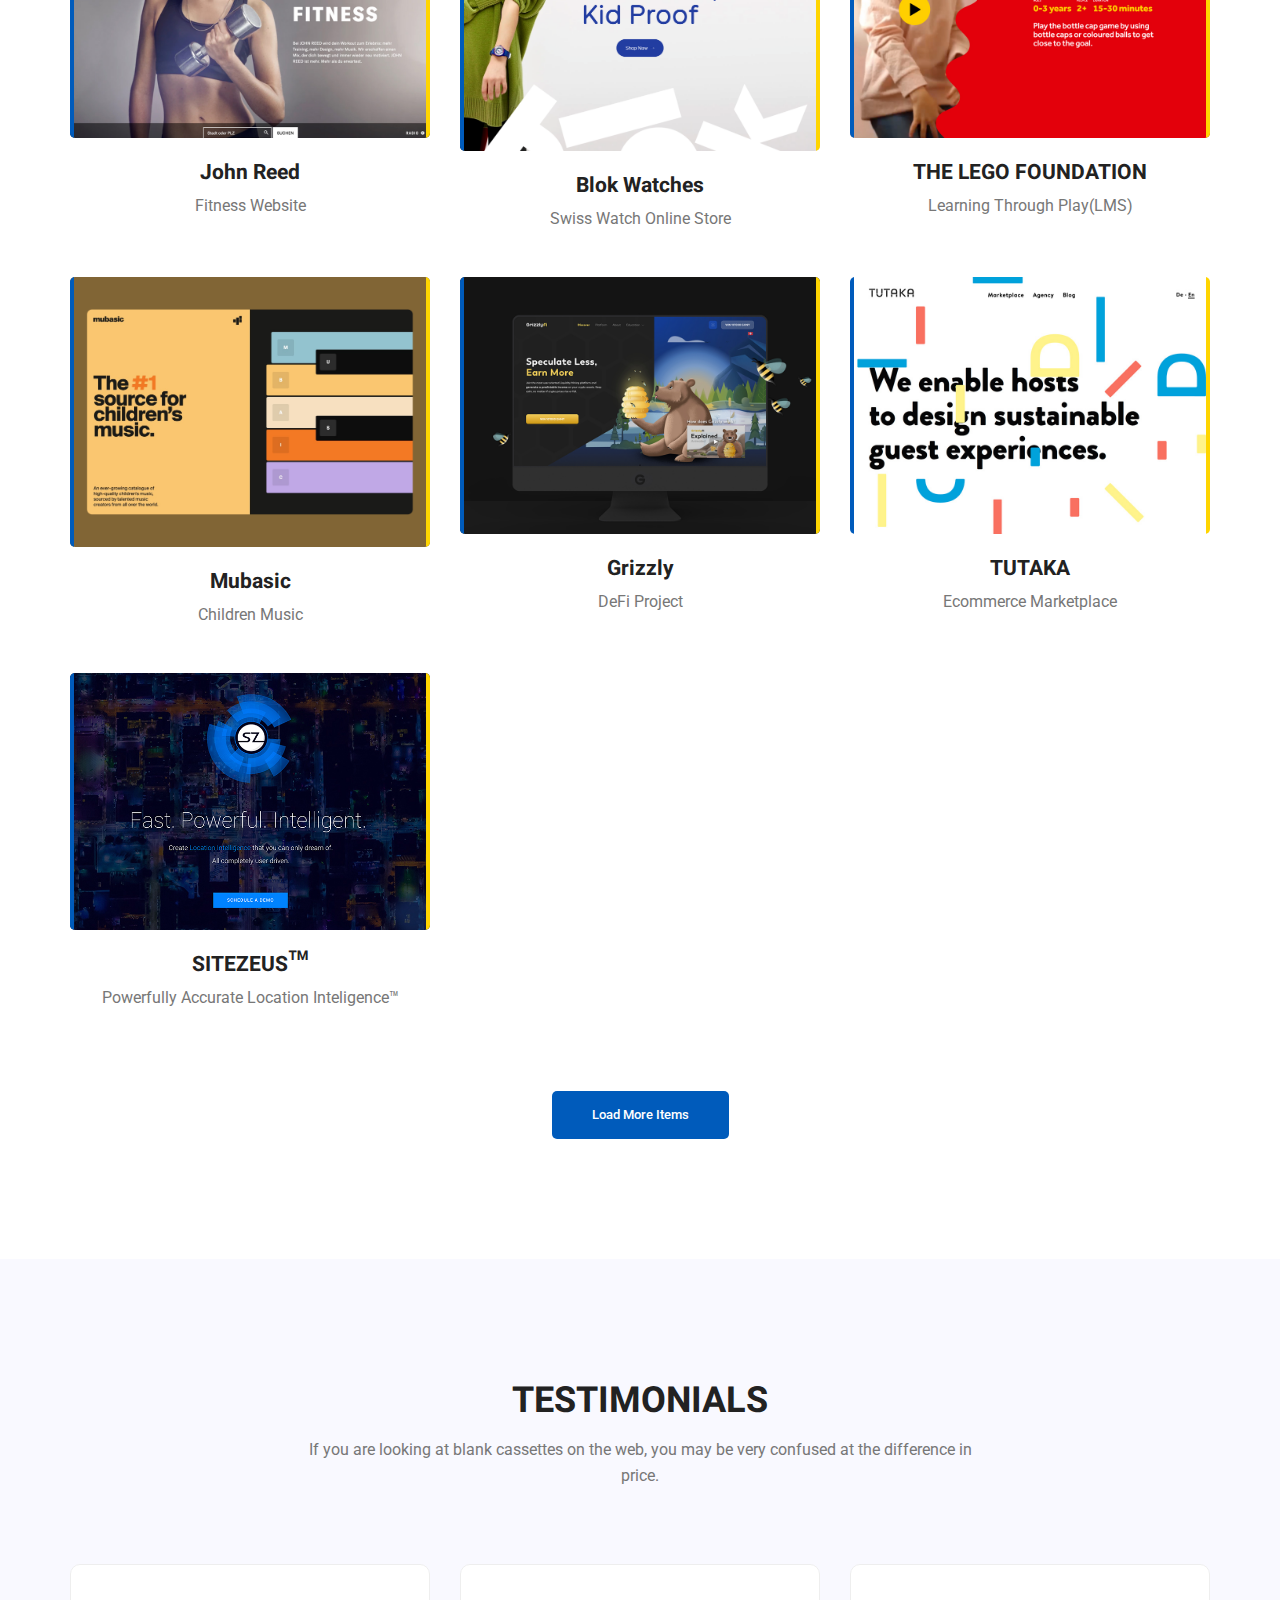
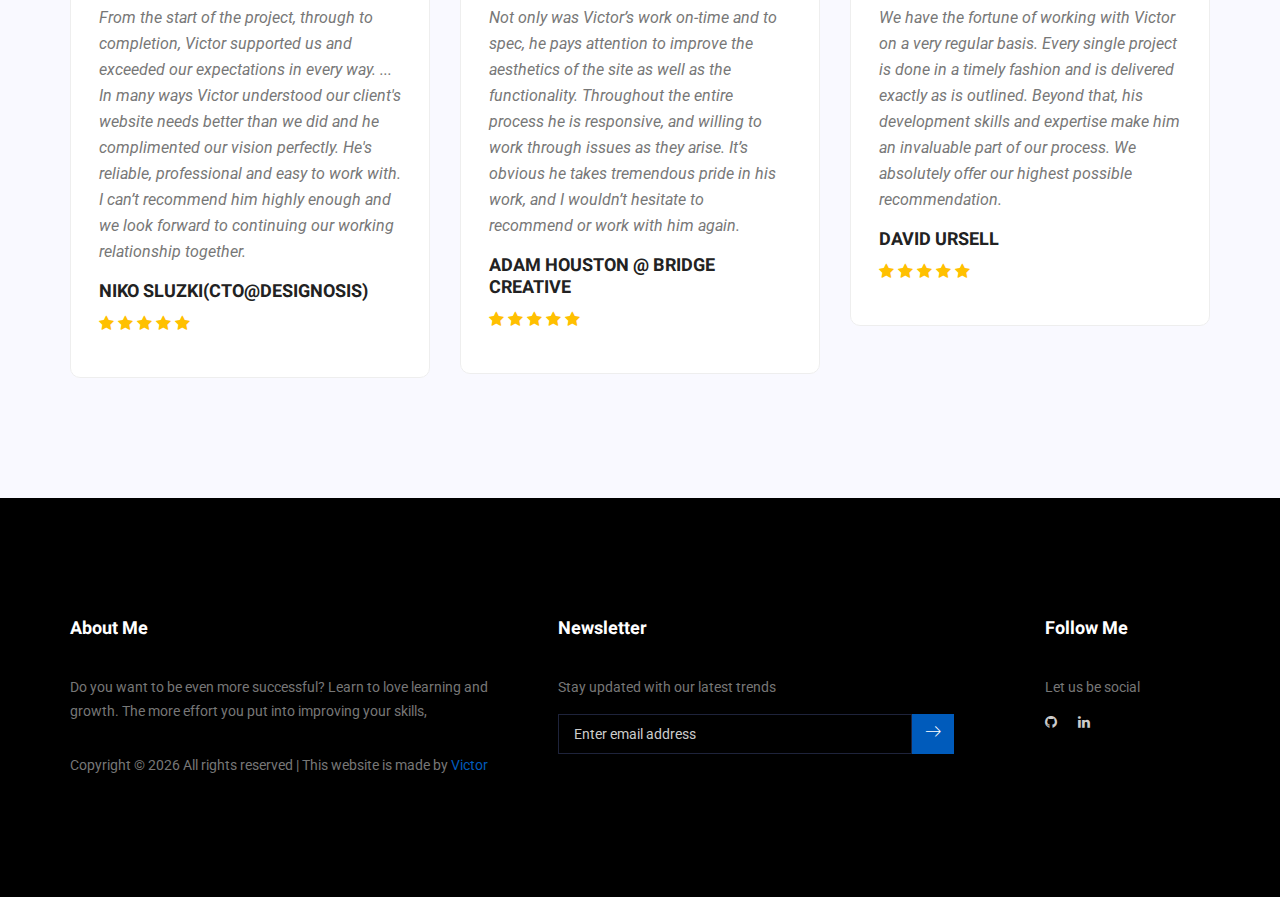
==== commit 92922636: "Update" ====
--- a/index.html
+++ b/index.html
@@ -25,6 +25,31 @@
 		<!-- main css -->
 		<link rel="stylesheet" href="css/style.css" />
 		<link rel="stylesheet" href="css/responsive.css" />
+        <meta name="author" content="Victor Lutsenko" />
+		<meta name="language" content="english" />
+		<meta name="distribution" content="global" />
+		<meta
+			name="description"
+			content="Ethusiastic full-stack developer"
+		/>
+		<meta name="twitter:widgets:csp" content="on" />
+		<meta
+			name="keywords"
+			content="Victor Lutsenko, Victor Lutsenko Developer, iamvictor, I am Victor, Full-stack developer, Web developer, Front-end developer, Back-end developer, Senior Developer, graphic design, web design, website design, website builder, web designer, webdesign, ecommerce website, web design company, website creator, website designer, responsive web design, web development company, best website design, web design software, web page design, build a website, web developer salary, design website, web design courses, how to design a website, web design inspiration, website layout, web designer salary, web application development"
+		/>
+		<meta name="robots" content="index, follow" />
+		<meta name="twitter:card" content="summary_large_image" />
+		<meta
+			name="twitter:image"
+			content="https://iamvictor.netlify.app/img/Victor.jpg"
+		/>
+		<meta
+			property="og:image"
+			content="https://iamvictor.netlify.app/img/Victor.jpg"
+		/>
+		<meta property="og:site_name" content="Victor Lutsenko" />
+		<meta property="og:title" content="Victor Lutsenko" />
+        <meta name="google-site-verification" content="BmI4e0qJTdE652L343DG21q7bs9_lqVOMmw5_bMAnzo" />
 	</head>
 	<body>
 		<!--================Header Menu Area =================-->
@@ -278,14 +303,14 @@
 									</div>
 									<div class="skill_item">
 										<h4>
-											PHP <span class="counter">90</span>%
+											PHP <span class="counter">70</span>%
 										</h4>
 										<div class="progress_br">
 											<div class="progress">
 												<div
 													class="progress-bar"
 													role="progressbar"
-													aria-valuenow="90"
+													aria-valuenow="70"
 													aria-valuemin="0"
 													aria-valuemax="100"
 												></div>
@@ -312,14 +337,14 @@
 									<div class="skill_item">
 										<h4>
 											React
-											<span class="counter">97</span>%
+											<span class="counter">100</span>%
 										</h4>
 										<div class="progress_br">
 											<div class="progress">
 												<div
 													class="progress-bar"
 													role="progressbar"
-													aria-valuenow="97"
+													aria-valuenow="100"
 													aria-valuemin="0"
 													aria-valuemax="100"
 												></div>
@@ -331,14 +356,14 @@
 									<div class="skill_item">
 										<h4>
 											Angular
-											<span class="counter">92</span>%
+											<span class="counter">80</span>%
 										</h4>
 										<div class="progress_br">
 											<div class="progress">
 												<div
 													class="progress-bar"
 													role="progressbar"
-													aria-valuenow="92"
+													aria-valuenow="80"
 													aria-valuemin="0"
 													aria-valuemax="100"
 												></div>
@@ -347,14 +372,14 @@
 									</div>
 									<div class="skill_item">
 										<h4>
-											Vue <span class="counter">90</span>%
+											Vue <span class="counter">80</span>%
 										</h4>
 										<div class="progress_br">
 											<div class="progress">
 												<div
 													class="progress-bar"
 													role="progressbar"
-													aria-valuenow="90"
+													aria-valuenow="80"
 													aria-valuemin="0"
 													aria-valuemax="100"
 												></div>
@@ -364,14 +389,14 @@
 									<div class="skill_item">
 										<h4>
 											Laravel
-											<span class="counter">90</span>%
+											<span class="counter">70</span>%
 										</h4>
 										<div class="progress_br">
 											<div class="progress">
 												<div
 													class="progress-bar"
 													role="progressbar"
-													aria-valuenow="90"
+													aria-valuenow="70"
 													aria-valuemin="0"
 													aria-valuemax="100"
 												></div>
@@ -381,14 +406,14 @@
 									<div class="skill_item">
 										<h4>
 											Node
-											<span class="counter">97</span>%
+											<span class="counter">100</span>%
 										</h4>
 										<div class="progress_br">
 											<div class="progress">
 												<div
 													class="progress-bar"
 													role="progressbar"
-													aria-valuenow="97"
+													aria-valuenow="100"
 													aria-valuemin="0"
 													aria-valuemax="100"
 												></div>
@@ -637,6 +662,115 @@
 			</div>
 			<div class="container">
 				<div class="gallery_f_inner row imageGallery1">
+                    <div class="col-lg-4 col-md-4 col-sm-6 frontend backend web3 marketplace">
+                        <div class="h_gallery_item">
+                            <div class="g_img_item">
+                                <img
+                                    class="img-fluid"
+                                    src="img/gallery/cover22.png"
+                                    alt=""
+                                />
+                                <div class="gallery-item-action">
+                                    <a
+                                        class="light"
+                                        href="img/gallery/cover22.png"
+                                    >
+                                        <svg
+                                            xmlns="http://www.w3.org/2000/svg"
+                                            width="752px"
+                                            height="752pt"
+                                            version="1.1"
+                                            viewBox="0 0 752 752"
+                                            style="
+                                                width: 108px;
+                                                height: 99px;
+                                                fill: white;
+                                            "
+                                        >
+                                            <path
+                                                d="m480.54 360.06-157.02-124.23c-6.1133-4.8359-14.441-5.7578-21.457-2.3594-7.0039 3.3867-11.461 10.5-11.461 18.281v248.48c0 7.7969 4.457 14.898 11.461 18.293 2.8242 1.3516 5.8359 2.0273 8.8516 2.0273 4.4844 0 8.957-1.4883 12.617-4.3945l157.02-124.23c4.8633-3.8594 7.707-9.7383 7.707-15.938-0.003906-6.1992-2.8516-12.086-7.7188-15.938z"
+                                            />
+                                        </svg>
+                                    </a>
+                                    <a
+                                        class="link"
+                                        target="_blank"
+                                        href="https://portion.io/"
+                                    >
+                                        <svg
+                                            width="14"
+                                            height="14"
+                                            viewBox="0 0 14 14"
+                                        >
+                                            <path
+                                                d="M10.8101 1.96222L0.726954 12.0453L1.66171 12.9801L11.7448 2.89698L11.9344 9.4447L13.208 9.07311L13.0134 2.35278C12.9877 1.46249 12.2434 0.718185 11.3531 0.692412L4.80762 0.502924L4.43487 1.77539L10.8101 1.96222Z"
+                                                fill="white"
+                                                stroke="white"
+                                                stroke-width="0.542084"
+                                            ></path>
+                                        </svg>
+                                    </a>
+                                </div>
+                            </div>
+                            <div class="g_item_text">
+                                <h4>Portion</h4>
+                                <p>Portion NFT marketplace</p>
+                            </div>
+                        </div>
+                    </div>
+                    <div class="col-lg-4 col-md-4 col-sm-6 frontend backend app">
+                        <div class="h_gallery_item">
+                            <div class="g_img_item">
+                                <img
+                                    class="img-fluid"
+                                    src="img/gallery/cover21.jpg"
+                                    alt=""
+                                />
+                                <div class="gallery-item-action">
+                                    <a
+                                        class="light"
+                                        href="img/gallery/cover21.jpg"
+                                        ><svg
+                                            xmlns="http://www.w3.org/2000/svg"
+                                            width="752px"
+                                            height="752pt"
+                                            version="1.1"
+                                            viewBox="0 0 752 752"
+                                            style="
+                                                width: 108px;
+                                                height: 99px;
+                                                fill: white;
+                                            "
+                                        >
+                                            <path
+                                                d="m480.54 360.06-157.02-124.23c-6.1133-4.8359-14.441-5.7578-21.457-2.3594-7.0039 3.3867-11.461 10.5-11.461 18.281v248.48c0 7.7969 4.457 14.898 11.461 18.293 2.8242 1.3516 5.8359 2.0273 8.8516 2.0273 4.4844 0 8.957-1.4883 12.617-4.3945l157.02-124.23c4.8633-3.8594 7.707-9.7383 7.707-15.938-0.003906-6.1992-2.8516-12.086-7.7188-15.938z"
+                                            /></svg></a>
+                                    <a
+                                        class="link"
+                                        target="_blank"
+                                        href="https://www.scribbletogether.com/"
+                                    >
+                                        <svg
+                                            width="14"
+                                            height="14"
+                                            viewBox="0 0 14 14"
+                                        >
+                                            <path
+                                                d="M10.8101 1.96222L0.726954 12.0453L1.66171 12.9801L11.7448 2.89698L11.9344 9.4447L13.208 9.07311L13.0134 2.35278C12.9877 1.46249 12.2434 0.718185 11.3531 0.692412L4.80762 0.502924L4.43487 1.77539L10.8101 1.96222Z"
+                                                fill="white"
+                                                stroke="white"
+                                                stroke-width="0.542084"
+                                            ></path>
+                                        </svg>
+                                    </a>
+                                </div>
+                            </div>
+                            <div class="g_item_text">
+                                <h4>Scribble Together</h4>
+                                <p>Fast-to-share online whiteboard</p>
+                            </div>
+                        </div>
+                    </div>
 					<div class="col-lg-4 col-md-4 col-sm-6 frontend">
 						<div class="h_gallery_item">
 							<div class="g_img_item">
@@ -648,7 +782,7 @@
 								<div class="gallery-item-action">
 									<a
 										class="light"
-										href="img/gallery/moovia.gif"
+										href="img/gallery/cover1.png"
 									>
 										<svg
 											xmlns="http://www.w3.org/2000/svg"
@@ -704,7 +838,7 @@
 								<div class="gallery-item-action">
 									<a
 										class="light"
-										href="img/gallery/butterflynetwork.gif"
+										href="img/gallery/cover2.png"
 										><svg
 											xmlns="http://www.w3.org/2000/svg"
 											width="752px"
@@ -757,7 +891,7 @@
 								<div class="gallery-item-action">
 									<a
 										class="light"
-										href="img/gallery/drarunghosh.gif"
+										href="img/gallery/cover3.png"
 										><svg
 											xmlns="http://www.w3.org/2000/svg"
 											width="752px"
@@ -1075,7 +1209,7 @@
 								<div class="gallery-item-action">
 									<a
 										class="light"
-										href="img/gallery/blokwatch.gif"
+										href="img/gallery/cover9.png"
 										><svg
 											xmlns="http://www.w3.org/2000/svg"
 											width="752px"
@@ -1170,7 +1304,7 @@
 							</div>
 						</div>
 					</div>
-                    <div class="col-lg-4 col-md-4 col-sm-6 frontend backend">
+                    <div class="col-lg-4 col-md-4 col-sm-6 frontend">
 						<div class="h_gallery_item">
 							<div class="g_img_item">
 								<img
@@ -1181,7 +1315,7 @@
 								<div class="gallery-item-action">
 									<a
 										class="light"
-										href="img/gallery/mubasic.gif"
+										href="img/gallery/cover11.png"
 										><svg
 											xmlns="http://www.w3.org/2000/svg"
 											width="752px"
--- a/css/style.css
+++ b/css/style.css
@@ -275,9 +275,8 @@
   top: -70px;
   left: 0;
   right: 0;
-  background-image: -moz-linear-gradient(90deg, rgb(255, 213, 0) 0%, rgb(255, 213, 0) 50%, rgb(0, 91, 187) 50%, rgb(0, 91, 187) 100%);
-  background-image: -webkit-linear-gradient(90deg, rgb(255, 213, 0) 0%, rgb(255, 213, 0) 50%, rgb(0, 91, 187) 50%, rgb(0, 91, 187) 100%);
-  background-image: -ms-linear-gradient(90deg, rgb(255, 213, 0) 0%, rgb(255, 213, 0) 50%, rgb(0, 91, 187) 50%, rgb(0, 91, 187) 100%);
+  background-color: rgb(0, 91, 187);
+  border-bottom: 5px solid #ffd500;
   transform: translateY(70px);
   transition: transform 500ms ease, background 500ms ease;
   -webkit-transition: transform 500ms ease, background 500ms ease;
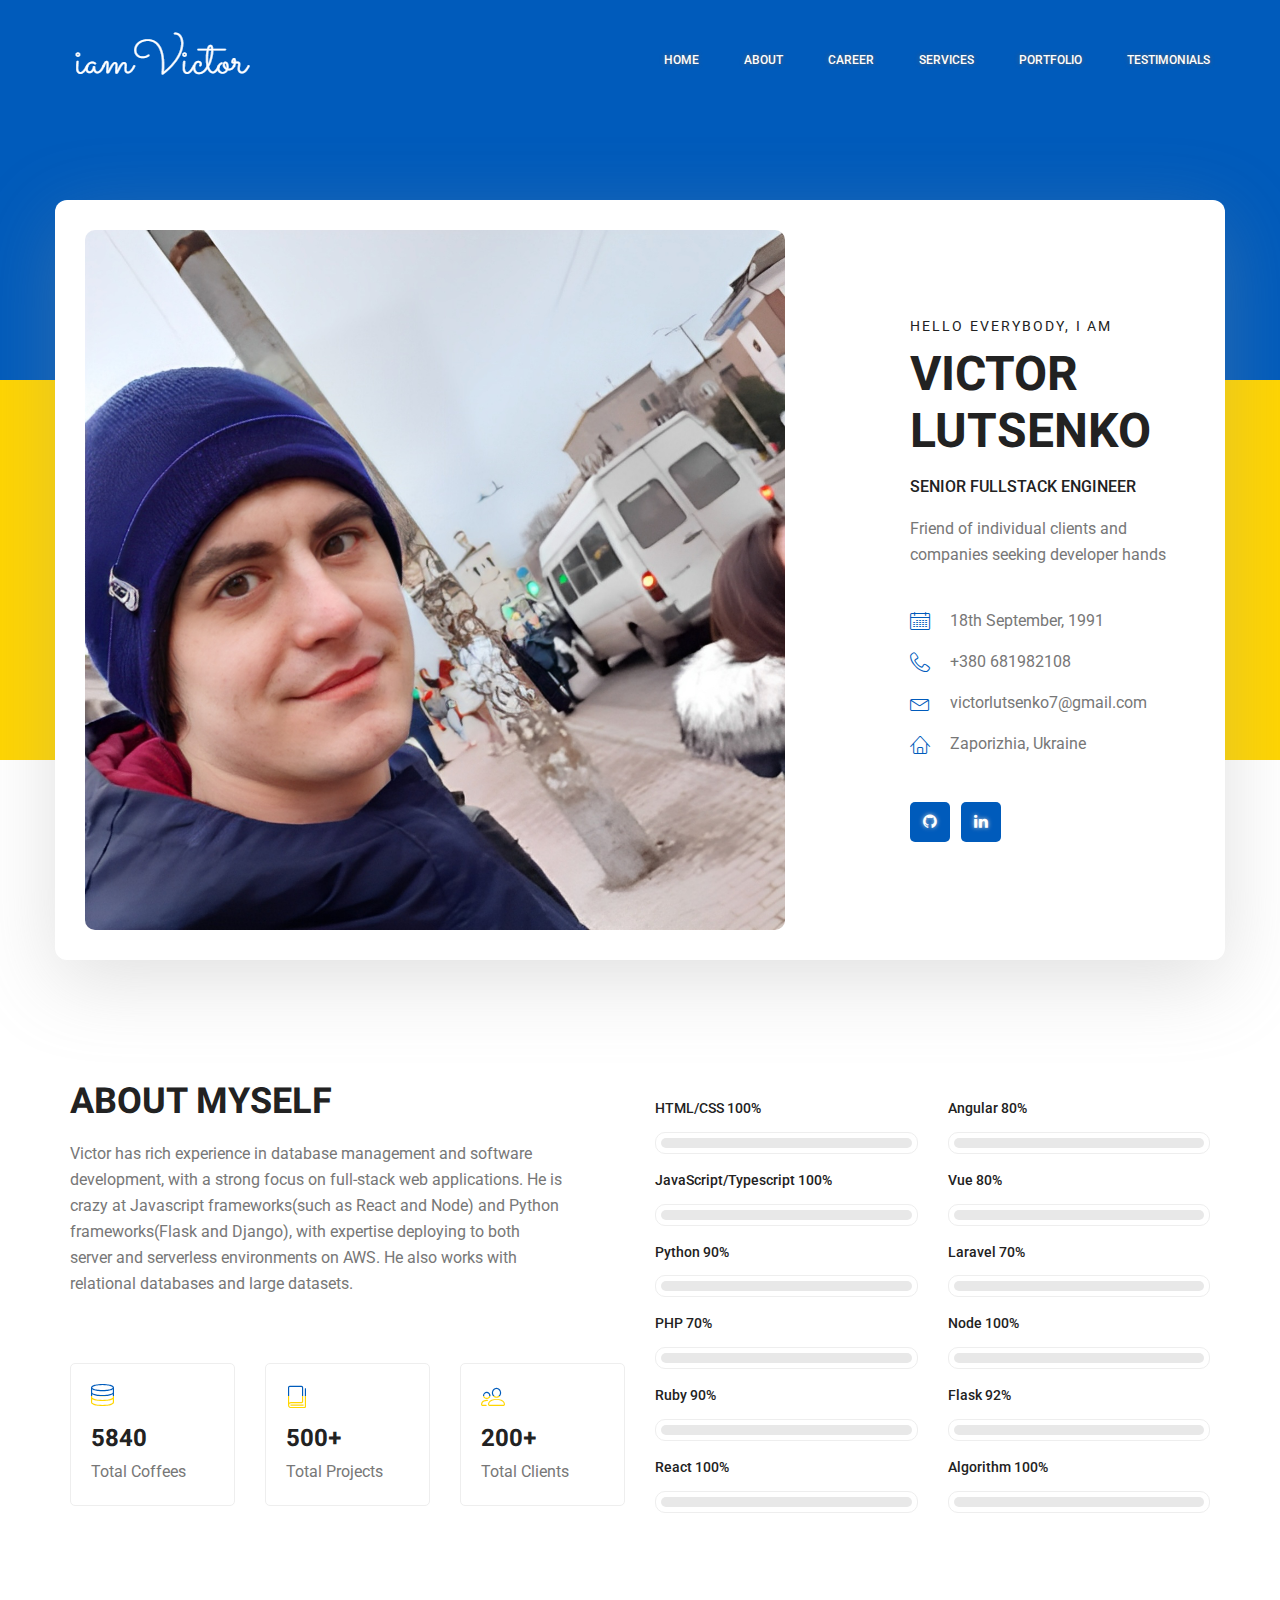
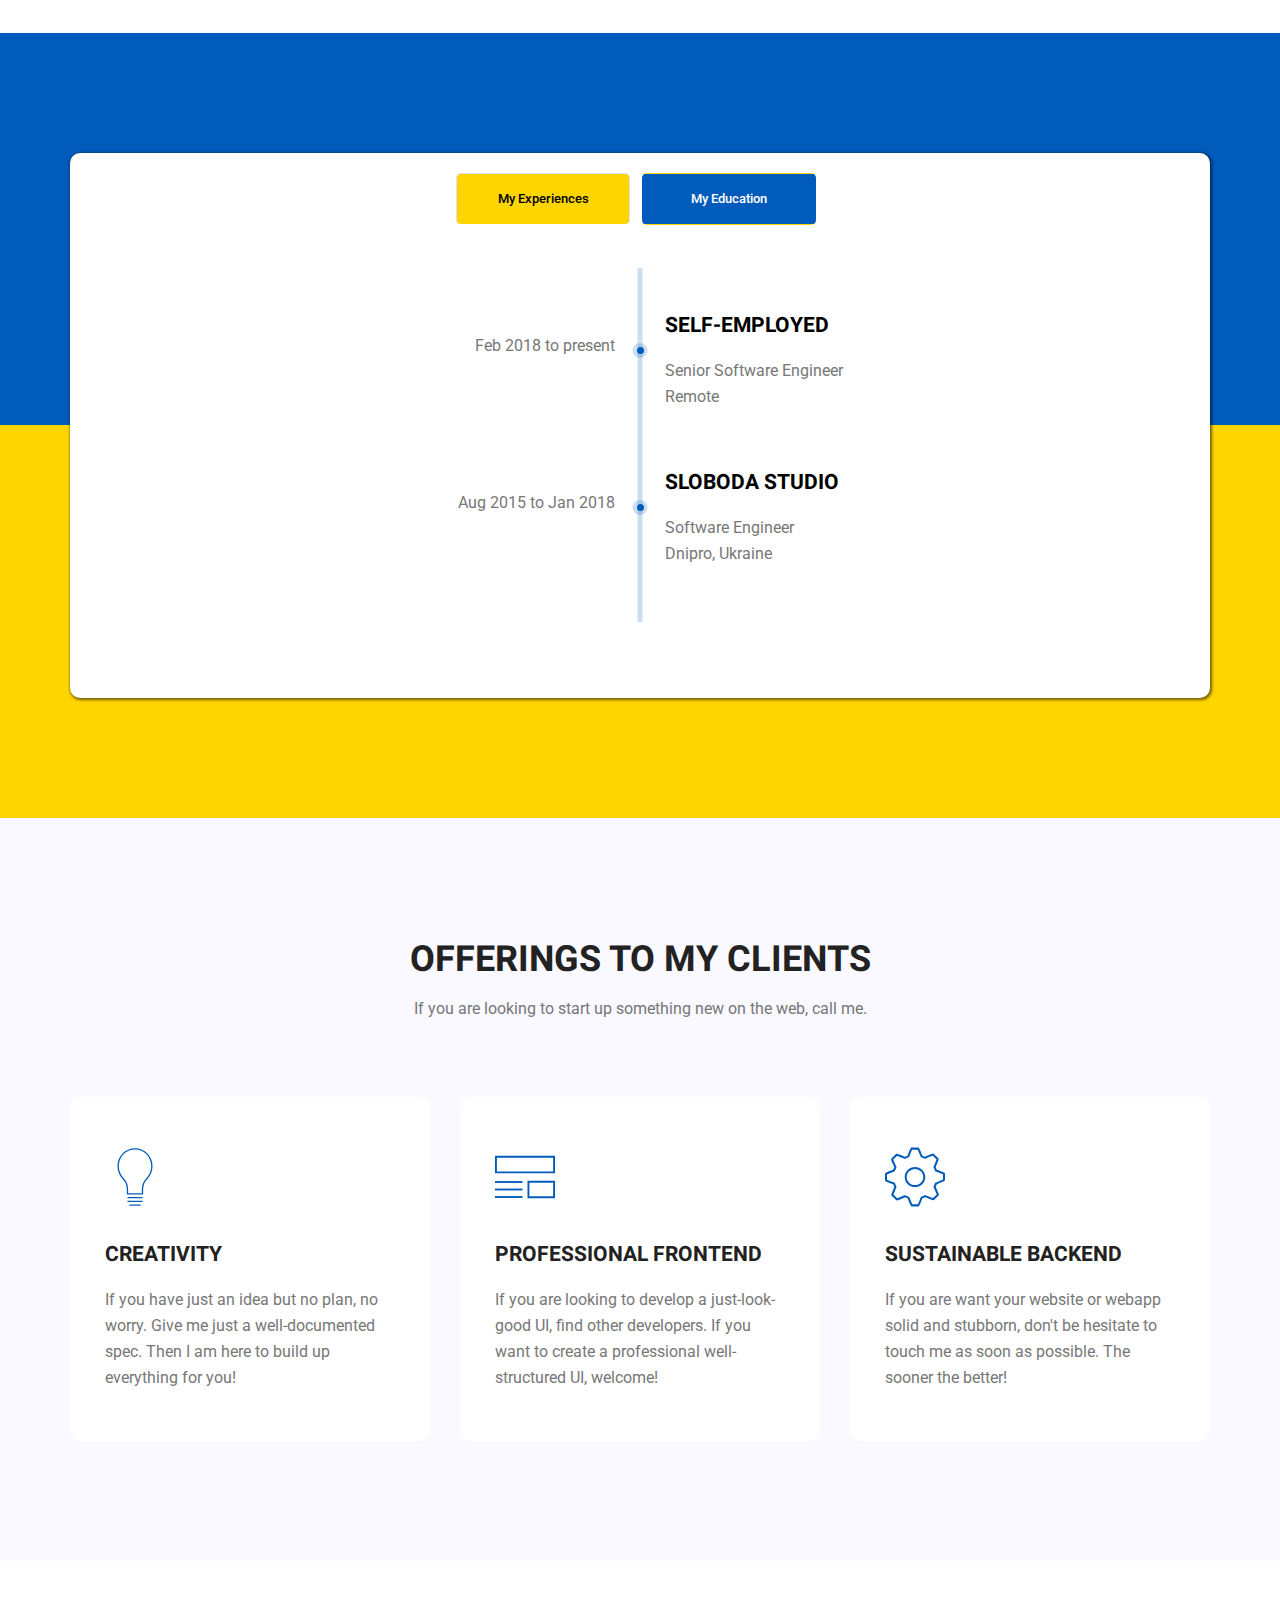
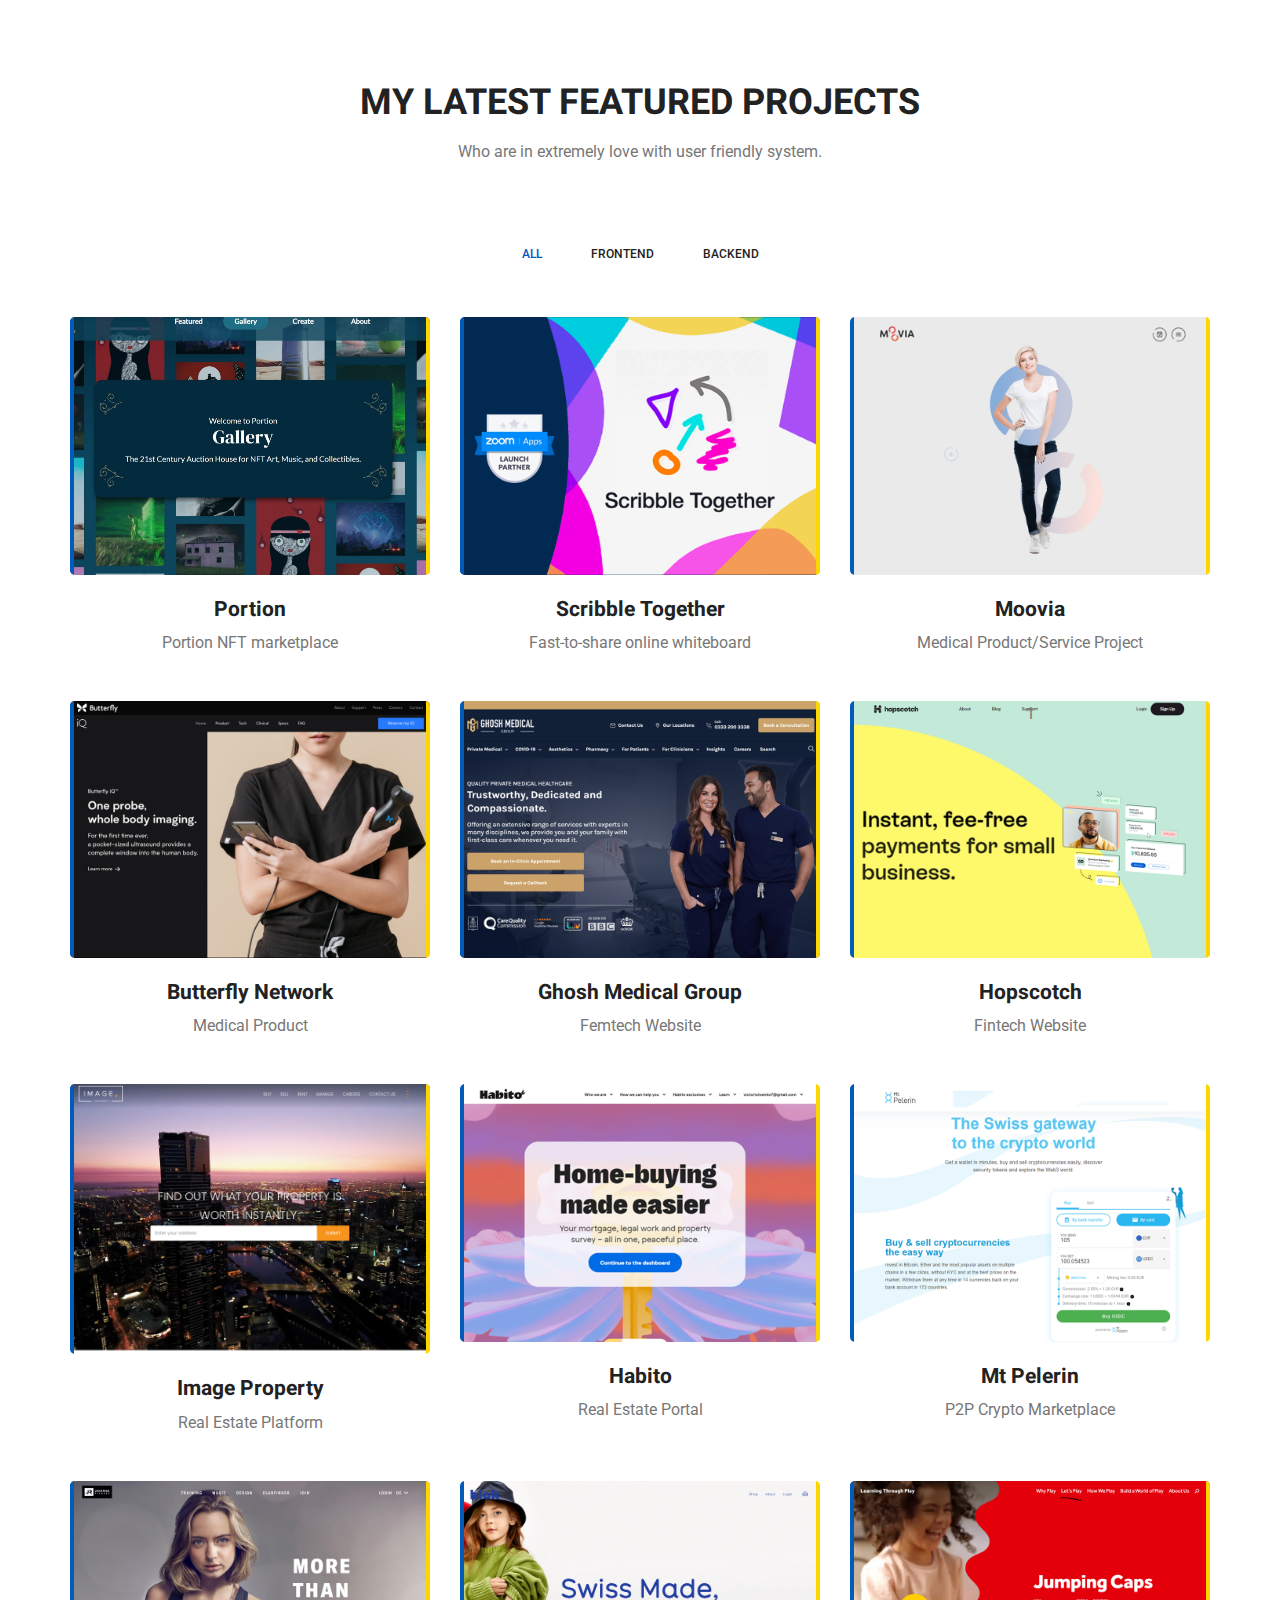
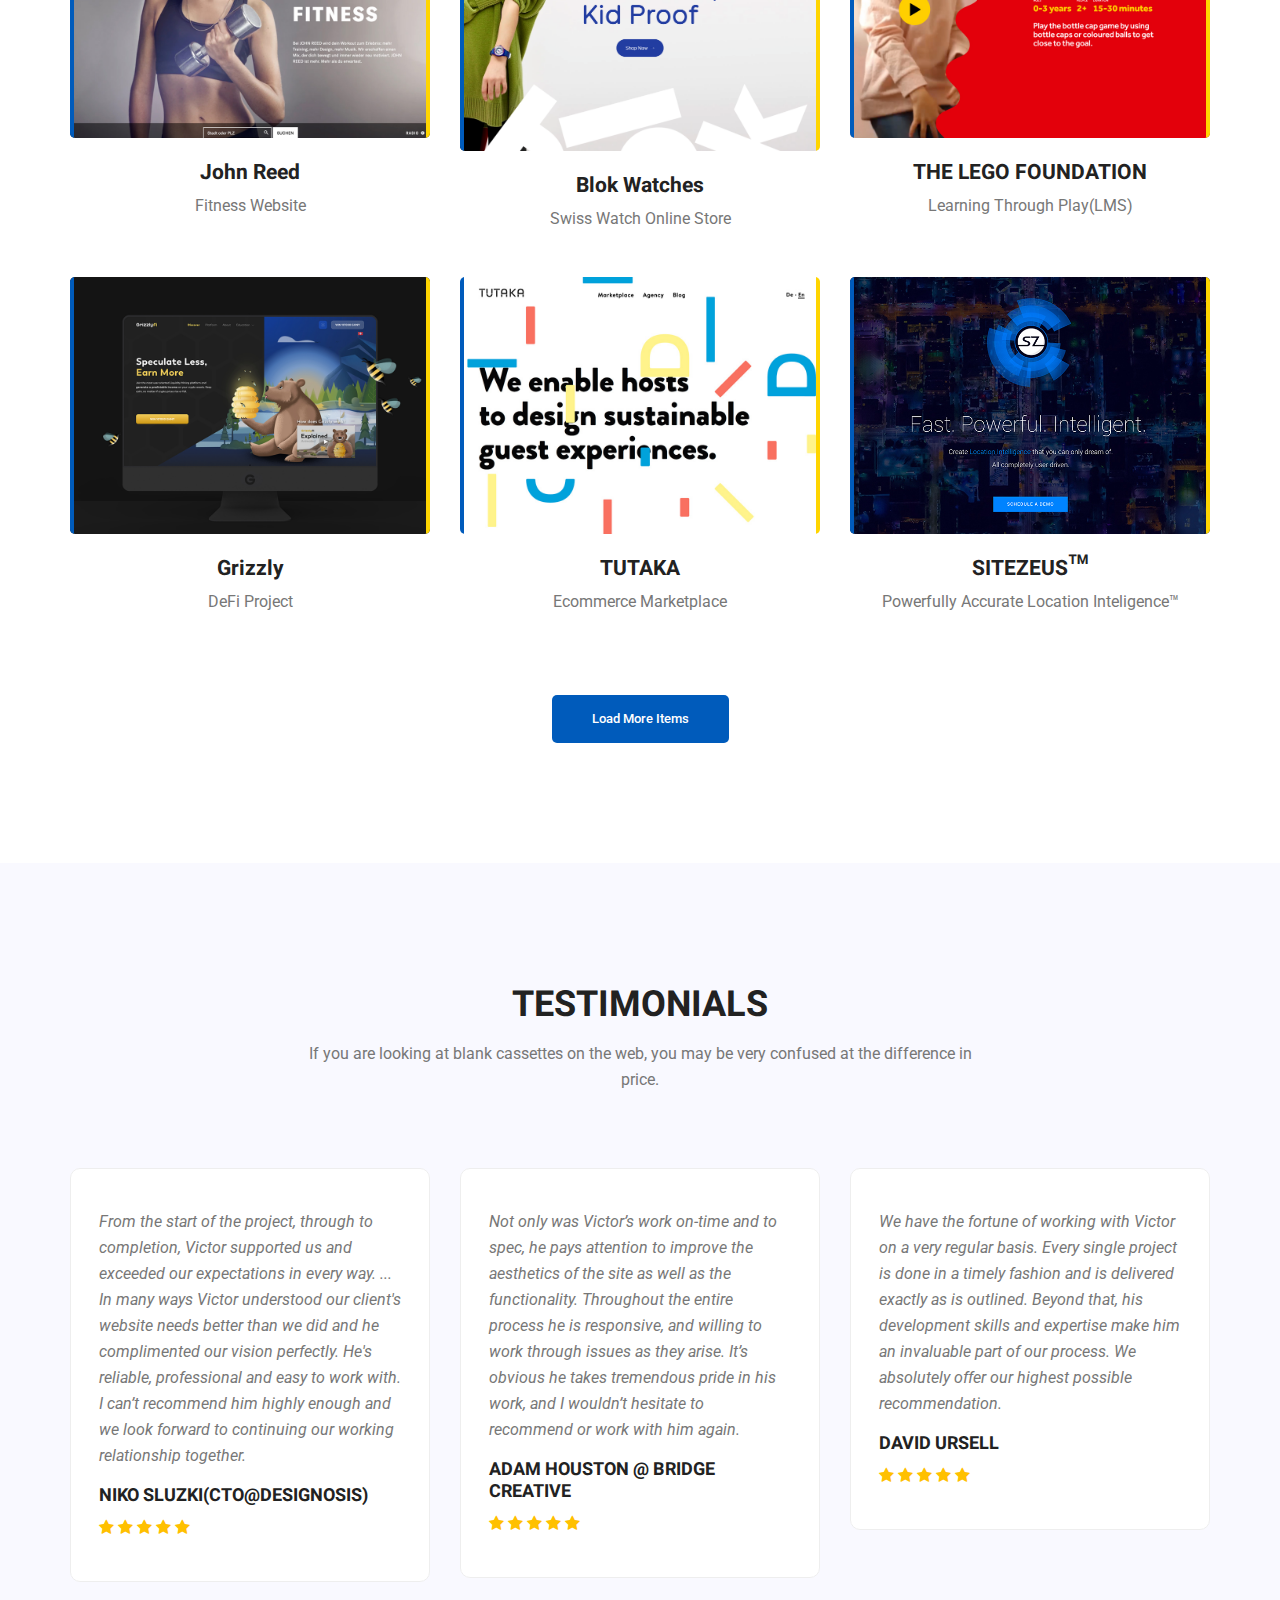
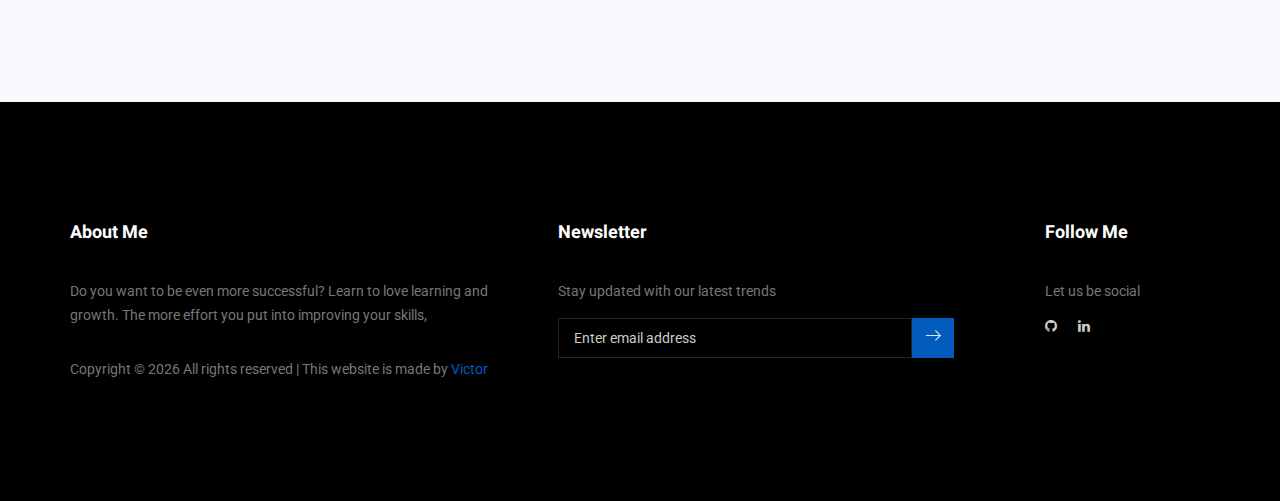
==== commit 20f4a4d6: "Update index.html" ====
--- a/index.html
+++ b/index.html
@@ -1304,59 +1304,6 @@
 							</div>
 						</div>
 					</div>
-                    <div class="col-lg-4 col-md-4 col-sm-6 frontend">
-						<div class="h_gallery_item">
-							<div class="g_img_item">
-								<img
-									class="img-fluid"
-									src="img/gallery/cover11.png"
-									alt=""
-								/>
-								<div class="gallery-item-action">
-									<a
-										class="light"
-										href="img/gallery/cover11.png"
-										><svg
-											xmlns="http://www.w3.org/2000/svg"
-											width="752px"
-											height="752pt"
-											version="1.1"
-											viewBox="0 0 752 752"
-											style="
-												width: 108px;
-												height: 99px;
-												fill: white;
-											"
-										>
-											<path
-												d="m480.54 360.06-157.02-124.23c-6.1133-4.8359-14.441-5.7578-21.457-2.3594-7.0039 3.3867-11.461 10.5-11.461 18.281v248.48c0 7.7969 4.457 14.898 11.461 18.293 2.8242 1.3516 5.8359 2.0273 8.8516 2.0273 4.4844 0 8.957-1.4883 12.617-4.3945l157.02-124.23c4.8633-3.8594 7.707-9.7383 7.707-15.938-0.003906-6.1992-2.8516-12.086-7.7188-15.938z"
-											/></svg></a>
-									<a
-										class="link"
-										target="_blank"
-										href="https://mubasic.com/"
-									>
-										<svg
-											width="14"
-											height="14"
-											viewBox="0 0 14 14"
-										>
-											<path
-												d="M10.8101 1.96222L0.726954 12.0453L1.66171 12.9801L11.7448 2.89698L11.9344 9.4447L13.208 9.07311L13.0134 2.35278C12.9877 1.46249 12.2434 0.718185 11.3531 0.692412L4.80762 0.502924L4.43487 1.77539L10.8101 1.96222Z"
-												fill="white"
-												stroke="white"
-												stroke-width="0.542084"
-											></path>
-										</svg>
-									</a>
-								</div>
-							</div>
-							<div class="g_item_text">
-								<h4>Mubasic</h4>
-								<p>Children Music</p>
-							</div>
-						</div>
-					</div>
                     <div class="col-lg-4 col-md-4 col-sm-6 frontend backend">
 						<div class="h_gallery_item">
 							<div class="g_img_item">
